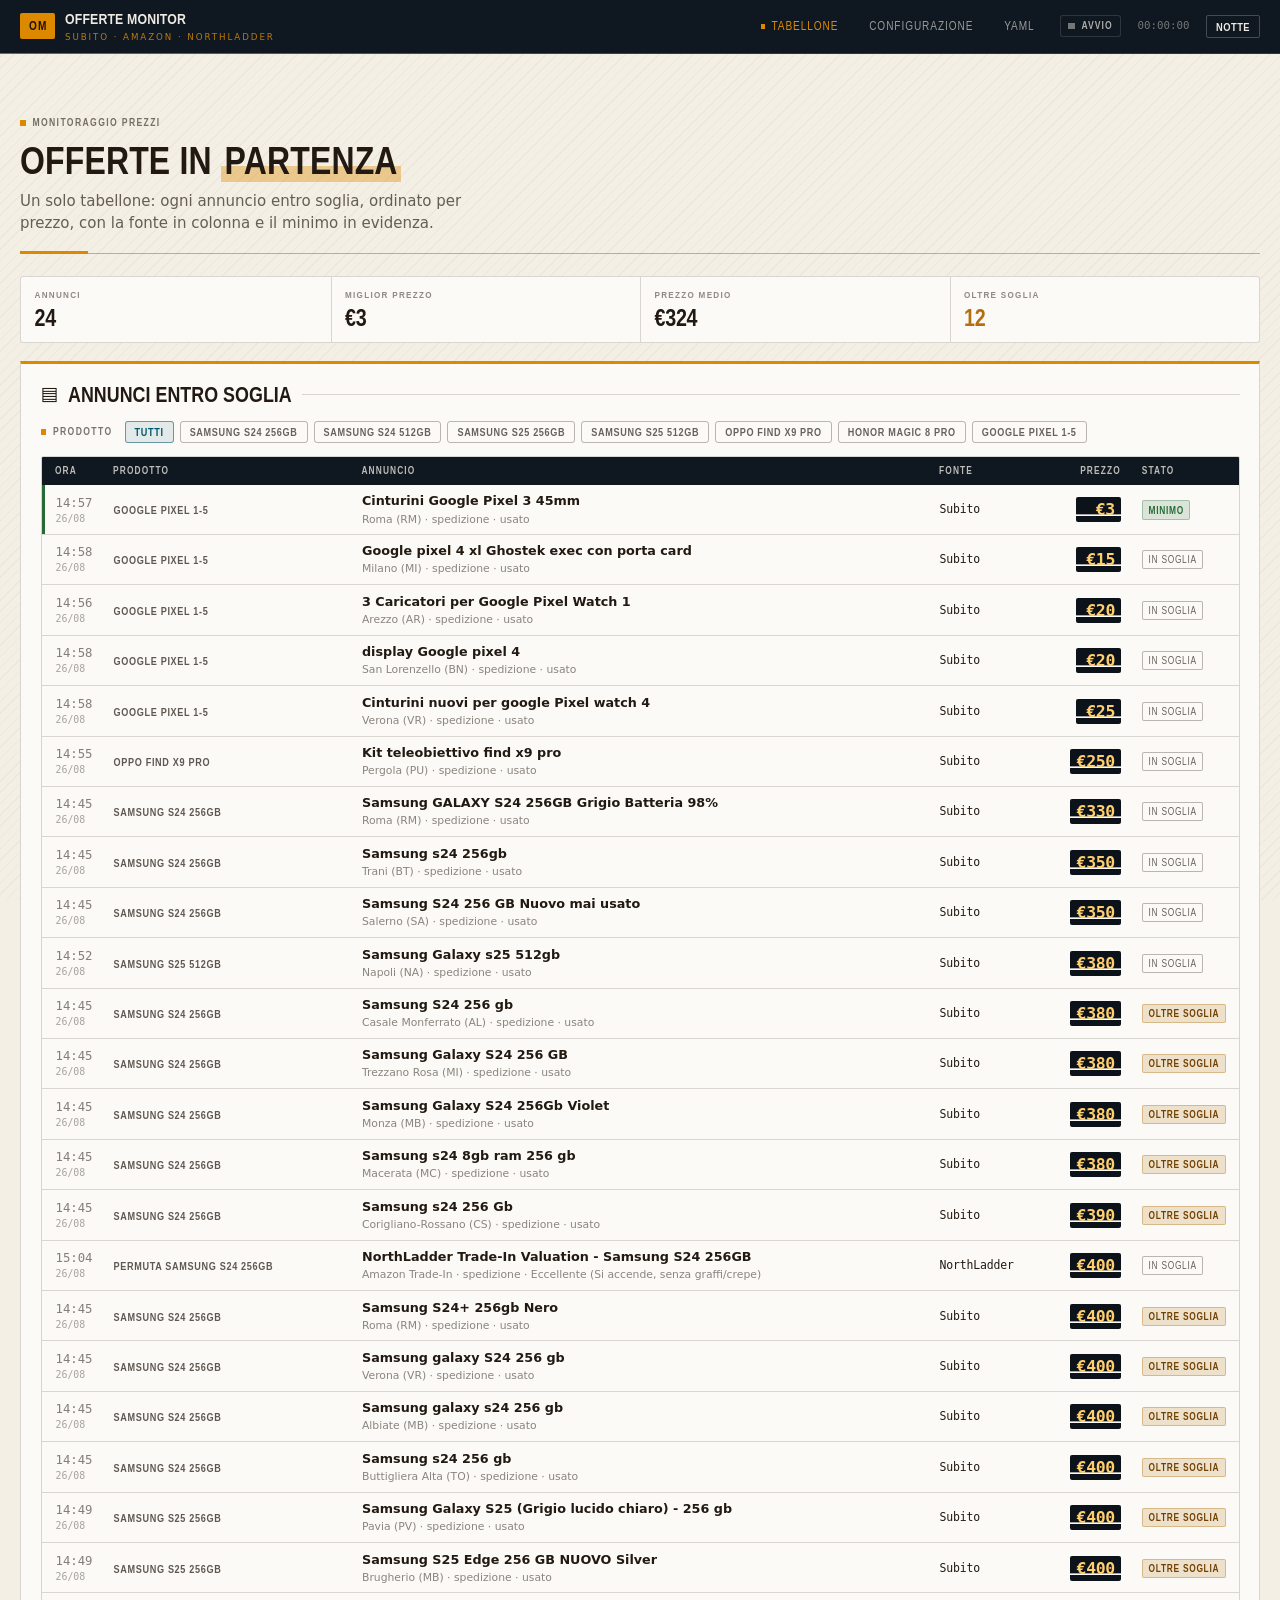
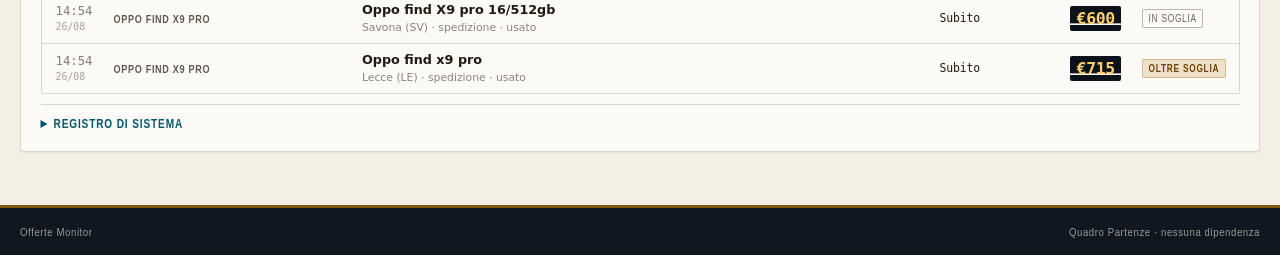
==== index.html @ 33bf4a19 "Dichiara quando la bozza locale nasconde i prodotti del repository renderProducts(draft || d.product" ====
<!DOCTYPE html>
<html lang="it" data-theme="light">
<head>
  <meta charset="UTF-8">
  <meta name="viewport" content="width=device-width, initial-scale=1.0">
  <meta name="color-scheme" content="light dark">
  <title>Offerte Monitor — tabellone prezzi Subito &amp; Amazon</title>

  <!-- Il tema si decide PRIMA che il CSS dipinga il primo pixel, altrimenti al
       ricaricamento la pagina lampeggia in chiaro. Resta inline e senza defer. -->
  <script>
    (function () {
      var saved = localStorage.getItem('theme');
      var dark = saved ? saved === 'dark'
                       : matchMedia('(prefers-color-scheme: dark)').matches;
      document.documentElement.dataset.theme = dark ? 'dark' : 'light';
    })();
  </script>

  <style>
/* ===========================================================================
   QUADRO PARTENZE — design system portatile
   ---------------------------------------------------------------------------
   Un solo file, nessuna dipendenza, nessun CDN, nessun webfont: si copia in un
   progetto e funziona anche offline. Framework-agnostico: sono classi CSS su
   HTML normale, quindi va uguale con HTML statico, Go/html/template, Jinja,
   PHP, Rails, Astro, React o qualunque altra cosa produca markup.

   DIREZIONE
   Il tabellone delle partenze. Fascia scura in testa e in coda, etichette in
   maiuscoletto spaziato, filetti sottili, cifre incolonnate su fondo nero.
   Da qui discende tutto: angoli quasi vivi da 3px invece di pastiglie, ambra
   come colore di segnale, un solo colore d'azione, e i numeri importanti
   composti come palette girate.

   LE CINQUE REGOLE (se se ne rompe una, il sistema smette di funzionare)
   1. Il colore d'azione (--s) sta SOLO dove si agisce. Se lo si usa anche per
      qualificare, smette di segnalare le azioni.
   2. L'ambra (--a) segnala e basta: non e' mai un fondo esteso, mai un testo
      lungo. E' il filo sotto la testatina, l'anello di fuoco, la piega.
   3. Niente angoli morbidi. Il riferimento e' un cartello, e i cartelli hanno
      spigoli. --radius resta a 3px.
   4. Maiuscoletto spaziato solo per etichette da tre parole. Un paragrafo in
      maiuscoletto non si legge.
   5. Il fondo non e' mai bianco puro ne' nero puro: e' avorio caldo o
      inchiostro blu-nero. Il contrasto lo fa il flap, non la pagina.

   COME SI PERSONALIZZA
   Si toccano solo i token nella sezione 1. Sono terne OKLCH (L C H) senza
   funzione attorno, apposta: cosi' si possono diluire con
   oklch(var(--a) / .12) senza dichiarare un secondo colore.
   Per cambiare marchio bastano --p (struttura) e --s (azione).
   Per cambiare densita' basta il font-size di html.
   =========================================================================== */

/* ---------------------------------------------------------------------------
   1. Token — tema diurno: avorio e inchiostro
   --------------------------------------------------------------------------- */

:root {
  --p:  42% 0.085 218;   /* struttura: collegamenti, stato attivo, testate    */
  --pc: 98% 0.008 90;    /* testo sopra --p                                   */
  --s:  51% 0.21  27;    /* AZIONE: qui si preme, e solo qui                  */
  --sc: 98% 0.008 90;
  --a:  70% 0.155 68;    /* ambra: segnala e basta                            */
  --ac: 20% 0.04  60;
  --b1: 98.6% 0.006 86;  /* schede                                            */
  --b2: 95.2% 0.015 84;  /* pagina                                            */
  --b3: 90%   0.02  82;
  --bc: 22%   0.018 62;  /* inchiostro caldo: il grigio non vira al blu       */
  --in: 48% 0.12 235;
  --su: 47% 0.11 148;
  --wa: 60% 0.13 66;
  --er: 50% 0.2  27;

  --primary: oklch(var(--p));
  --primary-content: oklch(var(--pc));
  --secondary: oklch(var(--s));
  --secondary-content: oklch(var(--sc));
  --accent: oklch(var(--a));
  --accent-content: oklch(var(--ac));
  --base-100: oklch(var(--b1));
  --base-200: oklch(var(--b2));
  --base-300: oklch(var(--b3));
  --base-content: oklch(var(--bc));
  --info: oklch(var(--in));
  --success: oklch(var(--su));
  --warning: oklch(var(--wa));
  --error: oklch(var(--er));

  /* Testata e pie' di pagina restano in inchiostro su ENTRAMBI i temi: sono
     la cornice del tabellone, e una cornice che cambia colore col tema non
     inquadra piu' niente. */
  --ink: oklch(20% 0.022 252);
  --ink-fg: 94% 0.012 86;              /* componenti, per poterlo diluire */
  --ink-line: oklch(100% 0 0 / .13);

  /* Il flap: fondo scuro e cifre ambra, come una paletta girata. Identico nei
     due temi — e' il pezzo che tiene insieme l'identita' quando si commuta. */
  --flap: oklch(18% 0.018 252);
  --flap-ink: oklch(88% 0.13 80);
  --flap-seam: oklch(0% 0 0 / .34);    /* leggera: vedi nota su .flap */
  --flap-glint: oklch(100% 0 0 / .07);

  /* Filetti derivati dal colore del testo: restano nitidi e si adattano da
     soli al tema scuro, dove un grigio fisso sparirebbe. */
  --line: oklch(var(--bc) / .16);
  --line-strong: oklch(var(--bc) / .3);

  --radius: 3px;
  --radius-lg: 4px;
  --shadow: 0 1px 0 oklch(var(--bc) / .06);
  --shadow-lg: 0 2px 4px oklch(var(--bc) / .1), 0 12px 28px oklch(var(--bc) / .12);

  /* L'anello di fuoco e' ambra: e' l'unico colore che non compete con nessuno
     stato semantico, quindi si vede sempre per quello che e'. --ring-gap va
     ridichiarato sulle fasce scure, o l'anello sparisce nel fondo. */
  --ring-gap: var(--base-100);
  --ring: 0 0 0 2px var(--ring-gap), 0 0 0 4px oklch(var(--a) / .85);

  /* TIPOGRAFIA SENZA DOWNLOAD.
     Il display e' un DIN, cioe' il carattere della segnaletica: Bahnschrift su
     Windows, DIN Alternate su macOS, poi i condensati liberi diffusi su Linux,
     infine i tagli ottici di Segoe UI Variable. Nessun salto di metrica grave.
     Se il progetto puo' scaricare un font, i sostituti giusti sono Oswald,
     Archivo Narrow, Barlow Condensed o D-DIN: si aggiungono in testa a
     --font-display e basta, il resto del foglio non cambia.
     Il corpo del testo resta un carattere da lettura: la segnaletica va bene
     per tre parole, non per un paragrafo. */
  --font: "Segoe UI Variable Text", "Segoe UI", system-ui, -apple-system, "Helvetica Neue", sans-serif;
  --font-display: "Bahnschrift SemiCondensed", "Bahnschrift", "DIN Alternate",
                  "Liberation Sans Narrow", "DejaVu Sans Condensed",
                  "Segoe UI Variable Display", "Segoe UI", system-ui, sans-serif;
  --font-mono: "Cascadia Mono", Consolas, ui-monospace, "SF Mono", "DejaVu Sans Mono", monospace;
}

/* ---------------------------------------------------------------------------
   2. Token — tema notturno: il tabellone acceso
   --------------------------------------------------------------------------- */

[data-theme="dark"] {
  --p:  70% 0.1  215;
  --pc: 16% 0.02 250;
  --s:  66% 0.19 27;
  --sc: 16% 0.02 250;
  --a:  79% 0.15 72;
  --ac: 16% 0.03 60;
  --b1: 19.5% 0.018 252;
  --b2: 14%   0.015 254;
  --b3: 27%   0.022 252;
  --bc: 92%   0.012 86;
  --in: 71% 0.11 235;
  --su: 71% 0.13 150;
  --wa: 80% 0.13 70;
  --er: 67% 0.17 27;

  --ink: oklch(10.5% 0.012 252);
  --ink-fg: 93% 0.012 86;
  --ink-line: oklch(100% 0 0 / .1);

  --flap: oklch(9% 0.01 252);
  --flap-ink: oklch(85% 0.14 80);

  --line: oklch(var(--bc) / .15);
  --line-strong: oklch(var(--bc) / .3);
  --shadow: 0 1px 0 oklch(0% 0 0 / .4);
  --shadow-lg: 0 2px 4px oklch(0% 0 0 / .5), 0 12px 28px oklch(0% 0 0 / .5);
}

/* ---------------------------------------------------------------------------
   3. Fondamenta
   --------------------------------------------------------------------------- */

*, *::before, *::after { box-sizing: border-box; }

/* La densita' si governa da qui: ogni misura del foglio e' in rem, quindi il
   corpo base scala l'intera interfaccia in un colpo solo. */
html {
  font-size: 15px;
  scroll-behavior: smooth;
  background: var(--base-200);
  scrollbar-color: var(--line-strong) transparent;
}

body {
  margin: 0;
  min-height: 100vh;
  display: flex;
  flex-direction: column;
  font-family: var(--font);
  background: transparent;
  color: var(--base-content);
  line-height: 1.5;
  -webkit-font-smoothing: antialiased;
  text-rendering: optimizeLegibility;
}

/* Trama diagonale finissima dietro tutto: e' quello che distingue un fondo da
   una superficie. Sta a z-index negativo, quindi passa sotto le schede e non
   sporca una sola riga di testo; il fondo pagina e' su <html> apposta, perche'
   uno sfondo su <body> la coprirebbe. */
body::before {
  content: "";
  position: fixed;
  inset: 0;
  z-index: -1;
  pointer-events: none;
  background-image:
    repeating-linear-gradient(135deg,
      oklch(var(--bc) / .035) 0 1px,
      transparent 1px 8px);
}

::selection { background: oklch(var(--a) / .35); }

a { color: var(--primary); text-underline-offset: .15em; }
a:hover { text-decoration-color: var(--accent); }

/* Crenatura ottica: piu' stretta sui corpi grandi, nulla sui piccoli. E' la
   regola tipografica che i fogli generici saltano, ed e' quella che distingue
   un titolo composto da un titolo scritto. */
h1, h2, h3, h4 {
  font-family: var(--font-display);
  line-height: 1.15;
  margin: 0 0 .4rem;
  font-weight: 600;
}
h1 { font-size: clamp(1.85rem, 3.4vw, 2.6rem); letter-spacing: -.005em; }
h2 { font-size: clamp(1.2rem, 1.9vw, 1.45rem); letter-spacing: .002em; }
h3 { font-size: 1.06rem; }
h4 { font-size: .95rem; }
p  { margin: 0 0 .6rem; }

.container { width: min(1240px, 100% - 2.5rem); margin-inline: auto; }
main { flex: 1; padding: 1.5rem 0 3.5rem; }
.stack > * + * { margin-top: 1.2rem; }
.muted  { color: oklch(var(--bc) / .62); }
.small  { font-size: .8rem; }
.mono   { font-family: var(--font-mono); font-size: .9em; letter-spacing: -.015em; }
.center { text-align: center; }

/* Cifre a larghezza fissa ovunque si confrontino numeri in colonna: 9,90 e
   11,00 devono allinearsi sulla virgola. Non e' una sfumatura estetica. */
.price, .kv .v, .estimate, table, .flap, .badge, .picker-meta {
  font-variant-numeric: tabular-nums;
}

/* ---------------------------------------------------------------------------
   4. Barra di avanzamento
   ---------------------------------------------------------------------------
   Gli indicatori locali stanno accanto al pulsante premuto, che dopo uno
   scroll puo' essere fuori dalla vista: questa barra dice "sta lavorando" da
   qualunque punto della pagina. Si accende aggiungendo .net-busy su <body>. */

.net-bar {
  position: fixed; top: 0; left: 0; right: 0;
  height: 2px; z-index: 100;
  opacity: 0; transition: opacity .18s;
  pointer-events: none;
  overflow: hidden;
}
.net-busy .net-bar { opacity: 1; }
.net-bar::before {
  content: ""; display: block;
  height: 100%; width: 28%;
  background: linear-gradient(90deg, transparent, var(--accent) 60%, var(--secondary));
  animation: net-slide 1.05s cubic-bezier(.4, 0, .6, 1) infinite;
}
@keyframes net-slide {
  from { transform: translateX(-100%); }
  to   { transform: translateX(460%); }
}

/* ---------------------------------------------------------------------------
   5. Testata: la fascia del tabellone
   --------------------------------------------------------------------------- */

.site-header {
  position: sticky;
  top: 0;
  z-index: 40;
  background: var(--ink);
  color: oklch(var(--ink-fg));
  border-bottom: 1px solid var(--ink-line);
  --ring-gap: var(--ink);
}
/* Filetto ambra in basso: unico segno di colore della fascia, dice dove
   finisce la cornice e comincia la pagina. */
.site-header::after {
  content: "";
  position: absolute; left: 0; right: 0; bottom: -1px;
  height: 1px;
  background: linear-gradient(90deg, var(--accent), transparent 62%);
  opacity: .55;
}
/* L'header sticky coprirebbe il titolo raggiunto via ancora. */
.card[id], [id].anchor-target { scroll-margin-top: 4.8rem; }

.site-header .container {
  display: flex;
  align-items: center;
  gap: 1.1rem;
  min-height: 3.5rem;
  flex-wrap: wrap;
}

.brand { display: flex; align-items: center; gap: .65rem; text-decoration: none; color: inherit; margin-right: auto; }
/* Il marchio e' una targa, non un bottone: rettangolo pieno e lettere
   condensate e spaziate, come su un cartello di scalo. */
.brand-mark {
  width: 2.35rem; height: 1.75rem;
  display: grid; place-items: center;
  border-radius: 2px;
  background: var(--accent);
  color: var(--accent-content);
  font-family: var(--font-display);
  font-weight: 700; font-size: .82rem; letter-spacing: .1em;
  text-indent: .1em;  /* compensa la spaziatura sull'ultima lettera */
}
.brand-text strong {
  display: block;
  font-family: var(--font-display);
  font-size: 1rem; font-weight: 600; letter-spacing: .01em;
  text-transform: uppercase;
}
.brand-text span {
  display: block;
  font-size: .58rem; text-transform: uppercase; letter-spacing: .22em;
  color: oklch(var(--a) / .85);
}

/* Le voci sono righe di tabellone: maiuscoletto spaziato, nessuna pastiglia.
   L'attiva si accende in ambra col quadratino, come la riga in partenza. */
.nav { display: flex; gap: .15rem; flex-wrap: wrap; }
.nav a {
  display: flex; align-items: center; gap: .4rem;
  padding: .4rem .6rem;
  border-radius: 2px;
  text-decoration: none;
  color: oklch(var(--ink-fg) / .62);
  font-family: var(--font-display);
  font-weight: 500;
  font-size: .82rem;
  text-transform: uppercase;
  letter-spacing: .075em;
  white-space: nowrap;
  transition: color .16s, background .16s;
}
.nav a::before {
  content: "";
  width: .3rem; height: .3rem;
  background: currentColor;
  opacity: 0;
  transition: opacity .16s;
}
.nav a:hover { color: oklch(var(--ink-fg)); background: oklch(100% 0 0 / .05); }
.nav a[aria-current="page"] { color: oklch(var(--a)); }
.nav a[aria-current="page"]::before { opacity: 1; }

.site-header .btn-ghost {
  border-color: oklch(100% 0 0 / .22);
  color: oklch(var(--ink-fg));
}
.site-header .btn-ghost:hover { background: oklch(100% 0 0 / .08); }

/* ---------------------------------------------------------------------------
   6. Testatina di pagina
   ---------------------------------------------------------------------------
   Occhiello, titolo grande in condensato, filetto a tutta larghezza: dice dove
   si e' prima di dire cosa si fa. */

.hero {
  padding: 1.4rem 0 1.2rem;
  border-bottom: 1px solid var(--line-strong);
  margin-bottom: 1.5rem;
  position: relative;
}
/* Il tratto ambra torna identico su ogni pagina: e' quello che le fa
   riconoscere come parti dello stesso strumento. */
.hero::after {
  content: "";
  position: absolute; left: 0; bottom: -1px;
  width: 4.5rem; height: 3px;
  background: var(--accent);
}
.hero h1 {
  margin-bottom: .45rem;
  max-width: 22ch;
  text-transform: uppercase;
  letter-spacing: .004em;
}
/* La parola che l'autore vuole far risaltare: evidenziata in ambra bassa, non
   colorata. Un titolo con dentro una parola di un altro colore si legge come
   un collegamento. */
.hero h1 em {
  font-style: normal;
  background: linear-gradient(oklch(var(--a) / .38), oklch(var(--a) / .38)) bottom / 100% .42em no-repeat;
  padding: 0 .1em;
}
.hero p { font-size: 1rem; color: oklch(var(--bc) / .68); margin: 0; max-width: 52ch; }
.hero .eyebrow { margin-bottom: .5rem; }

/* Entrata di pagina: occhiello, titolo e sommario arrivano sfalsati di pochi
   centesimi. Un solo movimento all'apertura vale piu' di dieci micro-effetti
   sparsi, e questo e' il momento in cui la pagina si presenta. */
.hero .eyebrow, .hero h1, .hero p { animation: board-in .42s cubic-bezier(.2, .7, .3, 1) both; }
.hero h1 { animation-delay: .05s; }
.hero p  { animation-delay: .1s; }
@keyframes board-in {
  from { opacity: 0; transform: translateY(.5rem); }
  to   { opacity: 1; transform: none; }
}

/* ---------------------------------------------------------------------------
   7. Superfici
   --------------------------------------------------------------------------- */

.card {
  background: var(--base-100);
  border: 1px solid var(--line);
  border-radius: var(--radius-lg);
  box-shadow: var(--shadow);
  padding: 1.2rem 1.3rem;
}
.card.flush { padding: 0; overflow: hidden; }
/* La scheda dove si lavora porta la barra ambra in testa: si deve vedere da
   lontano qual e'. Una sola per schermata, o non significa piu' niente. */
.card-accent {
  border-top: 3px solid var(--accent);
  border-radius: 0 0 var(--radius-lg) var(--radius-lg);
}
.panel {
  background: var(--base-200);
  border: 1px solid var(--line);
  border-radius: var(--radius);
  padding: .95rem 1.05rem;
}

/* La carta d'imbarco: per il pezzo che esce dallo strumento e finisce in mano
   a qualcuno (riepilogo, ricevuta, biglietto). Gli intagli sono disegnati nel
   fondo, quindi i bordi verticali vanno tolti — un filetto che attraversa
   l'intaglio fa sembrare la scheda semplicemente rotta. */
.ticket {
  border-left: 0; border-right: 0;
  border-top: 3px solid var(--accent);
  border-bottom: 1px solid var(--line);
  border-radius: 0;
  background:
    radial-gradient(circle at left center,
      transparent 0 .5rem, var(--base-100) .5rem) left  / 50.5% 100% no-repeat,
    radial-gradient(circle at right center,
      transparent 0 .5rem, var(--base-100) .5rem) right / 50.5% 100% no-repeat;
}

.grid { display: grid; gap: .85rem; }
.grid.cols-2 { grid-template-columns: repeat(auto-fit, minmax(300px, 1fr)); }
.grid.cols-3 { grid-template-columns: repeat(auto-fit, minmax(225px, 1fr)); }
.split { display: grid; gap: 1.4rem; grid-template-columns: minmax(0, 1fr); }
/* 7/5 invece di 1/1: la colonna dove si lavora comanda, l'altra fa da spalla.
   Due colonne uguali non dicono quale si compila per prima. */
@media (min-width: 900px) { .split { grid-template-columns: minmax(0, 7fr) minmax(0, 5fr); } }

/* Titolo di sezione come riga di tabellone: dopo il titolo e i suoi badge un
   filetto tira fino al bordo destro. E' quello che trasforma un'intestazione
   in una riga d'orario. */
.section-title {
  display: flex; align-items: center; gap: .65rem;
  margin-bottom: .95rem;
  flex-wrap: wrap;
}
.section-title h2 { margin: 0; text-transform: uppercase; }
/* Il simbolo che apre la sezione sta per conto suo, alla dimensione a cui si
   legge: un glifo dentro un badge e' solo un rettangolo colorato. */
.section-icon { font-size: 1.25rem; line-height: 1; }
.section-title::after {
  content: "";
  flex: 1 1 2rem;
  height: 1px;
  background: var(--line);
  min-width: 1.5rem;
}

hr.divider {
  border: 0;
  border-top: 1px dashed var(--line-strong);
  margin: 1.3rem 0;
}

/* ---------------------------------------------------------------------------
   8. Controlli
   --------------------------------------------------------------------------- */

.btn {
  display: inline-flex; align-items: center; justify-content: center; gap: .45rem;
  padding: .46rem .95rem;
  border-radius: 2px;
  border: 1px solid transparent;
  background: oklch(var(--bc) / .08);
  color: var(--base-content);
  font-family: var(--font-display);
  font-weight: 600; font-size: .84rem;
  letter-spacing: .045em;
  text-transform: uppercase;
  cursor: pointer;
  text-decoration: none;
  transition: filter .16s, box-shadow .16s, background .16s, transform .1s;
}
.btn:hover { filter: brightness(1.06); }
/* Un affondamento di un pixel alla pressione: e' la sola conferma tattile che
   un'interfaccia server-rendered puo' dare prima che risponda la rete. */
.btn:active { transform: translateY(1px); }
.btn:focus-visible { outline: none; box-shadow: var(--ring); }
.btn[disabled] { opacity: .45; cursor: not-allowed; }
.btn-primary   { background: var(--primary); color: var(--primary-content); }
.btn-secondary { background: var(--secondary); color: var(--secondary-content); }
.btn-ghost     { background: transparent; border-color: var(--line-strong); }
.btn-ghost:hover { background: oklch(var(--bc) / .06); filter: none; }
.btn-sm    { padding: .26rem .6rem; font-size: .76rem; letter-spacing: .04em; }
.btn-lg    { padding: .68rem 1.5rem; font-size: .95rem; }
.btn-block { width: 100%; }
.btn-icon  { padding: 0; width: 2rem; height: 2rem; letter-spacing: 0; }

label.field { display: block; margin-bottom: .7rem; }
/* Etichetta in maiuscoletto, condivisa fra campi del form e intestazioni di
   pannello. L'involucro del campo di ricerca e' escluso: e' un contenitore,
   non un'etichetta, e il maiuscoletto si eredita fin dentro l'input. */
label.field > span:not(.picker-search), .eyebrow {
  display: block;
  font-family: var(--font-display);
  font-size: .7rem; font-weight: 600;
  text-transform: uppercase; letter-spacing: .13em;
  color: oklch(var(--bc) / .55);
  margin-bottom: .3rem;
}
/* Solo l'occhiello porta il quadratino: sui campi sarebbe un segno ripetuto
   dieci volte in una schermata, e un segno ripetuto non segnala piu' nulla. */
.eyebrow {
  display: flex; align-items: center; gap: .45rem;
  color: oklch(var(--bc) / .6);
}
.eyebrow::before {
  content: "";
  width: .38rem; height: .38rem;
  background: var(--accent);
  flex-shrink: 0;
}
.eyebrow-primary { color: var(--primary); }
.eyebrow-primary::before { background: var(--primary); }

input[type="text"], input[type="search"], input[type="password"], input[type="email"],
input[type="tel"], input[type="url"], input[type="date"], input[type="number"],
select, textarea {
  width: 100%;
  padding: .46rem .65rem;
  border-radius: 2px;
  border: 1px solid var(--line-strong);
  background: var(--base-100);
  color: var(--base-content);
  font: inherit; font-size: .9rem;
  transition: border-color .16s, box-shadow .16s;
}
input:focus, select:focus, textarea:focus {
  outline: none;
  border-color: oklch(var(--a) / .8);
  box-shadow: var(--ring);
}
textarea { resize: vertical; min-height: 4.4rem; }
select { cursor: pointer; }
input[type="number"] { font-variant-numeric: tabular-nums; }
::placeholder { color: oklch(var(--bc) / .42); }

.inline-form { display: flex; gap: .55rem; flex-wrap: wrap; align-items: flex-end; }
.inline-form > * { flex: 1 1 12rem; }
.inline-form > .btn { flex: 0 0 auto; }

.checkline { display: flex; align-items: flex-start; gap: .55rem; padding: .3rem 0; cursor: pointer; }
.checkline input { margin-top: .2rem; width: .95rem; height: .95rem; accent-color: var(--accent); cursor: pointer; }

/* ---------------------------------------------------------------------------
   9. Selettore ricercabile
   ---------------------------------------------------------------------------
   Sostituisce una <select> lunga. Una tendina da sessanta voci si naviga solo
   a memoria: non si cerca, e non c'e' spazio per un secondo dato accanto al
   nome. Qui il campo filtra, l'elenco resta aperto e il dato sta in colonna a
   destra. Le righe sono <button>: navigabili da tastiera, e se sono
   type="submit" dentro un form funzionano anche senza JavaScript. */

.picker { display: grid; gap: .45rem; }
.picker-search { position: relative; display: block; }
.picker-icon {
  position: absolute; left: .6rem; top: 50%; transform: translateY(-50%);
  font-size: 1rem; line-height: 1;
  color: oklch(var(--bc) / .45);
  pointer-events: none;
}
.picker-search input { padding-left: 1.9rem; }
/* La crocetta nativa di WebKit non e' stilizzabile e si appoggia sul bordo. */
.picker-search input::-webkit-search-cancel-button { -webkit-appearance: none; appearance: none; }

.picker-list {
  display: grid; gap: 1px;
  max-height: 15.5rem; overflow-y: auto;
  border: 1px solid var(--line-strong); border-radius: 2px;
  background: var(--line);
  overscroll-behavior: contain;  /* arrivati in fondo non trascina la pagina */
}
.picker-list::-webkit-scrollbar { width: 9px; }
.picker-list::-webkit-scrollbar-thumb { background: var(--line-strong); }

.picker-row {
  display: flex; align-items: center; justify-content: space-between; gap: .6rem;
  width: 100%; text-align: left;
  padding: .4rem .6rem .4rem .55rem;
  border: 0; border-left: 3px solid transparent;
  background: var(--base-100);
  color: inherit; font: inherit; font-size: .86rem;
  cursor: pointer;
  transition: background .12s, border-color .12s;
}
.picker-row:hover:not([disabled]) { background: oklch(var(--a) / .09); border-left-color: oklch(var(--a) / .45); }
/* z-index perche' l'anello di fuoco, altrimenti, lo copre la riga seguente. */
.picker-row:focus-visible { outline: none; box-shadow: var(--ring); position: relative; z-index: 1; }
.picker-row[disabled] { cursor: default; opacity: .5; }
.picker-row.current {
  border-left-color: var(--accent);
  background: oklch(var(--a) / .12);
  font-weight: 600;
}
.picker-main {
  display: flex; align-items: center; gap: .4rem;
  min-width: 0;
  overflow: hidden; text-overflow: ellipsis; white-space: nowrap;
}
.picker-meta {
  display: flex; align-items: center; gap: .45rem;
  flex-shrink: 0;
  font-size: .78rem; color: oklch(var(--bc) / .6);
}
.picker-note {
  margin: 0;
  font-family: var(--font-display);
  font-size: .74rem; letter-spacing: .04em;
  color: oklch(var(--bc) / .55);
}
.picker-empty { font-weight: 600; color: oklch(var(--bc) / .78); }

/* ---------------------------------------------------------------------------
   10. Badge e chip
   ---------------------------------------------------------------------------
   Etichette da cartello: rettangolari, in maiuscoletto spaziato. Il badge
   qualifica; il chip e' una cosa che sta in un elenco e si puo' togliere. */

.badge {
  display: inline-flex; align-items: center; gap: .3rem;
  padding: .14rem .42rem;
  border-radius: 2px;
  font-family: var(--font-display);
  font-size: .68rem; font-weight: 600;
  text-transform: uppercase; letter-spacing: .07em;
  background: oklch(var(--bc) / .08);
  color: oklch(var(--bc) / .78);
  white-space: nowrap;
}
.badge-primary { background: var(--primary); color: var(--primary-content); }
/* Pieno nel colore d'azione: si usa per «da fare», non per qualificare. */
.badge-secondary { background: var(--secondary); color: var(--secondary-content); }
.badge-success { background: oklch(var(--su) / .15); color: var(--success); box-shadow: inset 0 0 0 1px oklch(var(--su) / .3); }
.badge-warning { background: oklch(var(--wa) / .18); color: oklch(var(--wa)); box-shadow: inset 0 0 0 1px oklch(var(--wa) / .35); }
.badge-error   { background: oklch(var(--er) / .14); color: var(--error); box-shadow: inset 0 0 0 1px oklch(var(--er) / .3); }
.badge-info    { background: oklch(var(--in) / .13); color: var(--info); box-shadow: inset 0 0 0 1px oklch(var(--in) / .28); }
.badge-ghost   { background: transparent; color: oklch(var(--bc) / .68); box-shadow: inset 0 0 0 1px var(--line-strong); font-weight: 500; }
/* Il tema chiaro ha bisogno di un giallo piu' scuro del riempimento, o il
   testo ambra su fondo ambra scende sotto la soglia di contrasto. */
:root .badge-warning { color: oklch(42% .1 66); }
[data-theme="dark"] .badge-warning { color: oklch(var(--wa)); }

.chips { display: flex; flex-wrap: wrap; gap: .35rem; align-items: center; }
.chip {
  display: inline-flex; align-items: center; gap: .4rem;
  padding: .22rem .3rem .22rem .5rem;
  border-radius: 2px;
  background: var(--base-100);
  border: 1px solid var(--line-strong);
  font-weight: 500; font-size: .82rem;
}
.chip button {
  border: 0; background: transparent; color: oklch(var(--bc) / .45);
  width: 1.2rem; height: 1.2rem; border-radius: 2px;
  cursor: pointer; font-size: .85rem; line-height: 1;
  display: grid; place-items: center;
  transition: background .16s, color .16s;
}
.chip button:hover { background: oklch(var(--er) / .14); color: var(--error); }
.chip button:focus-visible { outline: none; box-shadow: var(--ring); }

/* ---------------------------------------------------------------------------
   11. Avvisi
   ---------------------------------------------------------------------------
   Barra piena a sinistra invece di un filetto: sono i messaggi che cambiano
   quello che si sta per fare, e devono trovarsi con la coda dell'occhio.

   Due forme convivono: «icona + testo», due <span> affiancati, e «titolo +
   spiegazione», uno <strong> seguito da testo sciolto e da <code> o <p>. La
   seconda non puo' stare in un contenitore flex — i frammenti di testo nudo
   diventano elementi flex anonimi e la frase si spezza in colonne — quindi il
   default e' block e il flex si accende solo quando c'e' un'icona da
   allineare. Non riportare .alert a display:flex fisso. */

.alert {
  display: block;
  padding: .7rem .9rem;
  border-radius: 2px;
  border-left: 4px solid var(--info);
  background: oklch(var(--in) / .08);
  font-size: .9rem;
}
.alert:has(> span:first-child) {
  display: flex; gap: .65rem; align-items: flex-start;
}
.alert-info    { border-color: var(--info);    background: oklch(var(--in) / .08); }
.alert-success { border-color: var(--success); background: oklch(var(--su) / .09); }
.alert-warning { border-color: var(--warning); background: oklch(var(--wa) / .12); }
.alert-error   { border-color: var(--error);   background: oklch(var(--er) / .09); }
.alert strong { display: block; font-family: var(--font-display); letter-spacing: .01em; }

/* ---------------------------------------------------------------------------
   12. Tessera: la scheda di contenuto
   ---------------------------------------------------------------------------
   E' l'unita' che si ripete in griglia: prodotto, piano, risultato, record. */

.tile {
  position: relative;
  background: var(--base-100);
  border: 1px solid var(--line);
  border-radius: var(--radius-lg);
  padding: 1rem 1.1rem;
  transition: box-shadow .18s, border-color .18s;
}
.tile:hover { border-color: var(--line-strong); box-shadow: var(--shadow); }
/* Il rilievo passa da una barra laterale interna, non da un bordo piu' spesso:
   il bordo doppio sposta di un pixel tutto il contenuto. */
.tile.highlight {
  border-color: oklch(var(--a) / .5);
  box-shadow: inset 4px 0 0 var(--accent);
}
.tile.highlight:hover { box-shadow: inset 4px 0 0 var(--accent), var(--shadow); }
.tile.active {
  border-color: oklch(var(--su) / .45);
  background: oklch(var(--su) / .04);
}

.tile-head { display: flex; justify-content: space-between; gap: .9rem; align-items: flex-start; flex-wrap: wrap; }
.tile-title {
  font-family: var(--font-display);
  font-size: 1.12rem; font-weight: 600;
  letter-spacing: .01em;
  text-transform: uppercase;
  margin: 0;
}
.tile-desc { color: oklch(var(--bc) / .72); font-size: .88rem; margin: .55rem 0 .75rem; }
.price { text-align: right; white-space: nowrap; }

/* IL FLAP — l'elemento firma del sistema.
   Il dato che si sta cercando (prezzo, punteggio, orario, stato) composto come
   una paletta girata di tabellone: fondo scuro, cifre ambra in monospaziato,
   la piega orizzontale. E' l'unica cosa nera in una pagina chiara, quindi e'
   anche la lettura piu' rapida possibile. Usarlo per UN dato per scheda: due
   flap accanto competono e non si legge piu' nessuno dei due.

   La cucitura sta appena sotto la linea di base, non a meta' altezza: sul
   tabellone vero la piega taglia le cifre, ma li' le palette sono alte dieci
   centimetri. A 1.1rem una riga in mezzo alla parola si legge come testo
   sbarrato — e sbarrare «Incluso» dice il contrario di quello che c'e'
   scritto. L'offset e' in em, cosi' segue il corpo del carattere. Sotto la
   cucitura il filo di luce: e' il bordo della paletta inferiore che prende
   luce, ed e' quello che la fa leggere come una piega e non come un errore. */
.flap {
  display: inline-block;
  font-family: var(--font-mono);
  font-size: 1.1rem; font-weight: 600;
  letter-spacing: -.02em;
  line-height: 1.28;
  padding: .12rem .42rem;
  border-radius: 2px;
  color: var(--flap-ink);
  background:
    linear-gradient(to bottom,
      var(--flap)       0                        calc(50% + .36em - 1px),
      var(--flap-seam)  calc(50% + .36em - 1px)  calc(50% + .36em),
      var(--flap-glint) calc(50% + .36em)        calc(50% + .36em + 1px),
      var(--flap)       calc(50% + .36em + 1px)  100%);
}
.flap-lg { font-size: 1.6rem; padding: .18rem .55rem; }
/* L'unita' di misura accanto al flap: piccola, in maiuscoletto, mai in ambra.
   Il colore del flap deve restare uno solo. */
.unit {
  display: inline-block;
  margin-left: .25rem;
  font-family: var(--font-display);
  font-size: .68rem; text-transform: uppercase; letter-spacing: .1em;
  color: oklch(var(--bc) / .55);
}
/* Il dato derivato sta sotto il dato di listino: e' spesso quello che decide,
   ma non deve rubare la scena al numero ufficiale. */
.estimate { display: block; margin-top: .4rem; font-size: .86rem; color: oklch(var(--bc) / .8); }
.estimate strong { color: var(--base-content); font-weight: 700; }
.estimate-detail { display: block; font-size: .7rem; color: oklch(var(--bc) / .55); }

/* Elenco chiave/valore: righe unite da filetti invece di riquadri staccati.
   E' una tabella di quantita', e come tale si legge in colonna. */
.kv {
  display: grid; gap: 1px; margin: 0; padding: 0; list-style: none;
  border: 1px solid var(--line); border-radius: 2px; overflow: hidden;
  background: var(--line);
}
.kv li {
  display: flex; justify-content: space-between; gap: 1rem;
  padding: .32rem .6rem;
  background: var(--base-100);
  font-size: .84rem;
}
.kv .k {
  font-family: var(--font-display);
  font-weight: 500;
  font-size: .8rem;
  text-transform: uppercase; letter-spacing: .06em;
  color: oklch(var(--bc) / .58);
}
.kv .v { text-align: right; font-weight: 600; }

/* Caselle disegnate, non scritte: il glifo di spunta cambia forma e peso da un
   sistema all'altro, un quadrato di CSS no. */
.checklist { list-style: none; margin: .55rem 0 0; padding: 0; display: grid; gap: .3rem; }
.checklist li {
  display: flex; align-items: center; gap: .6rem; flex-wrap: wrap;
  padding: .45rem .75rem;
  background: var(--base-200);
  border: 1px solid var(--line);
  border-radius: 2px;
  font-size: .88rem;
}
.checklist li::before {
  content: "";
  width: .85rem; height: .85rem;
  flex-shrink: 0;
  border: 1.5px solid oklch(var(--bc) / .35);
  border-radius: 1px;
}

/* La nota che spiega perche': filetto ambra, non rosso. Se il filetto della
   spiegazione fosse del colore d'azione, apparirebbe su ogni scheda e il
   colore smetterebbe di indicare dove si preme. */
.note {
  margin-top: .65rem;
  padding: .55rem .8rem;
  border-left: 3px solid oklch(var(--a) / .55);
  background: oklch(var(--a) / .07);
  border-radius: 0 2px 2px 0;
  font-size: .85rem;
}
.note strong {
  font-family: var(--font-display);
  text-transform: uppercase; letter-spacing: .05em; font-size: .78rem;
  color: oklch(var(--bc) / .8);
  margin-right: .2rem;
}

/* Il gruppo tratteggiato: piu' tessere che valgono solo insieme. Il tratteggio
   dice che i pezzi si tengono ma restano distinti. */
.combo {
  border: 1px dashed oklch(var(--a) / .55);
  border-radius: var(--radius-lg);
  padding: 1rem 1.1rem;
  background: oklch(var(--a) / .05);
}
.combo h3 { text-transform: uppercase; letter-spacing: .04em; }
.combo-items { display: grid; gap: .75rem; margin-top: .75rem; }

/* ---------------------------------------------------------------------------
   13. Tabelle e blocchi richiudibili
   --------------------------------------------------------------------------- */

details { border-top: 1px solid var(--line); padding-top: .65rem; margin-top: .65rem; }
summary {
  cursor: pointer;
  font-family: var(--font-display);
  font-weight: 600; font-size: .82rem;
  text-transform: uppercase; letter-spacing: .07em;
  color: var(--primary);
  list-style-position: inside;
}
summary:hover { color: var(--base-content); }
summary:focus-visible { outline: none; box-shadow: var(--ring); border-radius: 2px; }

.table-wrap { overflow-x: auto; border: 1px solid var(--line); border-radius: 2px; }
table { width: 100%; border-collapse: collapse; font-size: .85rem; background: var(--base-100); }
th, td { padding: .42rem .7rem; text-align: left; border-bottom: 1px solid var(--line); vertical-align: top; }
/* L'intestazione e' la riga fissa del tabellone: inchiostro pieno, lettere
   chiare e spaziate. Resta leggibile mentre la tabella scorre sotto.
   ATTENZIONE: --ink-fg e' una TERNA, non un colore. Va sempre avvolto in
   oklch(), anche quando non lo si diluisce, o la dichiarazione e' invalida e
   il testo ricade sul colore ereditato — cioe' scuro su scuro. */
th {
  background: var(--ink);
  color: oklch(var(--ink-fg) / .78);
  font-family: var(--font-display);
  font-size: .68rem; font-weight: 600;
  text-transform: uppercase; letter-spacing: .11em;
  position: sticky; top: 0; z-index: 1;
  border-bottom: 0;
  white-space: nowrap;
}
tbody tr:last-child td { border-bottom: 0; }
/* Evidenziazione neutra, non colorata: un fondo colorato su una riga la fa
   sembrare selezionata o cliccabile, e nessuna delle due cose e' vera. */
tbody tr:hover { background: oklch(var(--bc) / .04); }

/* ---------------------------------------------------------------------------
   14. Attesa e movimento
   --------------------------------------------------------------------------- */

/* Indicatori compatibili con htmx; se non si usa htmx, .is-loading fa lo
   stesso lavoro con una classe qualunque messa da JS. */
.htmx-indicator { opacity: 0; transition: opacity .18s; }
.htmx-request .htmx-indicator, .htmx-request.htmx-indicator,
.is-loading .htmx-indicator { opacity: 1; }
.spinner {
  display: inline-block; width: 1rem; height: 1rem;
  border: 2px solid oklch(var(--bc) / .2);
  border-top-color: var(--accent);
  border-radius: 50%;
  animation: spin .7s linear infinite;
}
@keyframes spin { to { transform: rotate(360deg); } }

.fade-in { animation: board-in .24s ease-out both; }

/* Le tessere entrano ruotando dall'alto, una dopo l'altra: e' il gesto del
   tabellone che si aggiorna, ed e' anche il modo per far leggere l'ordine, che
   spesso e' l'informazione principale. Si ferma alla sesta perche' oltre
   diventa attesa invece di ritmo. */
.fade-in .tile { animation: flap-in .34s cubic-bezier(.2, .75, .3, 1) both; transform-origin: top center; }
@keyframes flap-in {
  from { opacity: 0; transform: perspective(700px) rotateX(-32deg); }
  to   { opacity: 1; transform: perspective(700px) rotateX(0); }
}
.fade-in .grid > .tile:nth-child(1) { animation-delay: .04s }
.fade-in .grid > .tile:nth-child(2) { animation-delay: .09s }
.fade-in .grid > .tile:nth-child(3) { animation-delay: .14s }
.fade-in .grid > .tile:nth-child(4) { animation-delay: .19s }
.fade-in .grid > .tile:nth-child(5) { animation-delay: .24s }
.fade-in .grid > .tile:nth-child(n+6) { animation-delay: .28s }

/* Chi ha chiesto meno animazioni al sistema operativo non deve vederne. */
@media (prefers-reduced-motion: reduce) {
  *, *::before, *::after {
    animation-duration: .01ms !important;
    animation-iteration-count: 1 !important;
    transition-duration: .01ms !important;
    scroll-behavior: auto !important;
  }
  .btn:active { transform: none; }
}

/* ---------------------------------------------------------------------------
   15. Pie' di pagina: l'altra sponda della cornice
   --------------------------------------------------------------------------- */

.site-footer {
  background: var(--ink);
  color: oklch(var(--ink-fg) / .62);
  border-top: 3px solid oklch(var(--a) / .55);
  padding: 1rem 0;
  font-family: var(--font-display);
  font-size: .78rem;
  letter-spacing: .05em;
}
.site-footer .container { display: flex; justify-content: space-between; gap: 1rem; flex-wrap: wrap; }

/* ---------------------------------------------------------------------------
   16. Stampa
   ---------------------------------------------------------------------------
   La stampa e' un formato di consegna, non un ripiego. Sul foglio il tabellone
   non serve: inchiostro pieno e fondi ambra sprecano toner e abbassano il
   contrasto, quindi il flap torna a essere un numero e basta.
   Mettere .no-print su tutto cio' che serve a comporre la richiesta — form,
   filtri, pulsanti — e non a leggere il risultato. */

@media print {
  @page { size: A4; margin: 14mm 12mm; }

  html { font-size: 10.5pt; background: #fff; }
  body::before { display: none; }

  .site-header, .site-footer, .net-bar, .no-print,
  .hero, details > summary, .picker { display: none !important; }

  body { background: #fff; color: #000; }
  .container { width: 100%; }
  main { padding: 0; }

  /* Su carta il rilievo lo fa il filetto. */
  .card, .tile, .panel, .combo, .table-wrap, .checklist li, .ticket {
    box-shadow: none !important;
    background: #fff !important;
    border-color: #999 !important;
    break-inside: avoid;
  }
  .card, .tile { border-radius: 0; }
  .card-accent, .ticket { border-top: 2pt solid #000; }
  .ticket { border-left: 0; border-right: 0; }
  .alert { border-left-width: 2pt; background: #fff !important; break-inside: avoid; }
  h1, h2, h3 { break-after: avoid; }
  .kv, .kv li { background: #fff !important; }
  .note { background: #fff !important; border-left-color: #999; }

  .flap { background: #fff !important; color: #000 !important; padding: 0; font-size: 1.05em; }
  .badge { box-shadow: none !important; background: #fff !important; color: #000 !important; border: .5pt solid #999; }

  th { background: #f2f2f2 !important; color: #000 !important; border-bottom: 1pt solid #999; position: static; }

  /* Il contenuto dei <details> deve comparire: in stampa non si puo' cliccare. */
  details { border-top: 0; }
  details > *:not(summary) { display: revert !important; }

  /* Un link stampato senza il suo indirizzo non e' raggiungibile. */
  a[href^="http"]::after,
  a[href^="mailto"]::after { content: " (" attr(href) ")"; font-size: .82em; color: #444; }
}

</style>
  <style>
/* ===========================================================================
   OFFERTE MONITOR — livello applicativo sopra Quadro Partenze
   ---------------------------------------------------------------------------
   Qui dentro sta SOLO cio' che il design system non ha gia': il tabellone
   degli annunci, la fascia dei totali, la consolle e i riquadri prodotto.
   Tutto il resto (schede, pulsanti, campi, badge, tabelle, flap, stampa)
   arriva da quadro-partenze.css e non va riscritto.

   Regola di manutenzione: se una cosa si puo' ottenere con una classe del
   sistema, si usa quella. Ogni regola qui sotto esiste perche' descrive un
   pezzo di QUESTA applicazione, non un componente generico.

   ATTENZIONE ai token: --bc, --a, --ink-fg e simili sono TERNE OKLCH, non
   colori. Vanno sempre avvolti in oklch(), anche senza diluizione.
   =========================================================================== */

/* ---------------------------------------------------------------------------
   A. Utilita' di pannello
   --------------------------------------------------------------------------- */

.hidden { display: none !important; }

/* Intestazione che esiste solo su carta: a schermo il titolo lo da' .hero. */
.print-head { display: none; }

/* Le tre schede della barra di navigazione sono <a> per ereditare lo stato
   attivo del sistema (.nav a[aria-current]), ma non devono navigare. */
.nav a { cursor: pointer; }

/* ---------------------------------------------------------------------------
   B. Stato del servizio nella testata
   ---------------------------------------------------------------------------
   Sta nella fascia d'inchiostro, quindi i colori non possono venire dai token
   di pagina: si diluisce l'ambra e il verde direttamente sul fondo scuro.
   --------------------------------------------------------------------------- */

.hdr-status {
  display: inline-flex; align-items: center; gap: .45rem;
  padding: .2rem .55rem;
  border-radius: var(--radius);
  font-family: var(--font-display);
  font-size: .7rem; font-weight: 600;
  text-transform: uppercase; letter-spacing: .1em;
  white-space: nowrap;
  color: oklch(var(--ink-fg) / .7);
  box-shadow: inset 0 0 0 1px var(--ink-line);
}
.hdr-status .status-dot {
  width: .42rem; height: .42rem;
  background: oklch(var(--ink-fg) / .45);
  flex-shrink: 0;
}
/* Acceso: l'unico punto ambra della testata oltre al filetto. Un pallino non
   e' un fondo esteso, quindi la seconda regola regge. */
.hdr-status.is-live { color: oklch(var(--a) / .95); }
.hdr-status.is-live .status-dot {
  background: oklch(var(--a));
  animation: beacon 2.4s ease-in-out infinite;
}
@keyframes beacon { 50% { opacity: .25; } }

.hdr-uptime {
  font-family: var(--font-mono);
  font-size: .72rem;
  color: oklch(var(--ink-fg) / .45);
  white-space: nowrap;
}

@media (max-width: 720px) {
  .hdr-status, .hdr-uptime { display: none; }
}

/* ---------------------------------------------------------------------------
   C. Fascia dei totali
   ---------------------------------------------------------------------------
   Prima erano cinque riquadri con ombra: cinque scatole per cinque numeri
   pesano piu' dei numeri. Qui e' una riga sola, divisa da filetti verticali —
   la stessa logica dell'intestazione di un tabellone.
   --------------------------------------------------------------------------- */

.board-strip {
  display: grid;
  grid-template-columns: repeat(auto-fit, minmax(9rem, 1fr));
  border: 1px solid var(--line);
  border-radius: var(--radius);
  background: var(--base-100);
  overflow: hidden;
}
.board-strip > div {
  padding: .7rem .9rem;
  border-left: 1px solid var(--line);
}
.board-strip > div:first-child { border-left: 0; }

.strip-label {
  display: block;
  font-family: var(--font-display);
  font-size: .66rem; font-weight: 600;
  text-transform: uppercase; letter-spacing: .13em;
  color: oklch(var(--bc) / .5);
}
.strip-value {
  display: block;
  margin-top: .15rem;
  font-family: var(--font-display);
  font-size: 1.6rem; font-weight: 700;
  line-height: 1.1;
  letter-spacing: -.01em;
  font-variant-numeric: tabular-nums;
}
/* Un solo valore qualificato in ambra: quello che chiede attenzione. Gli
   altri restano inchiostro, o l'ambra smette di significare qualcosa. */
.strip-value.warn { color: oklch(var(--wa)); }

/* ---------------------------------------------------------------------------
   D. Filtri
   --------------------------------------------------------------------------- */

.filters {
  display: flex; flex-wrap: wrap; align-items: center;
  gap: .4rem;
}
.filters .eyebrow { margin: 0 .4rem 0 0; }

.filter-btn {
  font-family: var(--font-display);
  font-size: .74rem; font-weight: 600;
  text-transform: uppercase; letter-spacing: .06em;
  padding: .26rem .6rem;
  border: 1px solid var(--line-strong);
  border-radius: var(--radius);
  background: transparent;
  color: oklch(var(--bc) / .68);
  cursor: pointer;
  transition: color .16s, border-color .16s, background-color .16s;
}
.filter-btn:hover { color: var(--base-content); background: oklch(var(--bc) / .05); }
.filter-btn:focus-visible { outline: none; box-shadow: var(--ring); }
/* Il filtro attivo e' struttura, non azione: percio' --p e non --s. */
.filter-btn.active {
  color: var(--primary);
  border-color: oklch(var(--p) / .55);
  background: oklch(var(--p) / .1);
}

/* ---------------------------------------------------------------------------
   E. Il tabellone degli annunci
   ---------------------------------------------------------------------------
   E' il cuore della pagina, ed e' letteralmente un quadro partenze: riga
   d'intestazione in inchiostro fisso, colonne incolonnate, e la colonna dei
   prezzi tutta in flap — cifre ambra su nero, una sotto l'altra.

   Le tre liste separate di prima (Subito, Amazon, «tutti gli annunci»)
   mostravano gli stessi annunci tre volte. Qui la fonte e' una colonna.
   --------------------------------------------------------------------------- */

.board { table-layout: auto; }
.board th:first-child, .board td:first-child { padding-left: .9rem; }
.board th:last-child,  .board td:last-child  { padding-right: .9rem; }
.board td { vertical-align: middle; }

.board tbody tr { transition: background-color .14s; }

.col-time  { width: 1%; white-space: nowrap; }
.col-price { width: 1%; text-align: right; }
.col-state { width: 1%; white-space: nowrap; }

.board-time {
  font-family: var(--font-mono);
  font-size: .82rem;
  font-variant-numeric: tabular-nums;
  color: oklch(var(--bc) / .55);
}
.board-time small { display: block; font-size: .66rem; opacity: .7; }

.board-title {
  display: block;
  font-weight: 600;
  color: var(--base-content);
  text-decoration: none;
  max-width: 46ch;
  overflow: hidden; text-overflow: ellipsis; white-space: nowrap;
}
.board-title:hover { color: var(--primary); text-decoration: underline; }
.board-title:focus-visible { outline: none; box-shadow: var(--ring); }

.board-meta {
  display: block;
  margin-top: .1rem;
  font-size: .72rem;
  color: oklch(var(--bc) / .52);
}

.board-product {
  font-family: var(--font-display);
  font-size: .74rem; font-weight: 600;
  text-transform: uppercase; letter-spacing: .06em;
  color: oklch(var(--bc) / .72);
  white-space: nowrap;
}

/* Colonna dei prezzi: i flap incolonnati sono il tabellone. La larghezza
   minima li tiene allineati anche quando le cifre cambiano. */
.board .flap { min-width: 4.6ch; text-align: right; }

/* La riga del prezzo piu' basso: filetto verde a sinistra, niente fondo
   colorato. Il fondo colorato farebbe sembrare la riga selezionata. */
.board tr.is-best td:first-child { box-shadow: inset 3px 0 0 var(--success); }

/* L'entrata: le righe girano dall'alto come le palette del tabellone, una
   dopo l'altra. Si ferma alla settima — oltre diventa attesa invece di ritmo.
   flap-in e la clausola prefers-reduced-motion arrivano dal design system. */
.board tbody.fade-in tr {
  animation: flap-in .3s cubic-bezier(.2, .75, .3, 1) both;
  transform-origin: top center;
}
.board tbody.fade-in tr:nth-child(1) { animation-delay: .02s }
.board tbody.fade-in tr:nth-child(2) { animation-delay: .05s }
.board tbody.fade-in tr:nth-child(3) { animation-delay: .08s }
.board tbody.fade-in tr:nth-child(4) { animation-delay: .11s }
.board tbody.fade-in tr:nth-child(5) { animation-delay: .14s }
.board tbody.fade-in tr:nth-child(6) { animation-delay: .17s }
.board tbody.fade-in tr:nth-child(n+7) { animation-delay: .2s }

.board-empty {
  padding: 2.4rem .9rem;
  text-align: center;
  color: oklch(var(--bc) / .55);
  font-size: .88rem;
}

@media (max-width: 860px) {
  .board .col-product, .board .col-source { display: none; }
  .board-title { max-width: 28ch; }
}

/* ---------------------------------------------------------------------------
   F. Consolle di sistema
   ---------------------------------------------------------------------------
   Richiusa per difetto: e' diagnostica, non contenuto. Prima occupava
   240px fissi in fondo alla pagina anche quando non diceva niente.
   --------------------------------------------------------------------------- */

.console {
  margin-top: .7rem;
  max-height: 15rem;
  overflow-y: auto;
  padding: .6rem .75rem;
  border-radius: 2px;
  background: var(--flap);
  font-family: var(--font-mono);
  font-size: .76rem;
  line-height: 1.65;
}
.log-entry {
  white-space: pre-wrap;
  color: oklch(var(--ink-fg) / .62);
  border-left: 2px solid transparent;
  padding-left: .5rem;
}
.log-entry.found { color: oklch(78% .12 150); border-left-color: oklch(78% .12 150 / .5); }
.log-entry.error { color: oklch(70% .17 27);  border-left-color: oklch(70% .17 27 / .5); }
.log-entry.scan  { color: oklch(76% .09 235); border-left-color: oklch(76% .09 235 / .45); }
.log-entry.info  { border-left-color: oklch(var(--ink-fg) / .18); }
/* Il marcatempo e' un'etichetta dentro una riga, non una riga sua: la classe
   .log-entry sullo <span> arriva dal codice storico e va neutralizzata. */
.log-entry .log-entry.timestamp,
.log-entry.timestamp {
  display: inline;
  border-left: 0; padding-left: 0;
  margin-right: .5rem;
  color: oklch(var(--a) / .7);
}

/* ---------------------------------------------------------------------------
   G. Riquadri prodotto (scheda Configurazione)
   ---------------------------------------------------------------------------
   Era il punto piu' confuso: nove campi in fila per ogni prodotto, moltiplicati
   per sei prodotti. Ora in vista si vedono nome, soglia e interruttori; i
   termini di ricerca stanno in un <details>, che si apre solo se servono.
   --------------------------------------------------------------------------- */

.prod-grid { display: grid; gap: .85rem; grid-template-columns: repeat(auto-fit, minmax(20rem, 1fr)); }

.prod-name {
  flex: 1 1 10rem;
  font-family: var(--font-display) !important;
  font-size: 1.02rem !important;
  font-weight: 700;
  letter-spacing: .01em;
  border-color: transparent !important;
  background: oklch(var(--bc) / .04) !important;
}
.prod-name:focus { border-color: oklch(var(--a) / .8) !important; }

.prod-nums { display: grid; grid-template-columns: 1fr 1fr; gap: .6rem; margin-top: .7rem; }
.prod-nums .field { margin: 0; }
.prod-flags { display: grid; grid-template-columns: repeat(auto-fit, minmax(9rem, 1fr)); gap: 0 .8rem; margin-top: .4rem; }
.prod-flags .checkline span { font-size: .82rem; }

.prod-terms { display: grid; gap: .6rem; margin-top: .7rem; }
.prod-terms .field { margin: 0; }

/* ---------------------------------------------------------------------------
   H. Editor YAML
   --------------------------------------------------------------------------- */

.yaml-tabs { display: flex; flex-wrap: wrap; gap: .35rem; }
.yaml-tab-btn {
  font-family: var(--font-mono);
  font-size: .76rem;
  padding: .26rem .6rem;
  border: 1px solid var(--line-strong);
  border-radius: var(--radius);
  background: transparent;
  color: oklch(var(--bc) / .68);
  cursor: pointer;
}
.yaml-tab-btn:hover { background: oklch(var(--bc) / .05); color: var(--base-content); }
.yaml-tab-btn:focus-visible { outline: none; box-shadow: var(--ring); }
.yaml-tab-btn.active {
  color: var(--primary);
  border-color: oklch(var(--p) / .55);
  background: oklch(var(--p) / .1);
}

.code-area {
  width: 100%;
  min-height: 26rem;
  padding: .8rem;
  border-radius: 2px;
  border: 1px solid var(--line-strong);
  background: var(--flap);
  color: oklch(var(--ink-fg) / .88);
  font-family: var(--font-mono);
  font-size: .8rem;
  line-height: 1.6;
  resize: vertical;
  tab-size: 2;
}
.code-area:focus { border-color: oklch(var(--a) / .8); box-shadow: var(--ring); }

/* Riga d'intestazione con titolo a sinistra e comandi a destra: ricorre in tre
   punti (prodotti, editor, salvataggio), quindi vive qui una volta sola. */
.head-row {
  display: flex; align-items: center; justify-content: space-between;
  gap: 1rem; flex-wrap: wrap;
}
.head-row .section-title { margin-bottom: 0; }

.save-row {
  display: flex; align-items: center; justify-content: flex-end;
  gap: .9rem; flex-wrap: wrap;
}
.form-status { font-size: .78rem; line-height: 1.5; text-align: right; }
.form-status code { font-size: .95em; }

/* ---------------------------------------------------------------------------
   I. Stampa
   ---------------------------------------------------------------------------
   Su carta resta il tabellone e basta: niente filtri, niente moduli, niente
   consolle. La fascia dei totali diventa una riga di testo.
   --------------------------------------------------------------------------- */

@media print {
  .filters, .console, .save-row, .yaml-tabs { display: none !important; }

  /* Il sistema nasconde .hero in stampa (giustamente: filetto ambra e entrata
     sfalsata sono roba da schermo), ma il foglio resterebbe senza intestazione.
     Questa riga e' l'unica cosa che dice cos'e' il foglio che hai in mano. */
  .print-head { display: block !important; }
  .print-head::after {
    content: 'OFFERTE MONITOR — TABELLONE ANNUNCI';
    display: block;
    font-family: var(--font-display);
    font-size: 1.15rem; font-weight: 700;
    letter-spacing: .06em;
    padding-bottom: .4rem;
    border-bottom: 1.5px solid #000;
    margin-bottom: .9rem;
  }

  .board-strip { border: 0; }
  .board-strip > div { border-left: 0; padding: 0 1.2rem 0 0; display: inline-block; }
  .strip-value { font-size: 1rem; }
  .board-title { max-width: none; white-space: normal; }
  .board .flap { min-width: 0; }
}

</style>
</head>
<body>
  <div class="net-bar" aria-hidden="true"></div>

  <header class="site-header no-print">
    <div class="container">
      <a class="brand" href="#">
        <span class="brand-mark" aria-hidden="true">OM</span>
        <span class="brand-text">
          <strong>Offerte Monitor</strong>
          <span>Subito · Amazon · NorthLadder</span>
        </span>
      </a>

      <nav class="nav" aria-label="Sezioni">
        <a data-tab="dashboard" aria-current="page">Tabellone</a>
        <a data-tab="config">Configurazione</a>
        <a data-tab="yaml">YAML</a>
      </nav>

      <span id="status-badge" class="hdr-status">
        <span class="status-dot" aria-hidden="true"></span>
        <span id="status-text">Avvio</span>
      </span>
      <span id="uptime" class="hdr-uptime">00:00:00</span>

      <button class="btn btn-ghost btn-sm" type="button" id="theme-toggle">
        <span id="theme-label">Notte</span>
      </button>
    </div>
  </header>

  <main class="container">
    <div class="stack">

      <!-- ============================================================ TABELLONE -->
      <div id="panel-dashboard" class="stack">

        <!-- Compare solo in stampa: il sistema nasconde .hero sul foglio. -->
        <div class="print-head" aria-hidden="true"></div>

        <!-- La testatina appartiene al tabellone: sulle altre schede sarebbe
             un titolo che parla di un contenuto non in vista. -->
        <section class="hero no-print">
          <div class="eyebrow" id="hero-eyebrow">Monitoraggio prezzi</div>
          <h1>Offerte in <em>partenza</em></h1>
          <p>
            Un solo tabellone: ogni annuncio entro soglia, ordinato per prezzo,
            con la fonte in colonna e il minimo in evidenza.
          </p>
        </section>

        <div class="board-strip">
          <div>
            <span class="strip-label">Annunci</span>
            <span class="strip-value" id="stat-total">0</span>
          </div>
          <div>
            <span class="strip-label">Miglior prezzo</span>
            <span class="strip-value" id="stat-best">—</span>
          </div>
          <div>
            <span class="strip-label">Prezzo medio</span>
            <span class="strip-value" id="stat-avg">—</span>
          </div>
          <div>
            <span class="strip-label">Oltre soglia</span>
            <span class="strip-value warn" id="stat-nearmiss">0</span>
          </div>
        </div>

        <section class="card card-accent">
          <div class="section-title">
            <span class="section-icon" aria-hidden="true">▤</span>
            <h2>Annunci entro soglia</h2>
          </div>

          <div class="filters no-print" id="filter-buttons">
            <span class="eyebrow">Prodotto</span>
            <button type="button" class="filter-btn active" id="btn-filter-all"
                    onclick="setProductFilter('all')">Tutti</button>
          </div>

          <div class="table-wrap" style="margin-top:.85rem">
            <table class="board">
              <thead>
                <tr>
                  <th class="col-time">Ora</th>
                  <th class="col-product">Prodotto</th>
                  <th>Annuncio</th>
                  <th class="col-source">Fonte</th>
                  <th class="col-price">Prezzo</th>
                  <th class="col-state">Stato</th>
                </tr>
              </thead>
              <tbody id="board-body">
                <tr><td colspan="6" class="board-empty">In attesa della prima scansione…</td></tr>
              </tbody>
            </table>
          </div>

          <details>
            <summary>Registro di sistema</summary>
            <div id="log" class="console">
              <div class="log-entry info"><span class="log-entry timestamp">[OK]</span>Inizializzazione console in corso…</div>
            </div>
          </details>
        </section>
      </div>

      <!-- ======================================================== CONFIGURAZIONE -->
      <div id="panel-config" class="hidden">
        <form id="config-form" class="stack no-print" onsubmit="saveForm(event)">

          <div class="split">
            <section class="card">
              <div class="section-title"><h2>Scansione</h2></div>

              <label class="field">
                <span>Intervallo in minuti</span>
                <input type="number" id="cfg-interval" min="1" max="1440">
              </label>

              <label class="checkline">
                <input type="checkbox" id="cfg-shipping">
                <span>Accetta solo annunci con spedizione</span>
              </label>

              <hr class="divider">

              <div class="grid cols-2">
                <label class="field">
                  <span>Subito · pagine</span>
                  <input type="number" id="cfg-subito-pages" min="1" max="20">
                </label>
                <label class="field">
                  <span>Amazon · pagine</span>
                  <input type="number" id="cfg-amazon-pages" min="1" max="10">
                </label>
              </div>
              <label class="checkline">
                <input type="checkbox" id="cfg-subito-enabled">
                <span>Scanner Subito.it attivo</span>
              </label>
              <label class="checkline">
                <input type="checkbox" id="cfg-amazon-enabled">
                <span>Scanner Amazon.it attivo</span>
              </label>
            </section>

            <section class="card">
              <div class="section-title"><h2>Notifiche</h2></div>

              <div class="alert alert-info">
                <strong>Telegram gestito dai GitHub Secrets.</strong>
                Token e chat ID non vivono in questo modulo: stanno in
                <code>TELEGRAM_BOT_TOKEN</code> e <code>TELEGRAM_CHAT_ID</code>,
                e da qui si possono solo leggere.
              </div>

              <label class="checkline">
                <input type="checkbox" id="cfg-tg-enabled" checked disabled>
                <span>Servizio notifiche attivo</span>
              </label>

              <label class="field">
                <span>Bot token</span>
                <input type="text" id="cfg-tg-token" readonly disabled
                       value="Impostato nei GitHub Secrets">
              </label>
              <label class="field">
                <span>Chat ID</span>
                <input type="text" id="cfg-tg-chat" readonly disabled
                       value="Impostato nei GitHub Secrets">
              </label>
            </section>
          </div>

          <section class="card">
            <div class="head-row">
              <div class="section-title"><h2>Prodotti monitorati</h2></div>
              <button type="button" class="btn btn-ghost btn-sm" onclick="addProduct()">+ Aggiungi</button>
            </div>
            <!-- Compare solo quando la bozza locale differisce dal repository:
                 altrimenti la lista mostrata non e' quella che scansiona. -->
            <div id="draft-warning" class="alert alert-warning no-print hidden"></div>
            <div id="products-list" class="prod-grid" style="margin-top:.85rem"></div>
          </section>

          <div class="save-row">
            <span id="config-save-status" class="form-status"></span>
            <button type="submit" id="cfg-save-btn" class="btn btn-secondary">Salva e applica</button>
          </div>

          <!-- Export YAML: su GitHub Pages non esiste un backend scrivibile -->
          <section id="static-export" class="card hidden">
            <div class="section-title"><h2>YAML da riportare nel repository</h2></div>
            <div class="alert alert-warning">
              <strong>Questo modulo non scrive sul repository.</strong>
              GitHub Pages serve solo file statici: le modifiche restano in questo
              browser. Copia il blocco qui sotto dentro <code>config/config.yaml</code>
              e fai commit — al giro successivo di GitHub Actions lo scanner userà questi prodotti.
            </div>
            <textarea id="static-export-yaml" class="code-area" readonly spellcheck="false"
                      style="min-height:18rem"></textarea>
            <div class="save-row" style="justify-content:flex-start;margin-top:.7rem">
              <button type="button" class="btn btn-secondary btn-sm" onclick="copyStaticExport()">Copia</button>
              <button type="button" class="btn btn-ghost btn-sm" onclick="downloadStaticExport()">Scarica products.yaml</button>
              <span id="static-export-status" class="form-status"></span>
            </div>
          </section>
        </form>
      </div>

      <!-- ================================================================= YAML -->
      <div id="panel-yaml" class="hidden stack">
        <div id="yaml-tabs" class="yaml-tabs no-print"></div>
        <section class="card">
          <form onsubmit="saveYaml(event)">
            <div class="head-row">
              <div class="section-title">
                <h2 id="yaml-filename">config.yaml</h2>
              </div>
              <div class="save-row no-print">
                <span id="yaml-status" class="form-status"></span>
                <button type="submit" class="btn btn-secondary btn-sm">Salva YAML</button>
              </div>
            </div>
            <textarea id="yaml-editor" class="code-area" spellcheck="false" style="margin-top:.85rem"></textarea>
          </form>
        </section>
      </div>

    </div>
  </main>

  <footer class="site-footer no-print">
    <div class="container">
      <span>Offerte Monitor</span>
      <span>Quadro Partenze · nessuna dipendenza</span>
    </div>
  </footer>

  <script>
    const state = { items: [], currentConfig: '', formProducts: [], selectedProduct: 'all' };
    let lastLogIndex = 0;

    /* ---- TEMA ---- */
    (function () {
      const btn = document.getElementById('theme-toggle');
      const label = document.getElementById('theme-label');
      const sync = () => {
        label.textContent = document.documentElement.dataset.theme === 'dark' ? 'Giorno' : 'Notte';
      };
      sync();
      btn.addEventListener('click', () => {
        const next = document.documentElement.dataset.theme === 'dark' ? 'light' : 'dark';
        document.documentElement.dataset.theme = next;
        localStorage.setItem('theme', next);
        sync();
      });
    })();

    /* ---- UTILITÀ ---- */

    /* I titoli arrivano dallo scraping: entrano nel DOM come stringhe, quindi
       vanno sempre neutralizzati prima di essere interpolati. */
    function esc(v) {
      return String(v == null ? '' : v)
        .replace(/&/g, '&amp;').replace(/"/g, '&quot;')
        .replace(/</g, '&lt;').replace(/>/g, '&gt;');
    }

    function fmtDate(iso) {
      if (!iso) return '';
      const d = new Date(iso);
      if (isNaN(d.getTime())) return iso;
      const dd = String(d.getDate()).padStart(2, '0');
      const mm = String(d.getMonth() + 1).padStart(2, '0');
      return `${dd}/${mm}`;
    }
    function fmtTime(iso) {
      if (!iso) return '';
      const d = new Date(iso);
      if (isNaN(d.getTime())) return iso;
      const hh = String(d.getHours()).padStart(2, '0');
      const mi = String(d.getMinutes()).padStart(2, '0');
      return `${hh}:${mi}`;
    }

    function switchTab(name) {
      document.querySelectorAll('.nav a[data-tab]').forEach(a => {
        if (a.dataset.tab === name) a.setAttribute('aria-current', 'page');
        else a.removeAttribute('aria-current');
      });
      ['dashboard', 'config', 'yaml'].forEach(p => {
        const panel = document.getElementById('panel-' + p);
        if (panel) panel.classList.toggle('hidden', p !== name);
      });
      if (name === 'config') loadConfig();
      if (name === 'yaml') loadYamlList();
    }

    document.querySelectorAll('.nav a[data-tab]').forEach(a => {
      a.addEventListener('click', e => { e.preventDefault(); switchTab(a.dataset.tab); });
    });

    /* ---- REGISTRO ---- */
    function appendLog(msg, type = 'info', ts = null) {
      if (!ts) ts = new Date().toLocaleTimeString('it-IT');
      const el = document.getElementById('log');
      const d = document.createElement('div');
      d.className = `log-entry ${['info', 'found', 'error', 'scan'].includes(type) ? type : 'info'}`;
      const tsSpan = document.createElement('span');
      tsSpan.className = 'log-entry timestamp';
      tsSpan.textContent = `[${ts}]`;
      d.appendChild(tsSpan);
      d.appendChild(document.createTextNode(msg));
      el.appendChild(d);
      el.scrollTop = el.scrollHeight;
      if (el.children.length > 500) el.removeChild(el.firstChild);
    }

    async function fetchServerLogs() {
      const el = document.getElementById('log');
      if (window.STATIC_LOGS && window.STATIC_LOGS.length) {
        if (el) {
          el.innerHTML = window.STATIC_LOGS.map(l =>
            `<div class="log-entry ${esc(l.level || 'info')}"><span class="log-entry timestamp">[${esc(l.time || '')}]</span>${esc(l.message)}</div>`
          ).join('');
        }
        return;
      }
      if (IS_STATIC) return;
      try {
        const r = await fetch(`/api/logs?since=${lastLogIndex}`);
        if (!r.ok) return;
        const d = await r.json();
        (d.logs || []).forEach(l => {
          appendLog(l.message, l.level, l.time);
          lastLogIndex = Math.max(lastLogIndex, l.index);
        });
      } catch (e) { console.error('Errore fetch logs:', e); }
    }

    /* ---- TABELLONE ---- */

    function visibleItems(items) {
      return state.selectedProduct === 'all'
        ? items
        : items.filter(i => i.product_name === state.selectedProduct);
    }

    function setProductFilter(name) {
      state.selectedProduct = name;
      document.querySelectorAll('.filter-btn').forEach(btn => {
        btn.classList.toggle('active', (btn.dataset.product || 'all') === name);
      });
      renderItems(state.items);
    }

    function renderItems(items) {
      const rows = visibleItems(items)
        .filter(i => i.price)
        .sort((a, b) => a.price - b.price);

      const best = rows.length ? rows[0].price : null;
      const prices = rows.map(i => i.price).filter(p => p > 1);
      const avg = prices.length ? Math.round(prices.reduce((a, b) => a + b, 0) / prices.length) : 0;
      const near = rows.filter(i => i.near_miss).length;

      document.getElementById('stat-total').textContent = rows.length;
      document.getElementById('stat-best').textContent = best ? `€${best}` : '—';
      document.getElementById('stat-avg').textContent = avg ? `€${avg}` : '—';
      document.getElementById('stat-nearmiss').textContent = near;

      const body = document.getElementById('board-body');
      if (!rows.length) {
        body.innerHTML = '<tr><td colspan="6" class="board-empty">Nessun annuncio per questo filtro.</td></tr>';
        return;
      }

      // Le palette girano una volta sola, alla prima comparsa del tabellone:
      // ripeterlo a ogni filtro trasformerebbe il ritmo in attesa.
      if (!body.dataset.flapped) {
        body.classList.add('fade-in');
        body.dataset.flapped = '1';
      } else {
        body.classList.remove('fade-in');
      }

      body.innerHTML = rows.map(i => {
        const isBest = i.price === best;
        const isFresh = i.date && (Date.now() - new Date(i.date).getTime()) < 3600000;
        // Un solo distintivo per riga, in ordine di importanza: due badge
        // accanto si annullano a vicenda.
        const state_ = isBest ? '<span class="badge badge-success">minimo</span>'
          : i.near_miss ? '<span class="badge badge-warning">oltre soglia</span>'
          : isFresh ? '<span class="badge badge-info">nuovo</span>'
          : '<span class="badge badge-ghost">in soglia</span>';
        const meta = [i.location, i.shipping ? 'spedizione' : null, i.condition]
          .filter(Boolean).map(esc).join(' · ');
        return `
          <tr class="${isBest ? 'is-best' : ''}">
            <td class="col-time"><span class="board-time">${esc(fmtTime(i.date))}<small>${esc(fmtDate(i.date))}</small></span></td>
            <td class="col-product"><span class="board-product">${esc(i.product_name || '—')}</span></td>
            <td>
              <a class="board-title" href="${esc(i.url)}" target="_blank" rel="noopener"
                 title="${esc(i.title)}">${esc(i.title)}</a>
              ${meta ? `<span class="board-meta">${meta}</span>` : ''}
            </td>
            <td class="col-source mono">${esc((i.source || '').split('.')[0] || '—')}</td>
            <td class="col-price"><span class="flap">€${esc(i.price)}</span></td>
            <td class="col-state">${state_}</td>
          </tr>`;
      }).join('');
    }

    function renderFilters(products) {
      const el = document.getElementById('filter-buttons');
      if (!el || !products || !products.length) return;
      const btn = (label, value) =>
        `<button type="button" class="filter-btn ${state.selectedProduct === value ? 'active' : ''}"
                 data-product="${esc(value)}" onclick="setProductFilter('${esc(value).replace(/'/g, "\\'")}')">${esc(label)}</button>`;
      el.innerHTML = '<span class="eyebrow">Prodotto</span>'
        + `<button type="button" class="filter-btn ${state.selectedProduct === 'all' ? 'active' : ''}"
                   data-product="all" id="btn-filter-all" onclick="setProductFilter('all')">Tutti</button>`
        + products.filter(p => p.name).map(p => btn(p.name, p.name)).join('');
    }

    /* ---- MODULO CONFIGURAZIONE ---- */

    /* Build statico (GitHub Pages): nessun endpoint /api scrivibile.
       Le modifiche restano in localStorage e si riversano in YAML da copiare. */
    const IS_STATIC = !!(window.STATIC_CONFIG_DATA || window.STATIC_CONFIGS)
      || location.hostname.endsWith('github.io')
      || location.protocol === 'file:';
    const LS_PRODUCTS_KEY = 'subito.products.draft';

    function loadDraftProducts() {
      try {
        const raw = localStorage.getItem(LS_PRODUCTS_KEY);
        if (!raw) return null;
        const parsed = JSON.parse(raw);
        return Array.isArray(parsed) && parsed.length ? parsed : null;
      } catch (e) { return null; }
    }

    function saveDraftProducts(products) {
      try { localStorage.setItem(LS_PRODUCTS_KEY, JSON.stringify(products)); return true; }
      catch (e) { return false; }
    }

    /* La bozza locale ha la precedenza sul repository, quindi un prodotto
       aggiunto al repository dopo l'ultimo salvataggio nel browser resta
       invisibile: il pannello mostra la bozza, il tabellone il repository, e
       i due non coincidono. Qui la divergenza si dichiara e si puo' annullare. */
    function showDraftDivergence(draft, repoProducts) {
      const box = document.getElementById('draft-warning');
      if (!box) return;
      const nomi = list => (list || []).map(p => p && p.name).filter(Boolean);
      const soloNelRepo = draft ? nomi(repoProducts).filter(n => !nomi(draft).includes(n)) : [];
      if (!draft || !soloNelRepo.length) { box.classList.add('hidden'); return; }
      box.innerHTML = '<strong>Stai vedendo una bozza salvata in questo browser.</strong> '
        + 'Nel repository c\'è anche ' + soloNelRepo.map(esc).join(', ')
        + ', che la scansione usa già ma qui non compare. '
        + '<button type="button" class="btn btn-ghost btn-sm" onclick="discardDraftProducts()">'
        + 'Scarta la bozza</button>';
      box.classList.remove('hidden');
    }

    function discardDraftProducts() {
      try { localStorage.removeItem(LS_PRODUCTS_KEY); } catch (e) { /* storage negato: nulla da scartare */ }
      const exp = document.getElementById('static-export');
      if (exp) exp.classList.add('hidden');
      const st = document.getElementById('config-save-status');
      if (st) st.textContent = 'Bozza scartata: questi sono i prodotti del repository.';
      loadConfig();
    }

    /* Serializza i prodotti nello stesso stile di config/config.yaml */
    function yamlScalar(v) {
      if (typeof v === 'boolean') return v ? 'true' : 'false';
      if (typeof v === 'number') return String(v);
      const s = String(v == null ? '' : v);
      if (s === '' || /^[\s]|[\s]$|[:#\-?{}\[\],&*!|>'"%@`]|^(true|false|null|yes|no|on|off)$/i.test(s) || /^[\d.+-]+$/.test(s)) {
        return '"' + s.replace(/\\/g, '\\\\').replace(/"/g, '\\"') + '"';
      }
      return s;
    }

    function buildProductsYaml(products) {
      const lines = ['scanner:', '  products:'];
      products.forEach(p => {
        lines.push('  - name: ' + yamlScalar(p.name || ''));
        ['keywords', 'exclude_keywords', 'subito_urls'].forEach(key => {
          const arr = Array.isArray(p[key]) ? p[key] : [];
          lines.push('    ' + key + ':' + (arr.length ? '' : ' []'));
          arr.forEach(v => lines.push('    - ' + yamlScalar(v)));
        });
        lines.push('    max_price: ' + (parseInt(p.max_price) || 0));
        lines.push('    price_margin: ' + (parseInt(p.price_margin) || 0));
        lines.push('    subito: ' + (p.subito !== false));
        lines.push('    amazon: ' + (p.amazon !== false));
        lines.push('    search_in_description: ' + (p.search_in_description === true));
      });
      return lines.join('\n') + '\n';
    }

    function showStaticExport(products) {
      const box = document.getElementById('static-export');
      const ta = document.getElementById('static-export-yaml');
      if (!box || !ta) return;
      ta.value = buildProductsYaml(products);
      box.classList.remove('hidden');
      box.scrollIntoView({ behavior: 'smooth', block: 'nearest' });
    }

    async function copyStaticExport() {
      const ta = document.getElementById('static-export-yaml');
      const st = document.getElementById('static-export-status');
      try {
        await navigator.clipboard.writeText(ta.value);
        st.textContent = 'Copiato negli appunti.';
      } catch (e) {
        ta.select();
        st.textContent = document.execCommand('copy') ? 'Copiato negli appunti.' : 'Copia manuale con Ctrl+C.';
      }
      setTimeout(() => { st.textContent = ''; }, 3000);
    }

    function downloadStaticExport() {
      const ta = document.getElementById('static-export-yaml');
      const blob = new Blob([ta.value], { type: 'text/yaml;charset=utf-8' });
      const a = document.createElement('a');
      a.href = URL.createObjectURL(blob);
      a.download = 'products.yaml';
      document.body.appendChild(a);
      a.click();
      document.body.removeChild(a);
      setTimeout(() => URL.revokeObjectURL(a.href), 1000);
    }

    function renderProducts(products) {
      state.formProducts = products.map(p => ({
        ...p,
        keywords: Array.isArray(p.keywords) ? p.keywords.join(', ') : (p.keywords || ''),
        exclude_keywords: Array.isArray(p.exclude_keywords) ? p.exclude_keywords.join(', ') : (p.exclude_keywords || ''),
        subito_urls: Array.isArray(p.subito_urls) ? p.subito_urls.join(', ') : (p.subito_urls || '')
      }));
      const el = document.getElementById('products-list');
      if (!state.formProducts.length) {
        el.innerHTML = '<p class="muted small">Nessun prodotto monitorato. Usa «+ Aggiungi» per configurarne uno.</p>';
        return;
      }
      const check = (idx, field, on, label) => `
        <label class="checkline">
          <input type="checkbox" data-field="${field}" data-idx="${idx}" ${on ? 'checked' : ''}>
          <span>${label}</span>
        </label>`;
      const text = (idx, field, value, label) => `
        <label class="field">
          <span>${label}</span>
          <input type="text" data-field="${field}" data-idx="${idx}" value="${esc(value)}">
        </label>`;

      el.innerHTML = state.formProducts.map((p, i) => `
        <article class="tile">
          <div class="tile-head">
            <input type="text" class="prod-name" data-field="name" data-idx="${i}"
                   value="${esc(p.name || '')}" placeholder="Nome prodotto" aria-label="Nome prodotto">
            <button type="button" class="btn btn-ghost btn-sm" onclick="removeProduct(${i})">Rimuovi</button>
          </div>

          <div class="prod-nums">
            <label class="field">
              <span>Prezzo limite €</span>
              <input type="number" min="1" data-field="max_price" data-idx="${i}" value="${esc(p.max_price || 500)}">
            </label>
            <label class="field">
              <span>Tolleranza €</span>
              <input type="number" min="0" data-field="price_margin" data-idx="${i}" value="${esc(p.price_margin || 50)}">
            </label>
          </div>

          <div class="prod-flags">
            ${check(i, 'subito', p.subito !== false, 'Subito.it')}
            ${check(i, 'amazon', p.amazon !== false, 'Amazon.it')}
            ${check(i, 'search_in_description', p.search_in_description === true, 'Cerca in descrizione')}
          </div>

          <details>
            <summary>Termini di ricerca</summary>
            <div class="prod-terms">
              ${text(i, 'keywords', p.keywords, 'Parole chiave (separate da virgola)')}
              ${text(i, 'exclude_keywords', p.exclude_keywords, 'Parole da escludere')}
              ${text(i, 'subito_urls', p.subito_urls, 'URL Subito forzati')}
            </div>
          </details>
        </article>`).join('');
    }

    function addProduct() {
      syncFormFromInputs();
      state.formProducts.push({
        name: '', keywords: '', exclude_keywords: '', subito_urls: '',
        max_price: 500, price_margin: 50, subito: true, amazon: true, search_in_description: false
      });
      renderProducts(state.formProducts);
      const inputs = document.querySelectorAll('#products-list [data-field="name"]');
      if (inputs.length) inputs[inputs.length - 1].focus();
    }

    function removeProduct(i) {
      syncFormFromInputs();
      state.formProducts.splice(i, 1);
      renderProducts(state.formProducts);
    }

    function collectFormProducts() {
      const split = v => typeof v === 'string' ? v.split(',').map(s => s.trim()).filter(Boolean) : (v || []);
      return state.formProducts.map(p => ({
        name: p.name,
        keywords: split(p.keywords),
        exclude_keywords: split(p.exclude_keywords),
        subito_urls: split(p.subito_urls),
        max_price: parseInt(p.max_price) || 500,
        price_margin: parseInt(p.price_margin) || 50,
        subito: p.subito !== false,
        amazon: p.amazon !== false,
        search_in_description: p.search_in_description === true,
      }));
    }

    function syncFormFromInputs() {
      document.querySelectorAll('#products-list [data-idx]').forEach(el => {
        const i = parseInt(el.dataset.idx);
        const f = el.dataset.field;
        if (!state.formProducts[i]) return;
        state.formProducts[i][f] = el.type === 'checkbox' ? el.checked : el.value;
      });
    }

    async function loadConfig() {
      if (window.STATIC_CONFIG_DATA) {
        const d = window.STATIC_CONFIG_DATA;
        if (d.general) {
          document.getElementById('cfg-interval').value = d.general.interval_minutes;
          document.getElementById('cfg-shipping').checked = d.general.shipping_required;
        }
        if (d.telegram) {
          document.getElementById('cfg-tg-enabled').checked = d.telegram.enabled;
        }
        if (d.subito) {
          document.getElementById('cfg-subito-enabled').checked = d.subito.enabled;
          document.getElementById('cfg-subito-pages').value = d.subito.max_pages;
        }
        if (d.amazon) {
          document.getElementById('cfg-amazon-enabled').checked = d.amazon.enabled;
          document.getElementById('cfg-amazon-pages').value = d.amazon.max_pages;
        }
        renderFilters(d.products || []);
        // Le bozze locali hanno la precedenza: su GitHub Pages sono l'unica persistenza possibile
        const draft = loadDraftProducts();
        renderProducts(draft || d.products || []);
        if (draft) {
          const st = document.getElementById('config-save-status');
          if (st) st.textContent = 'Bozza locale non ancora nel repository — usa «Copia» qui sotto.';
          showStaticExport(collectFormProducts());
        }
        showDraftDivergence(draft, d.products || []);
        return;
      }
      try {
        const r = await fetch('/api/config/form');
        if (!r.ok) return;
        const d = await r.json();
        document.getElementById('cfg-interval').value = d.general.interval_minutes;
        document.getElementById('cfg-shipping').checked = d.general.shipping_required;
        document.getElementById('cfg-tg-enabled').checked = d.telegram.enabled;
        document.getElementById('cfg-subito-enabled').checked = d.subito.enabled;
        document.getElementById('cfg-subito-pages').value = d.subito.max_pages;
        document.getElementById('cfg-amazon-enabled').checked = d.amazon.enabled;
        document.getElementById('cfg-amazon-pages').value = d.amazon.max_pages;
        renderProducts(d.products);
      } catch (e) { console.error(e); }
    }

    async function saveForm(e) {
      e.preventDefault();
      syncFormFromInputs();
      const btn = document.getElementById('cfg-save-btn');
      const status = document.getElementById('config-save-status');
      if (IS_STATIC) {
        // Nessun backend: si salva in locale e si espone lo YAML da portare nel repository.
        const products = collectFormProducts();
        const stored = saveDraftProducts(products);
        showStaticExport(products);
        status.textContent = stored
          ? 'Salvato solo in questo browser: GitHub Pages è di sola lettura.'
          : 'Storage non disponibile: copia lo YAML qui sotto.';
        return;
      }
      btn.textContent = 'Salvataggio…';
      btn.disabled = true;
      try {
        const r = await fetch('/api/config/form', {
          method: 'POST',
          headers: { 'Content-Type': 'application/json' },
          body: JSON.stringify({
            general: {
              interval_minutes: parseInt(document.getElementById('cfg-interval').value),
              shipping_required: document.getElementById('cfg-shipping').checked
            },
            telegram: {
              enabled: document.getElementById('cfg-tg-enabled').checked,
              bot_token: document.getElementById('cfg-tg-token').value,
              chat_id: document.getElementById('cfg-tg-chat').value
            },
            products: collectFormProducts(),
            subito: {
              enabled: document.getElementById('cfg-subito-enabled').checked,
              max_pages: parseInt(document.getElementById('cfg-subito-pages').value)
            },
            amazon: {
              enabled: document.getElementById('cfg-amazon-enabled').checked,
              max_pages: parseInt(document.getElementById('cfg-amazon-pages').value)
            },
          })
        });
        const d = await r.json();
        status.textContent = d.ok ? 'Configurazione applicata.' : (d.error || 'Errore di salvataggio.');
      } catch (e) {
        status.textContent = 'Errore di connessione.';
      }
      btn.textContent = 'Salva e applica';
      btn.disabled = false;
    }

    /* ---- EDITOR YAML ---- */
    function renderYamlTabs(files) {
      document.getElementById('yaml-tabs').innerHTML = files.map(f =>
        `<button type="button" class="yaml-tab-btn" data-file="${esc(f)}" onclick="loadYaml('${esc(f)}')">${esc(f)}</button>`
      ).join('');
    }

    async function loadYamlList() {
      if (window.STATIC_CONFIGS) {
        const files = Object.keys(window.STATIC_CONFIGS);
        renderYamlTabs(files);
        if (files.length) loadYaml(files[0]);
        return;
      }
      try {
        const r = await fetch('/api/config');
        if (!r.ok) return;
        const d = await r.json();
        renderYamlTabs(d.files);
        if (d.files.length) loadYaml(d.files[0]);
      } catch (e) { console.error(e); }
    }

    function markYamlTab(name) {
      document.getElementById('yaml-filename').textContent = name;
      state.currentConfig = name;
      document.querySelectorAll('.yaml-tab-btn').forEach(b => {
        b.classList.toggle('active', b.dataset.file === name);
      });
    }

    async function loadYaml(name) {
      if (window.STATIC_CONFIGS && window.STATIC_CONFIGS[name]) {
        document.getElementById('yaml-editor').value = window.STATIC_CONFIGS[name];
        markYamlTab(name);
        return;
      }
      try {
        const r = await fetch(`/api/config/${name}`);
        if (!r.ok) return;
        const d = await r.json();
        document.getElementById('yaml-editor').value = d.content;
        markYamlTab(name);
      } catch (e) { console.error(e); }
    }

    async function saveYaml(e) {
      e.preventDefault();
      const status = document.getElementById('yaml-status');
      if (IS_STATIC) {
        // Su GitHub Pages non esiste POST /api/config: prima falliva con un errore generico.
        status.textContent = `Sola lettura: modifica config/${state.currentConfig || 'config.yaml'} nel repository.`;
        return;
      }
      try {
        const r = await fetch(`/api/config/${state.currentConfig}`, {
          method: 'POST',
          headers: { 'Content-Type': 'application/json' },
          body: JSON.stringify({ content: document.getElementById('yaml-editor').value })
        });
        const d = await r.json();
        status.textContent = d.ok ? 'Configurazione salvata.' : (d.error || 'Errore di salvataggio.');
      } catch (e) {
        status.textContent = 'Errore di connessione.';
      }
    }

    /* ---- STATO DEL SERVIZIO ---- */
    function setLive(text, uptime) {
      const badge = document.getElementById('status-badge');
      badge.classList.add('is-live');
      document.getElementById('status-text').textContent = text;
      document.getElementById('uptime').textContent = uptime;
    }

    async function fetchStatus() {
      if (IS_STATIC) {
        setLive('Cloud Actions', 'cron 15m');
        const eyebrow = document.getElementById('hero-eyebrow');
        if (eyebrow) eyebrow.textContent = 'Scansione automatica via GitHub Actions';
        return;
      }
      try {
        const [status, latest] = await Promise.all([
          fetch('/api/status').then(r => r.json()),
          fetch('/api/latest').then(r => r.json())
        ]);
        if (status.products) renderFilters(status.products);
        if (status.status === 'running') setLive('Monitor attivo', status.uptime || '00:00:00');
        else document.getElementById('uptime').textContent = status.uptime || '00:00:00';
        if (Array.isArray(latest) && latest.length) {
          state.items = latest;
          renderItems(latest);
        }
      } catch (e) {}
    }

    // Il polling ha senso solo col backend Flask: sul build statico i dati non cambiano mai.
    if (!IS_STATIC) {
      setInterval(fetchStatus, 10000);
      setInterval(fetchServerLogs, 2000);
    }

    if (window.STATIC_CONFIGS || window.STATIC_CONFIG_DATA) {
      loadConfig();
      loadYamlList();
    }
    fetchStatus();
    fetchServerLogs();
  </script>

    <script>
      window.STATIC_ITEMS = [{"title": "NorthLadder Trade-In Valuation - Samsung S24 256GB", "price": 400, "url": "https://amazonit.northladder.net/it-en/", "source": "NorthLadder", "location": "Amazon Trade-In", "shipping": true, "condition": "Eccellente (Si accende, senza graffi/crepe)", "date": "2026-08-26T15:04:27.921428", "product_name": "Permuta Samsung S24 256GB", "near_miss": false, "max_price": 300}, {"title": "Samsung GALAXY S24 256GB  Grigio Batteria 98%", "price": 330, "url": "https://www.subito.it/telefonia/samsung-galaxy-s24-256gb-grigio-batteria-98-roma-657666898.htm", "source": "Subito.it", "location": "Roma (RM)", "shipping": true, "condition": "usato", "date": "2026-08-26T16:45:21.941076+02:00", "product_name": "Samsung S24 256GB", "near_miss": false, "max_price": 360}, {"title": "Samsung s24 256gb", "price": 350, "url": "https://www.subito.it/telefonia/samsung-s24-256gb-barletta-andria-trani-640805773.htm", "source": "Subito.it", "location": "Trani (BT)", "shipping": true, "condition": "usato", "date": "2026-08-26T16:45:21.941125+02:00", "product_name": "Samsung S24 256GB", "near_miss": false, "max_price": 360}, {"title": "Samsung S24 256 GB Nuovo mai usato", "price": 350, "url": "https://www.subito.it/telefonia/samsung-s24-256-gb-nuovo-mai-usato-salerno-626742909.htm", "source": "Subito.it", "location": "Salerno (SA)", "shipping": true, "condition": "usato", "date": "2026-08-26T16:45:21.941136+02:00", "product_name": "Samsung S24 256GB", "near_miss": false, "max_price": 360}, {"title": "Samsung Galaxy s25 512gb", "price": 380, "url": "https://www.subito.it/telefonia/samsung-galaxy-s25-512gb-napoli-640616251.htm", "source": "Subito.it", "location": "Napoli (NA)", "shipping": true, "condition": "usato", "date": "2026-08-26T16:52:17.642686+02:00", "product_name": "Samsung S25 512GB", "near_miss": false, "max_price": 400}, {"title": "Oppo find X9 pro 16/512gb", "price": 600, "url": "https://www.subito.it/telefonia/oppo-find-x9-pro-16-512gb-savona-649840724.htm", "source": "Subito.it", "location": "Savona (SV)", "shipping": true, "condition": "usato", "date": "2026-08-26T16:54:36.881976+02:00", "product_name": "OPPO Find X9 Pro", "near_miss": false, "max_price": 700}, {"title": "Kit teleobiettivo find x9 pro", "price": 250, "url": "https://www.subito.it/fotografia/kit-teleobiettivo-find-x9-pro-pesaro-urbino-658366173.htm", "source": "Subito.it", "location": "Pergola (PU)", "shipping": true, "condition": "usato", "date": "2026-08-26T16:55:21.045423+02:00", "product_name": "OPPO Find X9 Pro", "near_miss": false, "max_price": 700}, {"title": "3 Caricatori per Google Pixel Watch 1", "price": 20, "url": "https://www.subito.it/telefonia/3-caricatori-per-google-pixel-watch-1-arezzo-651239568.htm", "source": "Subito.it", "location": "Arezzo (AR)", "shipping": true, "condition": "usato", "date": "2026-08-26T16:56:06.747636+02:00", "product_name": "Google Pixel 1-5", "near_miss": false, "max_price": 100}, {"title": "Cinturini Google Pixel 3 45mm", "price": 3, "url": "https://www.subito.it/telefonia/cinturini-google-pixel-3-45mm-roma-625254921.htm", "source": "Subito.it", "location": "Roma (RM)", "shipping": true, "condition": "usato", "date": "2026-08-26T16:57:39.005557+02:00", "product_name": "Google Pixel 1-5", "near_miss": false, "max_price": 100}, {"title": "Google pixel 4 xl  Ghostek exec con porta card", "price": 15, "url": "https://www.subito.it/telefonia/google-pixel-4-xl-ghostek-exec-con-porta-card-milano-594527931.htm", "source": "Subito.it", "location": "Milano (MI)", "shipping": true, "condition": "usato", "date": "2026-08-26T16:58:25.755246+02:00", "product_name": "Google Pixel 1-5", "near_miss": false, "max_price": 100}, {"title": "display Google pixel 4", "price": 20, "url": "https://www.subito.it/telefonia/display-google-pixel-4-benevento-640083640.htm", "source": "Subito.it", "location": "San Lorenzello (BN)", "shipping": true, "condition": "usato", "date": "2026-08-26T16:58:25.755257+02:00", "product_name": "Google Pixel 1-5", "near_miss": false, "max_price": 100}, {"title": "Cinturini nuovi per  google Pixel  watch 4", "price": 25, "url": "https://www.subito.it/telefonia/cinturini-nuovi-per-google-pixel-watch-4-verona-628949948.htm", "source": "Subito.it", "location": "Verona (VR)", "shipping": true, "condition": "usato", "date": "2026-08-26T16:58:25.755270+02:00", "product_name": "Google Pixel 1-5", "near_miss": false, "max_price": 100}, {"title": "Samsung S24 256 gb", "price": 380, "url": "https://www.subito.it/telefonia/samsung-s24-256-gb-alessandria-657256571.htm", "source": "Subito.it", "location": "Casale Monferrato (AL)", "shipping": true, "condition": "usato", "date": "2026-08-26T16:45:21.941143+02:00", "product_name": "Samsung S24 256GB", "near_miss": true, "max_price": 360}, {"title": "Samsung Galaxy S24 256 GB", "price": 380, "url": "https://www.subito.it/telefonia/samsung-galaxy-s24-256-gb-milano-656539746.htm", "source": "Subito.it", "location": "Trezzano Rosa (MI)", "shipping": true, "condition": "usato", "date": "2026-08-26T16:45:21.941150+02:00", "product_name": "Samsung S24 256GB", "near_miss": true, "max_price": 360}, {"title": "Samsung Galaxy S24 256Gb Violet", "price": 380, "url": "https://www.subito.it/telefonia/samsung-galaxy-s24-256gb-violet-monza-656064149.htm", "source": "Subito.it", "location": "Monza (MB)", "shipping": true, "condition": "usato", "date": "2026-08-26T16:45:21.941156+02:00", "product_name": "Samsung S24 256GB", "near_miss": true, "max_price": 360}, {"title": "Samsung s24 8gb ram 256 gb", "price": 380, "url": "https://www.subito.it/telefonia/samsung-s24-8gb-ram-256-gb-macerata-654391860.htm", "source": "Subito.it", "location": "Macerata (MC)", "shipping": true, "condition": "usato", "date": "2026-08-26T16:45:21.941163+02:00", "product_name": "Samsung S24 256GB", "near_miss": true, "max_price": 360}, {"title": "Samsung s24 256 Gb", "price": 390, "url": "https://www.subito.it/telefonia/samsung-s24-256-gb-cosenza-656066337.htm", "source": "Subito.it", "location": "Corigliano-Rossano (CS)", "shipping": true, "condition": "usato", "date": "2026-08-26T16:45:21.941173+02:00", "product_name": "Samsung S24 256GB", "near_miss": true, "max_price": 360}, {"title": "Samsung S24+ 256gb Nero", "price": 400, "url": "https://www.subito.it/telefonia/samsung-s24-256gb-nero-roma-657123393.htm", "source": "Subito.it", "location": "Roma (RM)", "shipping": true, "condition": "usato", "date": "2026-08-26T16:45:21.941207+02:00", "product_name": "Samsung S24 256GB", "near_miss": true, "max_price": 360}, {"title": "Samsung galaxy S24 256 gb", "price": 400, "url": "https://www.subito.it/telefonia/samsung-galaxy-s24-256-gb-verona-656113813.htm", "source": "Subito.it", "location": "Verona (VR)", "shipping": true, "condition": "usato", "date": "2026-08-26T16:45:21.941213+02:00", "product_name": "Samsung S24 256GB", "near_miss": true, "max_price": 360}, {"title": "Samsung galaxy s24 256 gb", "price": 400, "url": "https://www.subito.it/telefonia/samsung-galaxy-s24-256-gb-monza-640902966.htm", "source": "Subito.it", "location": "Albiate (MB)", "shipping": true, "condition": "usato", "date": "2026-08-26T16:45:21.941222+02:00", "product_name": "Samsung S24 256GB", "near_miss": true, "max_price": 360}, {"title": "Samsung s24 256 gb", "price": 400, "url": "https://www.subito.it/telefonia/samsung-s24-256-gb-torino-621493872.htm", "source": "Subito.it", "location": "Buttigliera Alta (TO)", "shipping": true, "condition": "usato", "date": "2026-08-26T16:45:21.941228+02:00", "product_name": "Samsung S24 256GB", "near_miss": true, "max_price": 360}, {"title": "Samsung Galaxy S25 (Grigio lucido chiaro) - 256 gb", "price": 400, "url": "https://www.subito.it/telefonia/samsung-galaxy-s25-grigio-lucido-chiaro-256-gb-pavia-652795359.htm", "source": "Subito.it", "location": "Pavia (PV)", "shipping": true, "condition": "usato", "date": "2026-08-26T16:49:57.534505+02:00", "product_name": "Samsung S25 256GB", "near_miss": true, "max_price": 380}, {"title": "Samsung S25 Edge 256 GB NUOVO Silver", "price": 400, "url": "https://www.subito.it/telefonia/samsung-s25-edge-256-gb-nuovo-silver-monza-650886403.htm", "source": "Subito.it", "location": "Brugherio (MB)", "shipping": true, "condition": "usato", "date": "2026-08-26T16:49:57.534514+02:00", "product_name": "Samsung S25 256GB", "near_miss": true, "max_price": 380}, {"title": "Oppo find x9 pro", "price": 715, "url": "https://www.subito.it/telefonia/oppo-find-x9-pro-lecce-656930594.htm", "source": "Subito.it", "location": "Lecce (LE)", "shipping": true, "condition": "usato", "date": "2026-08-26T16:54:36.881988+02:00", "product_name": "OPPO Find X9 Pro", "near_miss": true, "max_price": 700}];
      window.STATIC_CONFIGS = {"config.yaml": "telegram:\n  enabled: true\n  bot_token: \"YOUR_TELEGRAM_BOT_TOKEN\"\n  chat_id: \"YOUR_TELEGRAM_CHAT_ID\"\nscanner:\n  interval_minutes: 10\n  shipping_required: true\n  products:\n  - name: Samsung S24 256GB\n    keywords:\n    - Samsung S24 256\n    - Samsung Galaxy S24 256\n    - S24 256\n    exclude_keywords:\n    - fe\n    - ultra\n    - plus\n    - watch\n    - notebook\n    - netbook\n    - laptop\n    - pc\n    - tablet\n    - ipad\n    - galaxy a\n    - scambio\n    - cerco\n    subito_urls: []\n    max_price: 360\n    price_margin: 40\n    subito: true\n    amazon: true\n    search_in_description: false\n  - name: Samsung S24 512GB\n    keywords:\n    - Samsung S24 512\n    - Samsung Galaxy S24 512\n    - S24 512\n    exclude_keywords:\n    - fe\n    - ultra\n    - plus\n    - watch\n    - notebook\n    - netbook\n    - laptop\n    - pc\n    - tablet\n    - ipad\n    - galaxy a\n    - scambio\n    - cerco\n    subito_urls: []\n    max_price: 400\n    price_margin: 40\n    subito: true\n    amazon: true\n    search_in_description: false\n  - name: Samsung S25 256GB\n    keywords:\n    - Samsung S25 256\n    - Samsung Galaxy S25 256\n    - S25 256\n    exclude_keywords:\n    - fe\n    - ultra\n    - plus\n    - watch\n    - notebook\n    - netbook\n    - laptop\n    - pc\n    - tablet\n    - ipad\n    - galaxy a\n    - scambio\n    - cerco\n    subito_urls: []\n    max_price: 380\n    price_margin: 30\n    subito: true\n    amazon: true\n    search_in_description: false\n  - name: Samsung S25 512GB\n    keywords:\n    - Samsung S25 512\n    - Samsung Galaxy S25 512\n    - S25 512\n    exclude_keywords:\n    - fe\n    - ultra\n    - plus\n    - watch\n    - scambio\n    - cerco\n    subito_urls: []\n    max_price: 400\n    price_margin: 30\n    subito: true\n    amazon: true\n    search_in_description: false\n  - name: OPPO Find X9 Pro\n    keywords:\n    - OPPO Find X9 Pro\n    - Find X9 Pro\n    exclude_keywords:\n    - custodia\n    - cover\n    - pellicola\n    - vetro\n    - caricatore\n    - cavo\n    - adattatore\n    - case\n    - silicone\n    - schermo\n    - riparazione\n    - ricambio\n    - batteria\n    - scambio\n    - cerco\n    - find x8\n    - find x7\n    - find x6\n    - find x5\n    - neo\n    - lite\n    subito_urls: []\n    max_price: 700\n    price_margin: 50\n    subito: true\n    amazon: true\n    search_in_description: false\n  - name: Honor Magic 8 Pro\n    keywords:\n    - Honor Magic 8 Pro\n    - Magic 8 Pro\n    exclude_keywords:\n    - custodia\n    - cover\n    - pellicola\n    - vetro\n    - caricatore\n    - cavo\n    - adattatore\n    - case\n    - silicone\n    - schermo\n    - riparazione\n    - ricambio\n    - batteria\n    - scambio\n    - cerco\n    - magic 7\n    - magic7\n    - magic 6\n    - magic6\n    - magic 5\n    - magic5\n    - magic v\n    - magicbook\n    - magicpad\n    - magic watch\n    - lite\n    subito_urls: []\n    max_price: 650\n    price_margin: 50\n    subito: true\n    amazon: true\n    search_in_description: false\n  - name: Google Pixel 1-5\n    keywords:\n    - Google Pixel 1\n    - Google Pixel 2\n    - Google Pixel 3\n    - Google Pixel 4\n    - Google Pixel 5\n    exclude_keywords:\n    - custodia\n    - cover\n    - pellicola\n    - vetro\n    - caricatore\n    - cavo\n    - adattatore\n    - case\n    - silicone\n    - schermo\n    - riparazione\n    - ricambio\n    - batteria\n    subito_urls: []\n    max_price: 100\n    price_margin: 50\n    subito: true\n    amazon: true\n    search_in_description: false\nweb:\n  host: 0.0.0.0\n  port: 5000\n  debug: false\n", "subito.yaml": "enabled: true\nname: Subito.it\nsource_key: subito\nbase_url: https://www.subito.it\nsearch_url: https://www.subito.it/annunci-italia/vendita/usato/?q={keyword}&shp=true&order=priceasc\nmax_pages: 20\nheaders:\n  User-Agent: Mozilla/5.0 (Windows NT 10.0; Win64; x64) AppleWebKit/537.36 (KHTML,\n    like Gecko) Chrome/128.0.0.0 Safari/537.36\n  Accept: text/html,application/xhtml+xml,application/xml;q=0.9,image/avif,image/webp,*/*;q=0.8\n  Accept-Language: it-IT,it;q=0.9,en-US;q=0.8,en;q=0.7\nfilters:\n  condition: usato\n", "amazon.yaml": "enabled: true\nname: Amazon.it\nsource_key: amazon\nfilters:\n  condition: Nuovo / Ricondizionato / Usato Garantito\nmax_pages: 2\n", "northladder.yaml": "enabled: true\nname: NorthLadder Trade-In\nsource_key: northladder\nurl: https://amazonit.northladder.net\nprice_threshold: 300\ndevice_name: Samsung S24 256GB\ninterval_hours: 2\nuser_details:\n  first_name: \"Michele\"\n  last_name: \"De Angelis\"\n  email: \"mic.deangelis@gmail.com\"\n  phone: \"3333305176\"\n  city: \"Piano di Sorrento\"\n  company: \"MSC Crew Services\"\n  address: \"Via delle Rose 60\"\n  address_extra: \"Ufficio\"\n  zip_code: \"80063\"\n"};
      window.STATIC_CONFIG_DATA = {"general": {"interval_minutes": 10, "shipping_required": true}, "telegram": {"enabled": true, "bot_token": "YOUR_TELEGRAM_BOT_TOKEN", "chat_id": "YOUR_TELEGRAM_CHAT_ID"}, "products": [{"name": "Samsung S24 256GB", "keywords": ["Samsung S24 256", "Samsung Galaxy S24 256", "S24 256"], "exclude_keywords": ["fe", "ultra", "plus", "watch", "notebook", "netbook", "laptop", "pc", "tablet", "ipad", "galaxy a", "scambio", "cerco"], "subito_urls": [], "max_price": 360, "price_margin": 40, "subito": true, "amazon": true, "search_in_description": false}, {"name": "Samsung S24 512GB", "keywords": ["Samsung S24 512", "Samsung Galaxy S24 512", "S24 512"], "exclude_keywords": ["fe", "ultra", "plus", "watch", "notebook", "netbook", "laptop", "pc", "tablet", "ipad", "galaxy a", "scambio", "cerco"], "subito_urls": [], "max_price": 400, "price_margin": 40, "subito": true, "amazon": true, "search_in_description": false}, {"name": "Samsung S25 256GB", "keywords": ["Samsung S25 256", "Samsung Galaxy S25 256", "S25 256"], "exclude_keywords": ["fe", "ultra", "plus", "watch", "notebook", "netbook", "laptop", "pc", "tablet", "ipad", "galaxy a", "scambio", "cerco"], "subito_urls": [], "max_price": 380, "price_margin": 30, "subito": true, "amazon": true, "search_in_description": false}, {"name": "Samsung S25 512GB", "keywords": ["Samsung S25 512", "Samsung Galaxy S25 512", "S25 512"], "exclude_keywords": ["fe", "ultra", "plus", "watch", "scambio", "cerco"], "subito_urls": [], "max_price": 400, "price_margin": 30, "subito": true, "amazon": true, "search_in_description": false}, {"name": "OPPO Find X9 Pro", "keywords": ["OPPO Find X9 Pro", "Find X9 Pro"], "exclude_keywords": ["custodia", "cover", "pellicola", "vetro", "caricatore", "cavo", "adattatore", "case", "silicone", "schermo", "riparazione", "ricambio", "batteria", "scambio", "cerco", "find x8", "find x7", "find x6", "find x5", "neo", "lite"], "subito_urls": [], "max_price": 700, "price_margin": 50, "subito": true, "amazon": true, "search_in_description": false}, {"name": "Honor Magic 8 Pro", "keywords": ["Honor Magic 8 Pro", "Magic 8 Pro"], "exclude_keywords": ["custodia", "cover", "pellicola", "vetro", "caricatore", "cavo", "adattatore", "case", "silicone", "schermo", "riparazione", "ricambio", "batteria", "scambio", "cerco", "magic 7", "magic7", "magic 6", "magic6", "magic 5", "magic5", "magic v", "magicbook", "magicpad", "magic watch", "lite"], "subito_urls": [], "max_price": 650, "price_margin": 50, "subito": true, "amazon": true, "search_in_description": false}, {"name": "Google Pixel 1-5", "keywords": ["Google Pixel 1", "Google Pixel 2", "Google Pixel 3", "Google Pixel 4", "Google Pixel 5"], "exclude_keywords": ["custodia", "cover", "pellicola", "vetro", "caricatore", "cavo", "adattatore", "case", "silicone", "schermo", "riparazione", "ricambio", "batteria"], "subito_urls": [], "max_price": 100, "price_margin": 50, "subito": true, "amazon": true, "search_in_description": false}], "subito": {"enabled": true, "max_pages": 20}, "amazon": {"enabled": true, "max_pages": 2}};
      window.STATIC_LOGS = [{"message": "Build statico generato da GitHub Actions - 7 prodotti monitorati.", "level": "info", "time": "18:30:41"}, {"message": "[SUBITO.IT] Scansione completata: 23 annunci entro soglia.", "level": "found", "time": "18:30:41"}, {"message": "[AMAZON.IT] Scansione completata: 0 annunci entro soglia.", "level": "scan", "time": "18:30:41"}, {"message": "[NORTHLADDER] Ultima valutazione permuta Samsung S24 256GB: 400EUR (soglia 300EUR).", "level": "found", "time": "18:30:41"}, {"message": "[TELEGRAM] Notifiche abilitate (token da GitHub Secrets).", "level": "found", "time": "18:30:41"}, {"message": "Prossima esecuzione via cron GitHub Actions (ogni 15 minuti). Il pannello configurazione e' di sola lettura su GitHub Pages.", "level": "info", "time": "18:30:41"}];
      document.addEventListener('DOMContentLoaded', () => {
        if (window.STATIC_ITEMS && window.STATIC_ITEMS.length) {
          state.items = window.STATIC_ITEMS;
          renderItems(window.STATIC_ITEMS);
        }
        if (typeof loadConfig === 'function') loadConfig();
        if (typeof loadYamlList === 'function') loadYamlList();
        if (typeof fetchServerLogs === 'function') fetchServerLogs();
      });
    </script>
    </body>
    
</html>
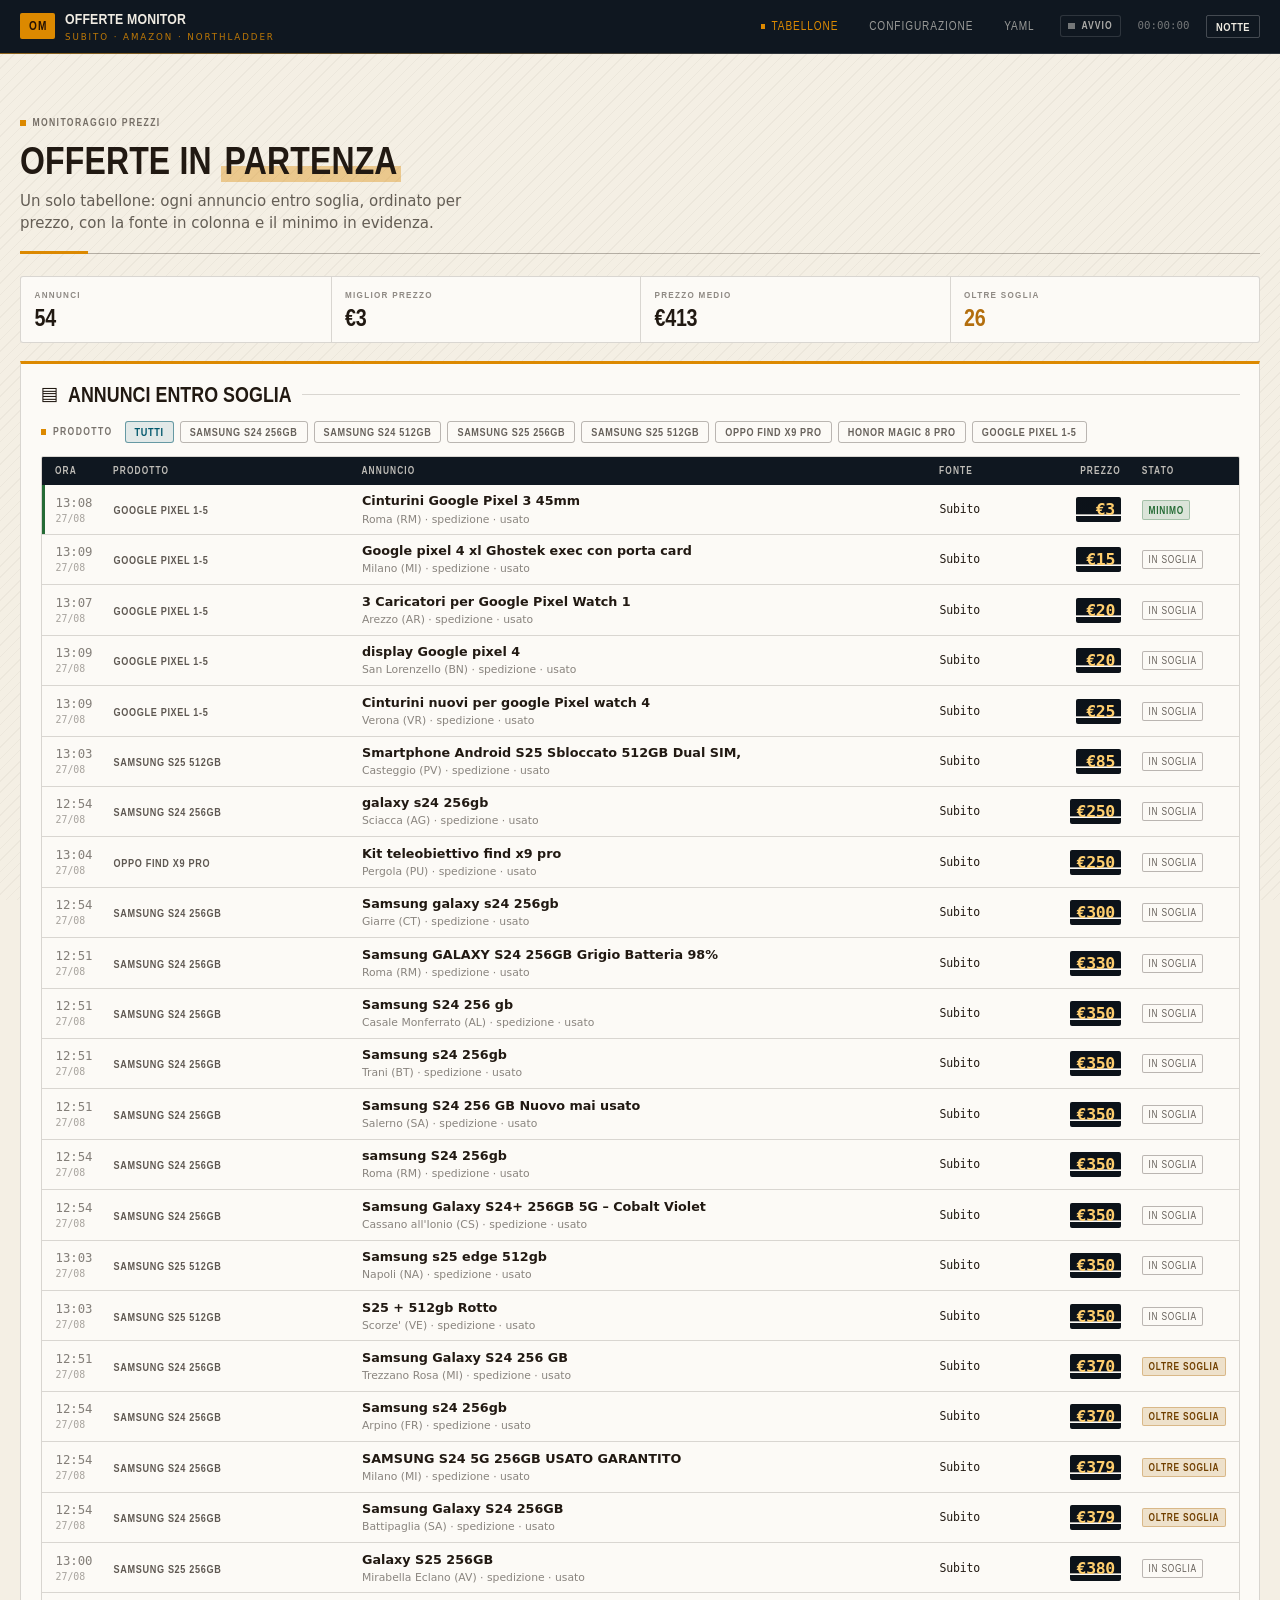
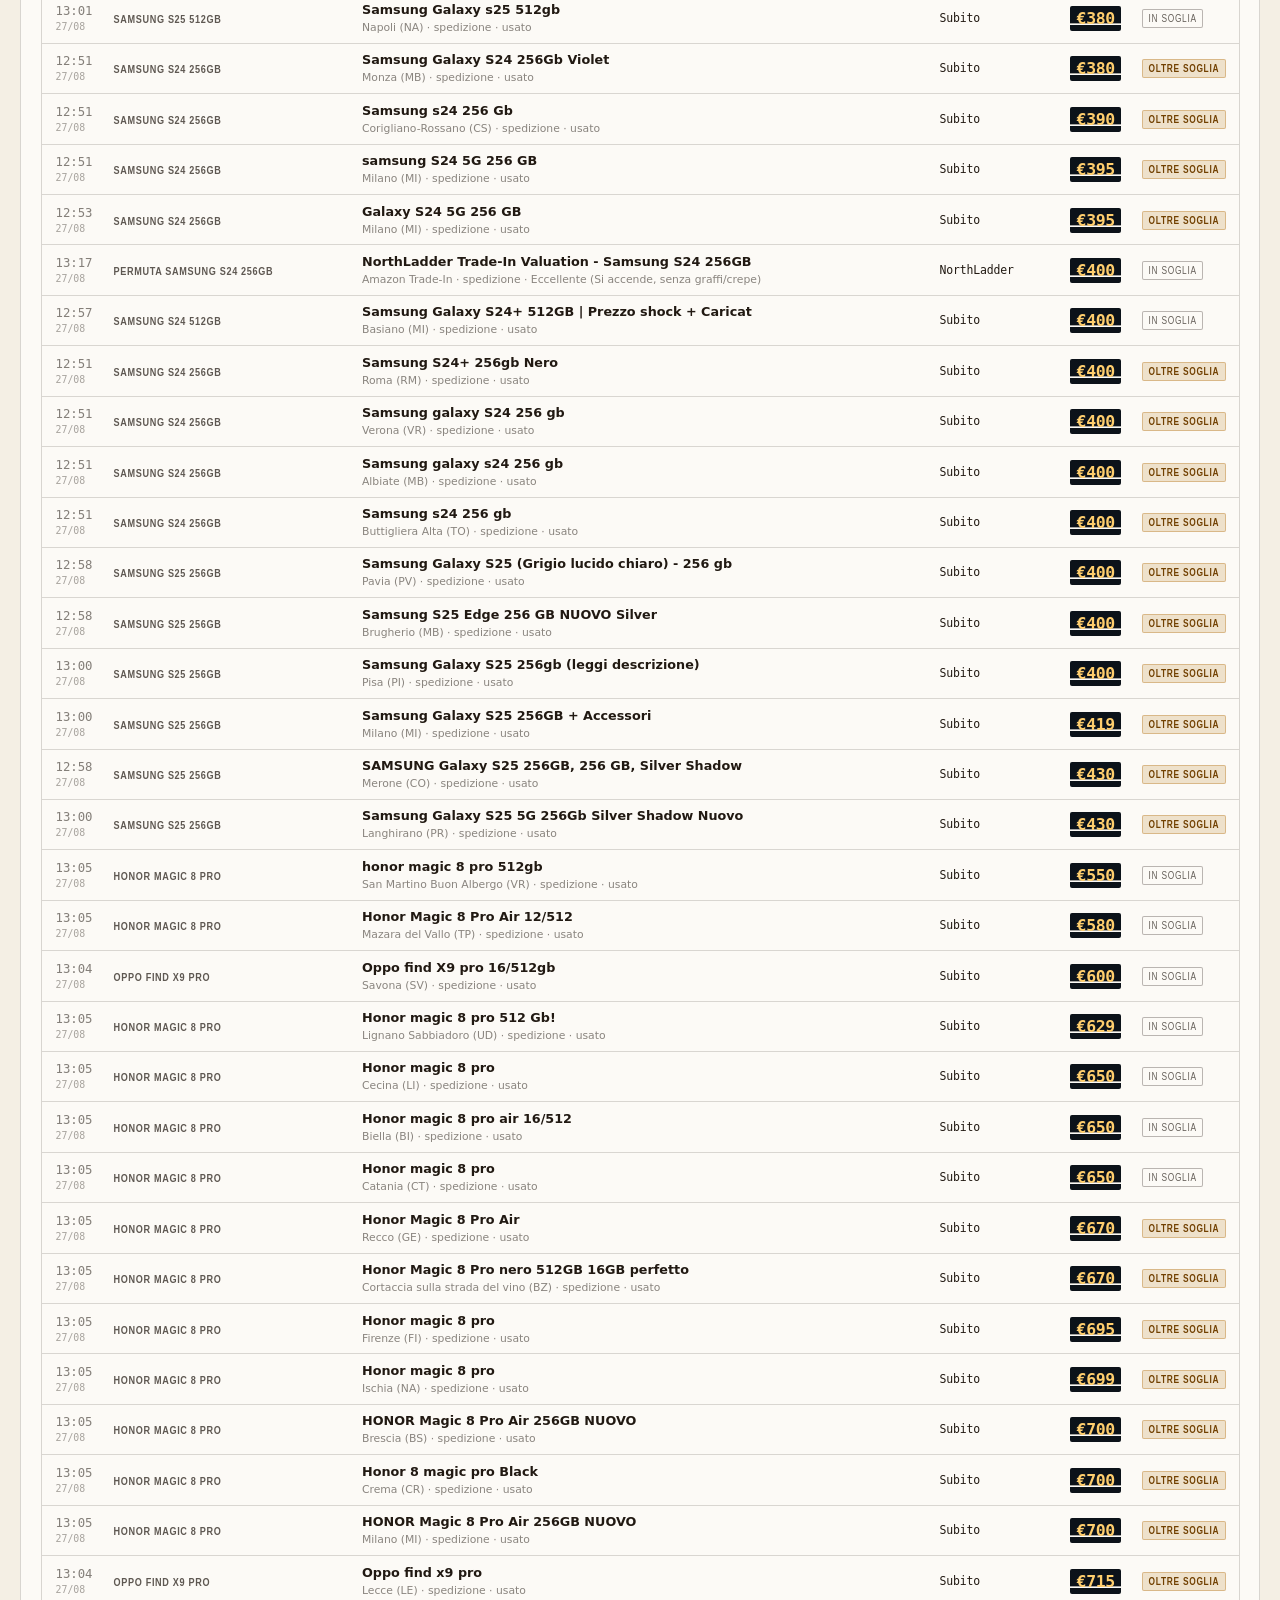
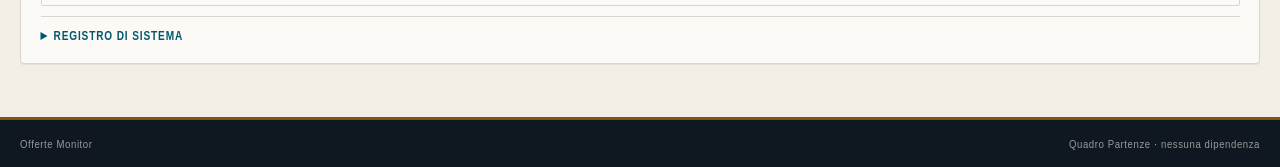
==== commit d84501b4: "Chore: Save scan results and sent items history [skip ci]" ====
--- a/index.html
+++ b/index.html
@@ -2271,10 +2271,10 @@
   </script>
 
     <script>
-      window.STATIC_ITEMS = [{"title": "NorthLadder Trade-In Valuation - Samsung S24 256GB", "price": 400, "url": "https://amazonit.northladder.net/it-en/", "source": "NorthLadder", "location": "Amazon Trade-In", "shipping": true, "condition": "Eccellente (Si accende, senza graffi/crepe)", "date": "2026-08-26T15:04:27.921428", "product_name": "Permuta Samsung S24 256GB", "near_miss": false, "max_price": 300}, {"title": "Samsung GALAXY S24 256GB  Grigio Batteria 98%", "price": 330, "url": "https://www.subito.it/telefonia/samsung-galaxy-s24-256gb-grigio-batteria-98-roma-657666898.htm", "source": "Subito.it", "location": "Roma (RM)", "shipping": true, "condition": "usato", "date": "2026-08-26T16:45:21.941076+02:00", "product_name": "Samsung S24 256GB", "near_miss": false, "max_price": 360}, {"title": "Samsung s24 256gb", "price": 350, "url": "https://www.subito.it/telefonia/samsung-s24-256gb-barletta-andria-trani-640805773.htm", "source": "Subito.it", "location": "Trani (BT)", "shipping": true, "condition": "usato", "date": "2026-08-26T16:45:21.941125+02:00", "product_name": "Samsung S24 256GB", "near_miss": false, "max_price": 360}, {"title": "Samsung S24 256 GB Nuovo mai usato", "price": 350, "url": "https://www.subito.it/telefonia/samsung-s24-256-gb-nuovo-mai-usato-salerno-626742909.htm", "source": "Subito.it", "location": "Salerno (SA)", "shipping": true, "condition": "usato", "date": "2026-08-26T16:45:21.941136+02:00", "product_name": "Samsung S24 256GB", "near_miss": false, "max_price": 360}, {"title": "Samsung Galaxy s25 512gb", "price": 380, "url": "https://www.subito.it/telefonia/samsung-galaxy-s25-512gb-napoli-640616251.htm", "source": "Subito.it", "location": "Napoli (NA)", "shipping": true, "condition": "usato", "date": "2026-08-26T16:52:17.642686+02:00", "product_name": "Samsung S25 512GB", "near_miss": false, "max_price": 400}, {"title": "Oppo find X9 pro 16/512gb", "price": 600, "url": "https://www.subito.it/telefonia/oppo-find-x9-pro-16-512gb-savona-649840724.htm", "source": "Subito.it", "location": "Savona (SV)", "shipping": true, "condition": "usato", "date": "2026-08-26T16:54:36.881976+02:00", "product_name": "OPPO Find X9 Pro", "near_miss": false, "max_price": 700}, {"title": "Kit teleobiettivo find x9 pro", "price": 250, "url": "https://www.subito.it/fotografia/kit-teleobiettivo-find-x9-pro-pesaro-urbino-658366173.htm", "source": "Subito.it", "location": "Pergola (PU)", "shipping": true, "condition": "usato", "date": "2026-08-26T16:55:21.045423+02:00", "product_name": "OPPO Find X9 Pro", "near_miss": false, "max_price": 700}, {"title": "3 Caricatori per Google Pixel Watch 1", "price": 20, "url": "https://www.subito.it/telefonia/3-caricatori-per-google-pixel-watch-1-arezzo-651239568.htm", "source": "Subito.it", "location": "Arezzo (AR)", "shipping": true, "condition": "usato", "date": "2026-08-26T16:56:06.747636+02:00", "product_name": "Google Pixel 1-5", "near_miss": false, "max_price": 100}, {"title": "Cinturini Google Pixel 3 45mm", "price": 3, "url": "https://www.subito.it/telefonia/cinturini-google-pixel-3-45mm-roma-625254921.htm", "source": "Subito.it", "location": "Roma (RM)", "shipping": true, "condition": "usato", "date": "2026-08-26T16:57:39.005557+02:00", "product_name": "Google Pixel 1-5", "near_miss": false, "max_price": 100}, {"title": "Google pixel 4 xl  Ghostek exec con porta card", "price": 15, "url": "https://www.subito.it/telefonia/google-pixel-4-xl-ghostek-exec-con-porta-card-milano-594527931.htm", "source": "Subito.it", "location": "Milano (MI)", "shipping": true, "condition": "usato", "date": "2026-08-26T16:58:25.755246+02:00", "product_name": "Google Pixel 1-5", "near_miss": false, "max_price": 100}, {"title": "display Google pixel 4", "price": 20, "url": "https://www.subito.it/telefonia/display-google-pixel-4-benevento-640083640.htm", "source": "Subito.it", "location": "San Lorenzello (BN)", "shipping": true, "condition": "usato", "date": "2026-08-26T16:58:25.755257+02:00", "product_name": "Google Pixel 1-5", "near_miss": false, "max_price": 100}, {"title": "Cinturini nuovi per  google Pixel  watch 4", "price": 25, "url": "https://www.subito.it/telefonia/cinturini-nuovi-per-google-pixel-watch-4-verona-628949948.htm", "source": "Subito.it", "location": "Verona (VR)", "shipping": true, "condition": "usato", "date": "2026-08-26T16:58:25.755270+02:00", "product_name": "Google Pixel 1-5", "near_miss": false, "max_price": 100}, {"title": "Samsung S24 256 gb", "price": 380, "url": "https://www.subito.it/telefonia/samsung-s24-256-gb-alessandria-657256571.htm", "source": "Subito.it", "location": "Casale Monferrato (AL)", "shipping": true, "condition": "usato", "date": "2026-08-26T16:45:21.941143+02:00", "product_name": "Samsung S24 256GB", "near_miss": true, "max_price": 360}, {"title": "Samsung Galaxy S24 256 GB", "price": 380, "url": "https://www.subito.it/telefonia/samsung-galaxy-s24-256-gb-milano-656539746.htm", "source": "Subito.it", "location": "Trezzano Rosa (MI)", "shipping": true, "condition": "usato", "date": "2026-08-26T16:45:21.941150+02:00", "product_name": "Samsung S24 256GB", "near_miss": true, "max_price": 360}, {"title": "Samsung Galaxy S24 256Gb Violet", "price": 380, "url": "https://www.subito.it/telefonia/samsung-galaxy-s24-256gb-violet-monza-656064149.htm", "source": "Subito.it", "location": "Monza (MB)", "shipping": true, "condition": "usato", "date": "2026-08-26T16:45:21.941156+02:00", "product_name": "Samsung S24 256GB", "near_miss": true, "max_price": 360}, {"title": "Samsung s24 8gb ram 256 gb", "price": 380, "url": "https://www.subito.it/telefonia/samsung-s24-8gb-ram-256-gb-macerata-654391860.htm", "source": "Subito.it", "location": "Macerata (MC)", "shipping": true, "condition": "usato", "date": "2026-08-26T16:45:21.941163+02:00", "product_name": "Samsung S24 256GB", "near_miss": true, "max_price": 360}, {"title": "Samsung s24 256 Gb", "price": 390, "url": "https://www.subito.it/telefonia/samsung-s24-256-gb-cosenza-656066337.htm", "source": "Subito.it", "location": "Corigliano-Rossano (CS)", "shipping": true, "condition": "usato", "date": "2026-08-26T16:45:21.941173+02:00", "product_name": "Samsung S24 256GB", "near_miss": true, "max_price": 360}, {"title": "Samsung S24+ 256gb Nero", "price": 400, "url": "https://www.subito.it/telefonia/samsung-s24-256gb-nero-roma-657123393.htm", "source": "Subito.it", "location": "Roma (RM)", "shipping": true, "condition": "usato", "date": "2026-08-26T16:45:21.941207+02:00", "product_name": "Samsung S24 256GB", "near_miss": true, "max_price": 360}, {"title": "Samsung galaxy S24 256 gb", "price": 400, "url": "https://www.subito.it/telefonia/samsung-galaxy-s24-256-gb-verona-656113813.htm", "source": "Subito.it", "location": "Verona (VR)", "shipping": true, "condition": "usato", "date": "2026-08-26T16:45:21.941213+02:00", "product_name": "Samsung S24 256GB", "near_miss": true, "max_price": 360}, {"title": "Samsung galaxy s24 256 gb", "price": 400, "url": "https://www.subito.it/telefonia/samsung-galaxy-s24-256-gb-monza-640902966.htm", "source": "Subito.it", "location": "Albiate (MB)", "shipping": true, "condition": "usato", "date": "2026-08-26T16:45:21.941222+02:00", "product_name": "Samsung S24 256GB", "near_miss": true, "max_price": 360}, {"title": "Samsung s24 256 gb", "price": 400, "url": "https://www.subito.it/telefonia/samsung-s24-256-gb-torino-621493872.htm", "source": "Subito.it", "location": "Buttigliera Alta (TO)", "shipping": true, "condition": "usato", "date": "2026-08-26T16:45:21.941228+02:00", "product_name": "Samsung S24 256GB", "near_miss": true, "max_price": 360}, {"title": "Samsung Galaxy S25 (Grigio lucido chiaro) - 256 gb", "price": 400, "url": "https://www.subito.it/telefonia/samsung-galaxy-s25-grigio-lucido-chiaro-256-gb-pavia-652795359.htm", "source": "Subito.it", "location": "Pavia (PV)", "shipping": true, "condition": "usato", "date": "2026-08-26T16:49:57.534505+02:00", "product_name": "Samsung S25 256GB", "near_miss": true, "max_price": 380}, {"title": "Samsung S25 Edge 256 GB NUOVO Silver", "price": 400, "url": "https://www.subito.it/telefonia/samsung-s25-edge-256-gb-nuovo-silver-monza-650886403.htm", "source": "Subito.it", "location": "Brugherio (MB)", "shipping": true, "condition": "usato", "date": "2026-08-26T16:49:57.534514+02:00", "product_name": "Samsung S25 256GB", "near_miss": true, "max_price": 380}, {"title": "Oppo find x9 pro", "price": 715, "url": "https://www.subito.it/telefonia/oppo-find-x9-pro-lecce-656930594.htm", "source": "Subito.it", "location": "Lecce (LE)", "shipping": true, "condition": "usato", "date": "2026-08-26T16:54:36.881988+02:00", "product_name": "OPPO Find X9 Pro", "near_miss": true, "max_price": 700}];
-      window.STATIC_CONFIGS = {"config.yaml": "telegram:\n  enabled: true\n  bot_token: \"YOUR_TELEGRAM_BOT_TOKEN\"\n  chat_id: \"YOUR_TELEGRAM_CHAT_ID\"\nscanner:\n  interval_minutes: 10\n  shipping_required: true\n  products:\n  - name: Samsung S24 256GB\n    keywords:\n    - Samsung S24 256\n    - Samsung Galaxy S24 256\n    - S24 256\n    exclude_keywords:\n    - fe\n    - ultra\n    - plus\n    - watch\n    - notebook\n    - netbook\n    - laptop\n    - pc\n    - tablet\n    - ipad\n    - galaxy a\n    - scambio\n    - cerco\n    subito_urls: []\n    max_price: 360\n    price_margin: 40\n    subito: true\n    amazon: true\n    search_in_description: false\n  - name: Samsung S24 512GB\n    keywords:\n    - Samsung S24 512\n    - Samsung Galaxy S24 512\n    - S24 512\n    exclude_keywords:\n    - fe\n    - ultra\n    - plus\n    - watch\n    - notebook\n    - netbook\n    - laptop\n    - pc\n    - tablet\n    - ipad\n    - galaxy a\n    - scambio\n    - cerco\n    subito_urls: []\n    max_price: 400\n    price_margin: 40\n    subito: true\n    amazon: true\n    search_in_description: false\n  - name: Samsung S25 256GB\n    keywords:\n    - Samsung S25 256\n    - Samsung Galaxy S25 256\n    - S25 256\n    exclude_keywords:\n    - fe\n    - ultra\n    - plus\n    - watch\n    - notebook\n    - netbook\n    - laptop\n    - pc\n    - tablet\n    - ipad\n    - galaxy a\n    - scambio\n    - cerco\n    subito_urls: []\n    max_price: 380\n    price_margin: 30\n    subito: true\n    amazon: true\n    search_in_description: false\n  - name: Samsung S25 512GB\n    keywords:\n    - Samsung S25 512\n    - Samsung Galaxy S25 512\n    - S25 512\n    exclude_keywords:\n    - fe\n    - ultra\n    - plus\n    - watch\n    - scambio\n    - cerco\n    subito_urls: []\n    max_price: 400\n    price_margin: 30\n    subito: true\n    amazon: true\n    search_in_description: false\n  - name: OPPO Find X9 Pro\n    keywords:\n    - OPPO Find X9 Pro\n    - Find X9 Pro\n    exclude_keywords:\n    - custodia\n    - cover\n    - pellicola\n    - vetro\n    - caricatore\n    - cavo\n    - adattatore\n    - case\n    - silicone\n    - schermo\n    - riparazione\n    - ricambio\n    - batteria\n    - scambio\n    - cerco\n    - find x8\n    - find x7\n    - find x6\n    - find x5\n    - neo\n    - lite\n    subito_urls: []\n    max_price: 700\n    price_margin: 50\n    subito: true\n    amazon: true\n    search_in_description: false\n  - name: Honor Magic 8 Pro\n    keywords:\n    - Honor Magic 8 Pro\n    - Magic 8 Pro\n    exclude_keywords:\n    - custodia\n    - cover\n    - pellicola\n    - vetro\n    - caricatore\n    - cavo\n    - adattatore\n    - case\n    - silicone\n    - schermo\n    - riparazione\n    - ricambio\n    - batteria\n    - scambio\n    - cerco\n    - magic 7\n    - magic7\n    - magic 6\n    - magic6\n    - magic 5\n    - magic5\n    - magic v\n    - magicbook\n    - magicpad\n    - magic watch\n    - lite\n    subito_urls: []\n    max_price: 650\n    price_margin: 50\n    subito: true\n    amazon: true\n    search_in_description: false\n  - name: Google Pixel 1-5\n    keywords:\n    - Google Pixel 1\n    - Google Pixel 2\n    - Google Pixel 3\n    - Google Pixel 4\n    - Google Pixel 5\n    exclude_keywords:\n    - custodia\n    - cover\n    - pellicola\n    - vetro\n    - caricatore\n    - cavo\n    - adattatore\n    - case\n    - silicone\n    - schermo\n    - riparazione\n    - ricambio\n    - batteria\n    subito_urls: []\n    max_price: 100\n    price_margin: 50\n    subito: true\n    amazon: true\n    search_in_description: false\nweb:\n  host: 0.0.0.0\n  port: 5000\n  debug: false\n", "subito.yaml": "enabled: true\nname: Subito.it\nsource_key: subito\nbase_url: https://www.subito.it\nsearch_url: https://www.subito.it/annunci-italia/vendita/usato/?q={keyword}&shp=true&order=priceasc\nmax_pages: 20\nheaders:\n  User-Agent: Mozilla/5.0 (Windows NT 10.0; Win64; x64) AppleWebKit/537.36 (KHTML,\n    like Gecko) Chrome/128.0.0.0 Safari/537.36\n  Accept: text/html,application/xhtml+xml,application/xml;q=0.9,image/avif,image/webp,*/*;q=0.8\n  Accept-Language: it-IT,it;q=0.9,en-US;q=0.8,en;q=0.7\nfilters:\n  condition: usato\n", "amazon.yaml": "enabled: true\nname: Amazon.it\nsource_key: amazon\nfilters:\n  condition: Nuovo / Ricondizionato / Usato Garantito\nmax_pages: 2\n", "northladder.yaml": "enabled: true\nname: NorthLadder Trade-In\nsource_key: northladder\nurl: https://amazonit.northladder.net\nprice_threshold: 300\ndevice_name: Samsung S24 256GB\ninterval_hours: 2\nuser_details:\n  first_name: \"Michele\"\n  last_name: \"De Angelis\"\n  email: \"mic.deangelis@gmail.com\"\n  phone: \"3333305176\"\n  city: \"Piano di Sorrento\"\n  company: \"MSC Crew Services\"\n  address: \"Via delle Rose 60\"\n  address_extra: \"Ufficio\"\n  zip_code: \"80063\"\n"};
-      window.STATIC_CONFIG_DATA = {"general": {"interval_minutes": 10, "shipping_required": true}, "telegram": {"enabled": true, "bot_token": "YOUR_TELEGRAM_BOT_TOKEN", "chat_id": "YOUR_TELEGRAM_CHAT_ID"}, "products": [{"name": "Samsung S24 256GB", "keywords": ["Samsung S24 256", "Samsung Galaxy S24 256", "S24 256"], "exclude_keywords": ["fe", "ultra", "plus", "watch", "notebook", "netbook", "laptop", "pc", "tablet", "ipad", "galaxy a", "scambio", "cerco"], "subito_urls": [], "max_price": 360, "price_margin": 40, "subito": true, "amazon": true, "search_in_description": false}, {"name": "Samsung S24 512GB", "keywords": ["Samsung S24 512", "Samsung Galaxy S24 512", "S24 512"], "exclude_keywords": ["fe", "ultra", "plus", "watch", "notebook", "netbook", "laptop", "pc", "tablet", "ipad", "galaxy a", "scambio", "cerco"], "subito_urls": [], "max_price": 400, "price_margin": 40, "subito": true, "amazon": true, "search_in_description": false}, {"name": "Samsung S25 256GB", "keywords": ["Samsung S25 256", "Samsung Galaxy S25 256", "S25 256"], "exclude_keywords": ["fe", "ultra", "plus", "watch", "notebook", "netbook", "laptop", "pc", "tablet", "ipad", "galaxy a", "scambio", "cerco"], "subito_urls": [], "max_price": 380, "price_margin": 30, "subito": true, "amazon": true, "search_in_description": false}, {"name": "Samsung S25 512GB", "keywords": ["Samsung S25 512", "Samsung Galaxy S25 512", "S25 512"], "exclude_keywords": ["fe", "ultra", "plus", "watch", "scambio", "cerco"], "subito_urls": [], "max_price": 400, "price_margin": 30, "subito": true, "amazon": true, "search_in_description": false}, {"name": "OPPO Find X9 Pro", "keywords": ["OPPO Find X9 Pro", "Find X9 Pro"], "exclude_keywords": ["custodia", "cover", "pellicola", "vetro", "caricatore", "cavo", "adattatore", "case", "silicone", "schermo", "riparazione", "ricambio", "batteria", "scambio", "cerco", "find x8", "find x7", "find x6", "find x5", "neo", "lite"], "subito_urls": [], "max_price": 700, "price_margin": 50, "subito": true, "amazon": true, "search_in_description": false}, {"name": "Honor Magic 8 Pro", "keywords": ["Honor Magic 8 Pro", "Magic 8 Pro"], "exclude_keywords": ["custodia", "cover", "pellicola", "vetro", "caricatore", "cavo", "adattatore", "case", "silicone", "schermo", "riparazione", "ricambio", "batteria", "scambio", "cerco", "magic 7", "magic7", "magic 6", "magic6", "magic 5", "magic5", "magic v", "magicbook", "magicpad", "magic watch", "lite"], "subito_urls": [], "max_price": 650, "price_margin": 50, "subito": true, "amazon": true, "search_in_description": false}, {"name": "Google Pixel 1-5", "keywords": ["Google Pixel 1", "Google Pixel 2", "Google Pixel 3", "Google Pixel 4", "Google Pixel 5"], "exclude_keywords": ["custodia", "cover", "pellicola", "vetro", "caricatore", "cavo", "adattatore", "case", "silicone", "schermo", "riparazione", "ricambio", "batteria"], "subito_urls": [], "max_price": 100, "price_margin": 50, "subito": true, "amazon": true, "search_in_description": false}], "subito": {"enabled": true, "max_pages": 20}, "amazon": {"enabled": true, "max_pages": 2}};
-      window.STATIC_LOGS = [{"message": "Build statico generato da GitHub Actions - 7 prodotti monitorati.", "level": "info", "time": "18:30:41"}, {"message": "[SUBITO.IT] Scansione completata: 23 annunci entro soglia.", "level": "found", "time": "18:30:41"}, {"message": "[AMAZON.IT] Scansione completata: 0 annunci entro soglia.", "level": "scan", "time": "18:30:41"}, {"message": "[NORTHLADDER] Ultima valutazione permuta Samsung S24 256GB: 400EUR (soglia 300EUR).", "level": "found", "time": "18:30:41"}, {"message": "[TELEGRAM] Notifiche abilitate (token da GitHub Secrets).", "level": "found", "time": "18:30:41"}, {"message": "Prossima esecuzione via cron GitHub Actions (ogni 15 minuti). Il pannello configurazione e' di sola lettura su GitHub Pages.", "level": "info", "time": "18:30:41"}];
+      window.STATIC_ITEMS = [{"title": "NorthLadder Trade-In Valuation - Samsung S24 256GB", "price": 400, "url": "https://amazonit.northladder.net/it-en/", "source": "NorthLadder", "location": "Amazon Trade-In", "shipping": true, "condition": "Eccellente (Si accende, senza graffi/crepe)", "date": "2026-08-27T13:17:11.782791", "product_name": "Permuta Samsung S24 256GB", "near_miss": false, "max_price": 300}, {"title": "Samsung GALAXY S24 256GB  Grigio Batteria 98%", "price": 330, "url": "https://www.subito.it/telefonia/samsung-galaxy-s24-256gb-grigio-batteria-98-roma-657666898.htm", "source": "Subito.it", "location": "Roma (RM)", "shipping": true, "condition": "usato", "date": "2026-08-27T14:51:54.807956+02:00", "product_name": "Samsung S24 256GB", "near_miss": false, "max_price": 360}, {"title": "Samsung S24 256 gb", "price": 350, "url": "https://www.subito.it/telefonia/samsung-s24-256-gb-alessandria-657256571.htm", "source": "Subito.it", "location": "Casale Monferrato (AL)", "shipping": true, "condition": "usato", "date": "2026-08-27T14:51:54.807993+02:00", "product_name": "Samsung S24 256GB", "near_miss": false, "max_price": 360}, {"title": "Samsung s24 256gb", "price": 350, "url": "https://www.subito.it/telefonia/samsung-s24-256gb-barletta-andria-trani-640805773.htm", "source": "Subito.it", "location": "Trani (BT)", "shipping": true, "condition": "usato", "date": "2026-08-27T14:51:54.808001+02:00", "product_name": "Samsung S24 256GB", "near_miss": false, "max_price": 360}, {"title": "Samsung S24 256 GB Nuovo mai usato", "price": 350, "url": "https://www.subito.it/telefonia/samsung-s24-256-gb-nuovo-mai-usato-salerno-626742909.htm", "source": "Subito.it", "location": "Salerno (SA)", "shipping": true, "condition": "usato", "date": "2026-08-27T14:51:54.808006+02:00", "product_name": "Samsung S24 256GB", "near_miss": false, "max_price": 360}, {"title": "galaxy s24 256gb", "price": 250, "url": "https://www.subito.it/telefonia/galaxy-s24-256gb-agrigento-655211453.htm", "source": "Subito.it", "location": "Sciacca (AG)", "shipping": true, "condition": "usato", "date": "2026-08-27T14:54:13.455394+02:00", "product_name": "Samsung S24 256GB", "near_miss": false, "max_price": 360}, {"title": "Samsung galaxy s24 256gb", "price": 300, "url": "https://www.subito.it/telefonia/samsung-galaxy-s24-256gb-catania-647804602.htm", "source": "Subito.it", "location": "Giarre (CT)", "shipping": true, "condition": "usato", "date": "2026-08-27T14:54:13.455418+02:00", "product_name": "Samsung S24 256GB", "near_miss": false, "max_price": 360}, {"title": "samsung  S24 256gb", "price": 350, "url": "https://www.subito.it/telefonia/samsung-s24-256gb-roma-657215942.htm", "source": "Subito.it", "location": "Roma (RM)", "shipping": true, "condition": "usato", "date": "2026-08-27T14:54:13.455437+02:00", "product_name": "Samsung S24 256GB", "near_miss": false, "max_price": 360}, {"title": "Samsung Galaxy S24+ 256GB 5G – Cobalt Violet", "price": 350, "url": "https://www.subito.it/telefonia/samsung-galaxy-s24-256gb-5g-cobalt-violet-cosenza-653829250.htm", "source": "Subito.it", "location": "Cassano all'Ionio (CS)", "shipping": true, "condition": "usato", "date": "2026-08-27T14:54:13.455445+02:00", "product_name": "Samsung S24 256GB", "near_miss": false, "max_price": 360}, {"title": "Samsung Galaxy S24+ 512GB | Prezzo shock + Caricat", "price": 400, "url": "https://www.subito.it/telefonia/samsung-galaxy-s24-512gb-prezzo-shock-caricat-milano-645444401.htm", "source": "Subito.it", "location": "Basiano (MI)", "shipping": true, "condition": "usato", "date": "2026-08-27T14:57:14.990092+02:00", "product_name": "Samsung S24 512GB", "near_miss": false, "max_price": 400}, {"title": "Galaxy S25 256GB", "price": 380, "url": "https://www.subito.it/telefonia/galaxy-s25-256gb-avellino-658305645.htm", "source": "Subito.it", "location": "Mirabella Eclano (AV)", "shipping": true, "condition": "usato", "date": "2026-08-27T15:00:18.983650+02:00", "product_name": "Samsung S25 256GB", "near_miss": false, "max_price": 380}, {"title": "Samsung Galaxy s25 512gb", "price": 380, "url": "https://www.subito.it/telefonia/samsung-galaxy-s25-512gb-napoli-640616251.htm", "source": "Subito.it", "location": "Napoli (NA)", "shipping": true, "condition": "usato", "date": "2026-08-27T15:01:05.884356+02:00", "product_name": "Samsung S25 512GB", "near_miss": false, "max_price": 400}, {"title": "Smartphone Android S25 Sbloccato 512GB Dual SIM,", "price": 85, "url": "https://www.subito.it/telefonia/smartphone-android-s25-sbloccato-512gb-dual-sim-pavia-645117102.htm", "source": "Subito.it", "location": "Casteggio (PV)", "shipping": true, "condition": "usato", "date": "2026-08-27T15:03:26.724331+02:00", "product_name": "Samsung S25 512GB", "near_miss": false, "max_price": 400}, {"title": "Samsung s25 edge 512gb", "price": 350, "url": "https://www.subito.it/telefonia/samsung-s25-edge-512gb-napoli-658125977.htm", "source": "Subito.it", "location": "Napoli (NA)", "shipping": true, "condition": "usato", "date": "2026-08-27T15:03:26.724338+02:00", "product_name": "Samsung S25 512GB", "near_miss": false, "max_price": 400}, {"title": "S25 + 512gb Rotto", "price": 350, "url": "https://www.subito.it/telefonia/s25-512gb-rotto-venezia-648820149.htm", "source": "Subito.it", "location": "Scorze' (VE)", "shipping": true, "condition": "usato", "date": "2026-08-27T15:03:26.724343+02:00", "product_name": "Samsung S25 512GB", "near_miss": false, "max_price": 400}, {"title": "Oppo find X9 pro 16/512gb", "price": 600, "url": "https://www.subito.it/telefonia/oppo-find-x9-pro-16-512gb-savona-649840724.htm", "source": "Subito.it", "location": "Savona (SV)", "shipping": true, "condition": "usato", "date": "2026-08-27T15:04:12.672253+02:00", "product_name": "OPPO Find X9 Pro", "near_miss": false, "max_price": 700}, {"title": "Kit teleobiettivo find x9 pro", "price": 250, "url": "https://www.subito.it/fotografia/kit-teleobiettivo-find-x9-pro-pesaro-urbino-658366173.htm", "source": "Subito.it", "location": "Pergola (PU)", "shipping": true, "condition": "usato", "date": "2026-08-27T15:04:58.537777+02:00", "product_name": "OPPO Find X9 Pro", "near_miss": false, "max_price": 700}, {"title": "honor magic 8 pro 512gb", "price": 550, "url": "https://www.subito.it/telefonia/honor-magic-8-pro-512gb-verona-658075704.htm", "source": "Subito.it", "location": "San Martino Buon Albergo (VR)", "shipping": true, "condition": "usato", "date": "2026-08-27T15:05:45.184661+02:00", "product_name": "Honor Magic 8 Pro", "near_miss": false, "max_price": 650}, {"title": "Honor Magic 8 Pro Air 12/512", "price": 580, "url": "https://www.subito.it/telefonia/honor-magic-8-pro-air-12-512-trapani-657863759.htm", "source": "Subito.it", "location": "Mazara del Vallo (TP)", "shipping": true, "condition": "usato", "date": "2026-08-27T15:05:45.184667+02:00", "product_name": "Honor Magic 8 Pro", "near_miss": false, "max_price": 650}, {"title": "Honor magic 8 pro 512 Gb!", "price": 629, "url": "https://www.subito.it/telefonia/honor-magic-8-pro-512-gb-udine-658334151.htm", "source": "Subito.it", "location": "Lignano Sabbiadoro (UD)", "shipping": true, "condition": "usato", "date": "2026-08-27T15:05:45.184675+02:00", "product_name": "Honor Magic 8 Pro", "near_miss": false, "max_price": 650}, {"title": "Honor magic 8 pro", "price": 650, "url": "https://www.subito.it/telefonia/honor-magic-8-pro-livorno-658434591.htm", "source": "Subito.it", "location": "Cecina (LI)", "shipping": true, "condition": "usato", "date": "2026-08-27T15:05:45.184679+02:00", "product_name": "Honor Magic 8 Pro", "near_miss": false, "max_price": 650}, {"title": "Honor magic 8 pro air 16/512", "price": 650, "url": "https://www.subito.it/telefonia/honor-magic-8-pro-air-16-512-biella-657254331.htm", "source": "Subito.it", "location": "Biella (BI)", "shipping": true, "condition": "usato", "date": "2026-08-27T15:05:45.184684+02:00", "product_name": "Honor Magic 8 Pro", "near_miss": false, "max_price": 650}, {"title": "Honor magic 8 pro", "price": 650, "url": "https://www.subito.it/telefonia/honor-magic-8-pro-catania-656057417.htm", "source": "Subito.it", "location": "Catania (CT)", "shipping": true, "condition": "usato", "date": "2026-08-27T15:05:45.184689+02:00", "product_name": "Honor Magic 8 Pro", "near_miss": false, "max_price": 650}, {"title": "3 Caricatori per Google Pixel Watch 1", "price": 20, "url": "https://www.subito.it/telefonia/3-caricatori-per-google-pixel-watch-1-arezzo-651239568.htm", "source": "Subito.it", "location": "Arezzo (AR)", "shipping": true, "condition": "usato", "date": "2026-08-27T15:07:16.260638+02:00", "product_name": "Google Pixel 1-5", "near_miss": false, "max_price": 100}, {"title": "Cinturini Google Pixel 3 45mm", "price": 3, "url": "https://www.subito.it/telefonia/cinturini-google-pixel-3-45mm-roma-625254921.htm", "source": "Subito.it", "location": "Roma (RM)", "shipping": true, "condition": "usato", "date": "2026-08-27T15:08:47.383595+02:00", "product_name": "Google Pixel 1-5", "near_miss": false, "max_price": 100}, {"title": "Google pixel 4 xl  Ghostek exec con porta card", "price": 15, "url": "https://www.subito.it/telefonia/google-pixel-4-xl-ghostek-exec-con-porta-card-milano-594527931.htm", "source": "Subito.it", "location": "Milano (MI)", "shipping": true, "condition": "usato", "date": "2026-08-27T15:09:32.852099+02:00", "product_name": "Google Pixel 1-5", "near_miss": false, "max_price": 100}, {"title": "display Google pixel 4", "price": 20, "url": "https://www.subito.it/telefonia/display-google-pixel-4-benevento-640083640.htm", "source": "Subito.it", "location": "San Lorenzello (BN)", "shipping": true, "condition": "usato", "date": "2026-08-27T15:09:32.852105+02:00", "product_name": "Google Pixel 1-5", "near_miss": false, "max_price": 100}, {"title": "Cinturini nuovi per  google Pixel  watch 4", "price": 25, "url": "https://www.subito.it/telefonia/cinturini-nuovi-per-google-pixel-watch-4-verona-628949948.htm", "source": "Subito.it", "location": "Verona (VR)", "shipping": true, "condition": "usato", "date": "2026-08-27T15:09:32.852113+02:00", "product_name": "Google Pixel 1-5", "near_miss": false, "max_price": 100}, {"title": "Samsung Galaxy S24 256 GB", "price": 370, "url": "https://www.subito.it/telefonia/samsung-galaxy-s24-256-gb-milano-656539746.htm", "source": "Subito.it", "location": "Trezzano Rosa (MI)", "shipping": true, "condition": "usato", "date": "2026-08-27T14:51:54.808010+02:00", "product_name": "Samsung S24 256GB", "near_miss": true, "max_price": 360}, {"title": "Samsung Galaxy S24 256Gb Violet", "price": 380, "url": "https://www.subito.it/telefonia/samsung-galaxy-s24-256gb-violet-monza-656064149.htm", "source": "Subito.it", "location": "Monza (MB)", "shipping": true, "condition": "usato", "date": "2026-08-27T14:51:54.808014+02:00", "product_name": "Samsung S24 256GB", "near_miss": true, "max_price": 360}, {"title": "Samsung s24 256 Gb", "price": 390, "url": "https://www.subito.it/telefonia/samsung-s24-256-gb-cosenza-656066337.htm", "source": "Subito.it", "location": "Corigliano-Rossano (CS)", "shipping": true, "condition": "usato", "date": "2026-08-27T14:51:54.808019+02:00", "product_name": "Samsung S24 256GB", "near_miss": true, "max_price": 360}, {"title": "samsung  S24 5G 256 GB", "price": 395, "url": "https://www.subito.it/telefonia/samsung-s24-5g-256-gb-milano-658497011.htm", "source": "Subito.it", "location": "Milano (MI)", "shipping": true, "condition": "usato", "date": "2026-08-27T14:51:54.808028+02:00", "product_name": "Samsung S24 256GB", "near_miss": true, "max_price": 360}, {"title": "Samsung S24+ 256gb Nero", "price": 400, "url": "https://www.subito.it/telefonia/samsung-s24-256gb-nero-roma-657123393.htm", "source": "Subito.it", "location": "Roma (RM)", "shipping": true, "condition": "usato", "date": "2026-08-27T14:51:54.808036+02:00", "product_name": "Samsung S24 256GB", "near_miss": true, "max_price": 360}, {"title": "Samsung galaxy S24 256 gb", "price": 400, "url": "https://www.subito.it/telefonia/samsung-galaxy-s24-256-gb-verona-656113813.htm", "source": "Subito.it", "location": "Verona (VR)", "shipping": true, "condition": "usato", "date": "2026-08-27T14:51:54.808041+02:00", "product_name": "Samsung S24 256GB", "near_miss": true, "max_price": 360}, {"title": "Samsung galaxy s24 256 gb", "price": 400, "url": "https://www.subito.it/telefonia/samsung-galaxy-s24-256-gb-monza-640902966.htm", "source": "Subito.it", "location": "Albiate (MB)", "shipping": true, "condition": "usato", "date": "2026-08-27T14:51:54.808047+02:00", "product_name": "Samsung S24 256GB", "near_miss": true, "max_price": 360}, {"title": "Samsung s24 256 gb", "price": 400, "url": "https://www.subito.it/telefonia/samsung-s24-256-gb-torino-621493872.htm", "source": "Subito.it", "location": "Buttigliera Alta (TO)", "shipping": true, "condition": "usato", "date": "2026-08-27T14:51:54.808051+02:00", "product_name": "Samsung S24 256GB", "near_miss": true, "max_price": 360}, {"title": "Galaxy S24 5G 256 GB", "price": 395, "url": "https://www.subito.it/telefonia/galaxy-s24-5g-256-gb-milano-658495019.htm", "source": "Subito.it", "location": "Milano (MI)", "shipping": true, "condition": "usato", "date": "2026-08-27T14:53:26.849084+02:00", "product_name": "Samsung S24 256GB", "near_miss": true, "max_price": 360}, {"title": "Samsung s24 256gb", "price": 370, "url": "https://www.subito.it/telefonia/samsung-s24-256gb-frosinone-656386432.htm", "source": "Subito.it", "location": "Arpino (FR)", "shipping": true, "condition": "usato", "date": "2026-08-27T14:54:13.455460+02:00", "product_name": "Samsung S24 256GB", "near_miss": true, "max_price": 360}, {"title": "SAMSUNG S24 5G 256GB USATO GARANTITO", "price": 379, "url": "https://www.subito.it/telefonia/samsung-s24-5g-256gb-usato-garantito-milano-651245424.htm", "source": "Subito.it", "location": "Milano (MI)", "shipping": true, "condition": "usato", "date": "2026-08-27T14:54:13.455464+02:00", "product_name": "Samsung S24 256GB", "near_miss": true, "max_price": 360}, {"title": "Samsung Galaxy S24 256GB", "price": 379, "url": "https://www.subito.it/telefonia/samsung-galaxy-s24-256gb-salerno-644653631.htm", "source": "Subito.it", "location": "Battipaglia (SA)", "shipping": true, "condition": "usato", "date": "2026-08-27T14:54:13.455470+02:00", "product_name": "Samsung S24 256GB", "near_miss": true, "max_price": 360}, {"title": "Samsung Galaxy S25 (Grigio lucido chiaro) - 256 gb", "price": 400, "url": "https://www.subito.it/telefonia/samsung-galaxy-s25-grigio-lucido-chiaro-256-gb-pavia-652795359.htm", "source": "Subito.it", "location": "Pavia (PV)", "shipping": true, "condition": "usato", "date": "2026-08-27T14:58:00.311490+02:00", "product_name": "Samsung S25 256GB", "near_miss": true, "max_price": 380}, {"title": "Samsung S25 Edge 256 GB NUOVO Silver", "price": 400, "url": "https://www.subito.it/telefonia/samsung-s25-edge-256-gb-nuovo-silver-monza-650886403.htm", "source": "Subito.it", "location": "Brugherio (MB)", "shipping": true, "condition": "usato", "date": "2026-08-27T14:58:00.311512+02:00", "product_name": "Samsung S25 256GB", "near_miss": true, "max_price": 380}, {"title": "SAMSUNG Galaxy S25 256GB, 256 GB, Silver Shadow", "price": 430, "url": "https://www.subito.it/telefonia/samsung-galaxy-s25-256gb-256-gb-silver-shadow-como-656585891.htm", "source": "Subito.it", "location": "Merone (CO)", "shipping": true, "condition": "usato", "date": "2026-08-27T14:58:00.311521+02:00", "product_name": "Samsung S25 256GB", "near_miss": true, "max_price": 380}, {"title": "Samsung Galaxy S25 256gb (leggi descrizione)", "price": 400, "url": "https://www.subito.it/telefonia/samsung-galaxy-s25-256gb-leggi-descrizione-pisa-657350803.htm", "source": "Subito.it", "location": "Pisa (PI)", "shipping": true, "condition": "usato", "date": "2026-08-27T15:00:18.983665+02:00", "product_name": "Samsung S25 256GB", "near_miss": true, "max_price": 380}, {"title": "Samsung Galaxy S25 256GB + Accessori", "price": 419, "url": "https://www.subito.it/telefonia/samsung-galaxy-s25-256gb-accessori-milano-649883782.htm", "source": "Subito.it", "location": "Milano (MI)", "shipping": true, "condition": "usato", "date": "2026-08-27T15:00:18.983676+02:00", "product_name": "Samsung S25 256GB", "near_miss": true, "max_price": 380}, {"title": "Samsung Galaxy S25 5G 256Gb Silver Shadow Nuovo", "price": 430, "url": "https://www.subito.it/telefonia/samsung-galaxy-s25-5g-256gb-silver-shadow-nuovo-parma-657455628.htm", "source": "Subito.it", "location": "Langhirano (PR)", "shipping": true, "condition": "usato", "date": "2026-08-27T15:00:18.983686+02:00", "product_name": "Samsung S25 256GB", "near_miss": true, "max_price": 380}, {"title": "Oppo find x9 pro", "price": 715, "url": "https://www.subito.it/telefonia/oppo-find-x9-pro-lecce-656930594.htm", "source": "Subito.it", "location": "Lecce (LE)", "shipping": true, "condition": "usato", "date": "2026-08-27T15:04:12.672260+02:00", "product_name": "OPPO Find X9 Pro", "near_miss": true, "max_price": 700}, {"title": "Honor Magic 8 Pro Air", "price": 670, "url": "https://www.subito.it/telefonia/honor-magic-8-pro-air-genova-658063262.htm", "source": "Subito.it", "location": "Recco (GE)", "shipping": true, "condition": "usato", "date": "2026-08-27T15:05:45.184692+02:00", "product_name": "Honor Magic 8 Pro", "near_miss": true, "max_price": 650}, {"title": "Honor Magic 8 Pro nero 512GB 16GB perfetto", "price": 670, "url": "https://www.subito.it/telefonia/honor-magic-8-pro-nero-512gb-16gb-perfetto-bolzano-656881559.htm", "source": "Subito.it", "location": "Cortaccia sulla strada del vino (BZ)", "shipping": true, "condition": "usato", "date": "2026-08-27T15:05:45.184696+02:00", "product_name": "Honor Magic 8 Pro", "near_miss": true, "max_price": 650}, {"title": "Honor magic 8 pro", "price": 695, "url": "https://www.subito.it/telefonia/honor-magic-8-pro-firenze-657823303.htm", "source": "Subito.it", "location": "Firenze (FI)", "shipping": true, "condition": "usato", "date": "2026-08-27T15:05:45.184700+02:00", "product_name": "Honor Magic 8 Pro", "near_miss": true, "max_price": 650}, {"title": "Honor magic 8 pro", "price": 699, "url": "https://www.subito.it/telefonia/honor-magic-8-pro-napoli-655915260.htm", "source": "Subito.it", "location": "Ischia (NA)", "shipping": true, "condition": "usato", "date": "2026-08-27T15:05:45.184704+02:00", "product_name": "Honor Magic 8 Pro", "near_miss": true, "max_price": 650}, {"title": "HONOR Magic 8 Pro Air 256GB NUOVO", "price": 700, "url": "https://www.subito.it/telefonia/honor-magic-8-pro-air-256gb-nuovo-brescia-658395619.htm", "source": "Subito.it", "location": "Brescia (BS)", "shipping": true, "condition": "usato", "date": "2026-08-27T15:05:45.184709+02:00", "product_name": "Honor Magic 8 Pro", "near_miss": true, "max_price": 650}, {"title": "Honor 8 magic pro Black", "price": 700, "url": "https://www.subito.it/telefonia/honor-8-magic-pro-black-cremona-658043913.htm", "source": "Subito.it", "location": "Crema (CR)", "shipping": true, "condition": "usato", "date": "2026-08-27T15:05:45.184712+02:00", "product_name": "Honor Magic 8 Pro", "near_miss": true, "max_price": 650}, {"title": "HONOR Magic 8 Pro Air 256GB NUOVO", "price": 700, "url": "https://www.subito.it/telefonia/honor-magic-8-pro-air-256gb-nuovo-milano-656632954.htm", "source": "Subito.it", "location": "Milano (MI)", "shipping": true, "condition": "usato", "date": "2026-08-27T15:05:45.184716+02:00", "product_name": "Honor Magic 8 Pro", "near_miss": true, "max_price": 650}];
+      window.STATIC_CONFIGS = {"config.yaml": "telegram:\n  enabled: true\n  bot_token: \"YOUR_TELEGRAM_BOT_TOKEN\"\n  chat_id: \"YOUR_TELEGRAM_CHAT_ID\"\nscanner:\n  interval_minutes: 10\n  shipping_required: true\n  products:\n  - name: Samsung S24 256GB\n    keywords:\n    - Samsung S24 256\n    - Samsung Galaxy S24 256\n    - S24 256\n    # La ricerca di Subito non lega \"256\" a un titolo che scrive \"256Gb\"\n    # attaccato: sono due parole diverse per il suo indice. Senza questa\n    # variante quegli annunci non tornano proprio dalla ricerca.\n    - S24 256gb\n    exclude_keywords:\n    - fe\n    - ultra\n    - plus\n    - watch\n    - notebook\n    - netbook\n    - laptop\n    - pc\n    - tablet\n    - ipad\n    - galaxy a\n    - scambio\n    - cerco\n    subito_urls: []\n    max_price: 360\n    price_margin: 40\n    subito: true\n    amazon: true\n    search_in_description: false\n  - name: Samsung S24 512GB\n    keywords:\n    - Samsung S24 512\n    - Samsung Galaxy S24 512\n    - S24 512\n    - S24 512gb\n    exclude_keywords:\n    - fe\n    - ultra\n    - plus\n    - watch\n    - notebook\n    - netbook\n    - laptop\n    - pc\n    - tablet\n    - ipad\n    - galaxy a\n    - scambio\n    - cerco\n    subito_urls: []\n    max_price: 400\n    price_margin: 40\n    subito: true\n    amazon: true\n    search_in_description: false\n  - name: Samsung S25 256GB\n    keywords:\n    - Samsung S25 256\n    - Samsung Galaxy S25 256\n    - S25 256\n    - S25 256gb\n    exclude_keywords:\n    - fe\n    - ultra\n    - plus\n    - watch\n    - notebook\n    - netbook\n    - laptop\n    - pc\n    - tablet\n    - ipad\n    - galaxy a\n    - scambio\n    - cerco\n    subito_urls: []\n    max_price: 380\n    # Margine a 50 (era 30): il tetto passa da 410 a 430. Il margine finisce\n    # in pe= dell'URL di ricerca, quindi con 30 gli annunci sopra 410 non\n    # venivano nemmeno restituiti da Subito. Obiettivo reale sempre 380.\n    price_margin: 50\n    subito: true\n    amazon: true\n    search_in_description: false\n  - name: Samsung S25 512GB\n    keywords:\n    - Samsung S25 512\n    - Samsung Galaxy S25 512\n    - S25 512\n    - S25 512gb\n    exclude_keywords:\n    - fe\n    - ultra\n    - plus\n    - watch\n    - scambio\n    - cerco\n    subito_urls: []\n    max_price: 400\n    price_margin: 30\n    subito: true\n    amazon: true\n    search_in_description: false\n  - name: OPPO Find X9 Pro\n    keywords:\n    - OPPO Find X9 Pro\n    - Find X9 Pro\n    exclude_keywords:\n    - custodia\n    - cover\n    - pellicola\n    - vetro\n    - caricatore\n    - cavo\n    - adattatore\n    - case\n    - silicone\n    - schermo\n    - riparazione\n    - ricambio\n    - batteria\n    - scambio\n    - cerco\n    - find x8\n    - find x7\n    - find x6\n    - find x5\n    - neo\n    - lite\n    subito_urls: []\n    max_price: 700\n    price_margin: 50\n    subito: true\n    amazon: true\n    search_in_description: false\n  - name: Honor Magic 8 Pro\n    keywords:\n    - Honor Magic 8 Pro\n    - Magic 8 Pro\n    exclude_keywords:\n    - custodia\n    - cover\n    - pellicola\n    - vetro\n    - caricatore\n    - cavo\n    - adattatore\n    - case\n    - silicone\n    - schermo\n    - riparazione\n    - ricambio\n    - batteria\n    - scambio\n    - cerco\n    - magic 7\n    - magic7\n    - magic 6\n    - magic6\n    - magic 5\n    - magic5\n    - magic v\n    - magicbook\n    - magicpad\n    - magic watch\n    - lite\n    subito_urls: []\n    max_price: 650\n    price_margin: 50\n    subito: true\n    amazon: true\n    search_in_description: false\n  - name: Google Pixel 1-5\n    keywords:\n    - Google Pixel 1\n    - Google Pixel 2\n    - Google Pixel 3\n    - Google Pixel 4\n    - Google Pixel 5\n    exclude_keywords:\n    - custodia\n    - cover\n    - pellicola\n    - vetro\n    - caricatore\n    - cavo\n    - adattatore\n    - case\n    - silicone\n    - schermo\n    - riparazione\n    - ricambio\n    - batteria\n    subito_urls: []\n    max_price: 100\n    price_margin: 50\n    subito: true\n    amazon: true\n    search_in_description: false\nweb:\n  host: 0.0.0.0\n  port: 5000\n  debug: false\n", "subito.yaml": "enabled: true\nname: Subito.it\nsource_key: subito\nbase_url: https://www.subito.it\nsearch_url: https://www.subito.it/annunci-italia/vendita/usato/?q={keyword}&shp=true&order=priceasc\nmax_pages: 20\nheaders:\n  User-Agent: Mozilla/5.0 (Windows NT 10.0; Win64; x64) AppleWebKit/537.36 (KHTML,\n    like Gecko) Chrome/128.0.0.0 Safari/537.36\n  Accept: text/html,application/xhtml+xml,application/xml;q=0.9,image/avif,image/webp,*/*;q=0.8\n  Accept-Language: it-IT,it;q=0.9,en-US;q=0.8,en;q=0.7\nfilters:\n  condition: usato\n", "amazon.yaml": "enabled: true\nname: Amazon.it\nsource_key: amazon\nfilters:\n  condition: Nuovo / Ricondizionato / Usato Garantito\nmax_pages: 2\n", "northladder.yaml": "enabled: true\nname: NorthLadder Trade-In\nsource_key: northladder\nurl: https://amazonit.northladder.net\nprice_threshold: 300\ndevice_name: Samsung S24 256GB\ninterval_hours: 2\nuser_details:\n  first_name: \"Michele\"\n  last_name: \"De Angelis\"\n  email: \"mic.deangelis@gmail.com\"\n  phone: \"3333305176\"\n  city: \"Piano di Sorrento\"\n  company: \"MSC Crew Services\"\n  address: \"Via delle Rose 60\"\n  address_extra: \"Ufficio\"\n  zip_code: \"80063\"\n"};
+      window.STATIC_CONFIG_DATA = {"general": {"interval_minutes": 10, "shipping_required": true}, "telegram": {"enabled": true, "bot_token": "YOUR_TELEGRAM_BOT_TOKEN", "chat_id": "YOUR_TELEGRAM_CHAT_ID"}, "products": [{"name": "Samsung S24 256GB", "keywords": ["Samsung S24 256", "Samsung Galaxy S24 256", "S24 256", "S24 256gb"], "exclude_keywords": ["fe", "ultra", "plus", "watch", "notebook", "netbook", "laptop", "pc", "tablet", "ipad", "galaxy a", "scambio", "cerco"], "subito_urls": [], "max_price": 360, "price_margin": 40, "subito": true, "amazon": true, "search_in_description": false}, {"name": "Samsung S24 512GB", "keywords": ["Samsung S24 512", "Samsung Galaxy S24 512", "S24 512", "S24 512gb"], "exclude_keywords": ["fe", "ultra", "plus", "watch", "notebook", "netbook", "laptop", "pc", "tablet", "ipad", "galaxy a", "scambio", "cerco"], "subito_urls": [], "max_price": 400, "price_margin": 40, "subito": true, "amazon": true, "search_in_description": false}, {"name": "Samsung S25 256GB", "keywords": ["Samsung S25 256", "Samsung Galaxy S25 256", "S25 256", "S25 256gb"], "exclude_keywords": ["fe", "ultra", "plus", "watch", "notebook", "netbook", "laptop", "pc", "tablet", "ipad", "galaxy a", "scambio", "cerco"], "subito_urls": [], "max_price": 380, "price_margin": 50, "subito": true, "amazon": true, "search_in_description": false}, {"name": "Samsung S25 512GB", "keywords": ["Samsung S25 512", "Samsung Galaxy S25 512", "S25 512", "S25 512gb"], "exclude_keywords": ["fe", "ultra", "plus", "watch", "scambio", "cerco"], "subito_urls": [], "max_price": 400, "price_margin": 30, "subito": true, "amazon": true, "search_in_description": false}, {"name": "OPPO Find X9 Pro", "keywords": ["OPPO Find X9 Pro", "Find X9 Pro"], "exclude_keywords": ["custodia", "cover", "pellicola", "vetro", "caricatore", "cavo", "adattatore", "case", "silicone", "schermo", "riparazione", "ricambio", "batteria", "scambio", "cerco", "find x8", "find x7", "find x6", "find x5", "neo", "lite"], "subito_urls": [], "max_price": 700, "price_margin": 50, "subito": true, "amazon": true, "search_in_description": false}, {"name": "Honor Magic 8 Pro", "keywords": ["Honor Magic 8 Pro", "Magic 8 Pro"], "exclude_keywords": ["custodia", "cover", "pellicola", "vetro", "caricatore", "cavo", "adattatore", "case", "silicone", "schermo", "riparazione", "ricambio", "batteria", "scambio", "cerco", "magic 7", "magic7", "magic 6", "magic6", "magic 5", "magic5", "magic v", "magicbook", "magicpad", "magic watch", "lite"], "subito_urls": [], "max_price": 650, "price_margin": 50, "subito": true, "amazon": true, "search_in_description": false}, {"name": "Google Pixel 1-5", "keywords": ["Google Pixel 1", "Google Pixel 2", "Google Pixel 3", "Google Pixel 4", "Google Pixel 5"], "exclude_keywords": ["custodia", "cover", "pellicola", "vetro", "caricatore", "cavo", "adattatore", "case", "silicone", "schermo", "riparazione", "ricambio", "batteria"], "subito_urls": [], "max_price": 100, "price_margin": 50, "subito": true, "amazon": true, "search_in_description": false}], "subito": {"enabled": true, "max_pages": 20}, "amazon": {"enabled": true, "max_pages": 2}};
+      window.STATIC_LOGS = [{"message": "Build statico generato da GitHub Actions - 7 prodotti monitorati.", "level": "info", "time": "15:17:11"}, {"message": "[SUBITO.IT] Scansione completata: 53 annunci entro soglia.", "level": "found", "time": "15:17:11"}, {"message": "[AMAZON.IT] Scansione completata: 0 annunci entro soglia.", "level": "scan", "time": "15:17:11"}, {"message": "[NORTHLADDER] Ultima valutazione permuta Samsung S24 256GB: 400EUR (soglia 300EUR).", "level": "found", "time": "15:17:11"}, {"message": "[TELEGRAM] Notifiche abilitate (token da GitHub Secrets).", "level": "found", "time": "15:17:11"}, {"message": "Prossima esecuzione via cron GitHub Actions (ogni 15 minuti). Il pannello configurazione e' di sola lettura su GitHub Pages.", "level": "info", "time": "15:17:11"}];
       document.addEventListener('DOMContentLoaded', () => {
         if (window.STATIC_ITEMS && window.STATIC_ITEMS.length) {
           state.items = window.STATIC_ITEMS;
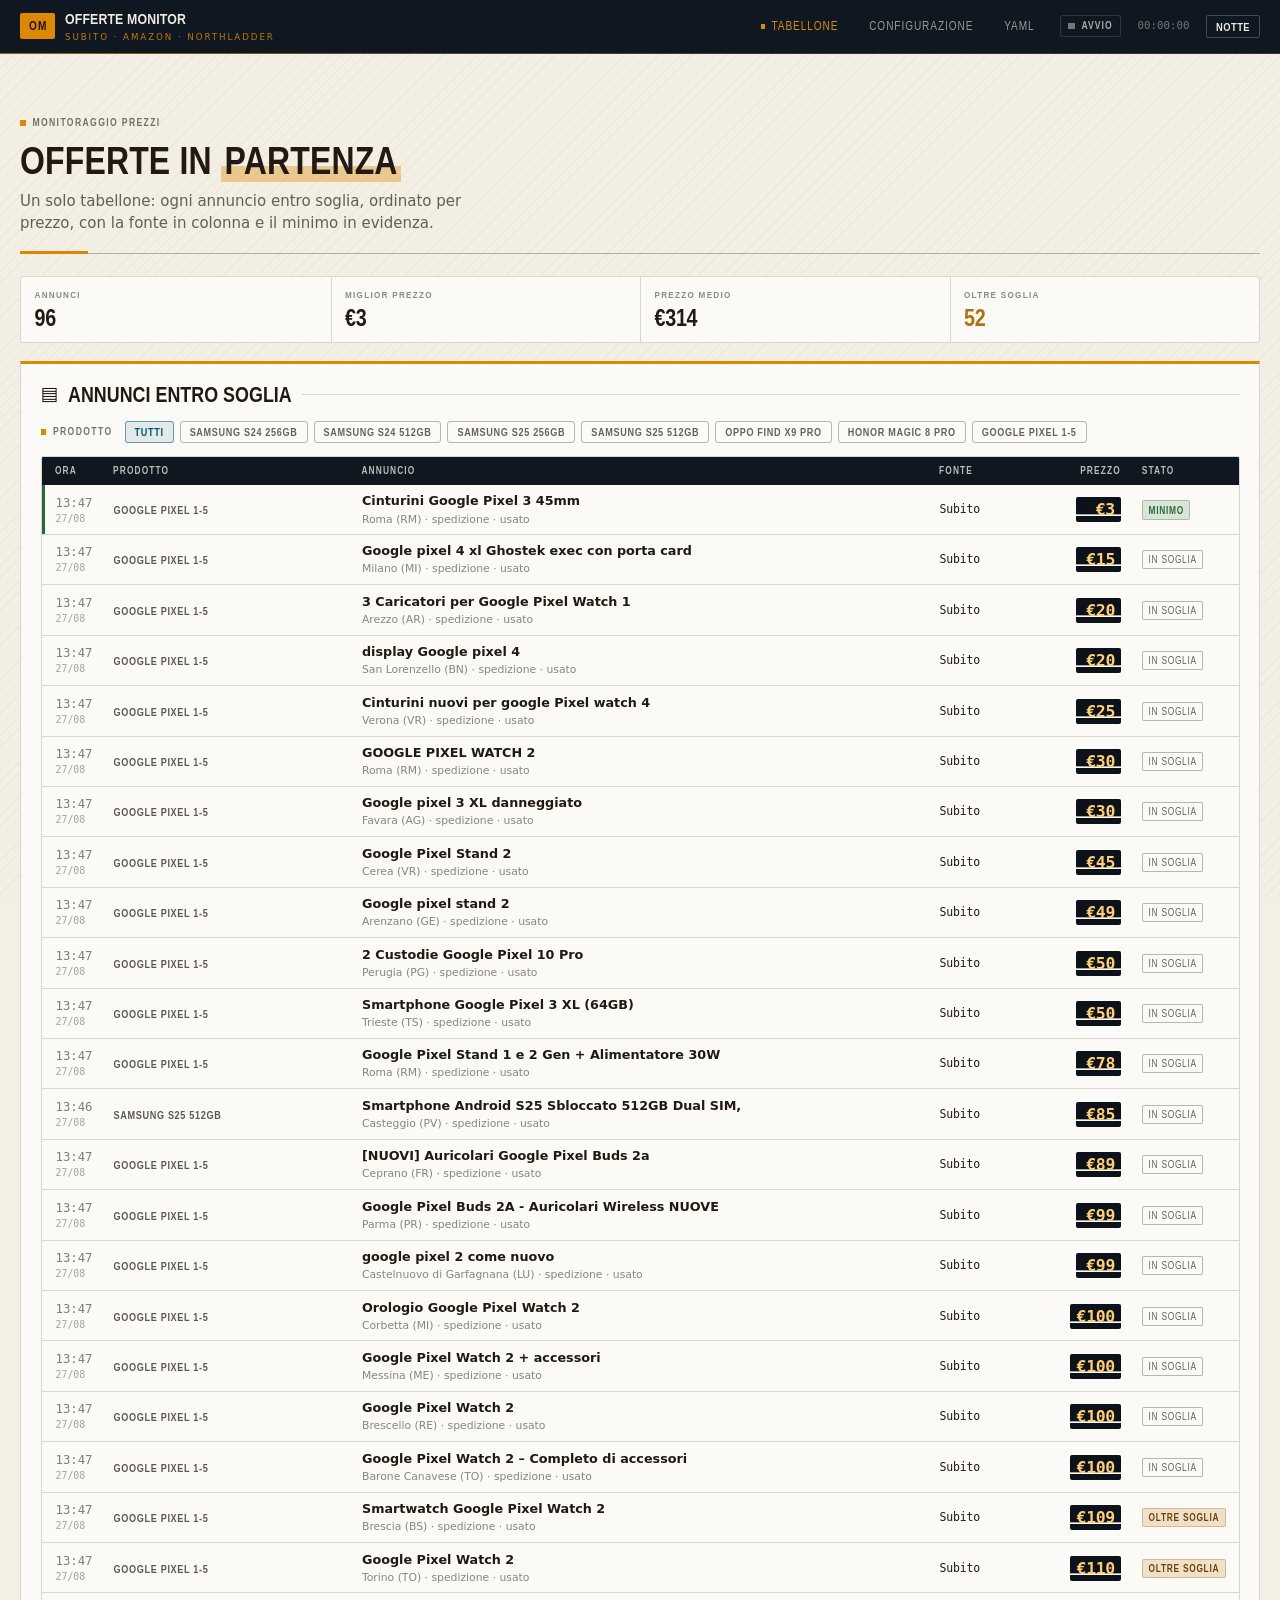
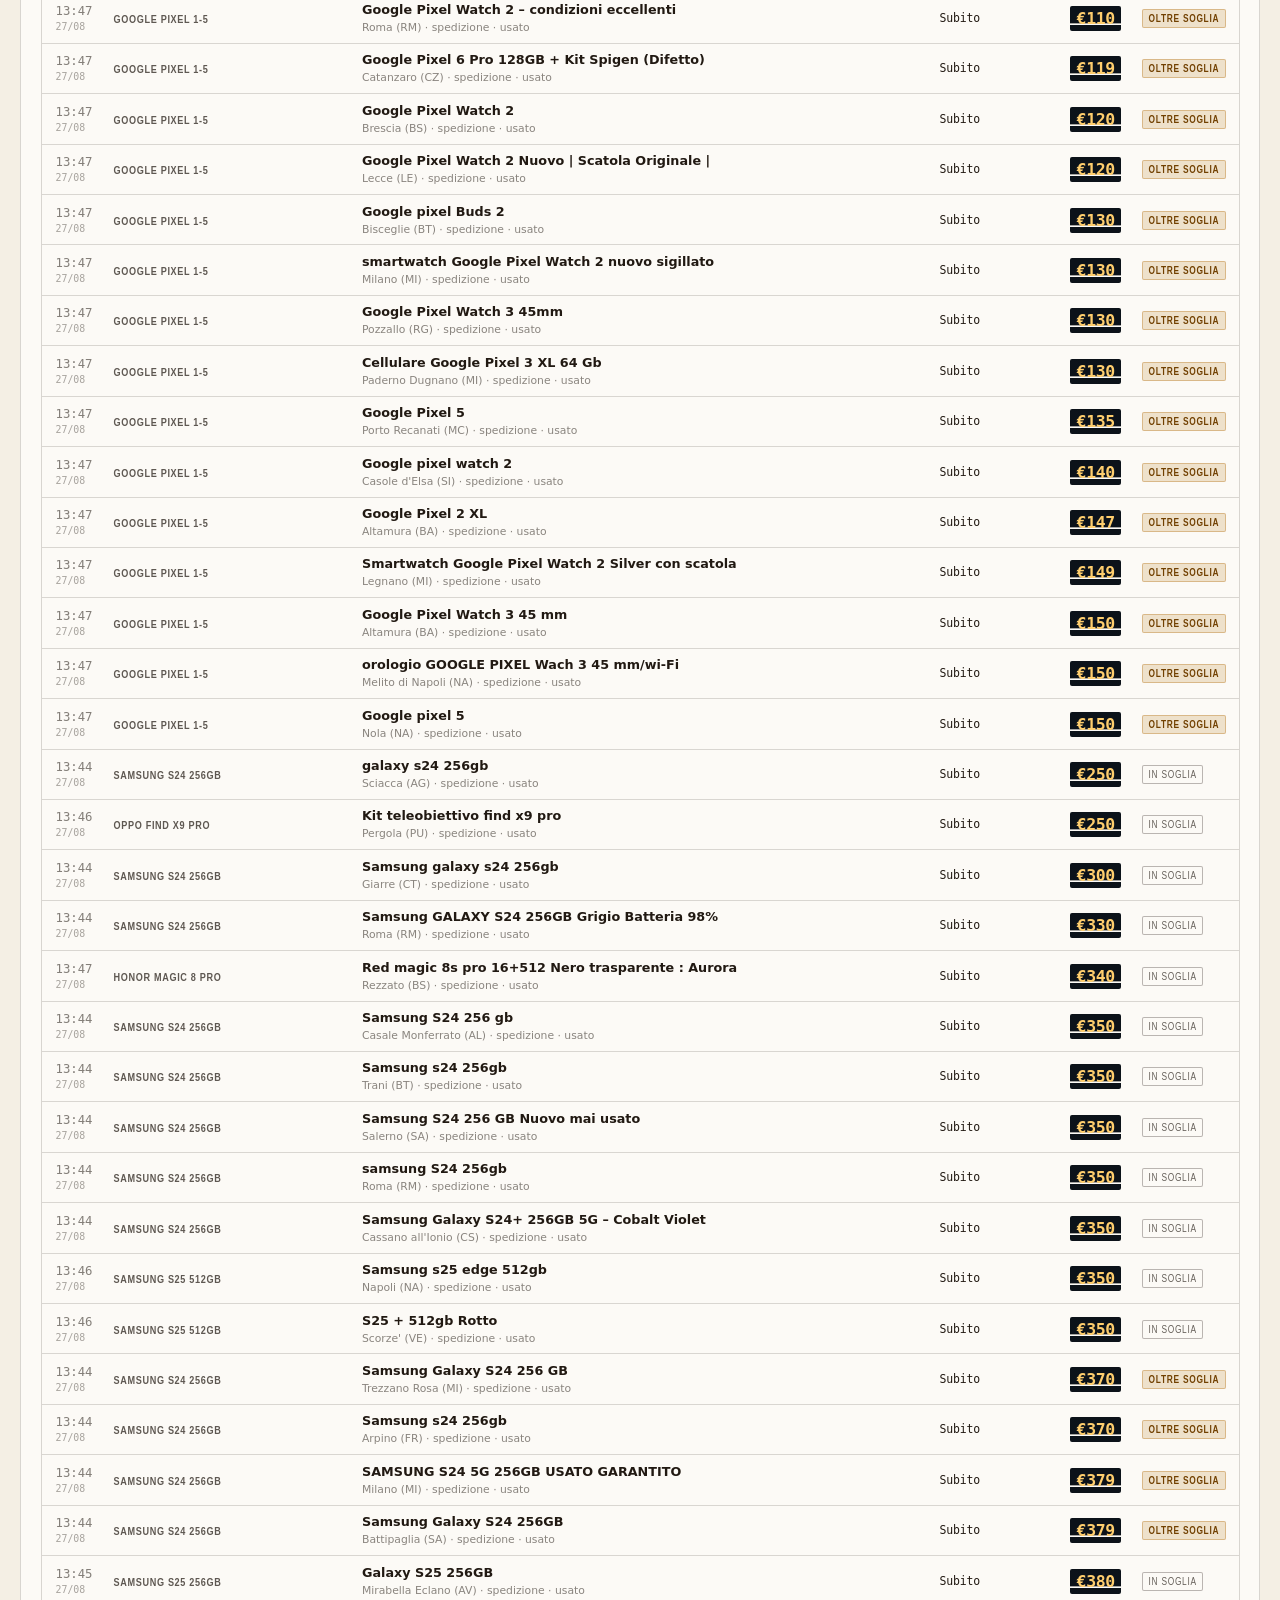
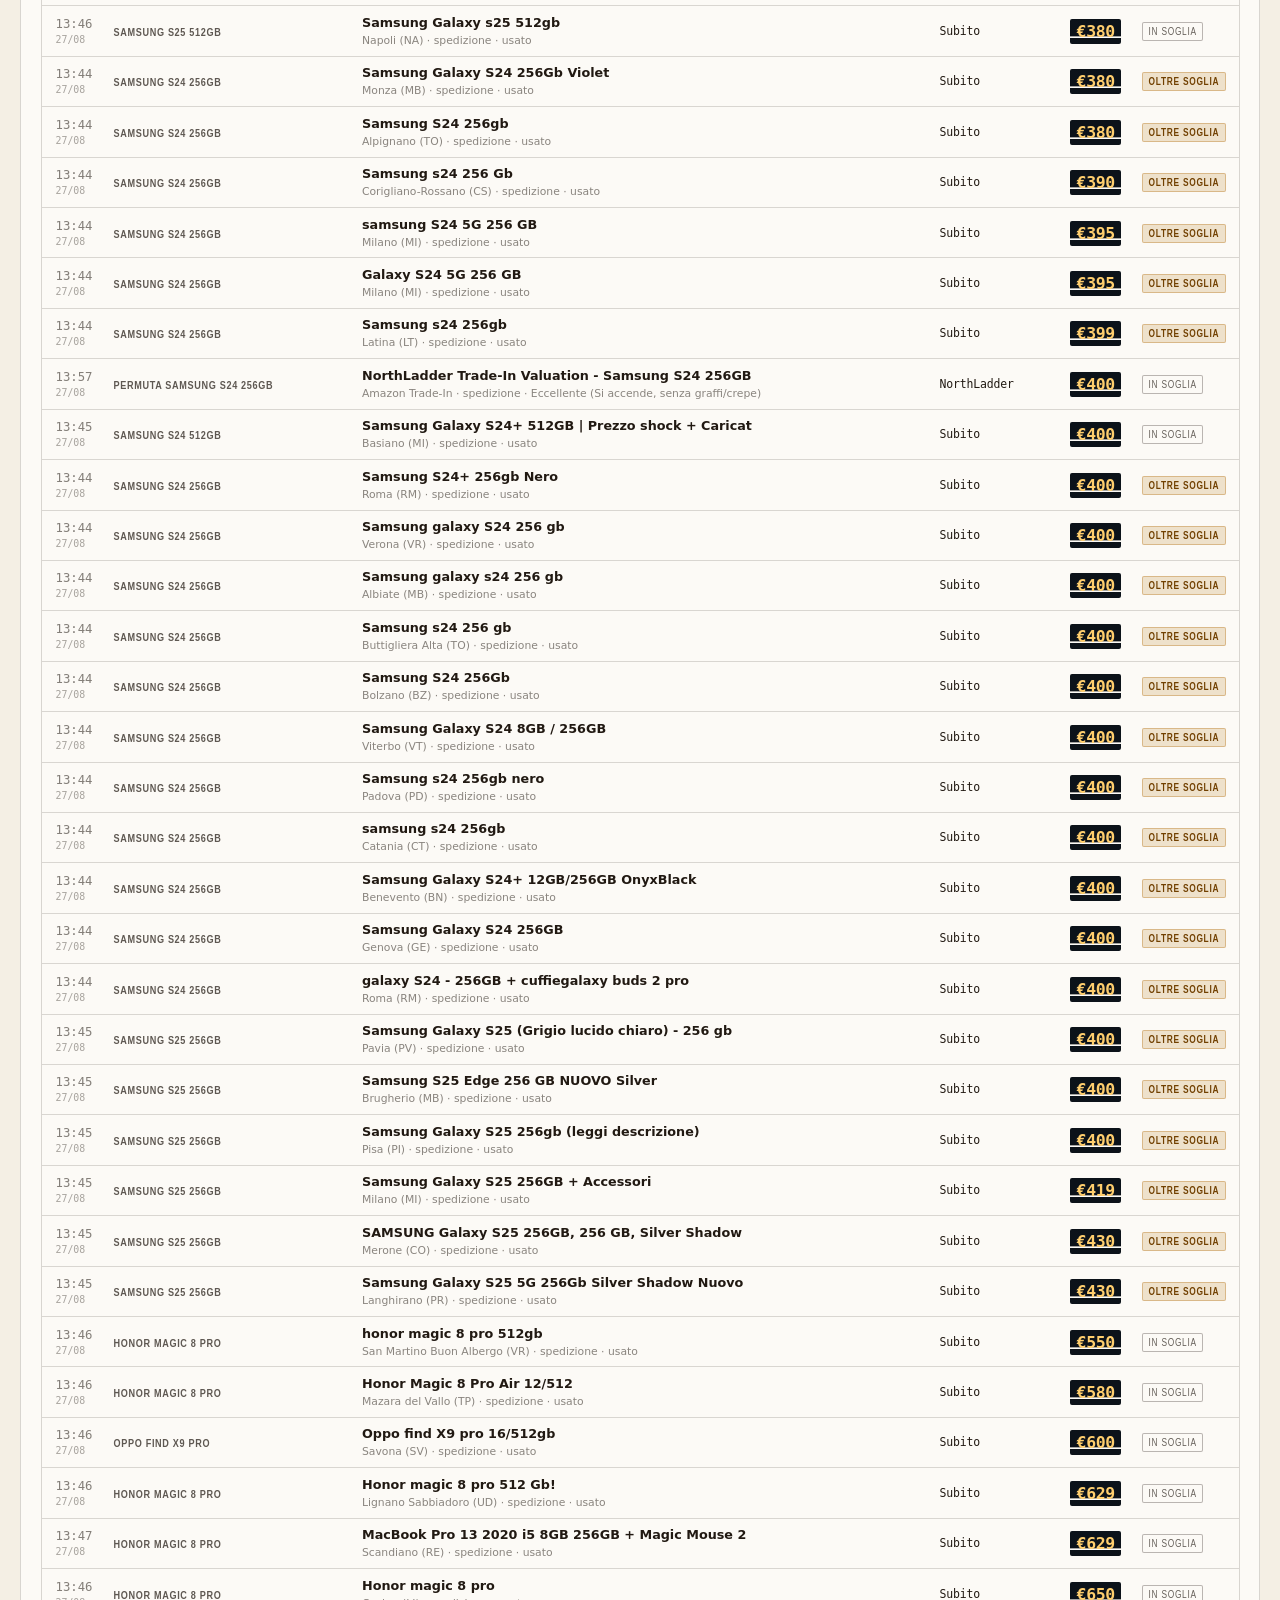
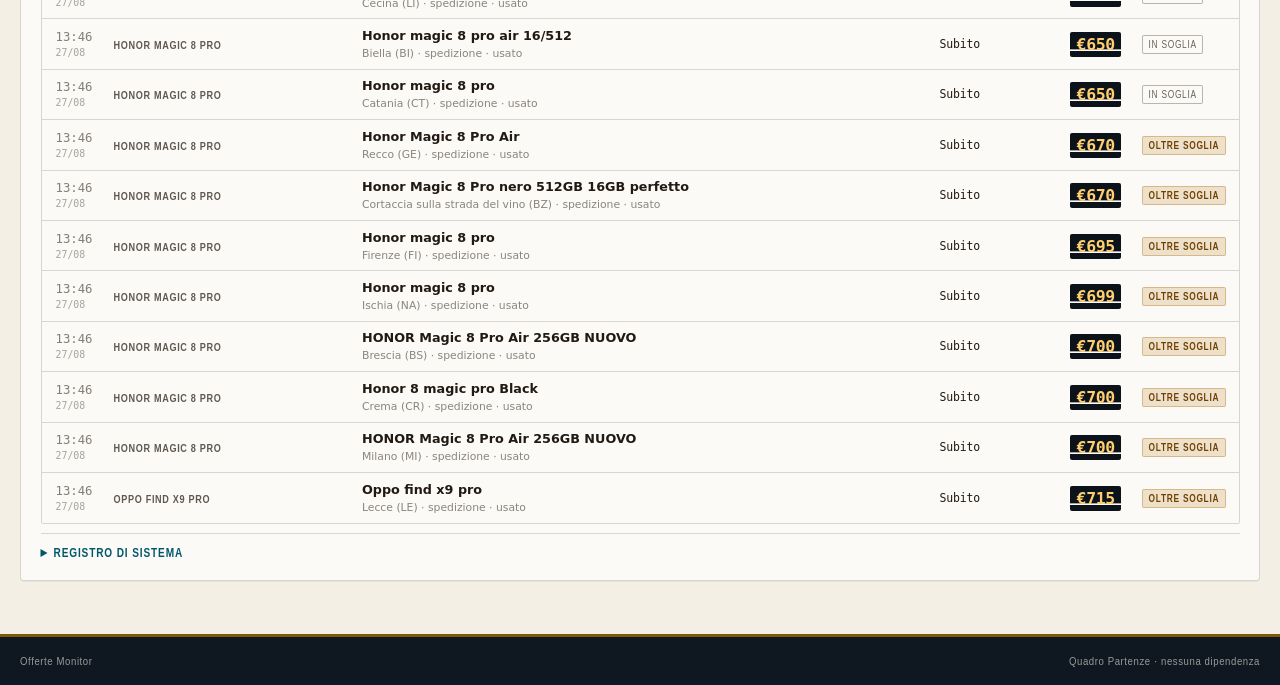
==== commit 9ee892a5: "Chore: Save scan results and sent items history [skip ci]" ====
--- a/index.html
+++ b/index.html
@@ -2271,10 +2271,10 @@
   </script>
 
     <script>
-      window.STATIC_ITEMS = [{"title": "NorthLadder Trade-In Valuation - Samsung S24 256GB", "price": 400, "url": "https://amazonit.northladder.net/it-en/", "source": "NorthLadder", "location": "Amazon Trade-In", "shipping": true, "condition": "Eccellente (Si accende, senza graffi/crepe)", "date": "2026-08-27T13:17:11.782791", "product_name": "Permuta Samsung S24 256GB", "near_miss": false, "max_price": 300}, {"title": "Samsung GALAXY S24 256GB  Grigio Batteria 98%", "price": 330, "url": "https://www.subito.it/telefonia/samsung-galaxy-s24-256gb-grigio-batteria-98-roma-657666898.htm", "source": "Subito.it", "location": "Roma (RM)", "shipping": true, "condition": "usato", "date": "2026-08-27T14:51:54.807956+02:00", "product_name": "Samsung S24 256GB", "near_miss": false, "max_price": 360}, {"title": "Samsung S24 256 gb", "price": 350, "url": "https://www.subito.it/telefonia/samsung-s24-256-gb-alessandria-657256571.htm", "source": "Subito.it", "location": "Casale Monferrato (AL)", "shipping": true, "condition": "usato", "date": "2026-08-27T14:51:54.807993+02:00", "product_name": "Samsung S24 256GB", "near_miss": false, "max_price": 360}, {"title": "Samsung s24 256gb", "price": 350, "url": "https://www.subito.it/telefonia/samsung-s24-256gb-barletta-andria-trani-640805773.htm", "source": "Subito.it", "location": "Trani (BT)", "shipping": true, "condition": "usato", "date": "2026-08-27T14:51:54.808001+02:00", "product_name": "Samsung S24 256GB", "near_miss": false, "max_price": 360}, {"title": "Samsung S24 256 GB Nuovo mai usato", "price": 350, "url": "https://www.subito.it/telefonia/samsung-s24-256-gb-nuovo-mai-usato-salerno-626742909.htm", "source": "Subito.it", "location": "Salerno (SA)", "shipping": true, "condition": "usato", "date": "2026-08-27T14:51:54.808006+02:00", "product_name": "Samsung S24 256GB", "near_miss": false, "max_price": 360}, {"title": "galaxy s24 256gb", "price": 250, "url": "https://www.subito.it/telefonia/galaxy-s24-256gb-agrigento-655211453.htm", "source": "Subito.it", "location": "Sciacca (AG)", "shipping": true, "condition": "usato", "date": "2026-08-27T14:54:13.455394+02:00", "product_name": "Samsung S24 256GB", "near_miss": false, "max_price": 360}, {"title": "Samsung galaxy s24 256gb", "price": 300, "url": "https://www.subito.it/telefonia/samsung-galaxy-s24-256gb-catania-647804602.htm", "source": "Subito.it", "location": "Giarre (CT)", "shipping": true, "condition": "usato", "date": "2026-08-27T14:54:13.455418+02:00", "product_name": "Samsung S24 256GB", "near_miss": false, "max_price": 360}, {"title": "samsung  S24 256gb", "price": 350, "url": "https://www.subito.it/telefonia/samsung-s24-256gb-roma-657215942.htm", "source": "Subito.it", "location": "Roma (RM)", "shipping": true, "condition": "usato", "date": "2026-08-27T14:54:13.455437+02:00", "product_name": "Samsung S24 256GB", "near_miss": false, "max_price": 360}, {"title": "Samsung Galaxy S24+ 256GB 5G – Cobalt Violet", "price": 350, "url": "https://www.subito.it/telefonia/samsung-galaxy-s24-256gb-5g-cobalt-violet-cosenza-653829250.htm", "source": "Subito.it", "location": "Cassano all'Ionio (CS)", "shipping": true, "condition": "usato", "date": "2026-08-27T14:54:13.455445+02:00", "product_name": "Samsung S24 256GB", "near_miss": false, "max_price": 360}, {"title": "Samsung Galaxy S24+ 512GB | Prezzo shock + Caricat", "price": 400, "url": "https://www.subito.it/telefonia/samsung-galaxy-s24-512gb-prezzo-shock-caricat-milano-645444401.htm", "source": "Subito.it", "location": "Basiano (MI)", "shipping": true, "condition": "usato", "date": "2026-08-27T14:57:14.990092+02:00", "product_name": "Samsung S24 512GB", "near_miss": false, "max_price": 400}, {"title": "Galaxy S25 256GB", "price": 380, "url": "https://www.subito.it/telefonia/galaxy-s25-256gb-avellino-658305645.htm", "source": "Subito.it", "location": "Mirabella Eclano (AV)", "shipping": true, "condition": "usato", "date": "2026-08-27T15:00:18.983650+02:00", "product_name": "Samsung S25 256GB", "near_miss": false, "max_price": 380}, {"title": "Samsung Galaxy s25 512gb", "price": 380, "url": "https://www.subito.it/telefonia/samsung-galaxy-s25-512gb-napoli-640616251.htm", "source": "Subito.it", "location": "Napoli (NA)", "shipping": true, "condition": "usato", "date": "2026-08-27T15:01:05.884356+02:00", "product_name": "Samsung S25 512GB", "near_miss": false, "max_price": 400}, {"title": "Smartphone Android S25 Sbloccato 512GB Dual SIM,", "price": 85, "url": "https://www.subito.it/telefonia/smartphone-android-s25-sbloccato-512gb-dual-sim-pavia-645117102.htm", "source": "Subito.it", "location": "Casteggio (PV)", "shipping": true, "condition": "usato", "date": "2026-08-27T15:03:26.724331+02:00", "product_name": "Samsung S25 512GB", "near_miss": false, "max_price": 400}, {"title": "Samsung s25 edge 512gb", "price": 350, "url": "https://www.subito.it/telefonia/samsung-s25-edge-512gb-napoli-658125977.htm", "source": "Subito.it", "location": "Napoli (NA)", "shipping": true, "condition": "usato", "date": "2026-08-27T15:03:26.724338+02:00", "product_name": "Samsung S25 512GB", "near_miss": false, "max_price": 400}, {"title": "S25 + 512gb Rotto", "price": 350, "url": "https://www.subito.it/telefonia/s25-512gb-rotto-venezia-648820149.htm", "source": "Subito.it", "location": "Scorze' (VE)", "shipping": true, "condition": "usato", "date": "2026-08-27T15:03:26.724343+02:00", "product_name": "Samsung S25 512GB", "near_miss": false, "max_price": 400}, {"title": "Oppo find X9 pro 16/512gb", "price": 600, "url": "https://www.subito.it/telefonia/oppo-find-x9-pro-16-512gb-savona-649840724.htm", "source": "Subito.it", "location": "Savona (SV)", "shipping": true, "condition": "usato", "date": "2026-08-27T15:04:12.672253+02:00", "product_name": "OPPO Find X9 Pro", "near_miss": false, "max_price": 700}, {"title": "Kit teleobiettivo find x9 pro", "price": 250, "url": "https://www.subito.it/fotografia/kit-teleobiettivo-find-x9-pro-pesaro-urbino-658366173.htm", "source": "Subito.it", "location": "Pergola (PU)", "shipping": true, "condition": "usato", "date": "2026-08-27T15:04:58.537777+02:00", "product_name": "OPPO Find X9 Pro", "near_miss": false, "max_price": 700}, {"title": "honor magic 8 pro 512gb", "price": 550, "url": "https://www.subito.it/telefonia/honor-magic-8-pro-512gb-verona-658075704.htm", "source": "Subito.it", "location": "San Martino Buon Albergo (VR)", "shipping": true, "condition": "usato", "date": "2026-08-27T15:05:45.184661+02:00", "product_name": "Honor Magic 8 Pro", "near_miss": false, "max_price": 650}, {"title": "Honor Magic 8 Pro Air 12/512", "price": 580, "url": "https://www.subito.it/telefonia/honor-magic-8-pro-air-12-512-trapani-657863759.htm", "source": "Subito.it", "location": "Mazara del Vallo (TP)", "shipping": true, "condition": "usato", "date": "2026-08-27T15:05:45.184667+02:00", "product_name": "Honor Magic 8 Pro", "near_miss": false, "max_price": 650}, {"title": "Honor magic 8 pro 512 Gb!", "price": 629, "url": "https://www.subito.it/telefonia/honor-magic-8-pro-512-gb-udine-658334151.htm", "source": "Subito.it", "location": "Lignano Sabbiadoro (UD)", "shipping": true, "condition": "usato", "date": "2026-08-27T15:05:45.184675+02:00", "product_name": "Honor Magic 8 Pro", "near_miss": false, "max_price": 650}, {"title": "Honor magic 8 pro", "price": 650, "url": "https://www.subito.it/telefonia/honor-magic-8-pro-livorno-658434591.htm", "source": "Subito.it", "location": "Cecina (LI)", "shipping": true, "condition": "usato", "date": "2026-08-27T15:05:45.184679+02:00", "product_name": "Honor Magic 8 Pro", "near_miss": false, "max_price": 650}, {"title": "Honor magic 8 pro air 16/512", "price": 650, "url": "https://www.subito.it/telefonia/honor-magic-8-pro-air-16-512-biella-657254331.htm", "source": "Subito.it", "location": "Biella (BI)", "shipping": true, "condition": "usato", "date": "2026-08-27T15:05:45.184684+02:00", "product_name": "Honor Magic 8 Pro", "near_miss": false, "max_price": 650}, {"title": "Honor magic 8 pro", "price": 650, "url": "https://www.subito.it/telefonia/honor-magic-8-pro-catania-656057417.htm", "source": "Subito.it", "location": "Catania (CT)", "shipping": true, "condition": "usato", "date": "2026-08-27T15:05:45.184689+02:00", "product_name": "Honor Magic 8 Pro", "near_miss": false, "max_price": 650}, {"title": "3 Caricatori per Google Pixel Watch 1", "price": 20, "url": "https://www.subito.it/telefonia/3-caricatori-per-google-pixel-watch-1-arezzo-651239568.htm", "source": "Subito.it", "location": "Arezzo (AR)", "shipping": true, "condition": "usato", "date": "2026-08-27T15:07:16.260638+02:00", "product_name": "Google Pixel 1-5", "near_miss": false, "max_price": 100}, {"title": "Cinturini Google Pixel 3 45mm", "price": 3, "url": "https://www.subito.it/telefonia/cinturini-google-pixel-3-45mm-roma-625254921.htm", "source": "Subito.it", "location": "Roma (RM)", "shipping": true, "condition": "usato", "date": "2026-08-27T15:08:47.383595+02:00", "product_name": "Google Pixel 1-5", "near_miss": false, "max_price": 100}, {"title": "Google pixel 4 xl  Ghostek exec con porta card", "price": 15, "url": "https://www.subito.it/telefonia/google-pixel-4-xl-ghostek-exec-con-porta-card-milano-594527931.htm", "source": "Subito.it", "location": "Milano (MI)", "shipping": true, "condition": "usato", "date": "2026-08-27T15:09:32.852099+02:00", "product_name": "Google Pixel 1-5", "near_miss": false, "max_price": 100}, {"title": "display Google pixel 4", "price": 20, "url": "https://www.subito.it/telefonia/display-google-pixel-4-benevento-640083640.htm", "source": "Subito.it", "location": "San Lorenzello (BN)", "shipping": true, "condition": "usato", "date": "2026-08-27T15:09:32.852105+02:00", "product_name": "Google Pixel 1-5", "near_miss": false, "max_price": 100}, {"title": "Cinturini nuovi per  google Pixel  watch 4", "price": 25, "url": "https://www.subito.it/telefonia/cinturini-nuovi-per-google-pixel-watch-4-verona-628949948.htm", "source": "Subito.it", "location": "Verona (VR)", "shipping": true, "condition": "usato", "date": "2026-08-27T15:09:32.852113+02:00", "product_name": "Google Pixel 1-5", "near_miss": false, "max_price": 100}, {"title": "Samsung Galaxy S24 256 GB", "price": 370, "url": "https://www.subito.it/telefonia/samsung-galaxy-s24-256-gb-milano-656539746.htm", "source": "Subito.it", "location": "Trezzano Rosa (MI)", "shipping": true, "condition": "usato", "date": "2026-08-27T14:51:54.808010+02:00", "product_name": "Samsung S24 256GB", "near_miss": true, "max_price": 360}, {"title": "Samsung Galaxy S24 256Gb Violet", "price": 380, "url": "https://www.subito.it/telefonia/samsung-galaxy-s24-256gb-violet-monza-656064149.htm", "source": "Subito.it", "location": "Monza (MB)", "shipping": true, "condition": "usato", "date": "2026-08-27T14:51:54.808014+02:00", "product_name": "Samsung S24 256GB", "near_miss": true, "max_price": 360}, {"title": "Samsung s24 256 Gb", "price": 390, "url": "https://www.subito.it/telefonia/samsung-s24-256-gb-cosenza-656066337.htm", "source": "Subito.it", "location": "Corigliano-Rossano (CS)", "shipping": true, "condition": "usato", "date": "2026-08-27T14:51:54.808019+02:00", "product_name": "Samsung S24 256GB", "near_miss": true, "max_price": 360}, {"title": "samsung  S24 5G 256 GB", "price": 395, "url": "https://www.subito.it/telefonia/samsung-s24-5g-256-gb-milano-658497011.htm", "source": "Subito.it", "location": "Milano (MI)", "shipping": true, "condition": "usato", "date": "2026-08-27T14:51:54.808028+02:00", "product_name": "Samsung S24 256GB", "near_miss": true, "max_price": 360}, {"title": "Samsung S24+ 256gb Nero", "price": 400, "url": "https://www.subito.it/telefonia/samsung-s24-256gb-nero-roma-657123393.htm", "source": "Subito.it", "location": "Roma (RM)", "shipping": true, "condition": "usato", "date": "2026-08-27T14:51:54.808036+02:00", "product_name": "Samsung S24 256GB", "near_miss": true, "max_price": 360}, {"title": "Samsung galaxy S24 256 gb", "price": 400, "url": "https://www.subito.it/telefonia/samsung-galaxy-s24-256-gb-verona-656113813.htm", "source": "Subito.it", "location": "Verona (VR)", "shipping": true, "condition": "usato", "date": "2026-08-27T14:51:54.808041+02:00", "product_name": "Samsung S24 256GB", "near_miss": true, "max_price": 360}, {"title": "Samsung galaxy s24 256 gb", "price": 400, "url": "https://www.subito.it/telefonia/samsung-galaxy-s24-256-gb-monza-640902966.htm", "source": "Subito.it", "location": "Albiate (MB)", "shipping": true, "condition": "usato", "date": "2026-08-27T14:51:54.808047+02:00", "product_name": "Samsung S24 256GB", "near_miss": true, "max_price": 360}, {"title": "Samsung s24 256 gb", "price": 400, "url": "https://www.subito.it/telefonia/samsung-s24-256-gb-torino-621493872.htm", "source": "Subito.it", "location": "Buttigliera Alta (TO)", "shipping": true, "condition": "usato", "date": "2026-08-27T14:51:54.808051+02:00", "product_name": "Samsung S24 256GB", "near_miss": true, "max_price": 360}, {"title": "Galaxy S24 5G 256 GB", "price": 395, "url": "https://www.subito.it/telefonia/galaxy-s24-5g-256-gb-milano-658495019.htm", "source": "Subito.it", "location": "Milano (MI)", "shipping": true, "condition": "usato", "date": "2026-08-27T14:53:26.849084+02:00", "product_name": "Samsung S24 256GB", "near_miss": true, "max_price": 360}, {"title": "Samsung s24 256gb", "price": 370, "url": "https://www.subito.it/telefonia/samsung-s24-256gb-frosinone-656386432.htm", "source": "Subito.it", "location": "Arpino (FR)", "shipping": true, "condition": "usato", "date": "2026-08-27T14:54:13.455460+02:00", "product_name": "Samsung S24 256GB", "near_miss": true, "max_price": 360}, {"title": "SAMSUNG S24 5G 256GB USATO GARANTITO", "price": 379, "url": "https://www.subito.it/telefonia/samsung-s24-5g-256gb-usato-garantito-milano-651245424.htm", "source": "Subito.it", "location": "Milano (MI)", "shipping": true, "condition": "usato", "date": "2026-08-27T14:54:13.455464+02:00", "product_name": "Samsung S24 256GB", "near_miss": true, "max_price": 360}, {"title": "Samsung Galaxy S24 256GB", "price": 379, "url": "https://www.subito.it/telefonia/samsung-galaxy-s24-256gb-salerno-644653631.htm", "source": "Subito.it", "location": "Battipaglia (SA)", "shipping": true, "condition": "usato", "date": "2026-08-27T14:54:13.455470+02:00", "product_name": "Samsung S24 256GB", "near_miss": true, "max_price": 360}, {"title": "Samsung Galaxy S25 (Grigio lucido chiaro) - 256 gb", "price": 400, "url": "https://www.subito.it/telefonia/samsung-galaxy-s25-grigio-lucido-chiaro-256-gb-pavia-652795359.htm", "source": "Subito.it", "location": "Pavia (PV)", "shipping": true, "condition": "usato", "date": "2026-08-27T14:58:00.311490+02:00", "product_name": "Samsung S25 256GB", "near_miss": true, "max_price": 380}, {"title": "Samsung S25 Edge 256 GB NUOVO Silver", "price": 400, "url": "https://www.subito.it/telefonia/samsung-s25-edge-256-gb-nuovo-silver-monza-650886403.htm", "source": "Subito.it", "location": "Brugherio (MB)", "shipping": true, "condition": "usato", "date": "2026-08-27T14:58:00.311512+02:00", "product_name": "Samsung S25 256GB", "near_miss": true, "max_price": 380}, {"title": "SAMSUNG Galaxy S25 256GB, 256 GB, Silver Shadow", "price": 430, "url": "https://www.subito.it/telefonia/samsung-galaxy-s25-256gb-256-gb-silver-shadow-como-656585891.htm", "source": "Subito.it", "location": "Merone (CO)", "shipping": true, "condition": "usato", "date": "2026-08-27T14:58:00.311521+02:00", "product_name": "Samsung S25 256GB", "near_miss": true, "max_price": 380}, {"title": "Samsung Galaxy S25 256gb (leggi descrizione)", "price": 400, "url": "https://www.subito.it/telefonia/samsung-galaxy-s25-256gb-leggi-descrizione-pisa-657350803.htm", "source": "Subito.it", "location": "Pisa (PI)", "shipping": true, "condition": "usato", "date": "2026-08-27T15:00:18.983665+02:00", "product_name": "Samsung S25 256GB", "near_miss": true, "max_price": 380}, {"title": "Samsung Galaxy S25 256GB + Accessori", "price": 419, "url": "https://www.subito.it/telefonia/samsung-galaxy-s25-256gb-accessori-milano-649883782.htm", "source": "Subito.it", "location": "Milano (MI)", "shipping": true, "condition": "usato", "date": "2026-08-27T15:00:18.983676+02:00", "product_name": "Samsung S25 256GB", "near_miss": true, "max_price": 380}, {"title": "Samsung Galaxy S25 5G 256Gb Silver Shadow Nuovo", "price": 430, "url": "https://www.subito.it/telefonia/samsung-galaxy-s25-5g-256gb-silver-shadow-nuovo-parma-657455628.htm", "source": "Subito.it", "location": "Langhirano (PR)", "shipping": true, "condition": "usato", "date": "2026-08-27T15:00:18.983686+02:00", "product_name": "Samsung S25 256GB", "near_miss": true, "max_price": 380}, {"title": "Oppo find x9 pro", "price": 715, "url": "https://www.subito.it/telefonia/oppo-find-x9-pro-lecce-656930594.htm", "source": "Subito.it", "location": "Lecce (LE)", "shipping": true, "condition": "usato", "date": "2026-08-27T15:04:12.672260+02:00", "product_name": "OPPO Find X9 Pro", "near_miss": true, "max_price": 700}, {"title": "Honor Magic 8 Pro Air", "price": 670, "url": "https://www.subito.it/telefonia/honor-magic-8-pro-air-genova-658063262.htm", "source": "Subito.it", "location": "Recco (GE)", "shipping": true, "condition": "usato", "date": "2026-08-27T15:05:45.184692+02:00", "product_name": "Honor Magic 8 Pro", "near_miss": true, "max_price": 650}, {"title": "Honor Magic 8 Pro nero 512GB 16GB perfetto", "price": 670, "url": "https://www.subito.it/telefonia/honor-magic-8-pro-nero-512gb-16gb-perfetto-bolzano-656881559.htm", "source": "Subito.it", "location": "Cortaccia sulla strada del vino (BZ)", "shipping": true, "condition": "usato", "date": "2026-08-27T15:05:45.184696+02:00", "product_name": "Honor Magic 8 Pro", "near_miss": true, "max_price": 650}, {"title": "Honor magic 8 pro", "price": 695, "url": "https://www.subito.it/telefonia/honor-magic-8-pro-firenze-657823303.htm", "source": "Subito.it", "location": "Firenze (FI)", "shipping": true, "condition": "usato", "date": "2026-08-27T15:05:45.184700+02:00", "product_name": "Honor Magic 8 Pro", "near_miss": true, "max_price": 650}, {"title": "Honor magic 8 pro", "price": 699, "url": "https://www.subito.it/telefonia/honor-magic-8-pro-napoli-655915260.htm", "source": "Subito.it", "location": "Ischia (NA)", "shipping": true, "condition": "usato", "date": "2026-08-27T15:05:45.184704+02:00", "product_name": "Honor Magic 8 Pro", "near_miss": true, "max_price": 650}, {"title": "HONOR Magic 8 Pro Air 256GB NUOVO", "price": 700, "url": "https://www.subito.it/telefonia/honor-magic-8-pro-air-256gb-nuovo-brescia-658395619.htm", "source": "Subito.it", "location": "Brescia (BS)", "shipping": true, "condition": "usato", "date": "2026-08-27T15:05:45.184709+02:00", "product_name": "Honor Magic 8 Pro", "near_miss": true, "max_price": 650}, {"title": "Honor 8 magic pro Black", "price": 700, "url": "https://www.subito.it/telefonia/honor-8-magic-pro-black-cremona-658043913.htm", "source": "Subito.it", "location": "Crema (CR)", "shipping": true, "condition": "usato", "date": "2026-08-27T15:05:45.184712+02:00", "product_name": "Honor Magic 8 Pro", "near_miss": true, "max_price": 650}, {"title": "HONOR Magic 8 Pro Air 256GB NUOVO", "price": 700, "url": "https://www.subito.it/telefonia/honor-magic-8-pro-air-256gb-nuovo-milano-656632954.htm", "source": "Subito.it", "location": "Milano (MI)", "shipping": true, "condition": "usato", "date": "2026-08-27T15:05:45.184716+02:00", "product_name": "Honor Magic 8 Pro", "near_miss": true, "max_price": 650}];
-      window.STATIC_CONFIGS = {"config.yaml": "telegram:\n  enabled: true\n  bot_token: \"YOUR_TELEGRAM_BOT_TOKEN\"\n  chat_id: \"YOUR_TELEGRAM_CHAT_ID\"\nscanner:\n  interval_minutes: 10\n  shipping_required: true\n  products:\n  - name: Samsung S24 256GB\n    keywords:\n    - Samsung S24 256\n    - Samsung Galaxy S24 256\n    - S24 256\n    # La ricerca di Subito non lega \"256\" a un titolo che scrive \"256Gb\"\n    # attaccato: sono due parole diverse per il suo indice. Senza questa\n    # variante quegli annunci non tornano proprio dalla ricerca.\n    - S24 256gb\n    exclude_keywords:\n    - fe\n    - ultra\n    - plus\n    - watch\n    - notebook\n    - netbook\n    - laptop\n    - pc\n    - tablet\n    - ipad\n    - galaxy a\n    - scambio\n    - cerco\n    subito_urls: []\n    max_price: 360\n    price_margin: 40\n    subito: true\n    amazon: true\n    search_in_description: false\n  - name: Samsung S24 512GB\n    keywords:\n    - Samsung S24 512\n    - Samsung Galaxy S24 512\n    - S24 512\n    - S24 512gb\n    exclude_keywords:\n    - fe\n    - ultra\n    - plus\n    - watch\n    - notebook\n    - netbook\n    - laptop\n    - pc\n    - tablet\n    - ipad\n    - galaxy a\n    - scambio\n    - cerco\n    subito_urls: []\n    max_price: 400\n    price_margin: 40\n    subito: true\n    amazon: true\n    search_in_description: false\n  - name: Samsung S25 256GB\n    keywords:\n    - Samsung S25 256\n    - Samsung Galaxy S25 256\n    - S25 256\n    - S25 256gb\n    exclude_keywords:\n    - fe\n    - ultra\n    - plus\n    - watch\n    - notebook\n    - netbook\n    - laptop\n    - pc\n    - tablet\n    - ipad\n    - galaxy a\n    - scambio\n    - cerco\n    subito_urls: []\n    max_price: 380\n    # Margine a 50 (era 30): il tetto passa da 410 a 430. Il margine finisce\n    # in pe= dell'URL di ricerca, quindi con 30 gli annunci sopra 410 non\n    # venivano nemmeno restituiti da Subito. Obiettivo reale sempre 380.\n    price_margin: 50\n    subito: true\n    amazon: true\n    search_in_description: false\n  - name: Samsung S25 512GB\n    keywords:\n    - Samsung S25 512\n    - Samsung Galaxy S25 512\n    - S25 512\n    - S25 512gb\n    exclude_keywords:\n    - fe\n    - ultra\n    - plus\n    - watch\n    - scambio\n    - cerco\n    subito_urls: []\n    max_price: 400\n    price_margin: 30\n    subito: true\n    amazon: true\n    search_in_description: false\n  - name: OPPO Find X9 Pro\n    keywords:\n    - OPPO Find X9 Pro\n    - Find X9 Pro\n    exclude_keywords:\n    - custodia\n    - cover\n    - pellicola\n    - vetro\n    - caricatore\n    - cavo\n    - adattatore\n    - case\n    - silicone\n    - schermo\n    - riparazione\n    - ricambio\n    - batteria\n    - scambio\n    - cerco\n    - find x8\n    - find x7\n    - find x6\n    - find x5\n    - neo\n    - lite\n    subito_urls: []\n    max_price: 700\n    price_margin: 50\n    subito: true\n    amazon: true\n    search_in_description: false\n  - name: Honor Magic 8 Pro\n    keywords:\n    - Honor Magic 8 Pro\n    - Magic 8 Pro\n    exclude_keywords:\n    - custodia\n    - cover\n    - pellicola\n    - vetro\n    - caricatore\n    - cavo\n    - adattatore\n    - case\n    - silicone\n    - schermo\n    - riparazione\n    - ricambio\n    - batteria\n    - scambio\n    - cerco\n    - magic 7\n    - magic7\n    - magic 6\n    - magic6\n    - magic 5\n    - magic5\n    - magic v\n    - magicbook\n    - magicpad\n    - magic watch\n    - lite\n    subito_urls: []\n    max_price: 650\n    price_margin: 50\n    subito: true\n    amazon: true\n    search_in_description: false\n  - name: Google Pixel 1-5\n    keywords:\n    - Google Pixel 1\n    - Google Pixel 2\n    - Google Pixel 3\n    - Google Pixel 4\n    - Google Pixel 5\n    exclude_keywords:\n    - custodia\n    - cover\n    - pellicola\n    - vetro\n    - caricatore\n    - cavo\n    - adattatore\n    - case\n    - silicone\n    - schermo\n    - riparazione\n    - ricambio\n    - batteria\n    subito_urls: []\n    max_price: 100\n    price_margin: 50\n    subito: true\n    amazon: true\n    search_in_description: false\nweb:\n  host: 0.0.0.0\n  port: 5000\n  debug: false\n", "subito.yaml": "enabled: true\nname: Subito.it\nsource_key: subito\nbase_url: https://www.subito.it\nsearch_url: https://www.subito.it/annunci-italia/vendita/usato/?q={keyword}&shp=true&order=priceasc\nmax_pages: 20\nheaders:\n  User-Agent: Mozilla/5.0 (Windows NT 10.0; Win64; x64) AppleWebKit/537.36 (KHTML,\n    like Gecko) Chrome/128.0.0.0 Safari/537.36\n  Accept: text/html,application/xhtml+xml,application/xml;q=0.9,image/avif,image/webp,*/*;q=0.8\n  Accept-Language: it-IT,it;q=0.9,en-US;q=0.8,en;q=0.7\nfilters:\n  condition: usato\n", "amazon.yaml": "enabled: true\nname: Amazon.it\nsource_key: amazon\nfilters:\n  condition: Nuovo / Ricondizionato / Usato Garantito\nmax_pages: 2\n", "northladder.yaml": "enabled: true\nname: NorthLadder Trade-In\nsource_key: northladder\nurl: https://amazonit.northladder.net\nprice_threshold: 300\ndevice_name: Samsung S24 256GB\ninterval_hours: 2\nuser_details:\n  first_name: \"Michele\"\n  last_name: \"De Angelis\"\n  email: \"mic.deangelis@gmail.com\"\n  phone: \"3333305176\"\n  city: \"Piano di Sorrento\"\n  company: \"MSC Crew Services\"\n  address: \"Via delle Rose 60\"\n  address_extra: \"Ufficio\"\n  zip_code: \"80063\"\n"};
-      window.STATIC_CONFIG_DATA = {"general": {"interval_minutes": 10, "shipping_required": true}, "telegram": {"enabled": true, "bot_token": "YOUR_TELEGRAM_BOT_TOKEN", "chat_id": "YOUR_TELEGRAM_CHAT_ID"}, "products": [{"name": "Samsung S24 256GB", "keywords": ["Samsung S24 256", "Samsung Galaxy S24 256", "S24 256", "S24 256gb"], "exclude_keywords": ["fe", "ultra", "plus", "watch", "notebook", "netbook", "laptop", "pc", "tablet", "ipad", "galaxy a", "scambio", "cerco"], "subito_urls": [], "max_price": 360, "price_margin": 40, "subito": true, "amazon": true, "search_in_description": false}, {"name": "Samsung S24 512GB", "keywords": ["Samsung S24 512", "Samsung Galaxy S24 512", "S24 512", "S24 512gb"], "exclude_keywords": ["fe", "ultra", "plus", "watch", "notebook", "netbook", "laptop", "pc", "tablet", "ipad", "galaxy a", "scambio", "cerco"], "subito_urls": [], "max_price": 400, "price_margin": 40, "subito": true, "amazon": true, "search_in_description": false}, {"name": "Samsung S25 256GB", "keywords": ["Samsung S25 256", "Samsung Galaxy S25 256", "S25 256", "S25 256gb"], "exclude_keywords": ["fe", "ultra", "plus", "watch", "notebook", "netbook", "laptop", "pc", "tablet", "ipad", "galaxy a", "scambio", "cerco"], "subito_urls": [], "max_price": 380, "price_margin": 50, "subito": true, "amazon": true, "search_in_description": false}, {"name": "Samsung S25 512GB", "keywords": ["Samsung S25 512", "Samsung Galaxy S25 512", "S25 512", "S25 512gb"], "exclude_keywords": ["fe", "ultra", "plus", "watch", "scambio", "cerco"], "subito_urls": [], "max_price": 400, "price_margin": 30, "subito": true, "amazon": true, "search_in_description": false}, {"name": "OPPO Find X9 Pro", "keywords": ["OPPO Find X9 Pro", "Find X9 Pro"], "exclude_keywords": ["custodia", "cover", "pellicola", "vetro", "caricatore", "cavo", "adattatore", "case", "silicone", "schermo", "riparazione", "ricambio", "batteria", "scambio", "cerco", "find x8", "find x7", "find x6", "find x5", "neo", "lite"], "subito_urls": [], "max_price": 700, "price_margin": 50, "subito": true, "amazon": true, "search_in_description": false}, {"name": "Honor Magic 8 Pro", "keywords": ["Honor Magic 8 Pro", "Magic 8 Pro"], "exclude_keywords": ["custodia", "cover", "pellicola", "vetro", "caricatore", "cavo", "adattatore", "case", "silicone", "schermo", "riparazione", "ricambio", "batteria", "scambio", "cerco", "magic 7", "magic7", "magic 6", "magic6", "magic 5", "magic5", "magic v", "magicbook", "magicpad", "magic watch", "lite"], "subito_urls": [], "max_price": 650, "price_margin": 50, "subito": true, "amazon": true, "search_in_description": false}, {"name": "Google Pixel 1-5", "keywords": ["Google Pixel 1", "Google Pixel 2", "Google Pixel 3", "Google Pixel 4", "Google Pixel 5"], "exclude_keywords": ["custodia", "cover", "pellicola", "vetro", "caricatore", "cavo", "adattatore", "case", "silicone", "schermo", "riparazione", "ricambio", "batteria"], "subito_urls": [], "max_price": 100, "price_margin": 50, "subito": true, "amazon": true, "search_in_description": false}], "subito": {"enabled": true, "max_pages": 20}, "amazon": {"enabled": true, "max_pages": 2}};
-      window.STATIC_LOGS = [{"message": "Build statico generato da GitHub Actions - 7 prodotti monitorati.", "level": "info", "time": "15:17:11"}, {"message": "[SUBITO.IT] Scansione completata: 53 annunci entro soglia.", "level": "found", "time": "15:17:11"}, {"message": "[AMAZON.IT] Scansione completata: 0 annunci entro soglia.", "level": "scan", "time": "15:17:11"}, {"message": "[NORTHLADDER] Ultima valutazione permuta Samsung S24 256GB: 400EUR (soglia 300EUR).", "level": "found", "time": "15:17:11"}, {"message": "[TELEGRAM] Notifiche abilitate (token da GitHub Secrets).", "level": "found", "time": "15:17:11"}, {"message": "Prossima esecuzione via cron GitHub Actions (ogni 15 minuti). Il pannello configurazione e' di sola lettura su GitHub Pages.", "level": "info", "time": "15:17:11"}];
+      window.STATIC_ITEMS = [{"title": "NorthLadder Trade-In Valuation - Samsung S24 256GB", "price": 400, "url": "https://amazonit.northladder.net/it-en/", "source": "NorthLadder", "location": "Amazon Trade-In", "shipping": true, "condition": "Eccellente (Si accende, senza graffi/crepe)", "date": "2026-08-27T13:57:14.245661", "product_name": "Permuta Samsung S24 256GB", "near_miss": false, "max_price": 300}, {"title": "Samsung GALAXY S24 256GB  Grigio Batteria 98%", "price": 330, "url": "https://www.subito.it/telefonia/samsung-galaxy-s24-256gb-grigio-batteria-98-roma-657666898.htm", "source": "Subito.it", "location": "Roma (RM)", "shipping": true, "condition": "usato", "date": "2026-08-27T15:44:30.539636+02:00", "product_name": "Samsung S24 256GB", "near_miss": false, "max_price": 360}, {"title": "Samsung S24 256 gb", "price": 350, "url": "https://www.subito.it/telefonia/samsung-s24-256-gb-alessandria-657256571.htm", "source": "Subito.it", "location": "Casale Monferrato (AL)", "shipping": true, "condition": "usato", "date": "2026-08-27T15:44:30.539680+02:00", "product_name": "Samsung S24 256GB", "near_miss": false, "max_price": 360}, {"title": "Samsung s24 256gb", "price": 350, "url": "https://www.subito.it/telefonia/samsung-s24-256gb-barletta-andria-trani-640805773.htm", "source": "Subito.it", "location": "Trani (BT)", "shipping": true, "condition": "usato", "date": "2026-08-27T15:44:30.539691+02:00", "product_name": "Samsung S24 256GB", "near_miss": false, "max_price": 360}, {"title": "Samsung S24 256 GB Nuovo mai usato", "price": 350, "url": "https://www.subito.it/telefonia/samsung-s24-256-gb-nuovo-mai-usato-salerno-626742909.htm", "source": "Subito.it", "location": "Salerno (SA)", "shipping": true, "condition": "usato", "date": "2026-08-27T15:44:30.539701+02:00", "product_name": "Samsung S24 256GB", "near_miss": false, "max_price": 360}, {"title": "galaxy s24 256gb", "price": 250, "url": "https://www.subito.it/telefonia/galaxy-s24-256gb-agrigento-655211453.htm", "source": "Subito.it", "location": "Sciacca (AG)", "shipping": true, "condition": "usato", "date": "2026-08-27T15:44:53.740566+02:00", "product_name": "Samsung S24 256GB", "near_miss": false, "max_price": 360}, {"title": "Samsung galaxy s24 256gb", "price": 300, "url": "https://www.subito.it/telefonia/samsung-galaxy-s24-256gb-catania-647804602.htm", "source": "Subito.it", "location": "Giarre (CT)", "shipping": true, "condition": "usato", "date": "2026-08-27T15:44:53.740595+02:00", "product_name": "Samsung S24 256GB", "near_miss": false, "max_price": 360}, {"title": "samsung  S24 256gb", "price": 350, "url": "https://www.subito.it/telefonia/samsung-s24-256gb-roma-657215942.htm", "source": "Subito.it", "location": "Roma (RM)", "shipping": true, "condition": "usato", "date": "2026-08-27T15:44:53.740629+02:00", "product_name": "Samsung S24 256GB", "near_miss": false, "max_price": 360}, {"title": "Samsung Galaxy S24+ 256GB 5G – Cobalt Violet", "price": 350, "url": "https://www.subito.it/telefonia/samsung-galaxy-s24-256gb-5g-cobalt-violet-cosenza-653829250.htm", "source": "Subito.it", "location": "Cassano all'Ionio (CS)", "shipping": true, "condition": "usato", "date": "2026-08-27T15:44:53.740641+02:00", "product_name": "Samsung S24 256GB", "near_miss": false, "max_price": 360}, {"title": "Samsung Galaxy S24+ 512GB | Prezzo shock + Caricat", "price": 400, "url": "https://www.subito.it/telefonia/samsung-galaxy-s24-512gb-prezzo-shock-caricat-milano-645444401.htm", "source": "Subito.it", "location": "Basiano (MI)", "shipping": true, "condition": "usato", "date": "2026-08-27T15:45:21.184453+02:00", "product_name": "Samsung S24 512GB", "near_miss": false, "max_price": 400}, {"title": "Galaxy S25 256GB", "price": 380, "url": "https://www.subito.it/telefonia/galaxy-s25-256gb-avellino-658305645.htm", "source": "Subito.it", "location": "Mirabella Eclano (AV)", "shipping": true, "condition": "usato", "date": "2026-08-27T15:45:55.926653+02:00", "product_name": "Samsung S25 256GB", "near_miss": false, "max_price": 380}, {"title": "Samsung Galaxy s25 512gb", "price": 380, "url": "https://www.subito.it/telefonia/samsung-galaxy-s25-512gb-napoli-640616251.htm", "source": "Subito.it", "location": "Napoli (NA)", "shipping": true, "condition": "usato", "date": "2026-08-27T15:46:06.457221+02:00", "product_name": "Samsung S25 512GB", "near_miss": false, "max_price": 400}, {"title": "Smartphone Android S25 Sbloccato 512GB Dual SIM,", "price": 85, "url": "https://www.subito.it/telefonia/smartphone-android-s25-sbloccato-512gb-dual-sim-pavia-645117102.htm", "source": "Subito.it", "location": "Casteggio (PV)", "shipping": true, "condition": "usato", "date": "2026-08-27T15:46:35.402244+02:00", "product_name": "Samsung S25 512GB", "near_miss": false, "max_price": 400}, {"title": "Samsung s25 edge 512gb", "price": 350, "url": "https://www.subito.it/telefonia/samsung-s25-edge-512gb-napoli-658125977.htm", "source": "Subito.it", "location": "Napoli (NA)", "shipping": true, "condition": "usato", "date": "2026-08-27T15:46:35.402256+02:00", "product_name": "Samsung S25 512GB", "near_miss": false, "max_price": 400}, {"title": "S25 + 512gb Rotto", "price": 350, "url": "https://www.subito.it/telefonia/s25-512gb-rotto-venezia-648820149.htm", "source": "Subito.it", "location": "Scorze' (VE)", "shipping": true, "condition": "usato", "date": "2026-08-27T15:46:35.402263+02:00", "product_name": "Samsung S25 512GB", "near_miss": false, "max_price": 400}, {"title": "Oppo find X9 pro 16/512gb", "price": 600, "url": "https://www.subito.it/telefonia/oppo-find-x9-pro-16-512gb-savona-649840724.htm", "source": "Subito.it", "location": "Savona (SV)", "shipping": true, "condition": "usato", "date": "2026-08-27T15:46:46.156389+02:00", "product_name": "OPPO Find X9 Pro", "near_miss": false, "max_price": 700}, {"title": "Kit teleobiettivo find x9 pro", "price": 250, "url": "https://www.subito.it/fotografia/kit-teleobiettivo-find-x9-pro-pesaro-urbino-658366173.htm", "source": "Subito.it", "location": "Pergola (PU)", "shipping": true, "condition": "usato", "date": "2026-08-27T15:46:50.851972+02:00", "product_name": "OPPO Find X9 Pro", "near_miss": false, "max_price": 700}, {"title": "honor magic 8 pro 512gb", "price": 550, "url": "https://www.subito.it/telefonia/honor-magic-8-pro-512gb-verona-658075704.htm", "source": "Subito.it", "location": "San Martino Buon Albergo (VR)", "shipping": true, "condition": "usato", "date": "2026-08-27T15:46:55.371502+02:00", "product_name": "Honor Magic 8 Pro", "near_miss": false, "max_price": 650}, {"title": "Honor Magic 8 Pro Air 12/512", "price": 580, "url": "https://www.subito.it/telefonia/honor-magic-8-pro-air-12-512-trapani-657863759.htm", "source": "Subito.it", "location": "Mazara del Vallo (TP)", "shipping": true, "condition": "usato", "date": "2026-08-27T15:46:55.371511+02:00", "product_name": "Honor Magic 8 Pro", "near_miss": false, "max_price": 650}, {"title": "Honor magic 8 pro 512 Gb!", "price": 629, "url": "https://www.subito.it/telefonia/honor-magic-8-pro-512-gb-udine-658334151.htm", "source": "Subito.it", "location": "Lignano Sabbiadoro (UD)", "shipping": true, "condition": "usato", "date": "2026-08-27T15:46:55.371524+02:00", "product_name": "Honor Magic 8 Pro", "near_miss": false, "max_price": 650}, {"title": "Honor magic 8 pro", "price": 650, "url": "https://www.subito.it/telefonia/honor-magic-8-pro-livorno-658434591.htm", "source": "Subito.it", "location": "Cecina (LI)", "shipping": true, "condition": "usato", "date": "2026-08-27T15:46:55.371531+02:00", "product_name": "Honor Magic 8 Pro", "near_miss": false, "max_price": 650}, {"title": "Honor magic 8 pro air 16/512", "price": 650, "url": "https://www.subito.it/telefonia/honor-magic-8-pro-air-16-512-biella-657254331.htm", "source": "Subito.it", "location": "Biella (BI)", "shipping": true, "condition": "usato", "date": "2026-08-27T15:46:55.371538+02:00", "product_name": "Honor Magic 8 Pro", "near_miss": false, "max_price": 650}, {"title": "Honor magic 8 pro", "price": 650, "url": "https://www.subito.it/telefonia/honor-magic-8-pro-catania-656057417.htm", "source": "Subito.it", "location": "Catania (CT)", "shipping": true, "condition": "usato", "date": "2026-08-27T15:46:55.371546+02:00", "product_name": "Honor Magic 8 Pro", "near_miss": false, "max_price": 650}, {"title": "Red magic 8s pro 16+512 Nero trasparente : Aurora", "price": 340, "url": "https://www.subito.it/telefonia/red-magic-8s-pro-16-512-nero-trasparente-aurora-brescia-638252825.htm", "source": "Subito.it", "location": "Rezzato (BS)", "shipping": true, "condition": "usato", "date": "2026-08-27T15:47:03.462943+02:00", "product_name": "Honor Magic 8 Pro", "near_miss": false, "max_price": 650}, {"title": "MacBook Pro 13 2020 i5 8GB 256GB + Magic Mouse 2", "price": 629, "url": "https://www.subito.it/informatica/macbook-pro-13-2020-i5-8gb-256gb-magic-mouse-2-reggio-emilia-649802915.htm", "source": "Subito.it", "location": "Scandiano (RE)", "shipping": true, "condition": "usato", "date": "2026-08-27T15:47:09.231041+02:00", "product_name": "Honor Magic 8 Pro", "near_miss": false, "max_price": 650}, {"title": "3 Caricatori per Google Pixel Watch 1", "price": 20, "url": "https://www.subito.it/telefonia/3-caricatori-per-google-pixel-watch-1-arezzo-651239568.htm", "source": "Subito.it", "location": "Arezzo (AR)", "shipping": true, "condition": "usato", "date": "2026-08-27T15:47:13.676539+02:00", "product_name": "Google Pixel 1-5", "near_miss": false, "max_price": 100}, {"title": "Google Pixel Stand 1 e 2 Gen + Alimentatore 30W", "price": 78, "url": "https://www.subito.it/informatica/google-pixel-stand-1-e-2-gen-alimentatore-30w-roma-657685510.htm", "source": "Subito.it", "location": "Roma (RM)", "shipping": true, "condition": "usato", "date": "2026-08-27T15:47:18.187748+02:00", "product_name": "Google Pixel 1-5", "near_miss": false, "max_price": 100}, {"title": "GOOGLE PIXEL WATCH 2", "price": 30, "url": "https://www.subito.it/telefonia/google-pixel-watch-2-roma-621237364.htm", "source": "Subito.it", "location": "Roma (RM)", "shipping": true, "condition": "usato", "date": "2026-08-27T15:47:26.806620+02:00", "product_name": "Google Pixel 1-5", "near_miss": false, "max_price": 100}, {"title": "Google Pixel Stand 2", "price": 45, "url": "https://www.subito.it/telefonia/google-pixel-stand-2-verona-654575663.htm", "source": "Subito.it", "location": "Cerea (VR)", "shipping": true, "condition": "usato", "date": "2026-08-27T15:47:28.869605+02:00", "product_name": "Google Pixel 1-5", "near_miss": false, "max_price": 100}, {"title": "Google pixel stand 2", "price": 49, "url": "https://www.subito.it/telefonia/google-pixel-stand-2-genova-652434452.htm", "source": "Subito.it", "location": "Arenzano (GE)", "shipping": true, "condition": "usato", "date": "2026-08-27T15:47:28.869614+02:00", "product_name": "Google Pixel 1-5", "near_miss": false, "max_price": 100}, {"title": "2 Custodie Google Pixel 10 Pro", "price": 50, "url": "https://www.subito.it/telefonia/2-custodie-google-pixel-10-pro-perugia-658340304.htm", "source": "Subito.it", "location": "Perugia (PG)", "shipping": true, "condition": "usato", "date": "2026-08-27T15:47:28.869622+02:00", "product_name": "Google Pixel 1-5", "near_miss": false, "max_price": 100}, {"title": "[NUOVI] Auricolari Google Pixel Buds 2a", "price": 89, "url": "https://www.subito.it/telefonia/nuovi-auricolari-google-pixel-buds-2a-frosinone-653648115.htm", "source": "Subito.it", "location": "Ceprano (FR)", "shipping": true, "condition": "usato", "date": "2026-08-27T15:47:31.034877+02:00", "product_name": "Google Pixel 1-5", "near_miss": false, "max_price": 100}, {"title": "Google Pixel Buds 2A - Auricolari Wireless NUOVE", "price": 99, "url": "https://www.subito.it/telefonia/google-pixel-buds-2a-auricolari-wireless-nuove-parma-651107550.htm", "source": "Subito.it", "location": "Parma (PR)", "shipping": true, "condition": "usato", "date": "2026-08-27T15:47:31.034894+02:00", "product_name": "Google Pixel 1-5", "near_miss": false, "max_price": 100}, {"title": "google pixel 2 come nuovo", "price": 99, "url": "https://www.subito.it/telefonia/google-pixel-2-come-nuovo-lucca-538069774.htm", "source": "Subito.it", "location": "Castelnuovo di Garfagnana (LU)", "shipping": true, "condition": "usato", "date": "2026-08-27T15:47:31.034901+02:00", "product_name": "Google Pixel 1-5", "near_miss": false, "max_price": 100}, {"title": "Orologio Google Pixel Watch 2", "price": 100, "url": "https://www.subito.it/telefonia/orologio-google-pixel-watch-2-milano-649950222.htm", "source": "Subito.it", "location": "Corbetta (MI)", "shipping": true, "condition": "usato", "date": "2026-08-27T15:47:31.034912+02:00", "product_name": "Google Pixel 1-5", "near_miss": false, "max_price": 100}, {"title": "Google Pixel Watch 2 + accessori", "price": 100, "url": "https://www.subito.it/telefonia/google-pixel-watch-2-accessori-messina-645248207.htm", "source": "Subito.it", "location": "Messina (ME)", "shipping": true, "condition": "usato", "date": "2026-08-27T15:47:31.034918+02:00", "product_name": "Google Pixel 1-5", "near_miss": false, "max_price": 100}, {"title": "Google Pixel Watch 2", "price": 100, "url": "https://www.subito.it/telefonia/google-pixel-watch-2-reggio-emilia-642080903.htm", "source": "Subito.it", "location": "Brescello (RE)", "shipping": true, "condition": "usato", "date": "2026-08-27T15:47:31.034926+02:00", "product_name": "Google Pixel 1-5", "near_miss": false, "max_price": 100}, {"title": "Google Pixel Watch 2 – Completo di accessori", "price": 100, "url": "https://www.subito.it/telefonia/google-pixel-watch-2-completo-di-accessori-torino-627133266.htm", "source": "Subito.it", "location": "Barone Canavese (TO)", "shipping": true, "condition": "usato", "date": "2026-08-27T15:47:31.034941+02:00", "product_name": "Google Pixel 1-5", "near_miss": false, "max_price": 100}, {"title": "Cinturini Google Pixel 3 45mm", "price": 3, "url": "https://www.subito.it/telefonia/cinturini-google-pixel-3-45mm-roma-625254921.htm", "source": "Subito.it", "location": "Roma (RM)", "shipping": true, "condition": "usato", "date": "2026-08-27T15:47:35.225723+02:00", "product_name": "Google Pixel 1-5", "near_miss": false, "max_price": 100}, {"title": "Google pixel 3 XL danneggiato", "price": 30, "url": "https://www.subito.it/telefonia/google-pixel-3-xl-danneggiato-agrigento-657210392.htm", "source": "Subito.it", "location": "Favara (AG)", "shipping": true, "condition": "usato", "date": "2026-08-27T15:47:37.326917+02:00", "product_name": "Google Pixel 1-5", "near_miss": false, "max_price": 100}, {"title": "Smartphone Google Pixel 3 XL (64GB)", "price": 50, "url": "https://www.subito.it/telefonia/smartphone-google-pixel-3-xl-64gb-trieste-624996662.htm", "source": "Subito.it", "location": "Trieste (TS)", "shipping": true, "condition": "usato", "date": "2026-08-27T15:47:39.389057+02:00", "product_name": "Google Pixel 1-5", "near_miss": false, "max_price": 100}, {"title": "Google pixel 4 xl  Ghostek exec con porta card", "price": 15, "url": "https://www.subito.it/telefonia/google-pixel-4-xl-ghostek-exec-con-porta-card-milano-594527931.htm", "source": "Subito.it", "location": "Milano (MI)", "shipping": true, "condition": "usato", "date": "2026-08-27T15:47:45.658903+02:00", "product_name": "Google Pixel 1-5", "near_miss": false, "max_price": 100}, {"title": "display Google pixel 4", "price": 20, "url": "https://www.subito.it/telefonia/display-google-pixel-4-benevento-640083640.htm", "source": "Subito.it", "location": "San Lorenzello (BN)", "shipping": true, "condition": "usato", "date": "2026-08-27T15:47:45.658917+02:00", "product_name": "Google Pixel 1-5", "near_miss": false, "max_price": 100}, {"title": "Cinturini nuovi per  google Pixel  watch 4", "price": 25, "url": "https://www.subito.it/telefonia/cinturini-nuovi-per-google-pixel-watch-4-verona-628949948.htm", "source": "Subito.it", "location": "Verona (VR)", "shipping": true, "condition": "usato", "date": "2026-08-27T15:47:45.658929+02:00", "product_name": "Google Pixel 1-5", "near_miss": false, "max_price": 100}, {"title": "Samsung Galaxy S24 256 GB", "price": 370, "url": "https://www.subito.it/telefonia/samsung-galaxy-s24-256-gb-milano-656539746.htm", "source": "Subito.it", "location": "Trezzano Rosa (MI)", "shipping": true, "condition": "usato", "date": "2026-08-27T15:44:30.539708+02:00", "product_name": "Samsung S24 256GB", "near_miss": true, "max_price": 360}, {"title": "Samsung Galaxy S24 256Gb Violet", "price": 380, "url": "https://www.subito.it/telefonia/samsung-galaxy-s24-256gb-violet-monza-656064149.htm", "source": "Subito.it", "location": "Monza (MB)", "shipping": true, "condition": "usato", "date": "2026-08-27T15:44:30.539715+02:00", "product_name": "Samsung S24 256GB", "near_miss": true, "max_price": 360}, {"title": "Samsung s24 256 Gb", "price": 390, "url": "https://www.subito.it/telefonia/samsung-s24-256-gb-cosenza-656066337.htm", "source": "Subito.it", "location": "Corigliano-Rossano (CS)", "shipping": true, "condition": "usato", "date": "2026-08-27T15:44:30.539723+02:00", "product_name": "Samsung S24 256GB", "near_miss": true, "max_price": 360}, {"title": "samsung  S24 5G 256 GB", "price": 395, "url": "https://www.subito.it/telefonia/samsung-s24-5g-256-gb-milano-658497011.htm", "source": "Subito.it", "location": "Milano (MI)", "shipping": true, "condition": "usato", "date": "2026-08-27T15:44:30.539737+02:00", "product_name": "Samsung S24 256GB", "near_miss": true, "max_price": 360}, {"title": "Samsung S24+ 256gb Nero", "price": 400, "url": "https://www.subito.it/telefonia/samsung-s24-256gb-nero-roma-657123393.htm", "source": "Subito.it", "location": "Roma (RM)", "shipping": true, "condition": "usato", "date": "2026-08-27T15:44:30.539754+02:00", "product_name": "Samsung S24 256GB", "near_miss": true, "max_price": 360}, {"title": "Samsung galaxy S24 256 gb", "price": 400, "url": "https://www.subito.it/telefonia/samsung-galaxy-s24-256-gb-verona-656113813.htm", "source": "Subito.it", "location": "Verona (VR)", "shipping": true, "condition": "usato", "date": "2026-08-27T15:44:30.539760+02:00", "product_name": "Samsung S24 256GB", "near_miss": true, "max_price": 360}, {"title": "Samsung galaxy s24 256 gb", "price": 400, "url": "https://www.subito.it/telefonia/samsung-galaxy-s24-256-gb-monza-640902966.htm", "source": "Subito.it", "location": "Albiate (MB)", "shipping": true, "condition": "usato", "date": "2026-08-27T15:44:30.539770+02:00", "product_name": "Samsung S24 256GB", "near_miss": true, "max_price": 360}, {"title": "Samsung s24 256 gb", "price": 400, "url": "https://www.subito.it/telefonia/samsung-s24-256-gb-torino-621493872.htm", "source": "Subito.it", "location": "Buttigliera Alta (TO)", "shipping": true, "condition": "usato", "date": "2026-08-27T15:44:30.539775+02:00", "product_name": "Samsung S24 256GB", "near_miss": true, "max_price": 360}, {"title": "Galaxy S24 5G 256 GB", "price": 395, "url": "https://www.subito.it/telefonia/galaxy-s24-5g-256-gb-milano-658495019.htm", "source": "Subito.it", "location": "Milano (MI)", "shipping": true, "condition": "usato", "date": "2026-08-27T15:44:44.393058+02:00", "product_name": "Samsung S24 256GB", "near_miss": true, "max_price": 360}, {"title": "Samsung s24 256gb", "price": 370, "url": "https://www.subito.it/telefonia/samsung-s24-256gb-frosinone-656386432.htm", "source": "Subito.it", "location": "Arpino (FR)", "shipping": true, "condition": "usato", "date": "2026-08-27T15:44:53.740664+02:00", "product_name": "Samsung S24 256GB", "near_miss": true, "max_price": 360}, {"title": "SAMSUNG S24 5G 256GB USATO GARANTITO", "price": 379, "url": "https://www.subito.it/telefonia/samsung-s24-5g-256gb-usato-garantito-milano-651245424.htm", "source": "Subito.it", "location": "Milano (MI)", "shipping": true, "condition": "usato", "date": "2026-08-27T15:44:53.740670+02:00", "product_name": "Samsung S24 256GB", "near_miss": true, "max_price": 360}, {"title": "Samsung Galaxy S24 256GB", "price": 379, "url": "https://www.subito.it/telefonia/samsung-galaxy-s24-256gb-salerno-644653631.htm", "source": "Subito.it", "location": "Battipaglia (SA)", "shipping": true, "condition": "usato", "date": "2026-08-27T15:44:55.783677+02:00", "product_name": "Samsung S24 256GB", "near_miss": true, "max_price": 360}, {"title": "Samsung S24 256gb", "price": 380, "url": "https://www.subito.it/telefonia/samsung-s24-256gb-torino-646344566.htm", "source": "Subito.it", "location": "Alpignano (TO)", "shipping": true, "condition": "usato", "date": "2026-08-27T15:44:55.783716+02:00", "product_name": "Samsung S24 256GB", "near_miss": true, "max_price": 360}, {"title": "Samsung s24 256gb", "price": 399, "url": "https://www.subito.it/telefonia/samsung-s24-256gb-latina-656255587.htm", "source": "Subito.it", "location": "Latina (LT)", "shipping": true, "condition": "usato", "date": "2026-08-27T15:44:55.783729+02:00", "product_name": "Samsung S24 256GB", "near_miss": true, "max_price": 360}, {"title": "Samsung S24 256Gb", "price": 400, "url": "https://www.subito.it/telefonia/samsung-s24-256gb-bolzano-658095195.htm", "source": "Subito.it", "location": "Bolzano (BZ)", "shipping": true, "condition": "usato", "date": "2026-08-27T15:44:55.783739+02:00", "product_name": "Samsung S24 256GB", "near_miss": true, "max_price": 360}, {"title": "Samsung Galaxy S24 8GB / 256GB", "price": 400, "url": "https://www.subito.it/telefonia/samsung-galaxy-s24-8gb-256gb-viterbo-658087943.htm", "source": "Subito.it", "location": "Viterbo (VT)", "shipping": true, "condition": "usato", "date": "2026-08-27T15:44:55.783745+02:00", "product_name": "Samsung S24 256GB", "near_miss": true, "max_price": 360}, {"title": "Samsung s24 256gb nero", "price": 400, "url": "https://www.subito.it/telefonia/samsung-s24-256gb-nero-padova-657129229.htm", "source": "Subito.it", "location": "Padova (PD)", "shipping": true, "condition": "usato", "date": "2026-08-27T15:44:55.783751+02:00", "product_name": "Samsung S24 256GB", "near_miss": true, "max_price": 360}, {"title": "samsung s24 256gb", "price": 400, "url": "https://www.subito.it/telefonia/samsung-s24-256gb-catania-650937580.htm", "source": "Subito.it", "location": "Catania (CT)", "shipping": true, "condition": "usato", "date": "2026-08-27T15:44:55.783764+02:00", "product_name": "Samsung S24 256GB", "near_miss": true, "max_price": 360}, {"title": "Samsung Galaxy S24+ 12GB/256GB OnyxBlack", "price": 400, "url": "https://www.subito.it/telefonia/samsung-galaxy-s24-12gb-256gb-onyxblack-benevento-642027011.htm", "source": "Subito.it", "location": "Benevento (BN)", "shipping": true, "condition": "usato", "date": "2026-08-27T15:44:55.783770+02:00", "product_name": "Samsung S24 256GB", "near_miss": true, "max_price": 360}, {"title": "Samsung Galaxy S24 256GB", "price": 400, "url": "https://www.subito.it/telefonia/samsung-galaxy-s24-256gb-genova-640977780.htm", "source": "Subito.it", "location": "Genova (GE)", "shipping": true, "condition": "usato", "date": "2026-08-27T15:44:55.783776+02:00", "product_name": "Samsung S24 256GB", "near_miss": true, "max_price": 360}, {"title": "galaxy S24 - 256GB + cuffiegalaxy buds 2 pro", "price": 400, "url": "https://www.subito.it/telefonia/galaxy-s24-256gb-cuffiegalaxy-buds-2-pro-roma-638732201.htm", "source": "Subito.it", "location": "Roma (RM)", "shipping": true, "condition": "usato", "date": "2026-08-27T15:44:55.783781+02:00", "product_name": "Samsung S24 256GB", "near_miss": true, "max_price": 360}, {"title": "Samsung Galaxy S25 (Grigio lucido chiaro) - 256 gb", "price": 400, "url": "https://www.subito.it/telefonia/samsung-galaxy-s25-grigio-lucido-chiaro-256-gb-pavia-652795359.htm", "source": "Subito.it", "location": "Pavia (PV)", "shipping": true, "condition": "usato", "date": "2026-08-27T15:45:27.995702+02:00", "product_name": "Samsung S25 256GB", "near_miss": true, "max_price": 380}, {"title": "Samsung S25 Edge 256 GB NUOVO Silver", "price": 400, "url": "https://www.subito.it/telefonia/samsung-s25-edge-256-gb-nuovo-silver-monza-650886403.htm", "source": "Subito.it", "location": "Brugherio (MB)", "shipping": true, "condition": "usato", "date": "2026-08-27T15:45:27.995725+02:00", "product_name": "Samsung S25 256GB", "near_miss": true, "max_price": 380}, {"title": "SAMSUNG Galaxy S25 256GB, 256 GB, Silver Shadow", "price": 430, "url": "https://www.subito.it/telefonia/samsung-galaxy-s25-256gb-256-gb-silver-shadow-como-656585891.htm", "source": "Subito.it", "location": "Merone (CO)", "shipping": true, "condition": "usato", "date": "2026-08-27T15:45:27.995739+02:00", "product_name": "Samsung S25 256GB", "near_miss": true, "max_price": 380}, {"title": "Samsung Galaxy S25 256gb (leggi descrizione)", "price": 400, "url": "https://www.subito.it/telefonia/samsung-galaxy-s25-256gb-leggi-descrizione-pisa-657350803.htm", "source": "Subito.it", "location": "Pisa (PI)", "shipping": true, "condition": "usato", "date": "2026-08-27T15:45:55.926684+02:00", "product_name": "Samsung S25 256GB", "near_miss": true, "max_price": 380}, {"title": "Samsung Galaxy S25 256GB + Accessori", "price": 419, "url": "https://www.subito.it/telefonia/samsung-galaxy-s25-256gb-accessori-milano-649883782.htm", "source": "Subito.it", "location": "Milano (MI)", "shipping": true, "condition": "usato", "date": "2026-08-27T15:45:55.926710+02:00", "product_name": "Samsung S25 256GB", "near_miss": true, "max_price": 380}, {"title": "Samsung Galaxy S25 5G 256Gb Silver Shadow Nuovo", "price": 430, "url": "https://www.subito.it/telefonia/samsung-galaxy-s25-5g-256gb-silver-shadow-nuovo-parma-657455628.htm", "source": "Subito.it", "location": "Langhirano (PR)", "shipping": true, "condition": "usato", "date": "2026-08-27T15:45:55.926734+02:00", "product_name": "Samsung S25 256GB", "near_miss": true, "max_price": 380}, {"title": "Oppo find x9 pro", "price": 715, "url": "https://www.subito.it/telefonia/oppo-find-x9-pro-lecce-656930594.htm", "source": "Subito.it", "location": "Lecce (LE)", "shipping": true, "condition": "usato", "date": "2026-08-27T15:46:46.156402+02:00", "product_name": "OPPO Find X9 Pro", "near_miss": true, "max_price": 700}, {"title": "Honor Magic 8 Pro Air", "price": 670, "url": "https://www.subito.it/telefonia/honor-magic-8-pro-air-genova-658063262.htm", "source": "Subito.it", "location": "Recco (GE)", "shipping": true, "condition": "usato", "date": "2026-08-27T15:46:55.371551+02:00", "product_name": "Honor Magic 8 Pro", "near_miss": true, "max_price": 650}, {"title": "Honor Magic 8 Pro nero 512GB 16GB perfetto", "price": 670, "url": "https://www.subito.it/telefonia/honor-magic-8-pro-nero-512gb-16gb-perfetto-bolzano-656881559.htm", "source": "Subito.it", "location": "Cortaccia sulla strada del vino (BZ)", "shipping": true, "condition": "usato", "date": "2026-08-27T15:46:55.371558+02:00", "product_name": "Honor Magic 8 Pro", "near_miss": true, "max_price": 650}, {"title": "Honor magic 8 pro", "price": 695, "url": "https://www.subito.it/telefonia/honor-magic-8-pro-firenze-657823303.htm", "source": "Subito.it", "location": "Firenze (FI)", "shipping": true, "condition": "usato", "date": "2026-08-27T15:46:55.371564+02:00", "product_name": "Honor Magic 8 Pro", "near_miss": true, "max_price": 650}, {"title": "Honor magic 8 pro", "price": 699, "url": "https://www.subito.it/telefonia/honor-magic-8-pro-napoli-655915260.htm", "source": "Subito.it", "location": "Ischia (NA)", "shipping": true, "condition": "usato", "date": "2026-08-27T15:46:55.371570+02:00", "product_name": "Honor Magic 8 Pro", "near_miss": true, "max_price": 650}, {"title": "HONOR Magic 8 Pro Air 256GB NUOVO", "price": 700, "url": "https://www.subito.it/telefonia/honor-magic-8-pro-air-256gb-nuovo-brescia-658395619.htm", "source": "Subito.it", "location": "Brescia (BS)", "shipping": true, "condition": "usato", "date": "2026-08-27T15:46:55.371575+02:00", "product_name": "Honor Magic 8 Pro", "near_miss": true, "max_price": 650}, {"title": "Honor 8 magic pro Black", "price": 700, "url": "https://www.subito.it/telefonia/honor-8-magic-pro-black-cremona-658043913.htm", "source": "Subito.it", "location": "Crema (CR)", "shipping": true, "condition": "usato", "date": "2026-08-27T15:46:55.371582+02:00", "product_name": "Honor Magic 8 Pro", "near_miss": true, "max_price": 650}, {"title": "HONOR Magic 8 Pro Air 256GB NUOVO", "price": 700, "url": "https://www.subito.it/telefonia/honor-magic-8-pro-air-256gb-nuovo-milano-656632954.htm", "source": "Subito.it", "location": "Milano (MI)", "shipping": true, "condition": "usato", "date": "2026-08-27T15:46:55.371588+02:00", "product_name": "Honor Magic 8 Pro", "near_miss": true, "max_price": 650}, {"title": "Google Pixel 6 Pro 128GB + Kit Spigen (Difetto)", "price": 119, "url": "https://www.subito.it/telefonia/google-pixel-6-pro-128gb-kit-spigen-difetto-catanzaro-655100101.htm", "source": "Subito.it", "location": "Catanzaro (CZ)", "shipping": true, "condition": "usato", "date": "2026-08-27T15:47:18.187803+02:00", "product_name": "Google Pixel 1-5", "near_miss": true, "max_price": 100}, {"title": "Smartwatch Google Pixel Watch 2", "price": 109, "url": "https://www.subito.it/telefonia/smartwatch-google-pixel-watch-2-brescia-655416177.htm", "source": "Subito.it", "location": "Brescia (BS)", "shipping": true, "condition": "usato", "date": "2026-08-27T15:47:31.034949+02:00", "product_name": "Google Pixel 1-5", "near_miss": true, "max_price": 100}, {"title": "Google Pixel Watch 2", "price": 110, "url": "https://www.subito.it/telefonia/google-pixel-watch-2-torino-633426804.htm", "source": "Subito.it", "location": "Torino (TO)", "shipping": true, "condition": "usato", "date": "2026-08-27T15:47:31.034960+02:00", "product_name": "Google Pixel 1-5", "near_miss": true, "max_price": 100}, {"title": "Google Pixel Watch 2 – condizioni eccellenti", "price": 110, "url": "https://www.subito.it/telefonia/google-pixel-watch-2-condizioni-eccellenti-roma-626706641.htm", "source": "Subito.it", "location": "Roma (RM)", "shipping": true, "condition": "usato", "date": "2026-08-27T15:47:31.034969+02:00", "product_name": "Google Pixel 1-5", "near_miss": true, "max_price": 100}, {"title": "Google Pixel Watch 2", "price": 120, "url": "https://www.subito.it/telefonia/google-pixel-watch-2-brescia-657314842.htm", "source": "Subito.it", "location": "Brescia (BS)", "shipping": true, "condition": "usato", "date": "2026-08-27T15:47:31.034975+02:00", "product_name": "Google Pixel 1-5", "near_miss": true, "max_price": 100}, {"title": "Google Pixel Watch 2 Nuovo | Scatola Originale |", "price": 120, "url": "https://www.subito.it/telefonia/google-pixel-watch-2-nuovo-scatola-originale-lecce-655545463.htm", "source": "Subito.it", "location": "Lecce (LE)", "shipping": true, "condition": "usato", "date": "2026-08-27T15:47:31.034981+02:00", "product_name": "Google Pixel 1-5", "near_miss": true, "max_price": 100}, {"title": "Google pixel Buds 2", "price": 130, "url": "https://www.subito.it/telefonia/google-pixel-buds-2-barletta-andria-trani-657138750.htm", "source": "Subito.it", "location": "Bisceglie (BT)", "shipping": true, "condition": "usato", "date": "2026-08-27T15:47:31.034989+02:00", "product_name": "Google Pixel 1-5", "near_miss": true, "max_price": 100}, {"title": "smartwatch  Google Pixel Watch 2 nuovo sigillato", "price": 130, "url": "https://www.subito.it/telefonia/smartwatch-google-pixel-watch-2-nuovo-sigillato-milano-617100527.htm", "source": "Subito.it", "location": "Milano (MI)", "shipping": true, "condition": "usato", "date": "2026-08-27T15:47:33.066530+02:00", "product_name": "Google Pixel 1-5", "near_miss": true, "max_price": 100}, {"title": "Google pixel watch 2", "price": 140, "url": "https://www.subito.it/telefonia/google-pixel-watch-2-siena-647450372.htm", "source": "Subito.it", "location": "Casole d'Elsa (SI)", "shipping": true, "condition": "usato", "date": "2026-08-27T15:47:33.066558+02:00", "product_name": "Google Pixel 1-5", "near_miss": true, "max_price": 100}, {"title": "Google Pixel 2 XL", "price": 147, "url": "https://www.subito.it/telefonia/google-pixel-2-xl-bari-474409845.htm", "source": "Subito.it", "location": "Altamura (BA)", "shipping": true, "condition": "usato", "date": "2026-08-27T15:47:33.066568+02:00", "product_name": "Google Pixel 1-5", "near_miss": true, "max_price": 100}, {"title": "Smartwatch Google Pixel Watch 2 Silver con scatola", "price": 149, "url": "https://www.subito.it/telefonia/smartwatch-google-pixel-watch-2-silver-con-scatola-milano-649993294.htm", "source": "Subito.it", "location": "Legnano (MI)", "shipping": true, "condition": "usato", "date": "2026-08-27T15:47:33.066575+02:00", "product_name": "Google Pixel 1-5", "near_miss": true, "max_price": 100}, {"title": "Google Pixel Watch 3 45mm", "price": 130, "url": "https://www.subito.it/telefonia/google-pixel-watch-3-45mm-ragusa-658381916.htm", "source": "Subito.it", "location": "Pozzallo (RG)", "shipping": true, "condition": "usato", "date": "2026-08-27T15:47:39.389127+02:00", "product_name": "Google Pixel 1-5", "near_miss": true, "max_price": 100}, {"title": "Cellulare Google Pixel 3 XL 64 Gb", "price": 130, "url": "https://www.subito.it/telefonia/cellulare-google-pixel-3-xl-64-gb-milano-618673110.htm", "source": "Subito.it", "location": "Paderno Dugnano (MI)", "shipping": true, "condition": "usato", "date": "2026-08-27T15:47:39.389139+02:00", "product_name": "Google Pixel 1-5", "near_miss": true, "max_price": 100}, {"title": "Google Pixel Watch 3 45 mm", "price": 150, "url": "https://www.subito.it/telefonia/google-pixel-watch-3-45-mm-bari-657377730.htm", "source": "Subito.it", "location": "Altamura (BA)", "shipping": true, "condition": "usato", "date": "2026-08-27T15:47:39.389150+02:00", "product_name": "Google Pixel 1-5", "near_miss": true, "max_price": 100}, {"title": "orologio GOOGLE PIXEL Wach 3 45 mm/wi-Fi", "price": 150, "url": "https://www.subito.it/telefonia/orologio-google-pixel-wach-3-45-mm-wi-fi-napoli-650057064.htm", "source": "Subito.it", "location": "Melito di Napoli (NA)", "shipping": true, "condition": "usato", "date": "2026-08-27T15:47:39.389156+02:00", "product_name": "Google Pixel 1-5", "near_miss": true, "max_price": 100}, {"title": "Google Pixel 5", "price": 135, "url": "https://www.subito.it/telefonia/google-pixel-5-macerata-658058257.htm", "source": "Subito.it", "location": "Porto Recanati (MC)", "shipping": true, "condition": "usato", "date": "2026-08-27T15:47:56.489680+02:00", "product_name": "Google Pixel 1-5", "near_miss": true, "max_price": 100}, {"title": "Google pixel 5", "price": 150, "url": "https://www.subito.it/telefonia/google-pixel-5-napoli-658345782.htm", "source": "Subito.it", "location": "Nola (NA)", "shipping": true, "condition": "usato", "date": "2026-08-27T15:47:56.489707+02:00", "product_name": "Google Pixel 1-5", "near_miss": true, "max_price": 100}];
+      window.STATIC_CONFIGS = {"config.yaml": "telegram:\n  enabled: true\n  bot_token: \"YOUR_TELEGRAM_BOT_TOKEN\"\n  chat_id: \"YOUR_TELEGRAM_CHAT_ID\"\nscanner:\n  interval_minutes: 10\n  shipping_required: true\n  products:\n  - name: Samsung S24 256GB\n    keywords:\n    - Samsung S24 256\n    - Samsung Galaxy S24 256\n    - S24 256\n    # La ricerca di Subito non lega \"256\" a un titolo che scrive \"256Gb\"\n    # attaccato: sono due parole diverse per il suo indice. Senza questa\n    # variante quegli annunci non tornano proprio dalla ricerca.\n    - S24 256gb\n    exclude_keywords:\n    - fe\n    - ultra\n    - plus\n    - watch\n    - notebook\n    - netbook\n    - laptop\n    - pc\n    - tablet\n    - ipad\n    - galaxy a\n    - scambio\n    - cerco\n    subito_urls: []\n    max_price: 360\n    price_margin: 40\n    subito: true\n    amazon: true\n    search_in_description: false\n  - name: Samsung S24 512GB\n    keywords:\n    - Samsung S24 512\n    - Samsung Galaxy S24 512\n    - S24 512\n    - S24 512gb\n    exclude_keywords:\n    - fe\n    - ultra\n    - plus\n    - watch\n    - notebook\n    - netbook\n    - laptop\n    - pc\n    - tablet\n    - ipad\n    - galaxy a\n    - scambio\n    - cerco\n    subito_urls: []\n    max_price: 400\n    price_margin: 40\n    subito: true\n    amazon: true\n    search_in_description: false\n  - name: Samsung S25 256GB\n    keywords:\n    - Samsung S25 256\n    - Samsung Galaxy S25 256\n    - S25 256\n    - S25 256gb\n    exclude_keywords:\n    - fe\n    - ultra\n    - plus\n    - watch\n    - notebook\n    - netbook\n    - laptop\n    - pc\n    - tablet\n    - ipad\n    - galaxy a\n    - scambio\n    - cerco\n    subito_urls: []\n    max_price: 380\n    # Margine a 50 (era 30): il tetto passa da 410 a 430. Il margine finisce\n    # in pe= dell'URL di ricerca, quindi con 30 gli annunci sopra 410 non\n    # venivano nemmeno restituiti da Subito. Obiettivo reale sempre 380.\n    price_margin: 50\n    subito: true\n    amazon: true\n    search_in_description: false\n  - name: Samsung S25 512GB\n    keywords:\n    - Samsung S25 512\n    - Samsung Galaxy S25 512\n    - S25 512\n    - S25 512gb\n    exclude_keywords:\n    - fe\n    - ultra\n    - plus\n    - watch\n    - scambio\n    - cerco\n    subito_urls: []\n    max_price: 400\n    price_margin: 30\n    subito: true\n    amazon: true\n    search_in_description: false\n  - name: OPPO Find X9 Pro\n    keywords:\n    - OPPO Find X9 Pro\n    - Find X9 Pro\n    exclude_keywords:\n    - custodia\n    - cover\n    - pellicola\n    - vetro\n    - caricatore\n    - cavo\n    - adattatore\n    - case\n    - silicone\n    - schermo\n    - riparazione\n    - ricambio\n    - batteria\n    - scambio\n    - cerco\n    - find x8\n    - find x7\n    - find x6\n    - find x5\n    - neo\n    - lite\n    subito_urls: []\n    max_price: 700\n    price_margin: 50\n    subito: true\n    amazon: true\n    search_in_description: false\n  - name: Honor Magic 8 Pro\n    keywords:\n    - Honor Magic 8 Pro\n    - Magic 8 Pro\n    exclude_keywords:\n    - custodia\n    - cover\n    - pellicola\n    - vetro\n    - caricatore\n    - cavo\n    - adattatore\n    - case\n    - silicone\n    - schermo\n    - riparazione\n    - ricambio\n    - batteria\n    - scambio\n    - cerco\n    - magic 7\n    - magic7\n    - magic 6\n    - magic6\n    - magic 5\n    - magic5\n    - magic v\n    - magicbook\n    - magicpad\n    - magic watch\n    - lite\n    subito_urls: []\n    max_price: 650\n    price_margin: 50\n    subito: true\n    amazon: true\n    search_in_description: false\n  - name: Google Pixel 1-5\n    keywords:\n    - Google Pixel 1\n    - Google Pixel 2\n    - Google Pixel 3\n    - Google Pixel 4\n    - Google Pixel 5\n    exclude_keywords:\n    - custodia\n    - cover\n    - pellicola\n    - vetro\n    - caricatore\n    - cavo\n    - adattatore\n    - case\n    - silicone\n    - schermo\n    - riparazione\n    - ricambio\n    - batteria\n    subito_urls: []\n    max_price: 100\n    price_margin: 50\n    subito: true\n    amazon: true\n    search_in_description: false\nweb:\n  host: 0.0.0.0\n  port: 5000\n  debug: false\n", "subito.yaml": "enabled: true\nname: Subito.it\nsource_key: subito\nbase_url: https://www.subito.it\nsearch_url: https://www.subito.it/annunci-italia/vendita/usato/?q={keyword}&shp=true&order=priceasc\n# 5 e non 20: ora che o= impagina davvero, ogni pagina costa una richiesta\n# vera. Con order=priceasc e il tetto pe nell'URL le prime pagine sono gia'\n# le piu' economiche entro budget, quindi 150 annunci per keyword bastano.\nmax_pages: 5\nheaders:\n  User-Agent: Mozilla/5.0 (Windows NT 10.0; Win64; x64) AppleWebKit/537.36 (KHTML,\n    like Gecko) Chrome/128.0.0.0 Safari/537.36\n  Accept: text/html,application/xhtml+xml,application/xml;q=0.9,image/avif,image/webp,*/*;q=0.8\n  Accept-Language: it-IT,it;q=0.9,en-US;q=0.8,en;q=0.7\nfilters:\n  condition: usato\n", "amazon.yaml": "enabled: true\nname: Amazon.it\nsource_key: amazon\nfilters:\n  condition: Nuovo / Ricondizionato / Usato Garantito\nmax_pages: 2\n", "northladder.yaml": "enabled: true\nname: NorthLadder Trade-In\nsource_key: northladder\nurl: https://amazonit.northladder.net\nprice_threshold: 300\ndevice_name: Samsung S24 256GB\ninterval_hours: 2\nuser_details:\n  first_name: \"Michele\"\n  last_name: \"De Angelis\"\n  email: \"mic.deangelis@gmail.com\"\n  phone: \"3333305176\"\n  city: \"Piano di Sorrento\"\n  company: \"MSC Crew Services\"\n  address: \"Via delle Rose 60\"\n  address_extra: \"Ufficio\"\n  zip_code: \"80063\"\n"};
+      window.STATIC_CONFIG_DATA = {"general": {"interval_minutes": 10, "shipping_required": true}, "telegram": {"enabled": true, "bot_token": "YOUR_TELEGRAM_BOT_TOKEN", "chat_id": "YOUR_TELEGRAM_CHAT_ID"}, "products": [{"name": "Samsung S24 256GB", "keywords": ["Samsung S24 256", "Samsung Galaxy S24 256", "S24 256", "S24 256gb"], "exclude_keywords": ["fe", "ultra", "plus", "watch", "notebook", "netbook", "laptop", "pc", "tablet", "ipad", "galaxy a", "scambio", "cerco"], "subito_urls": [], "max_price": 360, "price_margin": 40, "subito": true, "amazon": true, "search_in_description": false}, {"name": "Samsung S24 512GB", "keywords": ["Samsung S24 512", "Samsung Galaxy S24 512", "S24 512", "S24 512gb"], "exclude_keywords": ["fe", "ultra", "plus", "watch", "notebook", "netbook", "laptop", "pc", "tablet", "ipad", "galaxy a", "scambio", "cerco"], "subito_urls": [], "max_price": 400, "price_margin": 40, "subito": true, "amazon": true, "search_in_description": false}, {"name": "Samsung S25 256GB", "keywords": ["Samsung S25 256", "Samsung Galaxy S25 256", "S25 256", "S25 256gb"], "exclude_keywords": ["fe", "ultra", "plus", "watch", "notebook", "netbook", "laptop", "pc", "tablet", "ipad", "galaxy a", "scambio", "cerco"], "subito_urls": [], "max_price": 380, "price_margin": 50, "subito": true, "amazon": true, "search_in_description": false}, {"name": "Samsung S25 512GB", "keywords": ["Samsung S25 512", "Samsung Galaxy S25 512", "S25 512", "S25 512gb"], "exclude_keywords": ["fe", "ultra", "plus", "watch", "scambio", "cerco"], "subito_urls": [], "max_price": 400, "price_margin": 30, "subito": true, "amazon": true, "search_in_description": false}, {"name": "OPPO Find X9 Pro", "keywords": ["OPPO Find X9 Pro", "Find X9 Pro"], "exclude_keywords": ["custodia", "cover", "pellicola", "vetro", "caricatore", "cavo", "adattatore", "case", "silicone", "schermo", "riparazione", "ricambio", "batteria", "scambio", "cerco", "find x8", "find x7", "find x6", "find x5", "neo", "lite"], "subito_urls": [], "max_price": 700, "price_margin": 50, "subito": true, "amazon": true, "search_in_description": false}, {"name": "Honor Magic 8 Pro", "keywords": ["Honor Magic 8 Pro", "Magic 8 Pro"], "exclude_keywords": ["custodia", "cover", "pellicola", "vetro", "caricatore", "cavo", "adattatore", "case", "silicone", "schermo", "riparazione", "ricambio", "batteria", "scambio", "cerco", "magic 7", "magic7", "magic 6", "magic6", "magic 5", "magic5", "magic v", "magicbook", "magicpad", "magic watch", "lite"], "subito_urls": [], "max_price": 650, "price_margin": 50, "subito": true, "amazon": true, "search_in_description": false}, {"name": "Google Pixel 1-5", "keywords": ["Google Pixel 1", "Google Pixel 2", "Google Pixel 3", "Google Pixel 4", "Google Pixel 5"], "exclude_keywords": ["custodia", "cover", "pellicola", "vetro", "caricatore", "cavo", "adattatore", "case", "silicone", "schermo", "riparazione", "ricambio", "batteria"], "subito_urls": [], "max_price": 100, "price_margin": 50, "subito": true, "amazon": true, "search_in_description": false}], "subito": {"enabled": true, "max_pages": 5}, "amazon": {"enabled": true, "max_pages": 2}};
+      window.STATIC_LOGS = [{"message": "Build statico generato da GitHub Actions - 7 prodotti monitorati.", "level": "info", "time": "15:57:14"}, {"message": "[SUBITO.IT] Scansione completata: 95 annunci entro soglia.", "level": "found", "time": "15:57:14"}, {"message": "[AMAZON.IT] Scansione completata: 0 annunci entro soglia.", "level": "scan", "time": "15:57:14"}, {"message": "[NORTHLADDER] Ultima valutazione permuta Samsung S24 256GB: 400EUR (soglia 300EUR).", "level": "found", "time": "15:57:14"}, {"message": "[TELEGRAM] Notifiche abilitate (token da GitHub Secrets).", "level": "found", "time": "15:57:14"}, {"message": "Prossima esecuzione via cron GitHub Actions (ogni 15 minuti). Il pannello configurazione e' di sola lettura su GitHub Pages.", "level": "info", "time": "15:57:14"}];
       document.addEventListener('DOMContentLoaded', () => {
         if (window.STATIC_ITEMS && window.STATIC_ITEMS.length) {
           state.items = window.STATIC_ITEMS;
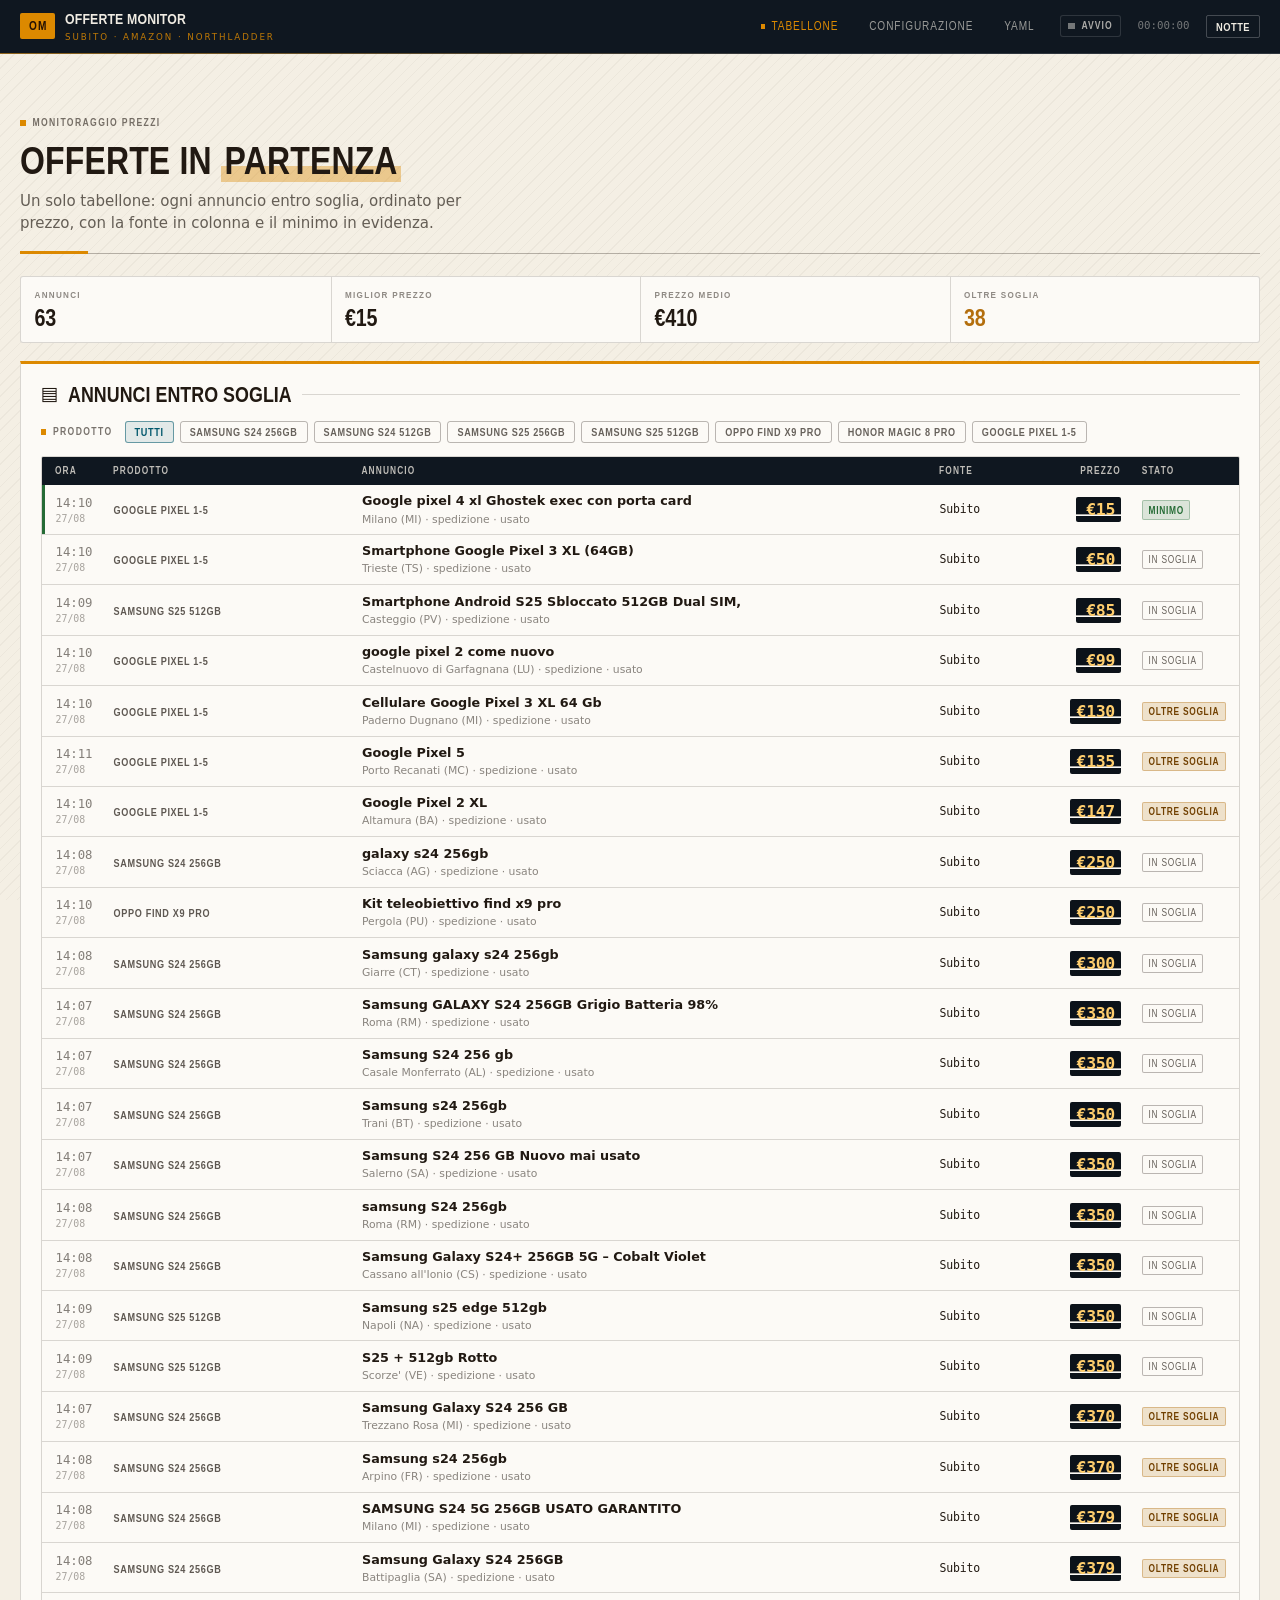
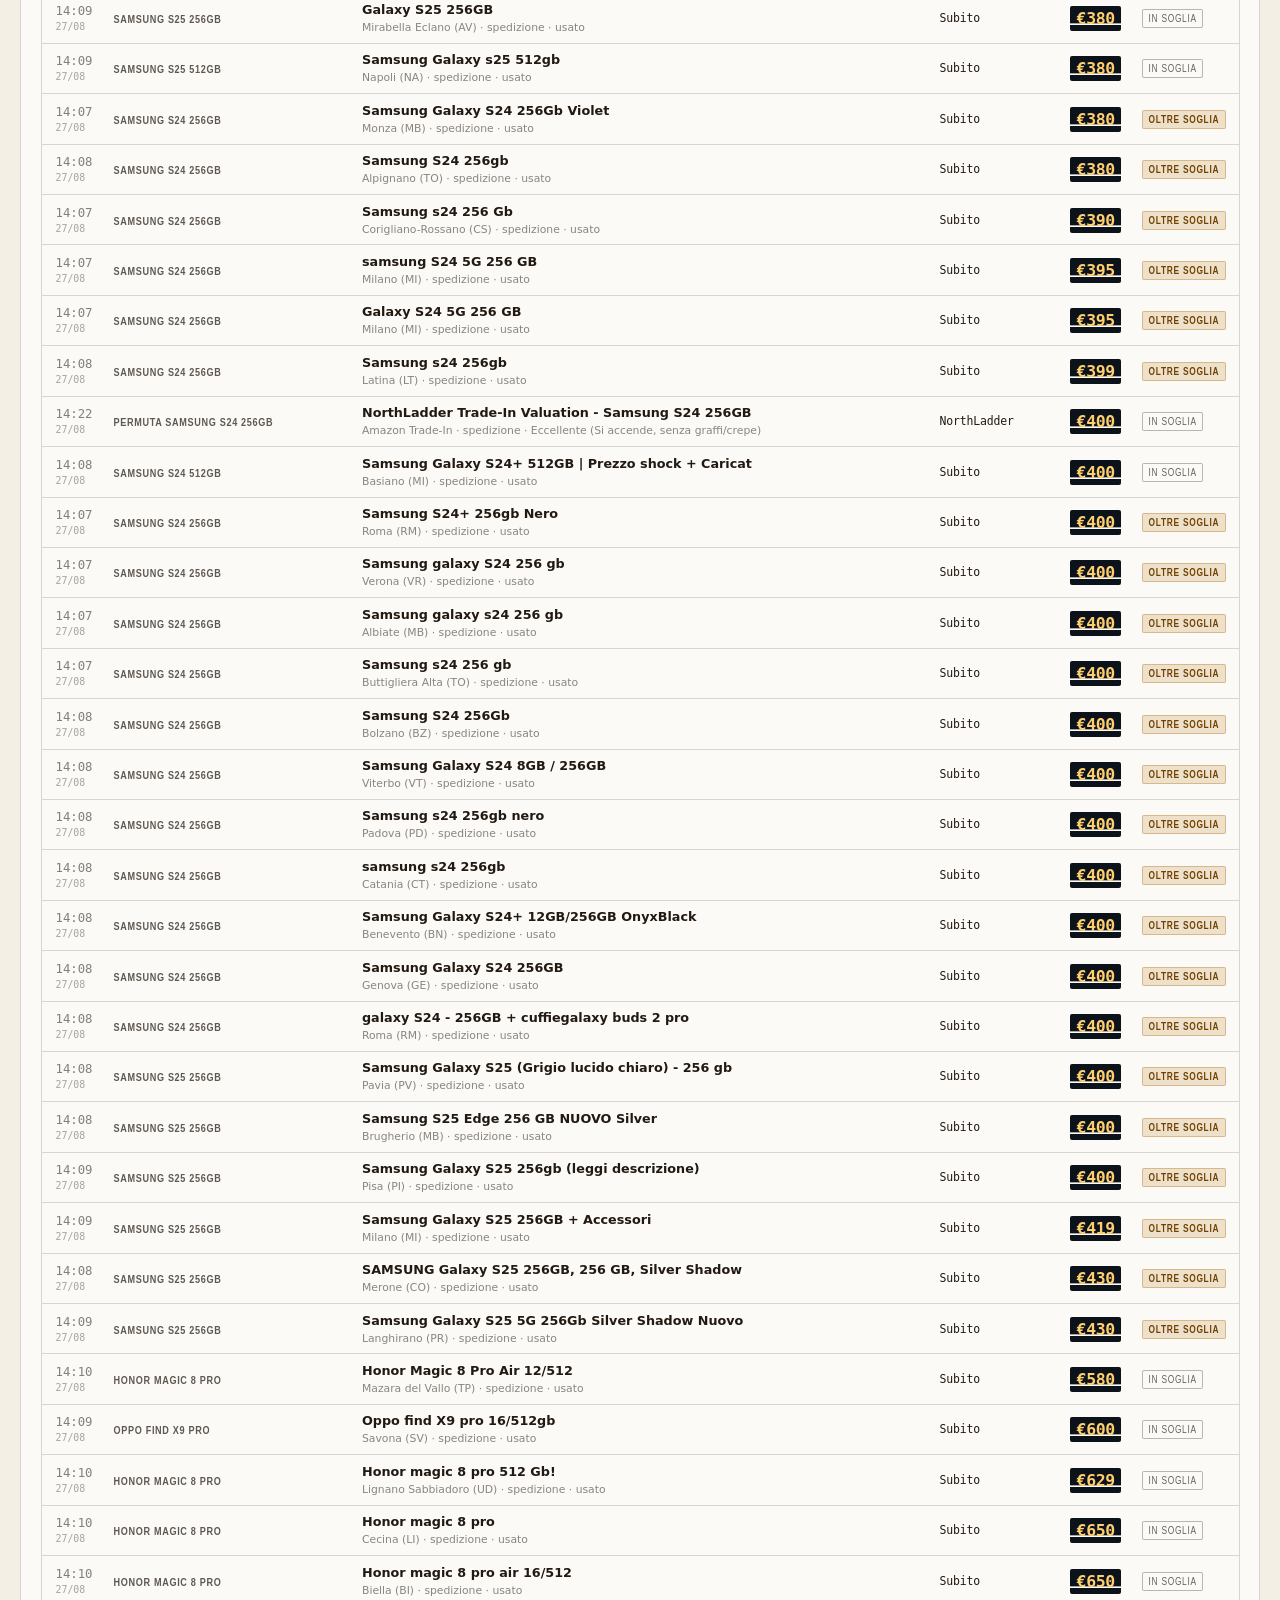
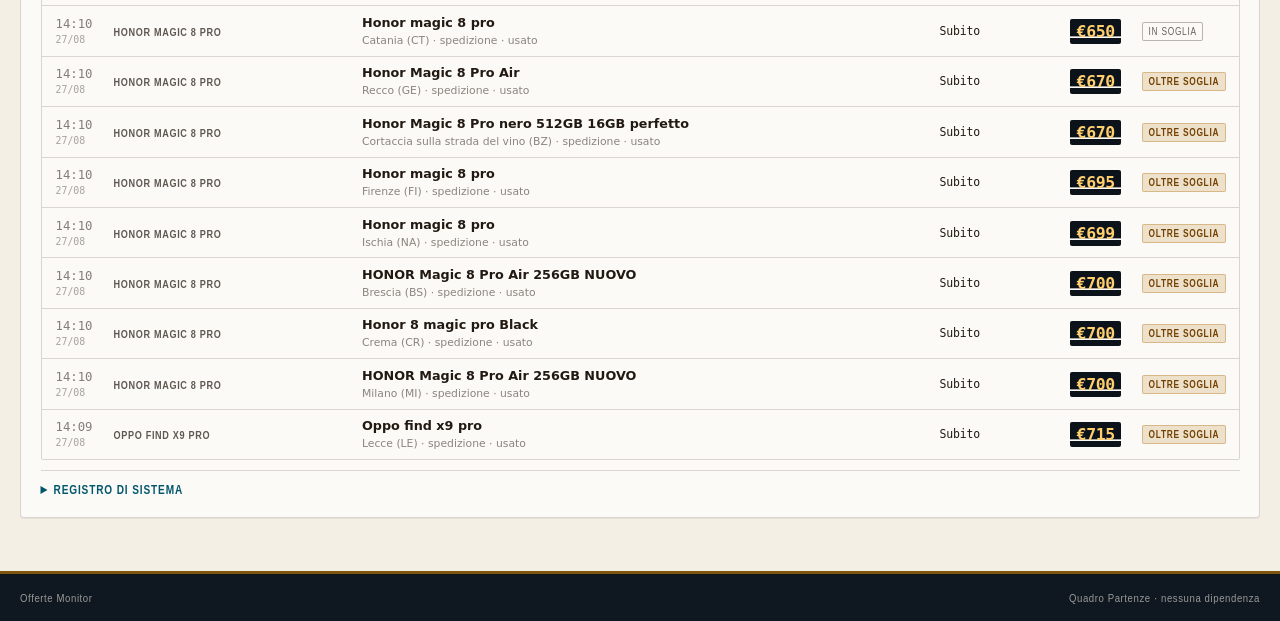
==== commit b0fac409: "Chore: Save scan results and sent items history [skip ci]" ====
--- a/index.html
+++ b/index.html
@@ -2271,10 +2271,10 @@
   </script>
 
     <script>
-      window.STATIC_ITEMS = [{"title": "NorthLadder Trade-In Valuation - Samsung S24 256GB", "price": 400, "url": "https://amazonit.northladder.net/it-en/", "source": "NorthLadder", "location": "Amazon Trade-In", "shipping": true, "condition": "Eccellente (Si accende, senza graffi/crepe)", "date": "2026-08-27T13:57:14.245661", "product_name": "Permuta Samsung S24 256GB", "near_miss": false, "max_price": 300}, {"title": "Samsung GALAXY S24 256GB  Grigio Batteria 98%", "price": 330, "url": "https://www.subito.it/telefonia/samsung-galaxy-s24-256gb-grigio-batteria-98-roma-657666898.htm", "source": "Subito.it", "location": "Roma (RM)", "shipping": true, "condition": "usato", "date": "2026-08-27T15:44:30.539636+02:00", "product_name": "Samsung S24 256GB", "near_miss": false, "max_price": 360}, {"title": "Samsung S24 256 gb", "price": 350, "url": "https://www.subito.it/telefonia/samsung-s24-256-gb-alessandria-657256571.htm", "source": "Subito.it", "location": "Casale Monferrato (AL)", "shipping": true, "condition": "usato", "date": "2026-08-27T15:44:30.539680+02:00", "product_name": "Samsung S24 256GB", "near_miss": false, "max_price": 360}, {"title": "Samsung s24 256gb", "price": 350, "url": "https://www.subito.it/telefonia/samsung-s24-256gb-barletta-andria-trani-640805773.htm", "source": "Subito.it", "location": "Trani (BT)", "shipping": true, "condition": "usato", "date": "2026-08-27T15:44:30.539691+02:00", "product_name": "Samsung S24 256GB", "near_miss": false, "max_price": 360}, {"title": "Samsung S24 256 GB Nuovo mai usato", "price": 350, "url": "https://www.subito.it/telefonia/samsung-s24-256-gb-nuovo-mai-usato-salerno-626742909.htm", "source": "Subito.it", "location": "Salerno (SA)", "shipping": true, "condition": "usato", "date": "2026-08-27T15:44:30.539701+02:00", "product_name": "Samsung S24 256GB", "near_miss": false, "max_price": 360}, {"title": "galaxy s24 256gb", "price": 250, "url": "https://www.subito.it/telefonia/galaxy-s24-256gb-agrigento-655211453.htm", "source": "Subito.it", "location": "Sciacca (AG)", "shipping": true, "condition": "usato", "date": "2026-08-27T15:44:53.740566+02:00", "product_name": "Samsung S24 256GB", "near_miss": false, "max_price": 360}, {"title": "Samsung galaxy s24 256gb", "price": 300, "url": "https://www.subito.it/telefonia/samsung-galaxy-s24-256gb-catania-647804602.htm", "source": "Subito.it", "location": "Giarre (CT)", "shipping": true, "condition": "usato", "date": "2026-08-27T15:44:53.740595+02:00", "product_name": "Samsung S24 256GB", "near_miss": false, "max_price": 360}, {"title": "samsung  S24 256gb", "price": 350, "url": "https://www.subito.it/telefonia/samsung-s24-256gb-roma-657215942.htm", "source": "Subito.it", "location": "Roma (RM)", "shipping": true, "condition": "usato", "date": "2026-08-27T15:44:53.740629+02:00", "product_name": "Samsung S24 256GB", "near_miss": false, "max_price": 360}, {"title": "Samsung Galaxy S24+ 256GB 5G – Cobalt Violet", "price": 350, "url": "https://www.subito.it/telefonia/samsung-galaxy-s24-256gb-5g-cobalt-violet-cosenza-653829250.htm", "source": "Subito.it", "location": "Cassano all'Ionio (CS)", "shipping": true, "condition": "usato", "date": "2026-08-27T15:44:53.740641+02:00", "product_name": "Samsung S24 256GB", "near_miss": false, "max_price": 360}, {"title": "Samsung Galaxy S24+ 512GB | Prezzo shock + Caricat", "price": 400, "url": "https://www.subito.it/telefonia/samsung-galaxy-s24-512gb-prezzo-shock-caricat-milano-645444401.htm", "source": "Subito.it", "location": "Basiano (MI)", "shipping": true, "condition": "usato", "date": "2026-08-27T15:45:21.184453+02:00", "product_name": "Samsung S24 512GB", "near_miss": false, "max_price": 400}, {"title": "Galaxy S25 256GB", "price": 380, "url": "https://www.subito.it/telefonia/galaxy-s25-256gb-avellino-658305645.htm", "source": "Subito.it", "location": "Mirabella Eclano (AV)", "shipping": true, "condition": "usato", "date": "2026-08-27T15:45:55.926653+02:00", "product_name": "Samsung S25 256GB", "near_miss": false, "max_price": 380}, {"title": "Samsung Galaxy s25 512gb", "price": 380, "url": "https://www.subito.it/telefonia/samsung-galaxy-s25-512gb-napoli-640616251.htm", "source": "Subito.it", "location": "Napoli (NA)", "shipping": true, "condition": "usato", "date": "2026-08-27T15:46:06.457221+02:00", "product_name": "Samsung S25 512GB", "near_miss": false, "max_price": 400}, {"title": "Smartphone Android S25 Sbloccato 512GB Dual SIM,", "price": 85, "url": "https://www.subito.it/telefonia/smartphone-android-s25-sbloccato-512gb-dual-sim-pavia-645117102.htm", "source": "Subito.it", "location": "Casteggio (PV)", "shipping": true, "condition": "usato", "date": "2026-08-27T15:46:35.402244+02:00", "product_name": "Samsung S25 512GB", "near_miss": false, "max_price": 400}, {"title": "Samsung s25 edge 512gb", "price": 350, "url": "https://www.subito.it/telefonia/samsung-s25-edge-512gb-napoli-658125977.htm", "source": "Subito.it", "location": "Napoli (NA)", "shipping": true, "condition": "usato", "date": "2026-08-27T15:46:35.402256+02:00", "product_name": "Samsung S25 512GB", "near_miss": false, "max_price": 400}, {"title": "S25 + 512gb Rotto", "price": 350, "url": "https://www.subito.it/telefonia/s25-512gb-rotto-venezia-648820149.htm", "source": "Subito.it", "location": "Scorze' (VE)", "shipping": true, "condition": "usato", "date": "2026-08-27T15:46:35.402263+02:00", "product_name": "Samsung S25 512GB", "near_miss": false, "max_price": 400}, {"title": "Oppo find X9 pro 16/512gb", "price": 600, "url": "https://www.subito.it/telefonia/oppo-find-x9-pro-16-512gb-savona-649840724.htm", "source": "Subito.it", "location": "Savona (SV)", "shipping": true, "condition": "usato", "date": "2026-08-27T15:46:46.156389+02:00", "product_name": "OPPO Find X9 Pro", "near_miss": false, "max_price": 700}, {"title": "Kit teleobiettivo find x9 pro", "price": 250, "url": "https://www.subito.it/fotografia/kit-teleobiettivo-find-x9-pro-pesaro-urbino-658366173.htm", "source": "Subito.it", "location": "Pergola (PU)", "shipping": true, "condition": "usato", "date": "2026-08-27T15:46:50.851972+02:00", "product_name": "OPPO Find X9 Pro", "near_miss": false, "max_price": 700}, {"title": "honor magic 8 pro 512gb", "price": 550, "url": "https://www.subito.it/telefonia/honor-magic-8-pro-512gb-verona-658075704.htm", "source": "Subito.it", "location": "San Martino Buon Albergo (VR)", "shipping": true, "condition": "usato", "date": "2026-08-27T15:46:55.371502+02:00", "product_name": "Honor Magic 8 Pro", "near_miss": false, "max_price": 650}, {"title": "Honor Magic 8 Pro Air 12/512", "price": 580, "url": "https://www.subito.it/telefonia/honor-magic-8-pro-air-12-512-trapani-657863759.htm", "source": "Subito.it", "location": "Mazara del Vallo (TP)", "shipping": true, "condition": "usato", "date": "2026-08-27T15:46:55.371511+02:00", "product_name": "Honor Magic 8 Pro", "near_miss": false, "max_price": 650}, {"title": "Honor magic 8 pro 512 Gb!", "price": 629, "url": "https://www.subito.it/telefonia/honor-magic-8-pro-512-gb-udine-658334151.htm", "source": "Subito.it", "location": "Lignano Sabbiadoro (UD)", "shipping": true, "condition": "usato", "date": "2026-08-27T15:46:55.371524+02:00", "product_name": "Honor Magic 8 Pro", "near_miss": false, "max_price": 650}, {"title": "Honor magic 8 pro", "price": 650, "url": "https://www.subito.it/telefonia/honor-magic-8-pro-livorno-658434591.htm", "source": "Subito.it", "location": "Cecina (LI)", "shipping": true, "condition": "usato", "date": "2026-08-27T15:46:55.371531+02:00", "product_name": "Honor Magic 8 Pro", "near_miss": false, "max_price": 650}, {"title": "Honor magic 8 pro air 16/512", "price": 650, "url": "https://www.subito.it/telefonia/honor-magic-8-pro-air-16-512-biella-657254331.htm", "source": "Subito.it", "location": "Biella (BI)", "shipping": true, "condition": "usato", "date": "2026-08-27T15:46:55.371538+02:00", "product_name": "Honor Magic 8 Pro", "near_miss": false, "max_price": 650}, {"title": "Honor magic 8 pro", "price": 650, "url": "https://www.subito.it/telefonia/honor-magic-8-pro-catania-656057417.htm", "source": "Subito.it", "location": "Catania (CT)", "shipping": true, "condition": "usato", "date": "2026-08-27T15:46:55.371546+02:00", "product_name": "Honor Magic 8 Pro", "near_miss": false, "max_price": 650}, {"title": "Red magic 8s pro 16+512 Nero trasparente : Aurora", "price": 340, "url": "https://www.subito.it/telefonia/red-magic-8s-pro-16-512-nero-trasparente-aurora-brescia-638252825.htm", "source": "Subito.it", "location": "Rezzato (BS)", "shipping": true, "condition": "usato", "date": "2026-08-27T15:47:03.462943+02:00", "product_name": "Honor Magic 8 Pro", "near_miss": false, "max_price": 650}, {"title": "MacBook Pro 13 2020 i5 8GB 256GB + Magic Mouse 2", "price": 629, "url": "https://www.subito.it/informatica/macbook-pro-13-2020-i5-8gb-256gb-magic-mouse-2-reggio-emilia-649802915.htm", "source": "Subito.it", "location": "Scandiano (RE)", "shipping": true, "condition": "usato", "date": "2026-08-27T15:47:09.231041+02:00", "product_name": "Honor Magic 8 Pro", "near_miss": false, "max_price": 650}, {"title": "3 Caricatori per Google Pixel Watch 1", "price": 20, "url": "https://www.subito.it/telefonia/3-caricatori-per-google-pixel-watch-1-arezzo-651239568.htm", "source": "Subito.it", "location": "Arezzo (AR)", "shipping": true, "condition": "usato", "date": "2026-08-27T15:47:13.676539+02:00", "product_name": "Google Pixel 1-5", "near_miss": false, "max_price": 100}, {"title": "Google Pixel Stand 1 e 2 Gen + Alimentatore 30W", "price": 78, "url": "https://www.subito.it/informatica/google-pixel-stand-1-e-2-gen-alimentatore-30w-roma-657685510.htm", "source": "Subito.it", "location": "Roma (RM)", "shipping": true, "condition": "usato", "date": "2026-08-27T15:47:18.187748+02:00", "product_name": "Google Pixel 1-5", "near_miss": false, "max_price": 100}, {"title": "GOOGLE PIXEL WATCH 2", "price": 30, "url": "https://www.subito.it/telefonia/google-pixel-watch-2-roma-621237364.htm", "source": "Subito.it", "location": "Roma (RM)", "shipping": true, "condition": "usato", "date": "2026-08-27T15:47:26.806620+02:00", "product_name": "Google Pixel 1-5", "near_miss": false, "max_price": 100}, {"title": "Google Pixel Stand 2", "price": 45, "url": "https://www.subito.it/telefonia/google-pixel-stand-2-verona-654575663.htm", "source": "Subito.it", "location": "Cerea (VR)", "shipping": true, "condition": "usato", "date": "2026-08-27T15:47:28.869605+02:00", "product_name": "Google Pixel 1-5", "near_miss": false, "max_price": 100}, {"title": "Google pixel stand 2", "price": 49, "url": "https://www.subito.it/telefonia/google-pixel-stand-2-genova-652434452.htm", "source": "Subito.it", "location": "Arenzano (GE)", "shipping": true, "condition": "usato", "date": "2026-08-27T15:47:28.869614+02:00", "product_name": "Google Pixel 1-5", "near_miss": false, "max_price": 100}, {"title": "2 Custodie Google Pixel 10 Pro", "price": 50, "url": "https://www.subito.it/telefonia/2-custodie-google-pixel-10-pro-perugia-658340304.htm", "source": "Subito.it", "location": "Perugia (PG)", "shipping": true, "condition": "usato", "date": "2026-08-27T15:47:28.869622+02:00", "product_name": "Google Pixel 1-5", "near_miss": false, "max_price": 100}, {"title": "[NUOVI] Auricolari Google Pixel Buds 2a", "price": 89, "url": "https://www.subito.it/telefonia/nuovi-auricolari-google-pixel-buds-2a-frosinone-653648115.htm", "source": "Subito.it", "location": "Ceprano (FR)", "shipping": true, "condition": "usato", "date": "2026-08-27T15:47:31.034877+02:00", "product_name": "Google Pixel 1-5", "near_miss": false, "max_price": 100}, {"title": "Google Pixel Buds 2A - Auricolari Wireless NUOVE", "price": 99, "url": "https://www.subito.it/telefonia/google-pixel-buds-2a-auricolari-wireless-nuove-parma-651107550.htm", "source": "Subito.it", "location": "Parma (PR)", "shipping": true, "condition": "usato", "date": "2026-08-27T15:47:31.034894+02:00", "product_name": "Google Pixel 1-5", "near_miss": false, "max_price": 100}, {"title": "google pixel 2 come nuovo", "price": 99, "url": "https://www.subito.it/telefonia/google-pixel-2-come-nuovo-lucca-538069774.htm", "source": "Subito.it", "location": "Castelnuovo di Garfagnana (LU)", "shipping": true, "condition": "usato", "date": "2026-08-27T15:47:31.034901+02:00", "product_name": "Google Pixel 1-5", "near_miss": false, "max_price": 100}, {"title": "Orologio Google Pixel Watch 2", "price": 100, "url": "https://www.subito.it/telefonia/orologio-google-pixel-watch-2-milano-649950222.htm", "source": "Subito.it", "location": "Corbetta (MI)", "shipping": true, "condition": "usato", "date": "2026-08-27T15:47:31.034912+02:00", "product_name": "Google Pixel 1-5", "near_miss": false, "max_price": 100}, {"title": "Google Pixel Watch 2 + accessori", "price": 100, "url": "https://www.subito.it/telefonia/google-pixel-watch-2-accessori-messina-645248207.htm", "source": "Subito.it", "location": "Messina (ME)", "shipping": true, "condition": "usato", "date": "2026-08-27T15:47:31.034918+02:00", "product_name": "Google Pixel 1-5", "near_miss": false, "max_price": 100}, {"title": "Google Pixel Watch 2", "price": 100, "url": "https://www.subito.it/telefonia/google-pixel-watch-2-reggio-emilia-642080903.htm", "source": "Subito.it", "location": "Brescello (RE)", "shipping": true, "condition": "usato", "date": "2026-08-27T15:47:31.034926+02:00", "product_name": "Google Pixel 1-5", "near_miss": false, "max_price": 100}, {"title": "Google Pixel Watch 2 – Completo di accessori", "price": 100, "url": "https://www.subito.it/telefonia/google-pixel-watch-2-completo-di-accessori-torino-627133266.htm", "source": "Subito.it", "location": "Barone Canavese (TO)", "shipping": true, "condition": "usato", "date": "2026-08-27T15:47:31.034941+02:00", "product_name": "Google Pixel 1-5", "near_miss": false, "max_price": 100}, {"title": "Cinturini Google Pixel 3 45mm", "price": 3, "url": "https://www.subito.it/telefonia/cinturini-google-pixel-3-45mm-roma-625254921.htm", "source": "Subito.it", "location": "Roma (RM)", "shipping": true, "condition": "usato", "date": "2026-08-27T15:47:35.225723+02:00", "product_name": "Google Pixel 1-5", "near_miss": false, "max_price": 100}, {"title": "Google pixel 3 XL danneggiato", "price": 30, "url": "https://www.subito.it/telefonia/google-pixel-3-xl-danneggiato-agrigento-657210392.htm", "source": "Subito.it", "location": "Favara (AG)", "shipping": true, "condition": "usato", "date": "2026-08-27T15:47:37.326917+02:00", "product_name": "Google Pixel 1-5", "near_miss": false, "max_price": 100}, {"title": "Smartphone Google Pixel 3 XL (64GB)", "price": 50, "url": "https://www.subito.it/telefonia/smartphone-google-pixel-3-xl-64gb-trieste-624996662.htm", "source": "Subito.it", "location": "Trieste (TS)", "shipping": true, "condition": "usato", "date": "2026-08-27T15:47:39.389057+02:00", "product_name": "Google Pixel 1-5", "near_miss": false, "max_price": 100}, {"title": "Google pixel 4 xl  Ghostek exec con porta card", "price": 15, "url": "https://www.subito.it/telefonia/google-pixel-4-xl-ghostek-exec-con-porta-card-milano-594527931.htm", "source": "Subito.it", "location": "Milano (MI)", "shipping": true, "condition": "usato", "date": "2026-08-27T15:47:45.658903+02:00", "product_name": "Google Pixel 1-5", "near_miss": false, "max_price": 100}, {"title": "display Google pixel 4", "price": 20, "url": "https://www.subito.it/telefonia/display-google-pixel-4-benevento-640083640.htm", "source": "Subito.it", "location": "San Lorenzello (BN)", "shipping": true, "condition": "usato", "date": "2026-08-27T15:47:45.658917+02:00", "product_name": "Google Pixel 1-5", "near_miss": false, "max_price": 100}, {"title": "Cinturini nuovi per  google Pixel  watch 4", "price": 25, "url": "https://www.subito.it/telefonia/cinturini-nuovi-per-google-pixel-watch-4-verona-628949948.htm", "source": "Subito.it", "location": "Verona (VR)", "shipping": true, "condition": "usato", "date": "2026-08-27T15:47:45.658929+02:00", "product_name": "Google Pixel 1-5", "near_miss": false, "max_price": 100}, {"title": "Samsung Galaxy S24 256 GB", "price": 370, "url": "https://www.subito.it/telefonia/samsung-galaxy-s24-256-gb-milano-656539746.htm", "source": "Subito.it", "location": "Trezzano Rosa (MI)", "shipping": true, "condition": "usato", "date": "2026-08-27T15:44:30.539708+02:00", "product_name": "Samsung S24 256GB", "near_miss": true, "max_price": 360}, {"title": "Samsung Galaxy S24 256Gb Violet", "price": 380, "url": "https://www.subito.it/telefonia/samsung-galaxy-s24-256gb-violet-monza-656064149.htm", "source": "Subito.it", "location": "Monza (MB)", "shipping": true, "condition": "usato", "date": "2026-08-27T15:44:30.539715+02:00", "product_name": "Samsung S24 256GB", "near_miss": true, "max_price": 360}, {"title": "Samsung s24 256 Gb", "price": 390, "url": "https://www.subito.it/telefonia/samsung-s24-256-gb-cosenza-656066337.htm", "source": "Subito.it", "location": "Corigliano-Rossano (CS)", "shipping": true, "condition": "usato", "date": "2026-08-27T15:44:30.539723+02:00", "product_name": "Samsung S24 256GB", "near_miss": true, "max_price": 360}, {"title": "samsung  S24 5G 256 GB", "price": 395, "url": "https://www.subito.it/telefonia/samsung-s24-5g-256-gb-milano-658497011.htm", "source": "Subito.it", "location": "Milano (MI)", "shipping": true, "condition": "usato", "date": "2026-08-27T15:44:30.539737+02:00", "product_name": "Samsung S24 256GB", "near_miss": true, "max_price": 360}, {"title": "Samsung S24+ 256gb Nero", "price": 400, "url": "https://www.subito.it/telefonia/samsung-s24-256gb-nero-roma-657123393.htm", "source": "Subito.it", "location": "Roma (RM)", "shipping": true, "condition": "usato", "date": "2026-08-27T15:44:30.539754+02:00", "product_name": "Samsung S24 256GB", "near_miss": true, "max_price": 360}, {"title": "Samsung galaxy S24 256 gb", "price": 400, "url": "https://www.subito.it/telefonia/samsung-galaxy-s24-256-gb-verona-656113813.htm", "source": "Subito.it", "location": "Verona (VR)", "shipping": true, "condition": "usato", "date": "2026-08-27T15:44:30.539760+02:00", "product_name": "Samsung S24 256GB", "near_miss": true, "max_price": 360}, {"title": "Samsung galaxy s24 256 gb", "price": 400, "url": "https://www.subito.it/telefonia/samsung-galaxy-s24-256-gb-monza-640902966.htm", "source": "Subito.it", "location": "Albiate (MB)", "shipping": true, "condition": "usato", "date": "2026-08-27T15:44:30.539770+02:00", "product_name": "Samsung S24 256GB", "near_miss": true, "max_price": 360}, {"title": "Samsung s24 256 gb", "price": 400, "url": "https://www.subito.it/telefonia/samsung-s24-256-gb-torino-621493872.htm", "source": "Subito.it", "location": "Buttigliera Alta (TO)", "shipping": true, "condition": "usato", "date": "2026-08-27T15:44:30.539775+02:00", "product_name": "Samsung S24 256GB", "near_miss": true, "max_price": 360}, {"title": "Galaxy S24 5G 256 GB", "price": 395, "url": "https://www.subito.it/telefonia/galaxy-s24-5g-256-gb-milano-658495019.htm", "source": "Subito.it", "location": "Milano (MI)", "shipping": true, "condition": "usato", "date": "2026-08-27T15:44:44.393058+02:00", "product_name": "Samsung S24 256GB", "near_miss": true, "max_price": 360}, {"title": "Samsung s24 256gb", "price": 370, "url": "https://www.subito.it/telefonia/samsung-s24-256gb-frosinone-656386432.htm", "source": "Subito.it", "location": "Arpino (FR)", "shipping": true, "condition": "usato", "date": "2026-08-27T15:44:53.740664+02:00", "product_name": "Samsung S24 256GB", "near_miss": true, "max_price": 360}, {"title": "SAMSUNG S24 5G 256GB USATO GARANTITO", "price": 379, "url": "https://www.subito.it/telefonia/samsung-s24-5g-256gb-usato-garantito-milano-651245424.htm", "source": "Subito.it", "location": "Milano (MI)", "shipping": true, "condition": "usato", "date": "2026-08-27T15:44:53.740670+02:00", "product_name": "Samsung S24 256GB", "near_miss": true, "max_price": 360}, {"title": "Samsung Galaxy S24 256GB", "price": 379, "url": "https://www.subito.it/telefonia/samsung-galaxy-s24-256gb-salerno-644653631.htm", "source": "Subito.it", "location": "Battipaglia (SA)", "shipping": true, "condition": "usato", "date": "2026-08-27T15:44:55.783677+02:00", "product_name": "Samsung S24 256GB", "near_miss": true, "max_price": 360}, {"title": "Samsung S24 256gb", "price": 380, "url": "https://www.subito.it/telefonia/samsung-s24-256gb-torino-646344566.htm", "source": "Subito.it", "location": "Alpignano (TO)", "shipping": true, "condition": "usato", "date": "2026-08-27T15:44:55.783716+02:00", "product_name": "Samsung S24 256GB", "near_miss": true, "max_price": 360}, {"title": "Samsung s24 256gb", "price": 399, "url": "https://www.subito.it/telefonia/samsung-s24-256gb-latina-656255587.htm", "source": "Subito.it", "location": "Latina (LT)", "shipping": true, "condition": "usato", "date": "2026-08-27T15:44:55.783729+02:00", "product_name": "Samsung S24 256GB", "near_miss": true, "max_price": 360}, {"title": "Samsung S24 256Gb", "price": 400, "url": "https://www.subito.it/telefonia/samsung-s24-256gb-bolzano-658095195.htm", "source": "Subito.it", "location": "Bolzano (BZ)", "shipping": true, "condition": "usato", "date": "2026-08-27T15:44:55.783739+02:00", "product_name": "Samsung S24 256GB", "near_miss": true, "max_price": 360}, {"title": "Samsung Galaxy S24 8GB / 256GB", "price": 400, "url": "https://www.subito.it/telefonia/samsung-galaxy-s24-8gb-256gb-viterbo-658087943.htm", "source": "Subito.it", "location": "Viterbo (VT)", "shipping": true, "condition": "usato", "date": "2026-08-27T15:44:55.783745+02:00", "product_name": "Samsung S24 256GB", "near_miss": true, "max_price": 360}, {"title": "Samsung s24 256gb nero", "price": 400, "url": "https://www.subito.it/telefonia/samsung-s24-256gb-nero-padova-657129229.htm", "source": "Subito.it", "location": "Padova (PD)", "shipping": true, "condition": "usato", "date": "2026-08-27T15:44:55.783751+02:00", "product_name": "Samsung S24 256GB", "near_miss": true, "max_price": 360}, {"title": "samsung s24 256gb", "price": 400, "url": "https://www.subito.it/telefonia/samsung-s24-256gb-catania-650937580.htm", "source": "Subito.it", "location": "Catania (CT)", "shipping": true, "condition": "usato", "date": "2026-08-27T15:44:55.783764+02:00", "product_name": "Samsung S24 256GB", "near_miss": true, "max_price": 360}, {"title": "Samsung Galaxy S24+ 12GB/256GB OnyxBlack", "price": 400, "url": "https://www.subito.it/telefonia/samsung-galaxy-s24-12gb-256gb-onyxblack-benevento-642027011.htm", "source": "Subito.it", "location": "Benevento (BN)", "shipping": true, "condition": "usato", "date": "2026-08-27T15:44:55.783770+02:00", "product_name": "Samsung S24 256GB", "near_miss": true, "max_price": 360}, {"title": "Samsung Galaxy S24 256GB", "price": 400, "url": "https://www.subito.it/telefonia/samsung-galaxy-s24-256gb-genova-640977780.htm", "source": "Subito.it", "location": "Genova (GE)", "shipping": true, "condition": "usato", "date": "2026-08-27T15:44:55.783776+02:00", "product_name": "Samsung S24 256GB", "near_miss": true, "max_price": 360}, {"title": "galaxy S24 - 256GB + cuffiegalaxy buds 2 pro", "price": 400, "url": "https://www.subito.it/telefonia/galaxy-s24-256gb-cuffiegalaxy-buds-2-pro-roma-638732201.htm", "source": "Subito.it", "location": "Roma (RM)", "shipping": true, "condition": "usato", "date": "2026-08-27T15:44:55.783781+02:00", "product_name": "Samsung S24 256GB", "near_miss": true, "max_price": 360}, {"title": "Samsung Galaxy S25 (Grigio lucido chiaro) - 256 gb", "price": 400, "url": "https://www.subito.it/telefonia/samsung-galaxy-s25-grigio-lucido-chiaro-256-gb-pavia-652795359.htm", "source": "Subito.it", "location": "Pavia (PV)", "shipping": true, "condition": "usato", "date": "2026-08-27T15:45:27.995702+02:00", "product_name": "Samsung S25 256GB", "near_miss": true, "max_price": 380}, {"title": "Samsung S25 Edge 256 GB NUOVO Silver", "price": 400, "url": "https://www.subito.it/telefonia/samsung-s25-edge-256-gb-nuovo-silver-monza-650886403.htm", "source": "Subito.it", "location": "Brugherio (MB)", "shipping": true, "condition": "usato", "date": "2026-08-27T15:45:27.995725+02:00", "product_name": "Samsung S25 256GB", "near_miss": true, "max_price": 380}, {"title": "SAMSUNG Galaxy S25 256GB, 256 GB, Silver Shadow", "price": 430, "url": "https://www.subito.it/telefonia/samsung-galaxy-s25-256gb-256-gb-silver-shadow-como-656585891.htm", "source": "Subito.it", "location": "Merone (CO)", "shipping": true, "condition": "usato", "date": "2026-08-27T15:45:27.995739+02:00", "product_name": "Samsung S25 256GB", "near_miss": true, "max_price": 380}, {"title": "Samsung Galaxy S25 256gb (leggi descrizione)", "price": 400, "url": "https://www.subito.it/telefonia/samsung-galaxy-s25-256gb-leggi-descrizione-pisa-657350803.htm", "source": "Subito.it", "location": "Pisa (PI)", "shipping": true, "condition": "usato", "date": "2026-08-27T15:45:55.926684+02:00", "product_name": "Samsung S25 256GB", "near_miss": true, "max_price": 380}, {"title": "Samsung Galaxy S25 256GB + Accessori", "price": 419, "url": "https://www.subito.it/telefonia/samsung-galaxy-s25-256gb-accessori-milano-649883782.htm", "source": "Subito.it", "location": "Milano (MI)", "shipping": true, "condition": "usato", "date": "2026-08-27T15:45:55.926710+02:00", "product_name": "Samsung S25 256GB", "near_miss": true, "max_price": 380}, {"title": "Samsung Galaxy S25 5G 256Gb Silver Shadow Nuovo", "price": 430, "url": "https://www.subito.it/telefonia/samsung-galaxy-s25-5g-256gb-silver-shadow-nuovo-parma-657455628.htm", "source": "Subito.it", "location": "Langhirano (PR)", "shipping": true, "condition": "usato", "date": "2026-08-27T15:45:55.926734+02:00", "product_name": "Samsung S25 256GB", "near_miss": true, "max_price": 380}, {"title": "Oppo find x9 pro", "price": 715, "url": "https://www.subito.it/telefonia/oppo-find-x9-pro-lecce-656930594.htm", "source": "Subito.it", "location": "Lecce (LE)", "shipping": true, "condition": "usato", "date": "2026-08-27T15:46:46.156402+02:00", "product_name": "OPPO Find X9 Pro", "near_miss": true, "max_price": 700}, {"title": "Honor Magic 8 Pro Air", "price": 670, "url": "https://www.subito.it/telefonia/honor-magic-8-pro-air-genova-658063262.htm", "source": "Subito.it", "location": "Recco (GE)", "shipping": true, "condition": "usato", "date": "2026-08-27T15:46:55.371551+02:00", "product_name": "Honor Magic 8 Pro", "near_miss": true, "max_price": 650}, {"title": "Honor Magic 8 Pro nero 512GB 16GB perfetto", "price": 670, "url": "https://www.subito.it/telefonia/honor-magic-8-pro-nero-512gb-16gb-perfetto-bolzano-656881559.htm", "source": "Subito.it", "location": "Cortaccia sulla strada del vino (BZ)", "shipping": true, "condition": "usato", "date": "2026-08-27T15:46:55.371558+02:00", "product_name": "Honor Magic 8 Pro", "near_miss": true, "max_price": 650}, {"title": "Honor magic 8 pro", "price": 695, "url": "https://www.subito.it/telefonia/honor-magic-8-pro-firenze-657823303.htm", "source": "Subito.it", "location": "Firenze (FI)", "shipping": true, "condition": "usato", "date": "2026-08-27T15:46:55.371564+02:00", "product_name": "Honor Magic 8 Pro", "near_miss": true, "max_price": 650}, {"title": "Honor magic 8 pro", "price": 699, "url": "https://www.subito.it/telefonia/honor-magic-8-pro-napoli-655915260.htm", "source": "Subito.it", "location": "Ischia (NA)", "shipping": true, "condition": "usato", "date": "2026-08-27T15:46:55.371570+02:00", "product_name": "Honor Magic 8 Pro", "near_miss": true, "max_price": 650}, {"title": "HONOR Magic 8 Pro Air 256GB NUOVO", "price": 700, "url": "https://www.subito.it/telefonia/honor-magic-8-pro-air-256gb-nuovo-brescia-658395619.htm", "source": "Subito.it", "location": "Brescia (BS)", "shipping": true, "condition": "usato", "date": "2026-08-27T15:46:55.371575+02:00", "product_name": "Honor Magic 8 Pro", "near_miss": true, "max_price": 650}, {"title": "Honor 8 magic pro Black", "price": 700, "url": "https://www.subito.it/telefonia/honor-8-magic-pro-black-cremona-658043913.htm", "source": "Subito.it", "location": "Crema (CR)", "shipping": true, "condition": "usato", "date": "2026-08-27T15:46:55.371582+02:00", "product_name": "Honor Magic 8 Pro", "near_miss": true, "max_price": 650}, {"title": "HONOR Magic 8 Pro Air 256GB NUOVO", "price": 700, "url": "https://www.subito.it/telefonia/honor-magic-8-pro-air-256gb-nuovo-milano-656632954.htm", "source": "Subito.it", "location": "Milano (MI)", "shipping": true, "condition": "usato", "date": "2026-08-27T15:46:55.371588+02:00", "product_name": "Honor Magic 8 Pro", "near_miss": true, "max_price": 650}, {"title": "Google Pixel 6 Pro 128GB + Kit Spigen (Difetto)", "price": 119, "url": "https://www.subito.it/telefonia/google-pixel-6-pro-128gb-kit-spigen-difetto-catanzaro-655100101.htm", "source": "Subito.it", "location": "Catanzaro (CZ)", "shipping": true, "condition": "usato", "date": "2026-08-27T15:47:18.187803+02:00", "product_name": "Google Pixel 1-5", "near_miss": true, "max_price": 100}, {"title": "Smartwatch Google Pixel Watch 2", "price": 109, "url": "https://www.subito.it/telefonia/smartwatch-google-pixel-watch-2-brescia-655416177.htm", "source": "Subito.it", "location": "Brescia (BS)", "shipping": true, "condition": "usato", "date": "2026-08-27T15:47:31.034949+02:00", "product_name": "Google Pixel 1-5", "near_miss": true, "max_price": 100}, {"title": "Google Pixel Watch 2", "price": 110, "url": "https://www.subito.it/telefonia/google-pixel-watch-2-torino-633426804.htm", "source": "Subito.it", "location": "Torino (TO)", "shipping": true, "condition": "usato", "date": "2026-08-27T15:47:31.034960+02:00", "product_name": "Google Pixel 1-5", "near_miss": true, "max_price": 100}, {"title": "Google Pixel Watch 2 – condizioni eccellenti", "price": 110, "url": "https://www.subito.it/telefonia/google-pixel-watch-2-condizioni-eccellenti-roma-626706641.htm", "source": "Subito.it", "location": "Roma (RM)", "shipping": true, "condition": "usato", "date": "2026-08-27T15:47:31.034969+02:00", "product_name": "Google Pixel 1-5", "near_miss": true, "max_price": 100}, {"title": "Google Pixel Watch 2", "price": 120, "url": "https://www.subito.it/telefonia/google-pixel-watch-2-brescia-657314842.htm", "source": "Subito.it", "location": "Brescia (BS)", "shipping": true, "condition": "usato", "date": "2026-08-27T15:47:31.034975+02:00", "product_name": "Google Pixel 1-5", "near_miss": true, "max_price": 100}, {"title": "Google Pixel Watch 2 Nuovo | Scatola Originale |", "price": 120, "url": "https://www.subito.it/telefonia/google-pixel-watch-2-nuovo-scatola-originale-lecce-655545463.htm", "source": "Subito.it", "location": "Lecce (LE)", "shipping": true, "condition": "usato", "date": "2026-08-27T15:47:31.034981+02:00", "product_name": "Google Pixel 1-5", "near_miss": true, "max_price": 100}, {"title": "Google pixel Buds 2", "price": 130, "url": "https://www.subito.it/telefonia/google-pixel-buds-2-barletta-andria-trani-657138750.htm", "source": "Subito.it", "location": "Bisceglie (BT)", "shipping": true, "condition": "usato", "date": "2026-08-27T15:47:31.034989+02:00", "product_name": "Google Pixel 1-5", "near_miss": true, "max_price": 100}, {"title": "smartwatch  Google Pixel Watch 2 nuovo sigillato", "price": 130, "url": "https://www.subito.it/telefonia/smartwatch-google-pixel-watch-2-nuovo-sigillato-milano-617100527.htm", "source": "Subito.it", "location": "Milano (MI)", "shipping": true, "condition": "usato", "date": "2026-08-27T15:47:33.066530+02:00", "product_name": "Google Pixel 1-5", "near_miss": true, "max_price": 100}, {"title": "Google pixel watch 2", "price": 140, "url": "https://www.subito.it/telefonia/google-pixel-watch-2-siena-647450372.htm", "source": "Subito.it", "location": "Casole d'Elsa (SI)", "shipping": true, "condition": "usato", "date": "2026-08-27T15:47:33.066558+02:00", "product_name": "Google Pixel 1-5", "near_miss": true, "max_price": 100}, {"title": "Google Pixel 2 XL", "price": 147, "url": "https://www.subito.it/telefonia/google-pixel-2-xl-bari-474409845.htm", "source": "Subito.it", "location": "Altamura (BA)", "shipping": true, "condition": "usato", "date": "2026-08-27T15:47:33.066568+02:00", "product_name": "Google Pixel 1-5", "near_miss": true, "max_price": 100}, {"title": "Smartwatch Google Pixel Watch 2 Silver con scatola", "price": 149, "url": "https://www.subito.it/telefonia/smartwatch-google-pixel-watch-2-silver-con-scatola-milano-649993294.htm", "source": "Subito.it", "location": "Legnano (MI)", "shipping": true, "condition": "usato", "date": "2026-08-27T15:47:33.066575+02:00", "product_name": "Google Pixel 1-5", "near_miss": true, "max_price": 100}, {"title": "Google Pixel Watch 3 45mm", "price": 130, "url": "https://www.subito.it/telefonia/google-pixel-watch-3-45mm-ragusa-658381916.htm", "source": "Subito.it", "location": "Pozzallo (RG)", "shipping": true, "condition": "usato", "date": "2026-08-27T15:47:39.389127+02:00", "product_name": "Google Pixel 1-5", "near_miss": true, "max_price": 100}, {"title": "Cellulare Google Pixel 3 XL 64 Gb", "price": 130, "url": "https://www.subito.it/telefonia/cellulare-google-pixel-3-xl-64-gb-milano-618673110.htm", "source": "Subito.it", "location": "Paderno Dugnano (MI)", "shipping": true, "condition": "usato", "date": "2026-08-27T15:47:39.389139+02:00", "product_name": "Google Pixel 1-5", "near_miss": true, "max_price": 100}, {"title": "Google Pixel Watch 3 45 mm", "price": 150, "url": "https://www.subito.it/telefonia/google-pixel-watch-3-45-mm-bari-657377730.htm", "source": "Subito.it", "location": "Altamura (BA)", "shipping": true, "condition": "usato", "date": "2026-08-27T15:47:39.389150+02:00", "product_name": "Google Pixel 1-5", "near_miss": true, "max_price": 100}, {"title": "orologio GOOGLE PIXEL Wach 3 45 mm/wi-Fi", "price": 150, "url": "https://www.subito.it/telefonia/orologio-google-pixel-wach-3-45-mm-wi-fi-napoli-650057064.htm", "source": "Subito.it", "location": "Melito di Napoli (NA)", "shipping": true, "condition": "usato", "date": "2026-08-27T15:47:39.389156+02:00", "product_name": "Google Pixel 1-5", "near_miss": true, "max_price": 100}, {"title": "Google Pixel 5", "price": 135, "url": "https://www.subito.it/telefonia/google-pixel-5-macerata-658058257.htm", "source": "Subito.it", "location": "Porto Recanati (MC)", "shipping": true, "condition": "usato", "date": "2026-08-27T15:47:56.489680+02:00", "product_name": "Google Pixel 1-5", "near_miss": true, "max_price": 100}, {"title": "Google pixel 5", "price": 150, "url": "https://www.subito.it/telefonia/google-pixel-5-napoli-658345782.htm", "source": "Subito.it", "location": "Nola (NA)", "shipping": true, "condition": "usato", "date": "2026-08-27T15:47:56.489707+02:00", "product_name": "Google Pixel 1-5", "near_miss": true, "max_price": 100}];
-      window.STATIC_CONFIGS = {"config.yaml": "telegram:\n  enabled: true\n  bot_token: \"YOUR_TELEGRAM_BOT_TOKEN\"\n  chat_id: \"YOUR_TELEGRAM_CHAT_ID\"\nscanner:\n  interval_minutes: 10\n  shipping_required: true\n  products:\n  - name: Samsung S24 256GB\n    keywords:\n    - Samsung S24 256\n    - Samsung Galaxy S24 256\n    - S24 256\n    # La ricerca di Subito non lega \"256\" a un titolo che scrive \"256Gb\"\n    # attaccato: sono due parole diverse per il suo indice. Senza questa\n    # variante quegli annunci non tornano proprio dalla ricerca.\n    - S24 256gb\n    exclude_keywords:\n    - fe\n    - ultra\n    - plus\n    - watch\n    - notebook\n    - netbook\n    - laptop\n    - pc\n    - tablet\n    - ipad\n    - galaxy a\n    - scambio\n    - cerco\n    subito_urls: []\n    max_price: 360\n    price_margin: 40\n    subito: true\n    amazon: true\n    search_in_description: false\n  - name: Samsung S24 512GB\n    keywords:\n    - Samsung S24 512\n    - Samsung Galaxy S24 512\n    - S24 512\n    - S24 512gb\n    exclude_keywords:\n    - fe\n    - ultra\n    - plus\n    - watch\n    - notebook\n    - netbook\n    - laptop\n    - pc\n    - tablet\n    - ipad\n    - galaxy a\n    - scambio\n    - cerco\n    subito_urls: []\n    max_price: 400\n    price_margin: 40\n    subito: true\n    amazon: true\n    search_in_description: false\n  - name: Samsung S25 256GB\n    keywords:\n    - Samsung S25 256\n    - Samsung Galaxy S25 256\n    - S25 256\n    - S25 256gb\n    exclude_keywords:\n    - fe\n    - ultra\n    - plus\n    - watch\n    - notebook\n    - netbook\n    - laptop\n    - pc\n    - tablet\n    - ipad\n    - galaxy a\n    - scambio\n    - cerco\n    subito_urls: []\n    max_price: 380\n    # Margine a 50 (era 30): il tetto passa da 410 a 430. Il margine finisce\n    # in pe= dell'URL di ricerca, quindi con 30 gli annunci sopra 410 non\n    # venivano nemmeno restituiti da Subito. Obiettivo reale sempre 380.\n    price_margin: 50\n    subito: true\n    amazon: true\n    search_in_description: false\n  - name: Samsung S25 512GB\n    keywords:\n    - Samsung S25 512\n    - Samsung Galaxy S25 512\n    - S25 512\n    - S25 512gb\n    exclude_keywords:\n    - fe\n    - ultra\n    - plus\n    - watch\n    - scambio\n    - cerco\n    subito_urls: []\n    max_price: 400\n    price_margin: 30\n    subito: true\n    amazon: true\n    search_in_description: false\n  - name: OPPO Find X9 Pro\n    keywords:\n    - OPPO Find X9 Pro\n    - Find X9 Pro\n    exclude_keywords:\n    - custodia\n    - cover\n    - pellicola\n    - vetro\n    - caricatore\n    - cavo\n    - adattatore\n    - case\n    - silicone\n    - schermo\n    - riparazione\n    - ricambio\n    - batteria\n    - scambio\n    - cerco\n    - find x8\n    - find x7\n    - find x6\n    - find x5\n    - neo\n    - lite\n    subito_urls: []\n    max_price: 700\n    price_margin: 50\n    subito: true\n    amazon: true\n    search_in_description: false\n  - name: Honor Magic 8 Pro\n    keywords:\n    - Honor Magic 8 Pro\n    - Magic 8 Pro\n    exclude_keywords:\n    - custodia\n    - cover\n    - pellicola\n    - vetro\n    - caricatore\n    - cavo\n    - adattatore\n    - case\n    - silicone\n    - schermo\n    - riparazione\n    - ricambio\n    - batteria\n    - scambio\n    - cerco\n    - magic 7\n    - magic7\n    - magic 6\n    - magic6\n    - magic 5\n    - magic5\n    - magic v\n    - magicbook\n    - magicpad\n    - magic watch\n    - lite\n    subito_urls: []\n    max_price: 650\n    price_margin: 50\n    subito: true\n    amazon: true\n    search_in_description: false\n  - name: Google Pixel 1-5\n    keywords:\n    - Google Pixel 1\n    - Google Pixel 2\n    - Google Pixel 3\n    - Google Pixel 4\n    - Google Pixel 5\n    exclude_keywords:\n    - custodia\n    - cover\n    - pellicola\n    - vetro\n    - caricatore\n    - cavo\n    - adattatore\n    - case\n    - silicone\n    - schermo\n    - riparazione\n    - ricambio\n    - batteria\n    subito_urls: []\n    max_price: 100\n    price_margin: 50\n    subito: true\n    amazon: true\n    search_in_description: false\nweb:\n  host: 0.0.0.0\n  port: 5000\n  debug: false\n", "subito.yaml": "enabled: true\nname: Subito.it\nsource_key: subito\nbase_url: https://www.subito.it\nsearch_url: https://www.subito.it/annunci-italia/vendita/usato/?q={keyword}&shp=true&order=priceasc\n# 5 e non 20: ora che o= impagina davvero, ogni pagina costa una richiesta\n# vera. Con order=priceasc e il tetto pe nell'URL le prime pagine sono gia'\n# le piu' economiche entro budget, quindi 150 annunci per keyword bastano.\nmax_pages: 5\nheaders:\n  User-Agent: Mozilla/5.0 (Windows NT 10.0; Win64; x64) AppleWebKit/537.36 (KHTML,\n    like Gecko) Chrome/128.0.0.0 Safari/537.36\n  Accept: text/html,application/xhtml+xml,application/xml;q=0.9,image/avif,image/webp,*/*;q=0.8\n  Accept-Language: it-IT,it;q=0.9,en-US;q=0.8,en;q=0.7\nfilters:\n  condition: usato\n", "amazon.yaml": "enabled: true\nname: Amazon.it\nsource_key: amazon\nfilters:\n  condition: Nuovo / Ricondizionato / Usato Garantito\nmax_pages: 2\n", "northladder.yaml": "enabled: true\nname: NorthLadder Trade-In\nsource_key: northladder\nurl: https://amazonit.northladder.net\nprice_threshold: 300\ndevice_name: Samsung S24 256GB\ninterval_hours: 2\nuser_details:\n  first_name: \"Michele\"\n  last_name: \"De Angelis\"\n  email: \"mic.deangelis@gmail.com\"\n  phone: \"3333305176\"\n  city: \"Piano di Sorrento\"\n  company: \"MSC Crew Services\"\n  address: \"Via delle Rose 60\"\n  address_extra: \"Ufficio\"\n  zip_code: \"80063\"\n"};
-      window.STATIC_CONFIG_DATA = {"general": {"interval_minutes": 10, "shipping_required": true}, "telegram": {"enabled": true, "bot_token": "YOUR_TELEGRAM_BOT_TOKEN", "chat_id": "YOUR_TELEGRAM_CHAT_ID"}, "products": [{"name": "Samsung S24 256GB", "keywords": ["Samsung S24 256", "Samsung Galaxy S24 256", "S24 256", "S24 256gb"], "exclude_keywords": ["fe", "ultra", "plus", "watch", "notebook", "netbook", "laptop", "pc", "tablet", "ipad", "galaxy a", "scambio", "cerco"], "subito_urls": [], "max_price": 360, "price_margin": 40, "subito": true, "amazon": true, "search_in_description": false}, {"name": "Samsung S24 512GB", "keywords": ["Samsung S24 512", "Samsung Galaxy S24 512", "S24 512", "S24 512gb"], "exclude_keywords": ["fe", "ultra", "plus", "watch", "notebook", "netbook", "laptop", "pc", "tablet", "ipad", "galaxy a", "scambio", "cerco"], "subito_urls": [], "max_price": 400, "price_margin": 40, "subito": true, "amazon": true, "search_in_description": false}, {"name": "Samsung S25 256GB", "keywords": ["Samsung S25 256", "Samsung Galaxy S25 256", "S25 256", "S25 256gb"], "exclude_keywords": ["fe", "ultra", "plus", "watch", "notebook", "netbook", "laptop", "pc", "tablet", "ipad", "galaxy a", "scambio", "cerco"], "subito_urls": [], "max_price": 380, "price_margin": 50, "subito": true, "amazon": true, "search_in_description": false}, {"name": "Samsung S25 512GB", "keywords": ["Samsung S25 512", "Samsung Galaxy S25 512", "S25 512", "S25 512gb"], "exclude_keywords": ["fe", "ultra", "plus", "watch", "scambio", "cerco"], "subito_urls": [], "max_price": 400, "price_margin": 30, "subito": true, "amazon": true, "search_in_description": false}, {"name": "OPPO Find X9 Pro", "keywords": ["OPPO Find X9 Pro", "Find X9 Pro"], "exclude_keywords": ["custodia", "cover", "pellicola", "vetro", "caricatore", "cavo", "adattatore", "case", "silicone", "schermo", "riparazione", "ricambio", "batteria", "scambio", "cerco", "find x8", "find x7", "find x6", "find x5", "neo", "lite"], "subito_urls": [], "max_price": 700, "price_margin": 50, "subito": true, "amazon": true, "search_in_description": false}, {"name": "Honor Magic 8 Pro", "keywords": ["Honor Magic 8 Pro", "Magic 8 Pro"], "exclude_keywords": ["custodia", "cover", "pellicola", "vetro", "caricatore", "cavo", "adattatore", "case", "silicone", "schermo", "riparazione", "ricambio", "batteria", "scambio", "cerco", "magic 7", "magic7", "magic 6", "magic6", "magic 5", "magic5", "magic v", "magicbook", "magicpad", "magic watch", "lite"], "subito_urls": [], "max_price": 650, "price_margin": 50, "subito": true, "amazon": true, "search_in_description": false}, {"name": "Google Pixel 1-5", "keywords": ["Google Pixel 1", "Google Pixel 2", "Google Pixel 3", "Google Pixel 4", "Google Pixel 5"], "exclude_keywords": ["custodia", "cover", "pellicola", "vetro", "caricatore", "cavo", "adattatore", "case", "silicone", "schermo", "riparazione", "ricambio", "batteria"], "subito_urls": [], "max_price": 100, "price_margin": 50, "subito": true, "amazon": true, "search_in_description": false}], "subito": {"enabled": true, "max_pages": 5}, "amazon": {"enabled": true, "max_pages": 2}};
-      window.STATIC_LOGS = [{"message": "Build statico generato da GitHub Actions - 7 prodotti monitorati.", "level": "info", "time": "15:57:14"}, {"message": "[SUBITO.IT] Scansione completata: 95 annunci entro soglia.", "level": "found", "time": "15:57:14"}, {"message": "[AMAZON.IT] Scansione completata: 0 annunci entro soglia.", "level": "scan", "time": "15:57:14"}, {"message": "[NORTHLADDER] Ultima valutazione permuta Samsung S24 256GB: 400EUR (soglia 300EUR).", "level": "found", "time": "15:57:14"}, {"message": "[TELEGRAM] Notifiche abilitate (token da GitHub Secrets).", "level": "found", "time": "15:57:14"}, {"message": "Prossima esecuzione via cron GitHub Actions (ogni 15 minuti). Il pannello configurazione e' di sola lettura su GitHub Pages.", "level": "info", "time": "15:57:14"}];
+      window.STATIC_ITEMS = [{"title": "NorthLadder Trade-In Valuation - Samsung S24 256GB", "price": 400, "url": "https://amazonit.northladder.net/it-en/", "source": "NorthLadder", "location": "Amazon Trade-In", "shipping": true, "condition": "Eccellente (Si accende, senza graffi/crepe)", "date": "2026-08-27T14:22:15.901575", "product_name": "Permuta Samsung S24 256GB", "near_miss": false, "max_price": 300}, {"title": "Samsung GALAXY S24 256GB  Grigio Batteria 98%", "price": 330, "url": "https://www.subito.it/telefonia/samsung-galaxy-s24-256gb-grigio-batteria-98-roma-657666898.htm", "source": "Subito.it", "location": "Roma (RM)", "shipping": true, "condition": "usato", "date": "2026-08-27T16:07:38.635059+02:00", "product_name": "Samsung S24 256GB", "near_miss": false, "max_price": 360}, {"title": "Samsung S24 256 gb", "price": 350, "url": "https://www.subito.it/telefonia/samsung-s24-256-gb-alessandria-657256571.htm", "source": "Subito.it", "location": "Casale Monferrato (AL)", "shipping": true, "condition": "usato", "date": "2026-08-27T16:07:38.635100+02:00", "product_name": "Samsung S24 256GB", "near_miss": false, "max_price": 360}, {"title": "Samsung s24 256gb", "price": 350, "url": "https://www.subito.it/telefonia/samsung-s24-256gb-barletta-andria-trani-640805773.htm", "source": "Subito.it", "location": "Trani (BT)", "shipping": true, "condition": "usato", "date": "2026-08-27T16:07:38.635112+02:00", "product_name": "Samsung S24 256GB", "near_miss": false, "max_price": 360}, {"title": "Samsung S24 256 GB Nuovo mai usato", "price": 350, "url": "https://www.subito.it/telefonia/samsung-s24-256-gb-nuovo-mai-usato-salerno-626742909.htm", "source": "Subito.it", "location": "Salerno (SA)", "shipping": true, "condition": "usato", "date": "2026-08-27T16:07:38.635123+02:00", "product_name": "Samsung S24 256GB", "near_miss": false, "max_price": 360}, {"title": "galaxy s24 256gb", "price": 250, "url": "https://www.subito.it/telefonia/galaxy-s24-256gb-agrigento-655211453.htm", "source": "Subito.it", "location": "Sciacca (AG)", "shipping": true, "condition": "usato", "date": "2026-08-27T16:08:01.608845+02:00", "product_name": "Samsung S24 256GB", "near_miss": false, "max_price": 360}, {"title": "Samsung galaxy s24 256gb", "price": 300, "url": "https://www.subito.it/telefonia/samsung-galaxy-s24-256gb-catania-647804602.htm", "source": "Subito.it", "location": "Giarre (CT)", "shipping": true, "condition": "usato", "date": "2026-08-27T16:08:01.608872+02:00", "product_name": "Samsung S24 256GB", "near_miss": false, "max_price": 360}, {"title": "samsung  S24 256gb", "price": 350, "url": "https://www.subito.it/telefonia/samsung-s24-256gb-roma-657215942.htm", "source": "Subito.it", "location": "Roma (RM)", "shipping": true, "condition": "usato", "date": "2026-08-27T16:08:01.608908+02:00", "product_name": "Samsung S24 256GB", "near_miss": false, "max_price": 360}, {"title": "Samsung Galaxy S24+ 256GB 5G – Cobalt Violet", "price": 350, "url": "https://www.subito.it/telefonia/samsung-galaxy-s24-256gb-5g-cobalt-violet-cosenza-653829250.htm", "source": "Subito.it", "location": "Cassano all'Ionio (CS)", "shipping": true, "condition": "usato", "date": "2026-08-27T16:08:01.608919+02:00", "product_name": "Samsung S24 256GB", "near_miss": false, "max_price": 360}, {"title": "Samsung Galaxy S24+ 512GB | Prezzo shock + Caricat", "price": 400, "url": "https://www.subito.it/telefonia/samsung-galaxy-s24-512gb-prezzo-shock-caricat-milano-645444401.htm", "source": "Subito.it", "location": "Basiano (MI)", "shipping": true, "condition": "usato", "date": "2026-08-27T16:08:27.184808+02:00", "product_name": "Samsung S24 512GB", "near_miss": false, "max_price": 400}, {"title": "Galaxy S25 256GB", "price": 380, "url": "https://www.subito.it/telefonia/galaxy-s25-256gb-avellino-658305645.htm", "source": "Subito.it", "location": "Mirabella Eclano (AV)", "shipping": true, "condition": "usato", "date": "2026-08-27T16:09:02.391474+02:00", "product_name": "Samsung S25 256GB", "near_miss": false, "max_price": 380}, {"title": "Samsung Galaxy s25 512gb", "price": 380, "url": "https://www.subito.it/telefonia/samsung-galaxy-s25-512gb-napoli-640616251.htm", "source": "Subito.it", "location": "Napoli (NA)", "shipping": true, "condition": "usato", "date": "2026-08-27T16:09:13.876181+02:00", "product_name": "Samsung S25 512GB", "near_miss": false, "max_price": 400}, {"title": "Smartphone Android S25 Sbloccato 512GB Dual SIM,", "price": 85, "url": "https://www.subito.it/telefonia/smartphone-android-s25-sbloccato-512gb-dual-sim-pavia-645117102.htm", "source": "Subito.it", "location": "Casteggio (PV)", "shipping": true, "condition": "usato", "date": "2026-08-27T16:09:45.497223+02:00", "product_name": "Samsung S25 512GB", "near_miss": false, "max_price": 400}, {"title": "Samsung s25 edge 512gb", "price": 350, "url": "https://www.subito.it/telefonia/samsung-s25-edge-512gb-napoli-658125977.htm", "source": "Subito.it", "location": "Napoli (NA)", "shipping": true, "condition": "usato", "date": "2026-08-27T16:09:45.497236+02:00", "product_name": "Samsung S25 512GB", "near_miss": false, "max_price": 400}, {"title": "S25 + 512gb Rotto", "price": 350, "url": "https://www.subito.it/telefonia/s25-512gb-rotto-venezia-648820149.htm", "source": "Subito.it", "location": "Scorze' (VE)", "shipping": true, "condition": "usato", "date": "2026-08-27T16:09:45.497243+02:00", "product_name": "Samsung S25 512GB", "near_miss": false, "max_price": 400}, {"title": "Oppo find X9 pro 16/512gb", "price": 600, "url": "https://www.subito.it/telefonia/oppo-find-x9-pro-16-512gb-savona-649840724.htm", "source": "Subito.it", "location": "Savona (SV)", "shipping": true, "condition": "usato", "date": "2026-08-27T16:09:56.327479+02:00", "product_name": "OPPO Find X9 Pro", "near_miss": false, "max_price": 700}, {"title": "Kit teleobiettivo find x9 pro", "price": 250, "url": "https://www.subito.it/fotografia/kit-teleobiettivo-find-x9-pro-pesaro-urbino-658366173.htm", "source": "Subito.it", "location": "Pergola (PU)", "shipping": true, "condition": "usato", "date": "2026-08-27T16:10:01.228187+02:00", "product_name": "OPPO Find X9 Pro", "near_miss": false, "max_price": 700}, {"title": "Honor Magic 8 Pro Air 12/512", "price": 580, "url": "https://www.subito.it/telefonia/honor-magic-8-pro-air-12-512-trapani-657863759.htm", "source": "Subito.it", "location": "Mazara del Vallo (TP)", "shipping": true, "condition": "usato", "date": "2026-08-27T16:10:05.885387+02:00", "product_name": "Honor Magic 8 Pro", "near_miss": false, "max_price": 650}, {"title": "Honor magic 8 pro 512 Gb!", "price": 629, "url": "https://www.subito.it/telefonia/honor-magic-8-pro-512-gb-udine-658334151.htm", "source": "Subito.it", "location": "Lignano Sabbiadoro (UD)", "shipping": true, "condition": "usato", "date": "2026-08-27T16:10:05.885401+02:00", "product_name": "Honor Magic 8 Pro", "near_miss": false, "max_price": 650}, {"title": "Honor magic 8 pro", "price": 650, "url": "https://www.subito.it/telefonia/honor-magic-8-pro-livorno-658434591.htm", "source": "Subito.it", "location": "Cecina (LI)", "shipping": true, "condition": "usato", "date": "2026-08-27T16:10:05.885411+02:00", "product_name": "Honor Magic 8 Pro", "near_miss": false, "max_price": 650}, {"title": "Honor magic 8 pro air 16/512", "price": 650, "url": "https://www.subito.it/telefonia/honor-magic-8-pro-air-16-512-biella-657254331.htm", "source": "Subito.it", "location": "Biella (BI)", "shipping": true, "condition": "usato", "date": "2026-08-27T16:10:05.885418+02:00", "product_name": "Honor Magic 8 Pro", "near_miss": false, "max_price": 650}, {"title": "Honor magic 8 pro", "price": 650, "url": "https://www.subito.it/telefonia/honor-magic-8-pro-catania-656057417.htm", "source": "Subito.it", "location": "Catania (CT)", "shipping": true, "condition": "usato", "date": "2026-08-27T16:10:05.885428+02:00", "product_name": "Honor Magic 8 Pro", "near_miss": false, "max_price": 650}, {"title": "google pixel 2 come nuovo", "price": 99, "url": "https://www.subito.it/telefonia/google-pixel-2-come-nuovo-lucca-538069774.htm", "source": "Subito.it", "location": "Castelnuovo di Garfagnana (LU)", "shipping": true, "condition": "usato", "date": "2026-08-27T16:10:39.325616+02:00", "product_name": "Google Pixel 1-5", "near_miss": false, "max_price": 100}, {"title": "Smartphone Google Pixel 3 XL (64GB)", "price": 50, "url": "https://www.subito.it/telefonia/smartphone-google-pixel-3-xl-64gb-trieste-624996662.htm", "source": "Subito.it", "location": "Trieste (TS)", "shipping": true, "condition": "usato", "date": "2026-08-27T16:10:49.450894+02:00", "product_name": "Google Pixel 1-5", "near_miss": false, "max_price": 100}, {"title": "Google pixel 4 xl  Ghostek exec con porta card", "price": 15, "url": "https://www.subito.it/telefonia/google-pixel-4-xl-ghostek-exec-con-porta-card-milano-594527931.htm", "source": "Subito.it", "location": "Milano (MI)", "shipping": true, "condition": "usato", "date": "2026-08-27T16:10:56.205911+02:00", "product_name": "Google Pixel 1-5", "near_miss": false, "max_price": 100}, {"title": "Samsung Galaxy S24 256 GB", "price": 370, "url": "https://www.subito.it/telefonia/samsung-galaxy-s24-256-gb-milano-656539746.htm", "source": "Subito.it", "location": "Trezzano Rosa (MI)", "shipping": true, "condition": "usato", "date": "2026-08-27T16:07:38.635131+02:00", "product_name": "Samsung S24 256GB", "near_miss": true, "max_price": 360}, {"title": "Samsung Galaxy S24 256Gb Violet", "price": 380, "url": "https://www.subito.it/telefonia/samsung-galaxy-s24-256gb-violet-monza-656064149.htm", "source": "Subito.it", "location": "Monza (MB)", "shipping": true, "condition": "usato", "date": "2026-08-27T16:07:38.635139+02:00", "product_name": "Samsung S24 256GB", "near_miss": true, "max_price": 360}, {"title": "Samsung s24 256 Gb", "price": 390, "url": "https://www.subito.it/telefonia/samsung-s24-256-gb-cosenza-656066337.htm", "source": "Subito.it", "location": "Corigliano-Rossano (CS)", "shipping": true, "condition": "usato", "date": "2026-08-27T16:07:38.635148+02:00", "product_name": "Samsung S24 256GB", "near_miss": true, "max_price": 360}, {"title": "samsung  S24 5G 256 GB", "price": 395, "url": "https://www.subito.it/telefonia/samsung-s24-5g-256-gb-milano-658497011.htm", "source": "Subito.it", "location": "Milano (MI)", "shipping": true, "condition": "usato", "date": "2026-08-27T16:07:38.635163+02:00", "product_name": "Samsung S24 256GB", "near_miss": true, "max_price": 360}, {"title": "Samsung S24+ 256gb Nero", "price": 400, "url": "https://www.subito.it/telefonia/samsung-s24-256gb-nero-roma-657123393.htm", "source": "Subito.it", "location": "Roma (RM)", "shipping": true, "condition": "usato", "date": "2026-08-27T16:07:38.635180+02:00", "product_name": "Samsung S24 256GB", "near_miss": true, "max_price": 360}, {"title": "Samsung galaxy S24 256 gb", "price": 400, "url": "https://www.subito.it/telefonia/samsung-galaxy-s24-256-gb-verona-656113813.htm", "source": "Subito.it", "location": "Verona (VR)", "shipping": true, "condition": "usato", "date": "2026-08-27T16:07:38.635187+02:00", "product_name": "Samsung S24 256GB", "near_miss": true, "max_price": 360}, {"title": "Samsung galaxy s24 256 gb", "price": 400, "url": "https://www.subito.it/telefonia/samsung-galaxy-s24-256-gb-monza-640902966.htm", "source": "Subito.it", "location": "Albiate (MB)", "shipping": true, "condition": "usato", "date": "2026-08-27T16:07:38.635197+02:00", "product_name": "Samsung S24 256GB", "near_miss": true, "max_price": 360}, {"title": "Samsung s24 256 gb", "price": 400, "url": "https://www.subito.it/telefonia/samsung-s24-256-gb-torino-621493872.htm", "source": "Subito.it", "location": "Buttigliera Alta (TO)", "shipping": true, "condition": "usato", "date": "2026-08-27T16:07:38.635204+02:00", "product_name": "Samsung S24 256GB", "near_miss": true, "max_price": 360}, {"title": "Galaxy S24 5G 256 GB", "price": 395, "url": "https://www.subito.it/telefonia/galaxy-s24-5g-256-gb-milano-658495019.htm", "source": "Subito.it", "location": "Milano (MI)", "shipping": true, "condition": "usato", "date": "2026-08-27T16:07:52.464851+02:00", "product_name": "Samsung S24 256GB", "near_miss": true, "max_price": 360}, {"title": "Samsung s24 256gb", "price": 370, "url": "https://www.subito.it/telefonia/samsung-s24-256gb-frosinone-656386432.htm", "source": "Subito.it", "location": "Arpino (FR)", "shipping": true, "condition": "usato", "date": "2026-08-27T16:08:01.608944+02:00", "product_name": "Samsung S24 256GB", "near_miss": true, "max_price": 360}, {"title": "SAMSUNG S24 5G 256GB USATO GARANTITO", "price": 379, "url": "https://www.subito.it/telefonia/samsung-s24-5g-256gb-usato-garantito-milano-651245424.htm", "source": "Subito.it", "location": "Milano (MI)", "shipping": true, "condition": "usato", "date": "2026-08-27T16:08:01.608951+02:00", "product_name": "Samsung S24 256GB", "near_miss": true, "max_price": 360}, {"title": "Samsung Galaxy S24 256GB", "price": 379, "url": "https://www.subito.it/telefonia/samsung-galaxy-s24-256gb-salerno-644653631.htm", "source": "Subito.it", "location": "Battipaglia (SA)", "shipping": true, "condition": "usato", "date": "2026-08-27T16:08:03.804912+02:00", "product_name": "Samsung S24 256GB", "near_miss": true, "max_price": 360}, {"title": "Samsung S24 256gb", "price": 380, "url": "https://www.subito.it/telefonia/samsung-s24-256gb-torino-646344566.htm", "source": "Subito.it", "location": "Alpignano (TO)", "shipping": true, "condition": "usato", "date": "2026-08-27T16:08:03.804950+02:00", "product_name": "Samsung S24 256GB", "near_miss": true, "max_price": 360}, {"title": "Samsung s24 256gb", "price": 399, "url": "https://www.subito.it/telefonia/samsung-s24-256gb-latina-656255587.htm", "source": "Subito.it", "location": "Latina (LT)", "shipping": true, "condition": "usato", "date": "2026-08-27T16:08:03.804962+02:00", "product_name": "Samsung S24 256GB", "near_miss": true, "max_price": 360}, {"title": "Samsung S24 256Gb", "price": 400, "url": "https://www.subito.it/telefonia/samsung-s24-256gb-bolzano-658095195.htm", "source": "Subito.it", "location": "Bolzano (BZ)", "shipping": true, "condition": "usato", "date": "2026-08-27T16:08:03.804973+02:00", "product_name": "Samsung S24 256GB", "near_miss": true, "max_price": 360}, {"title": "Samsung Galaxy S24 8GB / 256GB", "price": 400, "url": "https://www.subito.it/telefonia/samsung-galaxy-s24-8gb-256gb-viterbo-658087943.htm", "source": "Subito.it", "location": "Viterbo (VT)", "shipping": true, "condition": "usato", "date": "2026-08-27T16:08:03.804980+02:00", "product_name": "Samsung S24 256GB", "near_miss": true, "max_price": 360}, {"title": "Samsung s24 256gb nero", "price": 400, "url": "https://www.subito.it/telefonia/samsung-s24-256gb-nero-padova-657129229.htm", "source": "Subito.it", "location": "Padova (PD)", "shipping": true, "condition": "usato", "date": "2026-08-27T16:08:03.804987+02:00", "product_name": "Samsung S24 256GB", "near_miss": true, "max_price": 360}, {"title": "samsung s24 256gb", "price": 400, "url": "https://www.subito.it/telefonia/samsung-s24-256gb-catania-650937580.htm", "source": "Subito.it", "location": "Catania (CT)", "shipping": true, "condition": "usato", "date": "2026-08-27T16:08:03.804999+02:00", "product_name": "Samsung S24 256GB", "near_miss": true, "max_price": 360}, {"title": "Samsung Galaxy S24+ 12GB/256GB OnyxBlack", "price": 400, "url": "https://www.subito.it/telefonia/samsung-galaxy-s24-12gb-256gb-onyxblack-benevento-642027011.htm", "source": "Subito.it", "location": "Benevento (BN)", "shipping": true, "condition": "usato", "date": "2026-08-27T16:08:03.805006+02:00", "product_name": "Samsung S24 256GB", "near_miss": true, "max_price": 360}, {"title": "Samsung Galaxy S24 256GB", "price": 400, "url": "https://www.subito.it/telefonia/samsung-galaxy-s24-256gb-genova-640977780.htm", "source": "Subito.it", "location": "Genova (GE)", "shipping": true, "condition": "usato", "date": "2026-08-27T16:08:03.805012+02:00", "product_name": "Samsung S24 256GB", "near_miss": true, "max_price": 360}, {"title": "galaxy S24 - 256GB + cuffiegalaxy buds 2 pro", "price": 400, "url": "https://www.subito.it/telefonia/galaxy-s24-256gb-cuffiegalaxy-buds-2-pro-roma-638732201.htm", "source": "Subito.it", "location": "Roma (RM)", "shipping": true, "condition": "usato", "date": "2026-08-27T16:08:03.805018+02:00", "product_name": "Samsung S24 256GB", "near_miss": true, "max_price": 360}, {"title": "Samsung Galaxy S25 (Grigio lucido chiaro) - 256 gb", "price": 400, "url": "https://www.subito.it/telefonia/samsung-galaxy-s25-grigio-lucido-chiaro-256-gb-pavia-652795359.htm", "source": "Subito.it", "location": "Pavia (PV)", "shipping": true, "condition": "usato", "date": "2026-08-27T16:08:34.302305+02:00", "product_name": "Samsung S25 256GB", "near_miss": true, "max_price": 380}, {"title": "Samsung S25 Edge 256 GB NUOVO Silver", "price": 400, "url": "https://www.subito.it/telefonia/samsung-s25-edge-256-gb-nuovo-silver-monza-650886403.htm", "source": "Subito.it", "location": "Brugherio (MB)", "shipping": true, "condition": "usato", "date": "2026-08-27T16:08:34.302326+02:00", "product_name": "Samsung S25 256GB", "near_miss": true, "max_price": 380}, {"title": "SAMSUNG Galaxy S25 256GB, 256 GB, Silver Shadow", "price": 430, "url": "https://www.subito.it/telefonia/samsung-galaxy-s25-256gb-256-gb-silver-shadow-como-656585891.htm", "source": "Subito.it", "location": "Merone (CO)", "shipping": true, "condition": "usato", "date": "2026-08-27T16:08:34.302343+02:00", "product_name": "Samsung S25 256GB", "near_miss": true, "max_price": 380}, {"title": "Samsung Galaxy S25 256gb (leggi descrizione)", "price": 400, "url": "https://www.subito.it/telefonia/samsung-galaxy-s25-256gb-leggi-descrizione-pisa-657350803.htm", "source": "Subito.it", "location": "Pisa (PI)", "shipping": true, "condition": "usato", "date": "2026-08-27T16:09:02.391498+02:00", "product_name": "Samsung S25 256GB", "near_miss": true, "max_price": 380}, {"title": "Samsung Galaxy S25 256GB + Accessori", "price": 419, "url": "https://www.subito.it/telefonia/samsung-galaxy-s25-256gb-accessori-milano-649883782.htm", "source": "Subito.it", "location": "Milano (MI)", "shipping": true, "condition": "usato", "date": "2026-08-27T16:09:02.391513+02:00", "product_name": "Samsung S25 256GB", "near_miss": true, "max_price": 380}, {"title": "Samsung Galaxy S25 5G 256Gb Silver Shadow Nuovo", "price": 430, "url": "https://www.subito.it/telefonia/samsung-galaxy-s25-5g-256gb-silver-shadow-nuovo-parma-657455628.htm", "source": "Subito.it", "location": "Langhirano (PR)", "shipping": true, "condition": "usato", "date": "2026-08-27T16:09:02.391528+02:00", "product_name": "Samsung S25 256GB", "near_miss": true, "max_price": 380}, {"title": "Oppo find x9 pro", "price": 715, "url": "https://www.subito.it/telefonia/oppo-find-x9-pro-lecce-656930594.htm", "source": "Subito.it", "location": "Lecce (LE)", "shipping": true, "condition": "usato", "date": "2026-08-27T16:09:56.327492+02:00", "product_name": "OPPO Find X9 Pro", "near_miss": true, "max_price": 700}, {"title": "Honor Magic 8 Pro Air", "price": 670, "url": "https://www.subito.it/telefonia/honor-magic-8-pro-air-genova-658063262.htm", "source": "Subito.it", "location": "Recco (GE)", "shipping": true, "condition": "usato", "date": "2026-08-27T16:10:05.885434+02:00", "product_name": "Honor Magic 8 Pro", "near_miss": true, "max_price": 650}, {"title": "Honor Magic 8 Pro nero 512GB 16GB perfetto", "price": 670, "url": "https://www.subito.it/telefonia/honor-magic-8-pro-nero-512gb-16gb-perfetto-bolzano-656881559.htm", "source": "Subito.it", "location": "Cortaccia sulla strada del vino (BZ)", "shipping": true, "condition": "usato", "date": "2026-08-27T16:10:05.885441+02:00", "product_name": "Honor Magic 8 Pro", "near_miss": true, "max_price": 650}, {"title": "Honor magic 8 pro", "price": 695, "url": "https://www.subito.it/telefonia/honor-magic-8-pro-firenze-657823303.htm", "source": "Subito.it", "location": "Firenze (FI)", "shipping": true, "condition": "usato", "date": "2026-08-27T16:10:05.885448+02:00", "product_name": "Honor Magic 8 Pro", "near_miss": true, "max_price": 650}, {"title": "Honor magic 8 pro", "price": 699, "url": "https://www.subito.it/telefonia/honor-magic-8-pro-napoli-655915260.htm", "source": "Subito.it", "location": "Ischia (NA)", "shipping": true, "condition": "usato", "date": "2026-08-27T16:10:05.885454+02:00", "product_name": "Honor Magic 8 Pro", "near_miss": true, "max_price": 650}, {"title": "HONOR Magic 8 Pro Air 256GB NUOVO", "price": 700, "url": "https://www.subito.it/telefonia/honor-magic-8-pro-air-256gb-nuovo-brescia-658395619.htm", "source": "Subito.it", "location": "Brescia (BS)", "shipping": true, "condition": "usato", "date": "2026-08-27T16:10:05.885461+02:00", "product_name": "Honor Magic 8 Pro", "near_miss": true, "max_price": 650}, {"title": "Honor 8 magic pro Black", "price": 700, "url": "https://www.subito.it/telefonia/honor-8-magic-pro-black-cremona-658043913.htm", "source": "Subito.it", "location": "Crema (CR)", "shipping": true, "condition": "usato", "date": "2026-08-27T16:10:05.885468+02:00", "product_name": "Honor Magic 8 Pro", "near_miss": true, "max_price": 650}, {"title": "HONOR Magic 8 Pro Air 256GB NUOVO", "price": 700, "url": "https://www.subito.it/telefonia/honor-magic-8-pro-air-256gb-nuovo-milano-656632954.htm", "source": "Subito.it", "location": "Milano (MI)", "shipping": true, "condition": "usato", "date": "2026-08-27T16:10:05.885475+02:00", "product_name": "Honor Magic 8 Pro", "near_miss": true, "max_price": 650}, {"title": "Google Pixel 2 XL", "price": 147, "url": "https://www.subito.it/telefonia/google-pixel-2-xl-bari-474409845.htm", "source": "Subito.it", "location": "Altamura (BA)", "shipping": true, "condition": "usato", "date": "2026-08-27T16:10:41.883472+02:00", "product_name": "Google Pixel 1-5", "near_miss": true, "max_price": 100}, {"title": "Cellulare Google Pixel 3 XL 64 Gb", "price": 130, "url": "https://www.subito.it/telefonia/cellulare-google-pixel-3-xl-64-gb-milano-618673110.htm", "source": "Subito.it", "location": "Paderno Dugnano (MI)", "shipping": true, "condition": "usato", "date": "2026-08-27T16:10:49.450980+02:00", "product_name": "Google Pixel 1-5", "near_miss": true, "max_price": 100}, {"title": "Google Pixel 5", "price": 135, "url": "https://www.subito.it/telefonia/google-pixel-5-macerata-658058257.htm", "source": "Subito.it", "location": "Porto Recanati (MC)", "shipping": true, "condition": "usato", "date": "2026-08-27T16:11:11.193548+02:00", "product_name": "Google Pixel 1-5", "near_miss": true, "max_price": 100}];
+      window.STATIC_CONFIGS = {"config.yaml": "telegram:\n  enabled: true\n  bot_token: \"YOUR_TELEGRAM_BOT_TOKEN\"\n  chat_id: \"YOUR_TELEGRAM_CHAT_ID\"\nscanner:\n  interval_minutes: 10\n  shipping_required: true\n  products:\n  - name: Samsung S24 256GB\n    keywords:\n    - Samsung S24 256\n    - Samsung Galaxy S24 256\n    - S24 256\n    # La ricerca di Subito non lega \"256\" a un titolo che scrive \"256Gb\"\n    # attaccato: sono due parole diverse per il suo indice. Senza questa\n    # variante quegli annunci non tornano proprio dalla ricerca.\n    - S24 256gb\n    exclude_keywords:\n    - fe\n    - ultra\n    - plus\n    - watch\n    - notebook\n    - netbook\n    - laptop\n    - pc\n    - tablet\n    - ipad\n    - galaxy a\n    - scambio\n    - cerco\n    subito_urls: []\n    max_price: 360\n    price_margin: 40\n    subito: true\n    amazon: true\n    search_in_description: false\n  - name: Samsung S24 512GB\n    keywords:\n    - Samsung S24 512\n    - Samsung Galaxy S24 512\n    - S24 512\n    - S24 512gb\n    exclude_keywords:\n    - fe\n    - ultra\n    - plus\n    - watch\n    - notebook\n    - netbook\n    - laptop\n    - pc\n    - tablet\n    - ipad\n    - galaxy a\n    - scambio\n    - cerco\n    subito_urls: []\n    max_price: 400\n    price_margin: 40\n    subito: true\n    amazon: true\n    search_in_description: false\n  - name: Samsung S25 256GB\n    keywords:\n    - Samsung S25 256\n    - Samsung Galaxy S25 256\n    - S25 256\n    - S25 256gb\n    exclude_keywords:\n    - fe\n    - ultra\n    - plus\n    - watch\n    - notebook\n    - netbook\n    - laptop\n    - pc\n    - tablet\n    - ipad\n    - galaxy a\n    - scambio\n    - cerco\n    subito_urls: []\n    max_price: 380\n    # Margine a 50 (era 30): il tetto passa da 410 a 430. Il margine finisce\n    # in pe= dell'URL di ricerca, quindi con 30 gli annunci sopra 410 non\n    # venivano nemmeno restituiti da Subito. Obiettivo reale sempre 380.\n    price_margin: 50\n    subito: true\n    amazon: true\n    search_in_description: false\n  - name: Samsung S25 512GB\n    keywords:\n    - Samsung S25 512\n    - Samsung Galaxy S25 512\n    - S25 512\n    - S25 512gb\n    exclude_keywords:\n    - fe\n    - ultra\n    - plus\n    - watch\n    - scambio\n    - cerco\n    subito_urls: []\n    max_price: 400\n    price_margin: 30\n    subito: true\n    amazon: true\n    search_in_description: false\n  - name: OPPO Find X9 Pro\n    keywords:\n    - OPPO Find X9 Pro\n    - Find X9 Pro\n    exclude_keywords:\n    - custodia\n    - cover\n    - pellicola\n    - vetro\n    - caricatore\n    - cavo\n    - adattatore\n    - case\n    - silicone\n    - schermo\n    - riparazione\n    - ricambio\n    - batteria\n    - scambio\n    - cerco\n    - find x8\n    - find x7\n    - find x6\n    - find x5\n    - neo\n    - lite\n    subito_urls: []\n    max_price: 700\n    price_margin: 50\n    subito: true\n    amazon: true\n    search_in_description: false\n  - name: Honor Magic 8 Pro\n    keywords:\n    - Honor Magic 8 Pro\n    - Magic 8 Pro\n    exclude_keywords:\n    - custodia\n    - cover\n    - pellicola\n    - vetro\n    - caricatore\n    - cavo\n    - adattatore\n    - case\n    - silicone\n    - schermo\n    - riparazione\n    - ricambio\n    - batteria\n    - scambio\n    - cerco\n    - magic 7\n    - magic7\n    - magic 6\n    - magic6\n    - magic 5\n    - magic5\n    - magic v\n    - magicbook\n    - magicpad\n    - magic watch\n    - lite\n    # La ricerca di Subito e' a testo libero: \"Magic 8 Pro\" le ha restituito\n    # un MacBook col Magic Mouse e un Red Magic 8S, ed entrambi sono finiti\n    # su Telegram. Sono marchi diversi, non varianti dell'Honor.\n    - macbook\n    - mouse\n    - red magic\n    - redmagic\n    - nubia\n    subito_urls: []\n    max_price: 650\n    price_margin: 50\n    subito: true\n    amazon: true\n    search_in_description: false\n  - name: Google Pixel 1-5\n    keywords:\n    - Google Pixel 1\n    - Google Pixel 2\n    - Google Pixel 3\n    - Google Pixel 4\n    - Google Pixel 5\n    # \"custodi\" e non \"custodia\": l'esclusione e' per sottostringa, e\n    # \"2 Custodie Google Pixel 10 Pro\" passava indisturbato. Stessa ragione\n    # per \"cinturin\" e \"caricator\". Il resto e' il catalogo accessori Pixel,\n    # che con la paginazione corretta arriva tutto invece dei primi trenta.\n    exclude_keywords:\n    - custodi\n    - cover\n    - pellicola\n    - vetro\n    - caricator\n    - cavo\n    - adattatore\n    - case\n    - silicone\n    - schermo\n    - riparazione\n    - ricambio\n    - batteria\n    - cinturin\n    - watch\n    - orologio\n    - buds\n    - auricolari\n    - cuffie\n    - stand\n    - dock\n    - alimentatore\n    - tablet\n    - display\n    - danneggiato\n    - difetto\n    - rotto\n    - guasto\n    - scambio\n    - cerco\n    subito_urls: []\n    max_price: 100\n    price_margin: 50\n    subito: true\n    amazon: true\n    search_in_description: false\nweb:\n  host: 0.0.0.0\n  port: 5000\n  debug: false\n", "subito.yaml": "enabled: true\nname: Subito.it\nsource_key: subito\nbase_url: https://www.subito.it\nsearch_url: https://www.subito.it/annunci-italia/vendita/usato/?q={keyword}&shp=true&order=priceasc\n# 5 e non 20: ora che o= impagina davvero, ogni pagina costa una richiesta\n# vera. Con order=priceasc e il tetto pe nell'URL le prime pagine sono gia'\n# le piu' economiche entro budget, quindi 150 annunci per keyword bastano.\nmax_pages: 5\nheaders:\n  User-Agent: Mozilla/5.0 (Windows NT 10.0; Win64; x64) AppleWebKit/537.36 (KHTML,\n    like Gecko) Chrome/128.0.0.0 Safari/537.36\n  Accept: text/html,application/xhtml+xml,application/xml;q=0.9,image/avif,image/webp,*/*;q=0.8\n  Accept-Language: it-IT,it;q=0.9,en-US;q=0.8,en;q=0.7\nfilters:\n  condition: usato\n", "amazon.yaml": "enabled: true\nname: Amazon.it\nsource_key: amazon\nfilters:\n  condition: Nuovo / Ricondizionato / Usato Garantito\nmax_pages: 2\n", "northladder.yaml": "enabled: true\nname: NorthLadder Trade-In\nsource_key: northladder\nurl: https://amazonit.northladder.net\nprice_threshold: 300\ndevice_name: Samsung S24 256GB\ninterval_hours: 2\nuser_details:\n  first_name: \"Michele\"\n  last_name: \"De Angelis\"\n  email: \"mic.deangelis@gmail.com\"\n  phone: \"3333305176\"\n  city: \"Piano di Sorrento\"\n  company: \"MSC Crew Services\"\n  address: \"Via delle Rose 60\"\n  address_extra: \"Ufficio\"\n  zip_code: \"80063\"\n"};
+      window.STATIC_CONFIG_DATA = {"general": {"interval_minutes": 10, "shipping_required": true}, "telegram": {"enabled": true, "bot_token": "YOUR_TELEGRAM_BOT_TOKEN", "chat_id": "YOUR_TELEGRAM_CHAT_ID"}, "products": [{"name": "Samsung S24 256GB", "keywords": ["Samsung S24 256", "Samsung Galaxy S24 256", "S24 256", "S24 256gb"], "exclude_keywords": ["fe", "ultra", "plus", "watch", "notebook", "netbook", "laptop", "pc", "tablet", "ipad", "galaxy a", "scambio", "cerco"], "subito_urls": [], "max_price": 360, "price_margin": 40, "subito": true, "amazon": true, "search_in_description": false}, {"name": "Samsung S24 512GB", "keywords": ["Samsung S24 512", "Samsung Galaxy S24 512", "S24 512", "S24 512gb"], "exclude_keywords": ["fe", "ultra", "plus", "watch", "notebook", "netbook", "laptop", "pc", "tablet", "ipad", "galaxy a", "scambio", "cerco"], "subito_urls": [], "max_price": 400, "price_margin": 40, "subito": true, "amazon": true, "search_in_description": false}, {"name": "Samsung S25 256GB", "keywords": ["Samsung S25 256", "Samsung Galaxy S25 256", "S25 256", "S25 256gb"], "exclude_keywords": ["fe", "ultra", "plus", "watch", "notebook", "netbook", "laptop", "pc", "tablet", "ipad", "galaxy a", "scambio", "cerco"], "subito_urls": [], "max_price": 380, "price_margin": 50, "subito": true, "amazon": true, "search_in_description": false}, {"name": "Samsung S25 512GB", "keywords": ["Samsung S25 512", "Samsung Galaxy S25 512", "S25 512", "S25 512gb"], "exclude_keywords": ["fe", "ultra", "plus", "watch", "scambio", "cerco"], "subito_urls": [], "max_price": 400, "price_margin": 30, "subito": true, "amazon": true, "search_in_description": false}, {"name": "OPPO Find X9 Pro", "keywords": ["OPPO Find X9 Pro", "Find X9 Pro"], "exclude_keywords": ["custodia", "cover", "pellicola", "vetro", "caricatore", "cavo", "adattatore", "case", "silicone", "schermo", "riparazione", "ricambio", "batteria", "scambio", "cerco", "find x8", "find x7", "find x6", "find x5", "neo", "lite"], "subito_urls": [], "max_price": 700, "price_margin": 50, "subito": true, "amazon": true, "search_in_description": false}, {"name": "Honor Magic 8 Pro", "keywords": ["Honor Magic 8 Pro", "Magic 8 Pro"], "exclude_keywords": ["custodia", "cover", "pellicola", "vetro", "caricatore", "cavo", "adattatore", "case", "silicone", "schermo", "riparazione", "ricambio", "batteria", "scambio", "cerco", "magic 7", "magic7", "magic 6", "magic6", "magic 5", "magic5", "magic v", "magicbook", "magicpad", "magic watch", "lite", "macbook", "mouse", "red magic", "redmagic", "nubia"], "subito_urls": [], "max_price": 650, "price_margin": 50, "subito": true, "amazon": true, "search_in_description": false}, {"name": "Google Pixel 1-5", "keywords": ["Google Pixel 1", "Google Pixel 2", "Google Pixel 3", "Google Pixel 4", "Google Pixel 5"], "exclude_keywords": ["custodi", "cover", "pellicola", "vetro", "caricator", "cavo", "adattatore", "case", "silicone", "schermo", "riparazione", "ricambio", "batteria", "cinturin", "watch", "orologio", "buds", "auricolari", "cuffie", "stand", "dock", "alimentatore", "tablet", "display", "danneggiato", "difetto", "rotto", "guasto", "scambio", "cerco"], "subito_urls": [], "max_price": 100, "price_margin": 50, "subito": true, "amazon": true, "search_in_description": false}], "subito": {"enabled": true, "max_pages": 5}, "amazon": {"enabled": true, "max_pages": 2}};
+      window.STATIC_LOGS = [{"message": "Build statico generato da GitHub Actions - 7 prodotti monitorati.", "level": "info", "time": "16:22:16"}, {"message": "[SUBITO.IT] Scansione completata: 62 annunci entro soglia.", "level": "found", "time": "16:22:16"}, {"message": "[AMAZON.IT] Scansione completata: 0 annunci entro soglia.", "level": "scan", "time": "16:22:16"}, {"message": "[NORTHLADDER] Ultima valutazione permuta Samsung S24 256GB: 400EUR (soglia 300EUR).", "level": "found", "time": "16:22:16"}, {"message": "[TELEGRAM] Notifiche abilitate (token da GitHub Secrets).", "level": "found", "time": "16:22:16"}, {"message": "Prossima esecuzione via cron GitHub Actions (ogni 30 minuti). Il pannello configurazione e' di sola lettura su GitHub Pages.", "level": "info", "time": "16:22:16"}];
       document.addEventListener('DOMContentLoaded', () => {
         if (window.STATIC_ITEMS && window.STATIC_ITEMS.length) {
           state.items = window.STATIC_ITEMS;
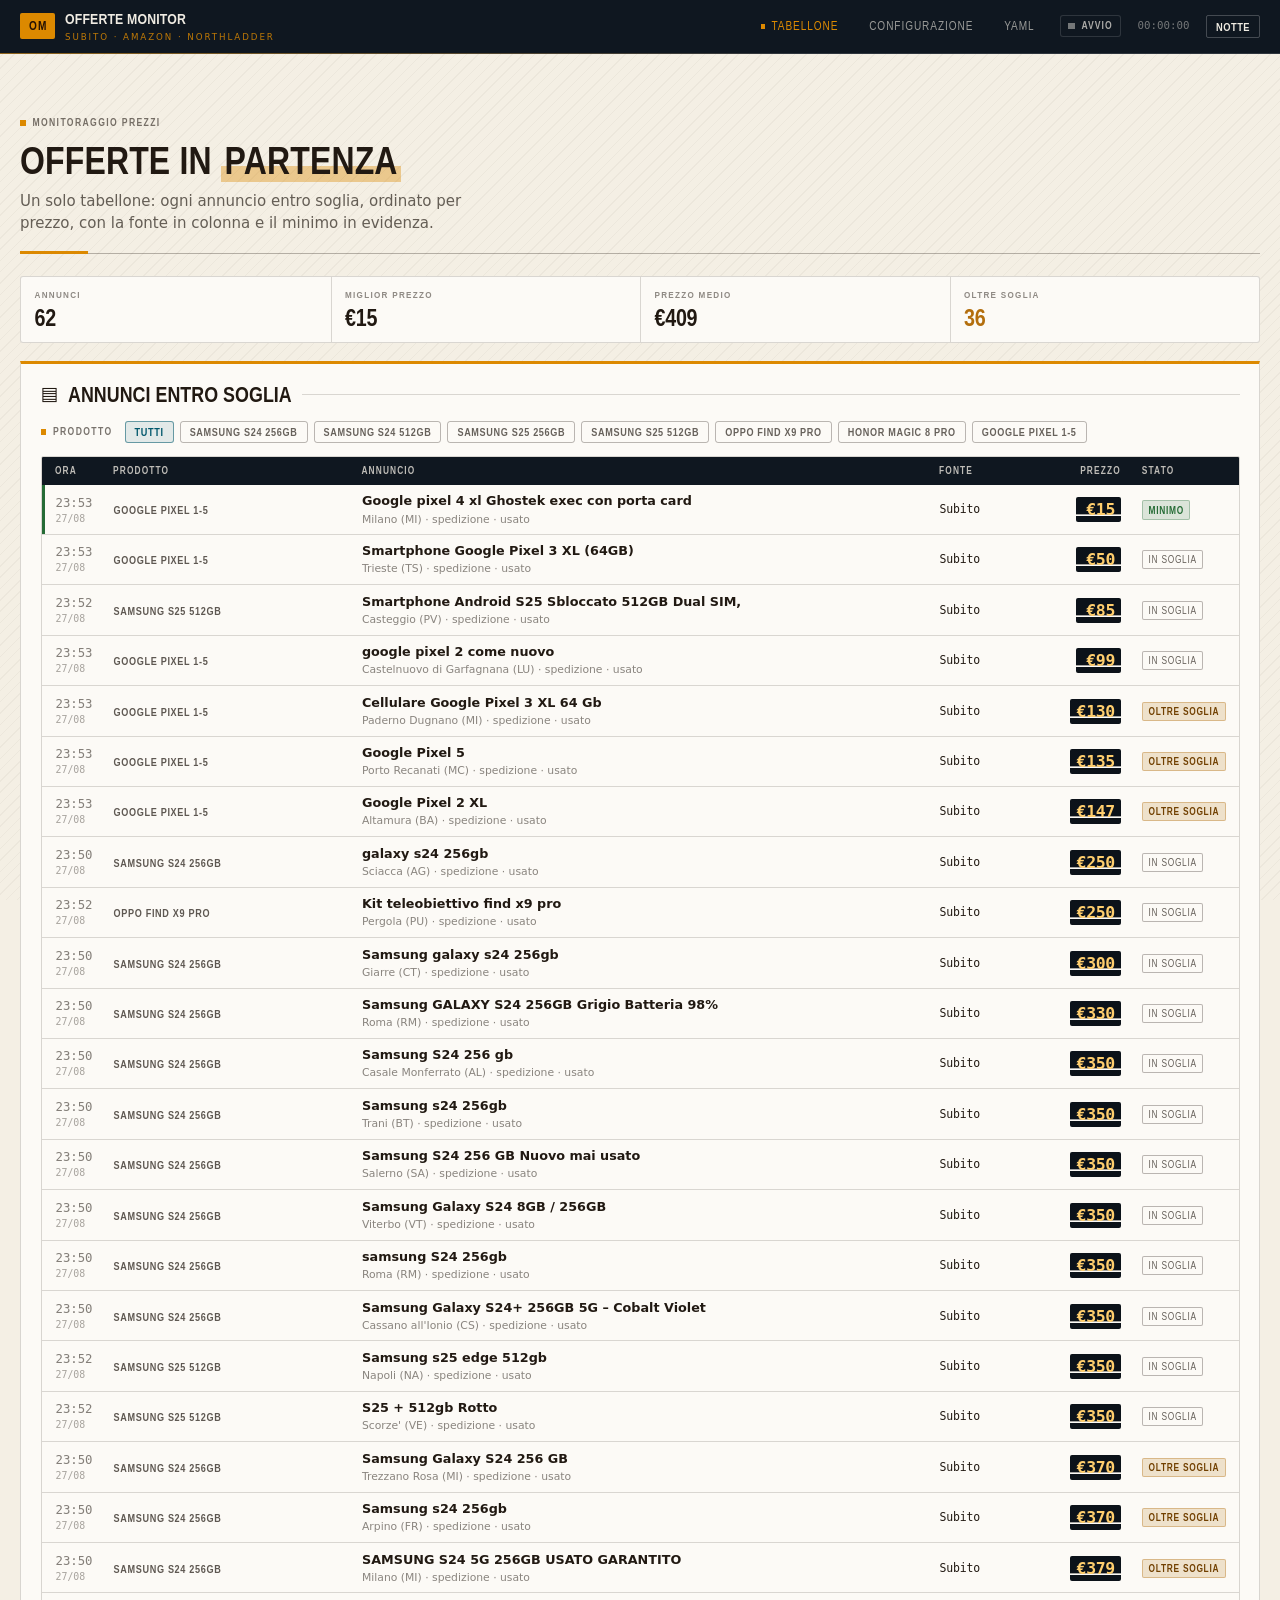
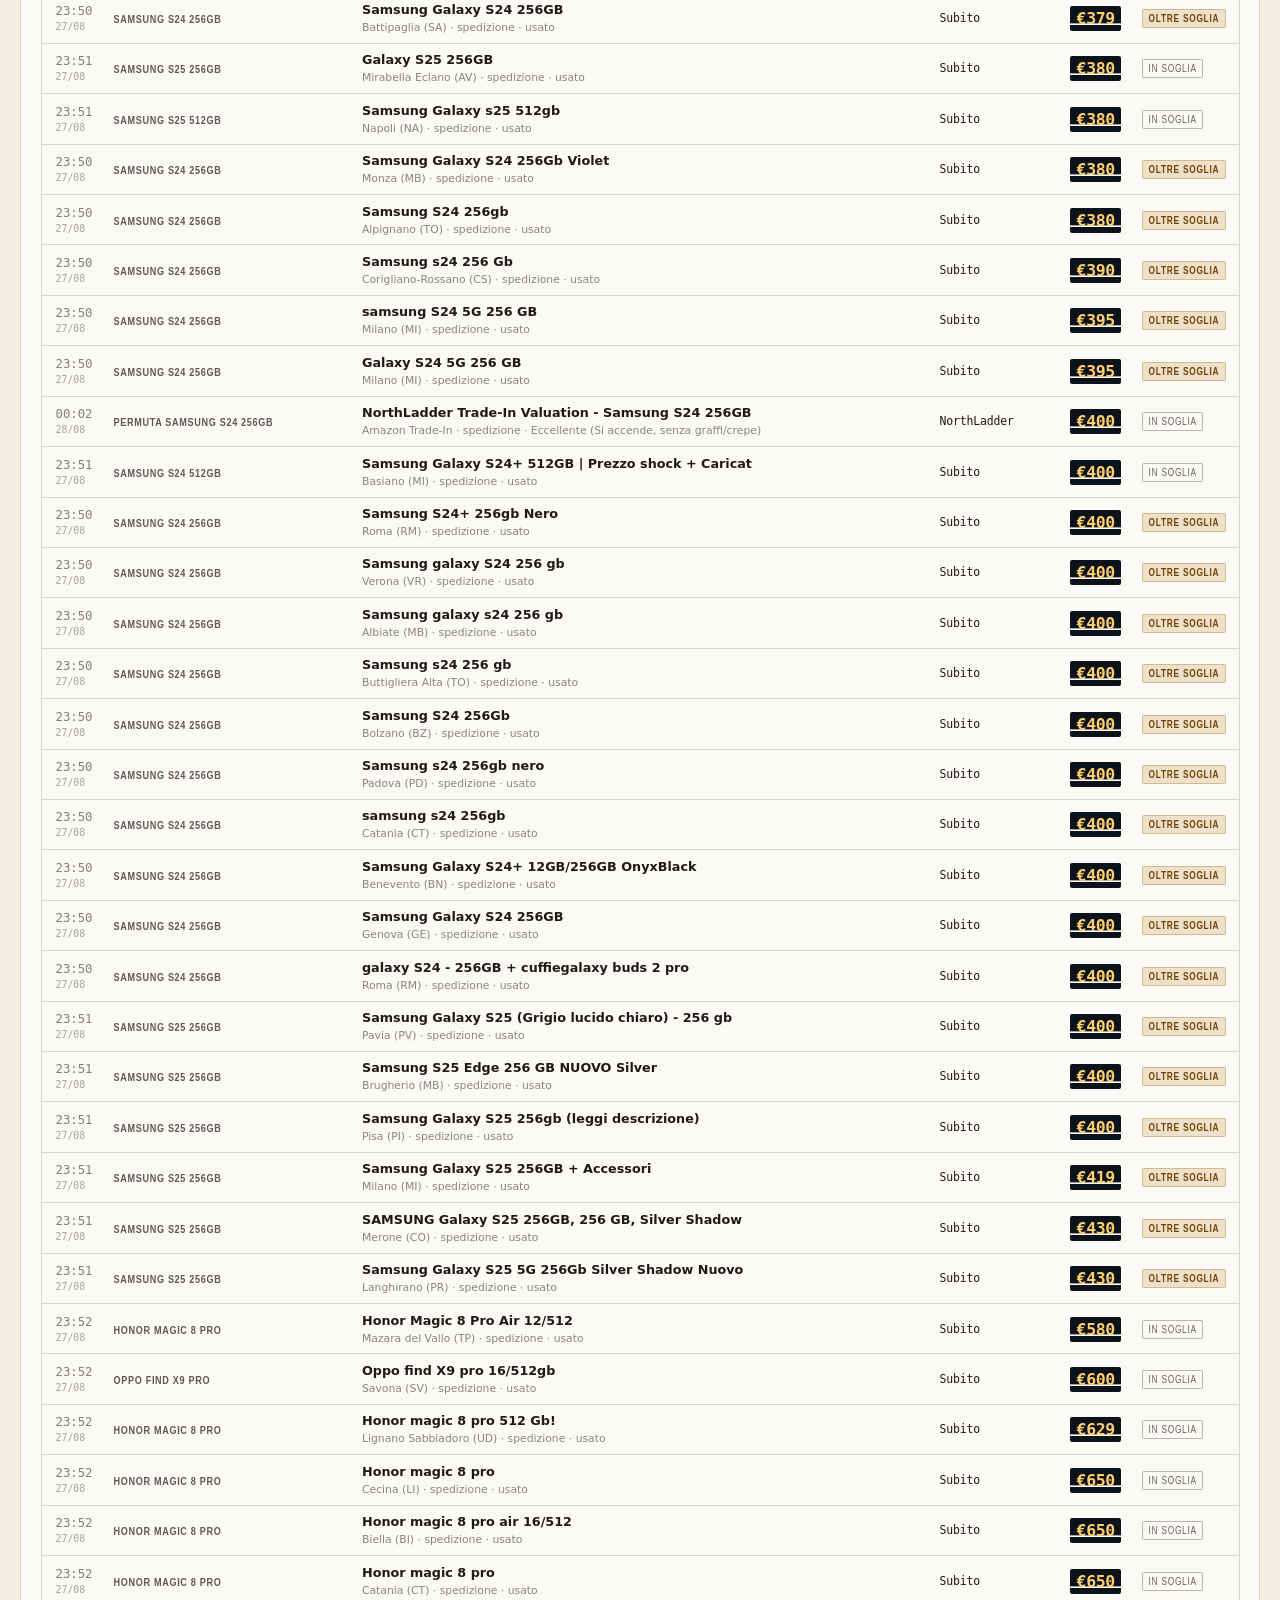
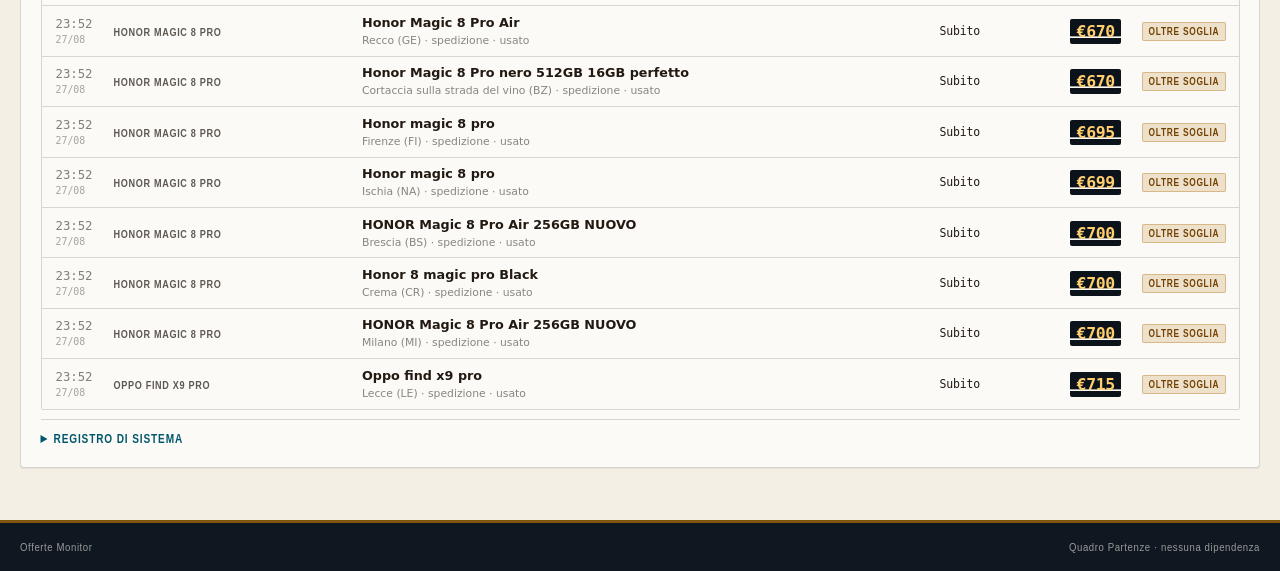
==== commit 822f9587: "Chore: Save scan results and sent items history [skip ci]" ====
--- a/index.html
+++ b/index.html
@@ -2271,10 +2271,10 @@
   </script>
 
     <script>
-      window.STATIC_ITEMS = [{"title": "NorthLadder Trade-In Valuation - Samsung S24 256GB", "price": 400, "url": "https://amazonit.northladder.net/it-en/", "source": "NorthLadder", "location": "Amazon Trade-In", "shipping": true, "condition": "Eccellente (Si accende, senza graffi/crepe)", "date": "2026-08-27T14:22:15.901575", "product_name": "Permuta Samsung S24 256GB", "near_miss": false, "max_price": 300}, {"title": "Samsung GALAXY S24 256GB  Grigio Batteria 98%", "price": 330, "url": "https://www.subito.it/telefonia/samsung-galaxy-s24-256gb-grigio-batteria-98-roma-657666898.htm", "source": "Subito.it", "location": "Roma (RM)", "shipping": true, "condition": "usato", "date": "2026-08-27T16:07:38.635059+02:00", "product_name": "Samsung S24 256GB", "near_miss": false, "max_price": 360}, {"title": "Samsung S24 256 gb", "price": 350, "url": "https://www.subito.it/telefonia/samsung-s24-256-gb-alessandria-657256571.htm", "source": "Subito.it", "location": "Casale Monferrato (AL)", "shipping": true, "condition": "usato", "date": "2026-08-27T16:07:38.635100+02:00", "product_name": "Samsung S24 256GB", "near_miss": false, "max_price": 360}, {"title": "Samsung s24 256gb", "price": 350, "url": "https://www.subito.it/telefonia/samsung-s24-256gb-barletta-andria-trani-640805773.htm", "source": "Subito.it", "location": "Trani (BT)", "shipping": true, "condition": "usato", "date": "2026-08-27T16:07:38.635112+02:00", "product_name": "Samsung S24 256GB", "near_miss": false, "max_price": 360}, {"title": "Samsung S24 256 GB Nuovo mai usato", "price": 350, "url": "https://www.subito.it/telefonia/samsung-s24-256-gb-nuovo-mai-usato-salerno-626742909.htm", "source": "Subito.it", "location": "Salerno (SA)", "shipping": true, "condition": "usato", "date": "2026-08-27T16:07:38.635123+02:00", "product_name": "Samsung S24 256GB", "near_miss": false, "max_price": 360}, {"title": "galaxy s24 256gb", "price": 250, "url": "https://www.subito.it/telefonia/galaxy-s24-256gb-agrigento-655211453.htm", "source": "Subito.it", "location": "Sciacca (AG)", "shipping": true, "condition": "usato", "date": "2026-08-27T16:08:01.608845+02:00", "product_name": "Samsung S24 256GB", "near_miss": false, "max_price": 360}, {"title": "Samsung galaxy s24 256gb", "price": 300, "url": "https://www.subito.it/telefonia/samsung-galaxy-s24-256gb-catania-647804602.htm", "source": "Subito.it", "location": "Giarre (CT)", "shipping": true, "condition": "usato", "date": "2026-08-27T16:08:01.608872+02:00", "product_name": "Samsung S24 256GB", "near_miss": false, "max_price": 360}, {"title": "samsung  S24 256gb", "price": 350, "url": "https://www.subito.it/telefonia/samsung-s24-256gb-roma-657215942.htm", "source": "Subito.it", "location": "Roma (RM)", "shipping": true, "condition": "usato", "date": "2026-08-27T16:08:01.608908+02:00", "product_name": "Samsung S24 256GB", "near_miss": false, "max_price": 360}, {"title": "Samsung Galaxy S24+ 256GB 5G – Cobalt Violet", "price": 350, "url": "https://www.subito.it/telefonia/samsung-galaxy-s24-256gb-5g-cobalt-violet-cosenza-653829250.htm", "source": "Subito.it", "location": "Cassano all'Ionio (CS)", "shipping": true, "condition": "usato", "date": "2026-08-27T16:08:01.608919+02:00", "product_name": "Samsung S24 256GB", "near_miss": false, "max_price": 360}, {"title": "Samsung Galaxy S24+ 512GB | Prezzo shock + Caricat", "price": 400, "url": "https://www.subito.it/telefonia/samsung-galaxy-s24-512gb-prezzo-shock-caricat-milano-645444401.htm", "source": "Subito.it", "location": "Basiano (MI)", "shipping": true, "condition": "usato", "date": "2026-08-27T16:08:27.184808+02:00", "product_name": "Samsung S24 512GB", "near_miss": false, "max_price": 400}, {"title": "Galaxy S25 256GB", "price": 380, "url": "https://www.subito.it/telefonia/galaxy-s25-256gb-avellino-658305645.htm", "source": "Subito.it", "location": "Mirabella Eclano (AV)", "shipping": true, "condition": "usato", "date": "2026-08-27T16:09:02.391474+02:00", "product_name": "Samsung S25 256GB", "near_miss": false, "max_price": 380}, {"title": "Samsung Galaxy s25 512gb", "price": 380, "url": "https://www.subito.it/telefonia/samsung-galaxy-s25-512gb-napoli-640616251.htm", "source": "Subito.it", "location": "Napoli (NA)", "shipping": true, "condition": "usato", "date": "2026-08-27T16:09:13.876181+02:00", "product_name": "Samsung S25 512GB", "near_miss": false, "max_price": 400}, {"title": "Smartphone Android S25 Sbloccato 512GB Dual SIM,", "price": 85, "url": "https://www.subito.it/telefonia/smartphone-android-s25-sbloccato-512gb-dual-sim-pavia-645117102.htm", "source": "Subito.it", "location": "Casteggio (PV)", "shipping": true, "condition": "usato", "date": "2026-08-27T16:09:45.497223+02:00", "product_name": "Samsung S25 512GB", "near_miss": false, "max_price": 400}, {"title": "Samsung s25 edge 512gb", "price": 350, "url": "https://www.subito.it/telefonia/samsung-s25-edge-512gb-napoli-658125977.htm", "source": "Subito.it", "location": "Napoli (NA)", "shipping": true, "condition": "usato", "date": "2026-08-27T16:09:45.497236+02:00", "product_name": "Samsung S25 512GB", "near_miss": false, "max_price": 400}, {"title": "S25 + 512gb Rotto", "price": 350, "url": "https://www.subito.it/telefonia/s25-512gb-rotto-venezia-648820149.htm", "source": "Subito.it", "location": "Scorze' (VE)", "shipping": true, "condition": "usato", "date": "2026-08-27T16:09:45.497243+02:00", "product_name": "Samsung S25 512GB", "near_miss": false, "max_price": 400}, {"title": "Oppo find X9 pro 16/512gb", "price": 600, "url": "https://www.subito.it/telefonia/oppo-find-x9-pro-16-512gb-savona-649840724.htm", "source": "Subito.it", "location": "Savona (SV)", "shipping": true, "condition": "usato", "date": "2026-08-27T16:09:56.327479+02:00", "product_name": "OPPO Find X9 Pro", "near_miss": false, "max_price": 700}, {"title": "Kit teleobiettivo find x9 pro", "price": 250, "url": "https://www.subito.it/fotografia/kit-teleobiettivo-find-x9-pro-pesaro-urbino-658366173.htm", "source": "Subito.it", "location": "Pergola (PU)", "shipping": true, "condition": "usato", "date": "2026-08-27T16:10:01.228187+02:00", "product_name": "OPPO Find X9 Pro", "near_miss": false, "max_price": 700}, {"title": "Honor Magic 8 Pro Air 12/512", "price": 580, "url": "https://www.subito.it/telefonia/honor-magic-8-pro-air-12-512-trapani-657863759.htm", "source": "Subito.it", "location": "Mazara del Vallo (TP)", "shipping": true, "condition": "usato", "date": "2026-08-27T16:10:05.885387+02:00", "product_name": "Honor Magic 8 Pro", "near_miss": false, "max_price": 650}, {"title": "Honor magic 8 pro 512 Gb!", "price": 629, "url": "https://www.subito.it/telefonia/honor-magic-8-pro-512-gb-udine-658334151.htm", "source": "Subito.it", "location": "Lignano Sabbiadoro (UD)", "shipping": true, "condition": "usato", "date": "2026-08-27T16:10:05.885401+02:00", "product_name": "Honor Magic 8 Pro", "near_miss": false, "max_price": 650}, {"title": "Honor magic 8 pro", "price": 650, "url": "https://www.subito.it/telefonia/honor-magic-8-pro-livorno-658434591.htm", "source": "Subito.it", "location": "Cecina (LI)", "shipping": true, "condition": "usato", "date": "2026-08-27T16:10:05.885411+02:00", "product_name": "Honor Magic 8 Pro", "near_miss": false, "max_price": 650}, {"title": "Honor magic 8 pro air 16/512", "price": 650, "url": "https://www.subito.it/telefonia/honor-magic-8-pro-air-16-512-biella-657254331.htm", "source": "Subito.it", "location": "Biella (BI)", "shipping": true, "condition": "usato", "date": "2026-08-27T16:10:05.885418+02:00", "product_name": "Honor Magic 8 Pro", "near_miss": false, "max_price": 650}, {"title": "Honor magic 8 pro", "price": 650, "url": "https://www.subito.it/telefonia/honor-magic-8-pro-catania-656057417.htm", "source": "Subito.it", "location": "Catania (CT)", "shipping": true, "condition": "usato", "date": "2026-08-27T16:10:05.885428+02:00", "product_name": "Honor Magic 8 Pro", "near_miss": false, "max_price": 650}, {"title": "google pixel 2 come nuovo", "price": 99, "url": "https://www.subito.it/telefonia/google-pixel-2-come-nuovo-lucca-538069774.htm", "source": "Subito.it", "location": "Castelnuovo di Garfagnana (LU)", "shipping": true, "condition": "usato", "date": "2026-08-27T16:10:39.325616+02:00", "product_name": "Google Pixel 1-5", "near_miss": false, "max_price": 100}, {"title": "Smartphone Google Pixel 3 XL (64GB)", "price": 50, "url": "https://www.subito.it/telefonia/smartphone-google-pixel-3-xl-64gb-trieste-624996662.htm", "source": "Subito.it", "location": "Trieste (TS)", "shipping": true, "condition": "usato", "date": "2026-08-27T16:10:49.450894+02:00", "product_name": "Google Pixel 1-5", "near_miss": false, "max_price": 100}, {"title": "Google pixel 4 xl  Ghostek exec con porta card", "price": 15, "url": "https://www.subito.it/telefonia/google-pixel-4-xl-ghostek-exec-con-porta-card-milano-594527931.htm", "source": "Subito.it", "location": "Milano (MI)", "shipping": true, "condition": "usato", "date": "2026-08-27T16:10:56.205911+02:00", "product_name": "Google Pixel 1-5", "near_miss": false, "max_price": 100}, {"title": "Samsung Galaxy S24 256 GB", "price": 370, "url": "https://www.subito.it/telefonia/samsung-galaxy-s24-256-gb-milano-656539746.htm", "source": "Subito.it", "location": "Trezzano Rosa (MI)", "shipping": true, "condition": "usato", "date": "2026-08-27T16:07:38.635131+02:00", "product_name": "Samsung S24 256GB", "near_miss": true, "max_price": 360}, {"title": "Samsung Galaxy S24 256Gb Violet", "price": 380, "url": "https://www.subito.it/telefonia/samsung-galaxy-s24-256gb-violet-monza-656064149.htm", "source": "Subito.it", "location": "Monza (MB)", "shipping": true, "condition": "usato", "date": "2026-08-27T16:07:38.635139+02:00", "product_name": "Samsung S24 256GB", "near_miss": true, "max_price": 360}, {"title": "Samsung s24 256 Gb", "price": 390, "url": "https://www.subito.it/telefonia/samsung-s24-256-gb-cosenza-656066337.htm", "source": "Subito.it", "location": "Corigliano-Rossano (CS)", "shipping": true, "condition": "usato", "date": "2026-08-27T16:07:38.635148+02:00", "product_name": "Samsung S24 256GB", "near_miss": true, "max_price": 360}, {"title": "samsung  S24 5G 256 GB", "price": 395, "url": "https://www.subito.it/telefonia/samsung-s24-5g-256-gb-milano-658497011.htm", "source": "Subito.it", "location": "Milano (MI)", "shipping": true, "condition": "usato", "date": "2026-08-27T16:07:38.635163+02:00", "product_name": "Samsung S24 256GB", "near_miss": true, "max_price": 360}, {"title": "Samsung S24+ 256gb Nero", "price": 400, "url": "https://www.subito.it/telefonia/samsung-s24-256gb-nero-roma-657123393.htm", "source": "Subito.it", "location": "Roma (RM)", "shipping": true, "condition": "usato", "date": "2026-08-27T16:07:38.635180+02:00", "product_name": "Samsung S24 256GB", "near_miss": true, "max_price": 360}, {"title": "Samsung galaxy S24 256 gb", "price": 400, "url": "https://www.subito.it/telefonia/samsung-galaxy-s24-256-gb-verona-656113813.htm", "source": "Subito.it", "location": "Verona (VR)", "shipping": true, "condition": "usato", "date": "2026-08-27T16:07:38.635187+02:00", "product_name": "Samsung S24 256GB", "near_miss": true, "max_price": 360}, {"title": "Samsung galaxy s24 256 gb", "price": 400, "url": "https://www.subito.it/telefonia/samsung-galaxy-s24-256-gb-monza-640902966.htm", "source": "Subito.it", "location": "Albiate (MB)", "shipping": true, "condition": "usato", "date": "2026-08-27T16:07:38.635197+02:00", "product_name": "Samsung S24 256GB", "near_miss": true, "max_price": 360}, {"title": "Samsung s24 256 gb", "price": 400, "url": "https://www.subito.it/telefonia/samsung-s24-256-gb-torino-621493872.htm", "source": "Subito.it", "location": "Buttigliera Alta (TO)", "shipping": true, "condition": "usato", "date": "2026-08-27T16:07:38.635204+02:00", "product_name": "Samsung S24 256GB", "near_miss": true, "max_price": 360}, {"title": "Galaxy S24 5G 256 GB", "price": 395, "url": "https://www.subito.it/telefonia/galaxy-s24-5g-256-gb-milano-658495019.htm", "source": "Subito.it", "location": "Milano (MI)", "shipping": true, "condition": "usato", "date": "2026-08-27T16:07:52.464851+02:00", "product_name": "Samsung S24 256GB", "near_miss": true, "max_price": 360}, {"title": "Samsung s24 256gb", "price": 370, "url": "https://www.subito.it/telefonia/samsung-s24-256gb-frosinone-656386432.htm", "source": "Subito.it", "location": "Arpino (FR)", "shipping": true, "condition": "usato", "date": "2026-08-27T16:08:01.608944+02:00", "product_name": "Samsung S24 256GB", "near_miss": true, "max_price": 360}, {"title": "SAMSUNG S24 5G 256GB USATO GARANTITO", "price": 379, "url": "https://www.subito.it/telefonia/samsung-s24-5g-256gb-usato-garantito-milano-651245424.htm", "source": "Subito.it", "location": "Milano (MI)", "shipping": true, "condition": "usato", "date": "2026-08-27T16:08:01.608951+02:00", "product_name": "Samsung S24 256GB", "near_miss": true, "max_price": 360}, {"title": "Samsung Galaxy S24 256GB", "price": 379, "url": "https://www.subito.it/telefonia/samsung-galaxy-s24-256gb-salerno-644653631.htm", "source": "Subito.it", "location": "Battipaglia (SA)", "shipping": true, "condition": "usato", "date": "2026-08-27T16:08:03.804912+02:00", "product_name": "Samsung S24 256GB", "near_miss": true, "max_price": 360}, {"title": "Samsung S24 256gb", "price": 380, "url": "https://www.subito.it/telefonia/samsung-s24-256gb-torino-646344566.htm", "source": "Subito.it", "location": "Alpignano (TO)", "shipping": true, "condition": "usato", "date": "2026-08-27T16:08:03.804950+02:00", "product_name": "Samsung S24 256GB", "near_miss": true, "max_price": 360}, {"title": "Samsung s24 256gb", "price": 399, "url": "https://www.subito.it/telefonia/samsung-s24-256gb-latina-656255587.htm", "source": "Subito.it", "location": "Latina (LT)", "shipping": true, "condition": "usato", "date": "2026-08-27T16:08:03.804962+02:00", "product_name": "Samsung S24 256GB", "near_miss": true, "max_price": 360}, {"title": "Samsung S24 256Gb", "price": 400, "url": "https://www.subito.it/telefonia/samsung-s24-256gb-bolzano-658095195.htm", "source": "Subito.it", "location": "Bolzano (BZ)", "shipping": true, "condition": "usato", "date": "2026-08-27T16:08:03.804973+02:00", "product_name": "Samsung S24 256GB", "near_miss": true, "max_price": 360}, {"title": "Samsung Galaxy S24 8GB / 256GB", "price": 400, "url": "https://www.subito.it/telefonia/samsung-galaxy-s24-8gb-256gb-viterbo-658087943.htm", "source": "Subito.it", "location": "Viterbo (VT)", "shipping": true, "condition": "usato", "date": "2026-08-27T16:08:03.804980+02:00", "product_name": "Samsung S24 256GB", "near_miss": true, "max_price": 360}, {"title": "Samsung s24 256gb nero", "price": 400, "url": "https://www.subito.it/telefonia/samsung-s24-256gb-nero-padova-657129229.htm", "source": "Subito.it", "location": "Padova (PD)", "shipping": true, "condition": "usato", "date": "2026-08-27T16:08:03.804987+02:00", "product_name": "Samsung S24 256GB", "near_miss": true, "max_price": 360}, {"title": "samsung s24 256gb", "price": 400, "url": "https://www.subito.it/telefonia/samsung-s24-256gb-catania-650937580.htm", "source": "Subito.it", "location": "Catania (CT)", "shipping": true, "condition": "usato", "date": "2026-08-27T16:08:03.804999+02:00", "product_name": "Samsung S24 256GB", "near_miss": true, "max_price": 360}, {"title": "Samsung Galaxy S24+ 12GB/256GB OnyxBlack", "price": 400, "url": "https://www.subito.it/telefonia/samsung-galaxy-s24-12gb-256gb-onyxblack-benevento-642027011.htm", "source": "Subito.it", "location": "Benevento (BN)", "shipping": true, "condition": "usato", "date": "2026-08-27T16:08:03.805006+02:00", "product_name": "Samsung S24 256GB", "near_miss": true, "max_price": 360}, {"title": "Samsung Galaxy S24 256GB", "price": 400, "url": "https://www.subito.it/telefonia/samsung-galaxy-s24-256gb-genova-640977780.htm", "source": "Subito.it", "location": "Genova (GE)", "shipping": true, "condition": "usato", "date": "2026-08-27T16:08:03.805012+02:00", "product_name": "Samsung S24 256GB", "near_miss": true, "max_price": 360}, {"title": "galaxy S24 - 256GB + cuffiegalaxy buds 2 pro", "price": 400, "url": "https://www.subito.it/telefonia/galaxy-s24-256gb-cuffiegalaxy-buds-2-pro-roma-638732201.htm", "source": "Subito.it", "location": "Roma (RM)", "shipping": true, "condition": "usato", "date": "2026-08-27T16:08:03.805018+02:00", "product_name": "Samsung S24 256GB", "near_miss": true, "max_price": 360}, {"title": "Samsung Galaxy S25 (Grigio lucido chiaro) - 256 gb", "price": 400, "url": "https://www.subito.it/telefonia/samsung-galaxy-s25-grigio-lucido-chiaro-256-gb-pavia-652795359.htm", "source": "Subito.it", "location": "Pavia (PV)", "shipping": true, "condition": "usato", "date": "2026-08-27T16:08:34.302305+02:00", "product_name": "Samsung S25 256GB", "near_miss": true, "max_price": 380}, {"title": "Samsung S25 Edge 256 GB NUOVO Silver", "price": 400, "url": "https://www.subito.it/telefonia/samsung-s25-edge-256-gb-nuovo-silver-monza-650886403.htm", "source": "Subito.it", "location": "Brugherio (MB)", "shipping": true, "condition": "usato", "date": "2026-08-27T16:08:34.302326+02:00", "product_name": "Samsung S25 256GB", "near_miss": true, "max_price": 380}, {"title": "SAMSUNG Galaxy S25 256GB, 256 GB, Silver Shadow", "price": 430, "url": "https://www.subito.it/telefonia/samsung-galaxy-s25-256gb-256-gb-silver-shadow-como-656585891.htm", "source": "Subito.it", "location": "Merone (CO)", "shipping": true, "condition": "usato", "date": "2026-08-27T16:08:34.302343+02:00", "product_name": "Samsung S25 256GB", "near_miss": true, "max_price": 380}, {"title": "Samsung Galaxy S25 256gb (leggi descrizione)", "price": 400, "url": "https://www.subito.it/telefonia/samsung-galaxy-s25-256gb-leggi-descrizione-pisa-657350803.htm", "source": "Subito.it", "location": "Pisa (PI)", "shipping": true, "condition": "usato", "date": "2026-08-27T16:09:02.391498+02:00", "product_name": "Samsung S25 256GB", "near_miss": true, "max_price": 380}, {"title": "Samsung Galaxy S25 256GB + Accessori", "price": 419, "url": "https://www.subito.it/telefonia/samsung-galaxy-s25-256gb-accessori-milano-649883782.htm", "source": "Subito.it", "location": "Milano (MI)", "shipping": true, "condition": "usato", "date": "2026-08-27T16:09:02.391513+02:00", "product_name": "Samsung S25 256GB", "near_miss": true, "max_price": 380}, {"title": "Samsung Galaxy S25 5G 256Gb Silver Shadow Nuovo", "price": 430, "url": "https://www.subito.it/telefonia/samsung-galaxy-s25-5g-256gb-silver-shadow-nuovo-parma-657455628.htm", "source": "Subito.it", "location": "Langhirano (PR)", "shipping": true, "condition": "usato", "date": "2026-08-27T16:09:02.391528+02:00", "product_name": "Samsung S25 256GB", "near_miss": true, "max_price": 380}, {"title": "Oppo find x9 pro", "price": 715, "url": "https://www.subito.it/telefonia/oppo-find-x9-pro-lecce-656930594.htm", "source": "Subito.it", "location": "Lecce (LE)", "shipping": true, "condition": "usato", "date": "2026-08-27T16:09:56.327492+02:00", "product_name": "OPPO Find X9 Pro", "near_miss": true, "max_price": 700}, {"title": "Honor Magic 8 Pro Air", "price": 670, "url": "https://www.subito.it/telefonia/honor-magic-8-pro-air-genova-658063262.htm", "source": "Subito.it", "location": "Recco (GE)", "shipping": true, "condition": "usato", "date": "2026-08-27T16:10:05.885434+02:00", "product_name": "Honor Magic 8 Pro", "near_miss": true, "max_price": 650}, {"title": "Honor Magic 8 Pro nero 512GB 16GB perfetto", "price": 670, "url": "https://www.subito.it/telefonia/honor-magic-8-pro-nero-512gb-16gb-perfetto-bolzano-656881559.htm", "source": "Subito.it", "location": "Cortaccia sulla strada del vino (BZ)", "shipping": true, "condition": "usato", "date": "2026-08-27T16:10:05.885441+02:00", "product_name": "Honor Magic 8 Pro", "near_miss": true, "max_price": 650}, {"title": "Honor magic 8 pro", "price": 695, "url": "https://www.subito.it/telefonia/honor-magic-8-pro-firenze-657823303.htm", "source": "Subito.it", "location": "Firenze (FI)", "shipping": true, "condition": "usato", "date": "2026-08-27T16:10:05.885448+02:00", "product_name": "Honor Magic 8 Pro", "near_miss": true, "max_price": 650}, {"title": "Honor magic 8 pro", "price": 699, "url": "https://www.subito.it/telefonia/honor-magic-8-pro-napoli-655915260.htm", "source": "Subito.it", "location": "Ischia (NA)", "shipping": true, "condition": "usato", "date": "2026-08-27T16:10:05.885454+02:00", "product_name": "Honor Magic 8 Pro", "near_miss": true, "max_price": 650}, {"title": "HONOR Magic 8 Pro Air 256GB NUOVO", "price": 700, "url": "https://www.subito.it/telefonia/honor-magic-8-pro-air-256gb-nuovo-brescia-658395619.htm", "source": "Subito.it", "location": "Brescia (BS)", "shipping": true, "condition": "usato", "date": "2026-08-27T16:10:05.885461+02:00", "product_name": "Honor Magic 8 Pro", "near_miss": true, "max_price": 650}, {"title": "Honor 8 magic pro Black", "price": 700, "url": "https://www.subito.it/telefonia/honor-8-magic-pro-black-cremona-658043913.htm", "source": "Subito.it", "location": "Crema (CR)", "shipping": true, "condition": "usato", "date": "2026-08-27T16:10:05.885468+02:00", "product_name": "Honor Magic 8 Pro", "near_miss": true, "max_price": 650}, {"title": "HONOR Magic 8 Pro Air 256GB NUOVO", "price": 700, "url": "https://www.subito.it/telefonia/honor-magic-8-pro-air-256gb-nuovo-milano-656632954.htm", "source": "Subito.it", "location": "Milano (MI)", "shipping": true, "condition": "usato", "date": "2026-08-27T16:10:05.885475+02:00", "product_name": "Honor Magic 8 Pro", "near_miss": true, "max_price": 650}, {"title": "Google Pixel 2 XL", "price": 147, "url": "https://www.subito.it/telefonia/google-pixel-2-xl-bari-474409845.htm", "source": "Subito.it", "location": "Altamura (BA)", "shipping": true, "condition": "usato", "date": "2026-08-27T16:10:41.883472+02:00", "product_name": "Google Pixel 1-5", "near_miss": true, "max_price": 100}, {"title": "Cellulare Google Pixel 3 XL 64 Gb", "price": 130, "url": "https://www.subito.it/telefonia/cellulare-google-pixel-3-xl-64-gb-milano-618673110.htm", "source": "Subito.it", "location": "Paderno Dugnano (MI)", "shipping": true, "condition": "usato", "date": "2026-08-27T16:10:49.450980+02:00", "product_name": "Google Pixel 1-5", "near_miss": true, "max_price": 100}, {"title": "Google Pixel 5", "price": 135, "url": "https://www.subito.it/telefonia/google-pixel-5-macerata-658058257.htm", "source": "Subito.it", "location": "Porto Recanati (MC)", "shipping": true, "condition": "usato", "date": "2026-08-27T16:11:11.193548+02:00", "product_name": "Google Pixel 1-5", "near_miss": true, "max_price": 100}];
+      window.STATIC_ITEMS = [{"title": "NorthLadder Trade-In Valuation - Samsung S24 256GB", "price": 400, "url": "https://amazonit.northladder.net/it-en/", "source": "NorthLadder", "location": "Amazon Trade-In", "shipping": true, "condition": "Eccellente (Si accende, senza graffi/crepe)", "date": "2026-08-28T00:02:46.881589", "product_name": "Permuta Samsung S24 256GB", "near_miss": false, "max_price": 300}, {"title": "Samsung GALAXY S24 256GB  Grigio Batteria 98%", "price": 330, "url": "https://www.subito.it/telefonia/samsung-galaxy-s24-256gb-grigio-batteria-98-roma-657666898.htm", "source": "Subito.it", "location": "Roma (RM)", "shipping": true, "condition": "usato", "date": "2026-08-28T01:50:14.444144+02:00", "product_name": "Samsung S24 256GB", "near_miss": false, "max_price": 360}, {"title": "Samsung S24 256 gb", "price": 350, "url": "https://www.subito.it/telefonia/samsung-s24-256-gb-alessandria-657256571.htm", "source": "Subito.it", "location": "Casale Monferrato (AL)", "shipping": true, "condition": "usato", "date": "2026-08-28T01:50:14.444176+02:00", "product_name": "Samsung S24 256GB", "near_miss": false, "max_price": 360}, {"title": "Samsung s24 256gb", "price": 350, "url": "https://www.subito.it/telefonia/samsung-s24-256gb-barletta-andria-trani-640805773.htm", "source": "Subito.it", "location": "Trani (BT)", "shipping": true, "condition": "usato", "date": "2026-08-28T01:50:14.444182+02:00", "product_name": "Samsung S24 256GB", "near_miss": false, "max_price": 360}, {"title": "Samsung S24 256 GB Nuovo mai usato", "price": 350, "url": "https://www.subito.it/telefonia/samsung-s24-256-gb-nuovo-mai-usato-salerno-626742909.htm", "source": "Subito.it", "location": "Salerno (SA)", "shipping": true, "condition": "usato", "date": "2026-08-28T01:50:14.444187+02:00", "product_name": "Samsung S24 256GB", "near_miss": false, "max_price": 360}, {"title": "galaxy s24 256gb", "price": 250, "url": "https://www.subito.it/telefonia/galaxy-s24-256gb-agrigento-655211453.htm", "source": "Subito.it", "location": "Sciacca (AG)", "shipping": true, "condition": "usato", "date": "2026-08-28T01:50:39.662297+02:00", "product_name": "Samsung S24 256GB", "near_miss": false, "max_price": 360}, {"title": "Samsung galaxy s24 256gb", "price": 300, "url": "https://www.subito.it/telefonia/samsung-galaxy-s24-256gb-catania-647804602.htm", "source": "Subito.it", "location": "Giarre (CT)", "shipping": true, "condition": "usato", "date": "2026-08-28T01:50:39.662316+02:00", "product_name": "Samsung S24 256GB", "near_miss": false, "max_price": 360}, {"title": "Samsung Galaxy S24 8GB / 256GB", "price": 350, "url": "https://www.subito.it/telefonia/samsung-galaxy-s24-8gb-256gb-viterbo-658087943.htm", "source": "Subito.it", "location": "Viterbo (VT)", "shipping": true, "condition": "usato", "date": "2026-08-28T01:50:39.662331+02:00", "product_name": "Samsung S24 256GB", "near_miss": false, "max_price": 360}, {"title": "samsung  S24 256gb", "price": 350, "url": "https://www.subito.it/telefonia/samsung-s24-256gb-roma-657215942.htm", "source": "Subito.it", "location": "Roma (RM)", "shipping": true, "condition": "usato", "date": "2026-08-28T01:50:39.662340+02:00", "product_name": "Samsung S24 256GB", "near_miss": false, "max_price": 360}, {"title": "Samsung Galaxy S24+ 256GB 5G – Cobalt Violet", "price": 350, "url": "https://www.subito.it/telefonia/samsung-galaxy-s24-256gb-5g-cobalt-violet-cosenza-653829250.htm", "source": "Subito.it", "location": "Cassano all'Ionio (CS)", "shipping": true, "condition": "usato", "date": "2026-08-28T01:50:39.662347+02:00", "product_name": "Samsung S24 256GB", "near_miss": false, "max_price": 360}, {"title": "Samsung Galaxy S24+ 512GB | Prezzo shock + Caricat", "price": 400, "url": "https://www.subito.it/telefonia/samsung-galaxy-s24-512gb-prezzo-shock-caricat-milano-645444401.htm", "source": "Subito.it", "location": "Basiano (MI)", "shipping": true, "condition": "usato", "date": "2026-08-28T01:51:05.974137+02:00", "product_name": "Samsung S24 512GB", "near_miss": false, "max_price": 400}, {"title": "Galaxy S25 256GB", "price": 380, "url": "https://www.subito.it/telefonia/galaxy-s25-256gb-avellino-658305645.htm", "source": "Subito.it", "location": "Mirabella Eclano (AV)", "shipping": true, "condition": "usato", "date": "2026-08-28T01:51:44.321184+02:00", "product_name": "Samsung S25 256GB", "near_miss": false, "max_price": 380}, {"title": "Samsung Galaxy s25 512gb", "price": 380, "url": "https://www.subito.it/telefonia/samsung-galaxy-s25-512gb-napoli-640616251.htm", "source": "Subito.it", "location": "Napoli (NA)", "shipping": true, "condition": "usato", "date": "2026-08-28T01:51:56.097580+02:00", "product_name": "Samsung S25 512GB", "near_miss": false, "max_price": 400}, {"title": "Smartphone Android S25 Sbloccato 512GB Dual SIM,", "price": 85, "url": "https://www.subito.it/telefonia/smartphone-android-s25-sbloccato-512gb-dual-sim-pavia-645117102.htm", "source": "Subito.it", "location": "Casteggio (PV)", "shipping": true, "condition": "usato", "date": "2026-08-28T01:52:27.294087+02:00", "product_name": "Samsung S25 512GB", "near_miss": false, "max_price": 400}, {"title": "Samsung s25 edge 512gb", "price": 350, "url": "https://www.subito.it/telefonia/samsung-s25-edge-512gb-napoli-658125977.htm", "source": "Subito.it", "location": "Napoli (NA)", "shipping": true, "condition": "usato", "date": "2026-08-28T01:52:27.294093+02:00", "product_name": "Samsung S25 512GB", "near_miss": false, "max_price": 400}, {"title": "S25 + 512gb Rotto", "price": 350, "url": "https://www.subito.it/telefonia/s25-512gb-rotto-venezia-648820149.htm", "source": "Subito.it", "location": "Scorze' (VE)", "shipping": true, "condition": "usato", "date": "2026-08-28T01:52:27.294097+02:00", "product_name": "Samsung S25 512GB", "near_miss": false, "max_price": 400}, {"title": "Oppo find X9 pro 16/512gb", "price": 600, "url": "https://www.subito.it/telefonia/oppo-find-x9-pro-16-512gb-savona-649840724.htm", "source": "Subito.it", "location": "Savona (SV)", "shipping": true, "condition": "usato", "date": "2026-08-28T01:52:39.887834+02:00", "product_name": "OPPO Find X9 Pro", "near_miss": false, "max_price": 700}, {"title": "Kit teleobiettivo find x9 pro", "price": 250, "url": "https://www.subito.it/fotografia/kit-teleobiettivo-find-x9-pro-pesaro-urbino-658366173.htm", "source": "Subito.it", "location": "Pergola (PU)", "shipping": true, "condition": "usato", "date": "2026-08-28T01:52:45.549264+02:00", "product_name": "OPPO Find X9 Pro", "near_miss": false, "max_price": 700}, {"title": "Honor Magic 8 Pro Air 12/512", "price": 580, "url": "https://www.subito.it/telefonia/honor-magic-8-pro-air-12-512-trapani-657863759.htm", "source": "Subito.it", "location": "Mazara del Vallo (TP)", "shipping": true, "condition": "usato", "date": "2026-08-28T01:52:51.575514+02:00", "product_name": "Honor Magic 8 Pro", "near_miss": false, "max_price": 650}, {"title": "Honor magic 8 pro 512 Gb!", "price": 629, "url": "https://www.subito.it/telefonia/honor-magic-8-pro-512-gb-udine-658334151.htm", "source": "Subito.it", "location": "Lignano Sabbiadoro (UD)", "shipping": true, "condition": "usato", "date": "2026-08-28T01:52:51.575523+02:00", "product_name": "Honor Magic 8 Pro", "near_miss": false, "max_price": 650}, {"title": "Honor magic 8 pro", "price": 650, "url": "https://www.subito.it/telefonia/honor-magic-8-pro-livorno-658434591.htm", "source": "Subito.it", "location": "Cecina (LI)", "shipping": true, "condition": "usato", "date": "2026-08-28T01:52:51.575528+02:00", "product_name": "Honor Magic 8 Pro", "near_miss": false, "max_price": 650}, {"title": "Honor magic 8 pro air 16/512", "price": 650, "url": "https://www.subito.it/telefonia/honor-magic-8-pro-air-16-512-biella-657254331.htm", "source": "Subito.it", "location": "Biella (BI)", "shipping": true, "condition": "usato", "date": "2026-08-28T01:52:51.575531+02:00", "product_name": "Honor Magic 8 Pro", "near_miss": false, "max_price": 650}, {"title": "Honor magic 8 pro", "price": 650, "url": "https://www.subito.it/telefonia/honor-magic-8-pro-catania-656057417.htm", "source": "Subito.it", "location": "Catania (CT)", "shipping": true, "condition": "usato", "date": "2026-08-28T01:52:51.575536+02:00", "product_name": "Honor Magic 8 Pro", "near_miss": false, "max_price": 650}, {"title": "google pixel 2 come nuovo", "price": 99, "url": "https://www.subito.it/telefonia/google-pixel-2-come-nuovo-lucca-538069774.htm", "source": "Subito.it", "location": "Castelnuovo di Garfagnana (LU)", "shipping": true, "condition": "usato", "date": "2026-08-28T01:53:28.315751+02:00", "product_name": "Google Pixel 1-5", "near_miss": false, "max_price": 100}, {"title": "Smartphone Google Pixel 3 XL (64GB)", "price": 50, "url": "https://www.subito.it/telefonia/smartphone-google-pixel-3-xl-64gb-trieste-624996662.htm", "source": "Subito.it", "location": "Trieste (TS)", "shipping": true, "condition": "usato", "date": "2026-08-28T01:53:37.715542+02:00", "product_name": "Google Pixel 1-5", "near_miss": false, "max_price": 100}, {"title": "Google pixel 4 xl  Ghostek exec con porta card", "price": 15, "url": "https://www.subito.it/telefonia/google-pixel-4-xl-ghostek-exec-con-porta-card-milano-594527931.htm", "source": "Subito.it", "location": "Milano (MI)", "shipping": true, "condition": "usato", "date": "2026-08-28T01:53:44.696872+02:00", "product_name": "Google Pixel 1-5", "near_miss": false, "max_price": 100}, {"title": "Samsung Galaxy S24 256 GB", "price": 370, "url": "https://www.subito.it/telefonia/samsung-galaxy-s24-256-gb-milano-656539746.htm", "source": "Subito.it", "location": "Trezzano Rosa (MI)", "shipping": true, "condition": "usato", "date": "2026-08-28T01:50:14.444191+02:00", "product_name": "Samsung S24 256GB", "near_miss": true, "max_price": 360}, {"title": "Samsung Galaxy S24 256Gb Violet", "price": 380, "url": "https://www.subito.it/telefonia/samsung-galaxy-s24-256gb-violet-monza-656064149.htm", "source": "Subito.it", "location": "Monza (MB)", "shipping": true, "condition": "usato", "date": "2026-08-28T01:50:14.444194+02:00", "product_name": "Samsung S24 256GB", "near_miss": true, "max_price": 360}, {"title": "Samsung s24 256 Gb", "price": 390, "url": "https://www.subito.it/telefonia/samsung-s24-256-gb-cosenza-656066337.htm", "source": "Subito.it", "location": "Corigliano-Rossano (CS)", "shipping": true, "condition": "usato", "date": "2026-08-28T01:50:14.444199+02:00", "product_name": "Samsung S24 256GB", "near_miss": true, "max_price": 360}, {"title": "samsung  S24 5G 256 GB", "price": 395, "url": "https://www.subito.it/telefonia/samsung-s24-5g-256-gb-milano-658497011.htm", "source": "Subito.it", "location": "Milano (MI)", "shipping": true, "condition": "usato", "date": "2026-08-28T01:50:14.444208+02:00", "product_name": "Samsung S24 256GB", "near_miss": true, "max_price": 360}, {"title": "Samsung S24+ 256gb Nero", "price": 400, "url": "https://www.subito.it/telefonia/samsung-s24-256gb-nero-roma-657123393.htm", "source": "Subito.it", "location": "Roma (RM)", "shipping": true, "condition": "usato", "date": "2026-08-28T01:50:14.444216+02:00", "product_name": "Samsung S24 256GB", "near_miss": true, "max_price": 360}, {"title": "Samsung galaxy S24 256 gb", "price": 400, "url": "https://www.subito.it/telefonia/samsung-galaxy-s24-256-gb-verona-656113813.htm", "source": "Subito.it", "location": "Verona (VR)", "shipping": true, "condition": "usato", "date": "2026-08-28T01:50:14.444220+02:00", "product_name": "Samsung S24 256GB", "near_miss": true, "max_price": 360}, {"title": "Samsung galaxy s24 256 gb", "price": 400, "url": "https://www.subito.it/telefonia/samsung-galaxy-s24-256-gb-monza-640902966.htm", "source": "Subito.it", "location": "Albiate (MB)", "shipping": true, "condition": "usato", "date": "2026-08-28T01:50:14.444225+02:00", "product_name": "Samsung S24 256GB", "near_miss": true, "max_price": 360}, {"title": "Samsung s24 256 gb", "price": 400, "url": "https://www.subito.it/telefonia/samsung-s24-256-gb-torino-621493872.htm", "source": "Subito.it", "location": "Buttigliera Alta (TO)", "shipping": true, "condition": "usato", "date": "2026-08-28T01:50:14.444228+02:00", "product_name": "Samsung S24 256GB", "near_miss": true, "max_price": 360}, {"title": "Galaxy S24 5G 256 GB", "price": 395, "url": "https://www.subito.it/telefonia/galaxy-s24-5g-256-gb-milano-658495019.htm", "source": "Subito.it", "location": "Milano (MI)", "shipping": true, "condition": "usato", "date": "2026-08-28T01:50:29.416140+02:00", "product_name": "Samsung S24 256GB", "near_miss": true, "max_price": 360}, {"title": "Samsung s24 256gb", "price": 370, "url": "https://www.subito.it/telefonia/samsung-s24-256gb-frosinone-656386432.htm", "source": "Subito.it", "location": "Arpino (FR)", "shipping": true, "condition": "usato", "date": "2026-08-28T01:50:39.662357+02:00", "product_name": "Samsung S24 256GB", "near_miss": true, "max_price": 360}, {"title": "SAMSUNG S24 5G 256GB USATO GARANTITO", "price": 379, "url": "https://www.subito.it/telefonia/samsung-s24-5g-256gb-usato-garantito-milano-651245424.htm", "source": "Subito.it", "location": "Milano (MI)", "shipping": true, "condition": "usato", "date": "2026-08-28T01:50:39.662360+02:00", "product_name": "Samsung S24 256GB", "near_miss": true, "max_price": 360}, {"title": "Samsung Galaxy S24 256GB", "price": 379, "url": "https://www.subito.it/telefonia/samsung-galaxy-s24-256gb-salerno-644653631.htm", "source": "Subito.it", "location": "Battipaglia (SA)", "shipping": true, "condition": "usato", "date": "2026-08-28T01:50:41.885712+02:00", "product_name": "Samsung S24 256GB", "near_miss": true, "max_price": 360}, {"title": "Samsung S24 256gb", "price": 380, "url": "https://www.subito.it/telefonia/samsung-s24-256gb-torino-646344566.htm", "source": "Subito.it", "location": "Alpignano (TO)", "shipping": true, "condition": "usato", "date": "2026-08-28T01:50:41.885743+02:00", "product_name": "Samsung S24 256GB", "near_miss": true, "max_price": 360}, {"title": "Samsung S24 256Gb", "price": 400, "url": "https://www.subito.it/telefonia/samsung-s24-256gb-bolzano-658095195.htm", "source": "Subito.it", "location": "Bolzano (BZ)", "shipping": true, "condition": "usato", "date": "2026-08-28T01:50:41.885752+02:00", "product_name": "Samsung S24 256GB", "near_miss": true, "max_price": 360}, {"title": "Samsung s24 256gb nero", "price": 400, "url": "https://www.subito.it/telefonia/samsung-s24-256gb-nero-padova-657129229.htm", "source": "Subito.it", "location": "Padova (PD)", "shipping": true, "condition": "usato", "date": "2026-08-28T01:50:41.885756+02:00", "product_name": "Samsung S24 256GB", "near_miss": true, "max_price": 360}, {"title": "samsung s24 256gb", "price": 400, "url": "https://www.subito.it/telefonia/samsung-s24-256gb-catania-650937580.htm", "source": "Subito.it", "location": "Catania (CT)", "shipping": true, "condition": "usato", "date": "2026-08-28T01:50:41.885763+02:00", "product_name": "Samsung S24 256GB", "near_miss": true, "max_price": 360}, {"title": "Samsung Galaxy S24+ 12GB/256GB OnyxBlack", "price": 400, "url": "https://www.subito.it/telefonia/samsung-galaxy-s24-12gb-256gb-onyxblack-benevento-642027011.htm", "source": "Subito.it", "location": "Benevento (BN)", "shipping": true, "condition": "usato", "date": "2026-08-28T01:50:41.885767+02:00", "product_name": "Samsung S24 256GB", "near_miss": true, "max_price": 360}, {"title": "Samsung Galaxy S24 256GB", "price": 400, "url": "https://www.subito.it/telefonia/samsung-galaxy-s24-256gb-genova-640977780.htm", "source": "Subito.it", "location": "Genova (GE)", "shipping": true, "condition": "usato", "date": "2026-08-28T01:50:41.885770+02:00", "product_name": "Samsung S24 256GB", "near_miss": true, "max_price": 360}, {"title": "galaxy S24 - 256GB + cuffiegalaxy buds 2 pro", "price": 400, "url": "https://www.subito.it/telefonia/galaxy-s24-256gb-cuffiegalaxy-buds-2-pro-roma-638732201.htm", "source": "Subito.it", "location": "Roma (RM)", "shipping": true, "condition": "usato", "date": "2026-08-28T01:50:41.885774+02:00", "product_name": "Samsung S24 256GB", "near_miss": true, "max_price": 360}, {"title": "Samsung Galaxy S25 (Grigio lucido chiaro) - 256 gb", "price": 400, "url": "https://www.subito.it/telefonia/samsung-galaxy-s25-grigio-lucido-chiaro-256-gb-pavia-652795359.htm", "source": "Subito.it", "location": "Pavia (PV)", "shipping": true, "condition": "usato", "date": "2026-08-28T01:51:13.665809+02:00", "product_name": "Samsung S25 256GB", "near_miss": true, "max_price": 380}, {"title": "Samsung S25 Edge 256 GB NUOVO Silver", "price": 400, "url": "https://www.subito.it/telefonia/samsung-s25-edge-256-gb-nuovo-silver-monza-650886403.htm", "source": "Subito.it", "location": "Brugherio (MB)", "shipping": true, "condition": "usato", "date": "2026-08-28T01:51:13.665829+02:00", "product_name": "Samsung S25 256GB", "near_miss": true, "max_price": 380}, {"title": "SAMSUNG Galaxy S25 256GB, 256 GB, Silver Shadow", "price": 430, "url": "https://www.subito.it/telefonia/samsung-galaxy-s25-256gb-256-gb-silver-shadow-como-656585891.htm", "source": "Subito.it", "location": "Merone (CO)", "shipping": true, "condition": "usato", "date": "2026-08-28T01:51:13.665838+02:00", "product_name": "Samsung S25 256GB", "near_miss": true, "max_price": 380}, {"title": "Samsung Galaxy S25 256gb (leggi descrizione)", "price": 400, "url": "https://www.subito.it/telefonia/samsung-galaxy-s25-256gb-leggi-descrizione-pisa-657350803.htm", "source": "Subito.it", "location": "Pisa (PI)", "shipping": true, "condition": "usato", "date": "2026-08-28T01:51:44.321196+02:00", "product_name": "Samsung S25 256GB", "near_miss": true, "max_price": 380}, {"title": "Samsung Galaxy S25 256GB + Accessori", "price": 419, "url": "https://www.subito.it/telefonia/samsung-galaxy-s25-256gb-accessori-milano-649883782.htm", "source": "Subito.it", "location": "Milano (MI)", "shipping": true, "condition": "usato", "date": "2026-08-28T01:51:44.321204+02:00", "product_name": "Samsung S25 256GB", "near_miss": true, "max_price": 380}, {"title": "Samsung Galaxy S25 5G 256Gb Silver Shadow Nuovo", "price": 430, "url": "https://www.subito.it/telefonia/samsung-galaxy-s25-5g-256gb-silver-shadow-nuovo-parma-657455628.htm", "source": "Subito.it", "location": "Langhirano (PR)", "shipping": true, "condition": "usato", "date": "2026-08-28T01:51:44.321211+02:00", "product_name": "Samsung S25 256GB", "near_miss": true, "max_price": 380}, {"title": "Oppo find x9 pro", "price": 715, "url": "https://www.subito.it/telefonia/oppo-find-x9-pro-lecce-656930594.htm", "source": "Subito.it", "location": "Lecce (LE)", "shipping": true, "condition": "usato", "date": "2026-08-28T01:52:39.887841+02:00", "product_name": "OPPO Find X9 Pro", "near_miss": true, "max_price": 700}, {"title": "Honor Magic 8 Pro Air", "price": 670, "url": "https://www.subito.it/telefonia/honor-magic-8-pro-air-genova-658063262.htm", "source": "Subito.it", "location": "Recco (GE)", "shipping": true, "condition": "usato", "date": "2026-08-28T01:52:51.575539+02:00", "product_name": "Honor Magic 8 Pro", "near_miss": true, "max_price": 650}, {"title": "Honor Magic 8 Pro nero 512GB 16GB perfetto", "price": 670, "url": "https://www.subito.it/telefonia/honor-magic-8-pro-nero-512gb-16gb-perfetto-bolzano-656881559.htm", "source": "Subito.it", "location": "Cortaccia sulla strada del vino (BZ)", "shipping": true, "condition": "usato", "date": "2026-08-28T01:52:51.575543+02:00", "product_name": "Honor Magic 8 Pro", "near_miss": true, "max_price": 650}, {"title": "Honor magic 8 pro", "price": 695, "url": "https://www.subito.it/telefonia/honor-magic-8-pro-firenze-657823303.htm", "source": "Subito.it", "location": "Firenze (FI)", "shipping": true, "condition": "usato", "date": "2026-08-28T01:52:51.575547+02:00", "product_name": "Honor Magic 8 Pro", "near_miss": true, "max_price": 650}, {"title": "Honor magic 8 pro", "price": 699, "url": "https://www.subito.it/telefonia/honor-magic-8-pro-napoli-655915260.htm", "source": "Subito.it", "location": "Ischia (NA)", "shipping": true, "condition": "usato", "date": "2026-08-28T01:52:51.575550+02:00", "product_name": "Honor Magic 8 Pro", "near_miss": true, "max_price": 650}, {"title": "HONOR Magic 8 Pro Air 256GB NUOVO", "price": 700, "url": "https://www.subito.it/telefonia/honor-magic-8-pro-air-256gb-nuovo-brescia-658395619.htm", "source": "Subito.it", "location": "Brescia (BS)", "shipping": true, "condition": "usato", "date": "2026-08-28T01:52:51.575554+02:00", "product_name": "Honor Magic 8 Pro", "near_miss": true, "max_price": 650}, {"title": "Honor 8 magic pro Black", "price": 700, "url": "https://www.subito.it/telefonia/honor-8-magic-pro-black-cremona-658043913.htm", "source": "Subito.it", "location": "Crema (CR)", "shipping": true, "condition": "usato", "date": "2026-08-28T01:52:51.575557+02:00", "product_name": "Honor Magic 8 Pro", "near_miss": true, "max_price": 650}, {"title": "HONOR Magic 8 Pro Air 256GB NUOVO", "price": 700, "url": "https://www.subito.it/telefonia/honor-magic-8-pro-air-256gb-nuovo-milano-656632954.htm", "source": "Subito.it", "location": "Milano (MI)", "shipping": true, "condition": "usato", "date": "2026-08-28T01:52:51.575561+02:00", "product_name": "Honor Magic 8 Pro", "near_miss": true, "max_price": 650}, {"title": "Google Pixel 2 XL", "price": 147, "url": "https://www.subito.it/telefonia/google-pixel-2-xl-bari-474409845.htm", "source": "Subito.it", "location": "Altamura (BA)", "shipping": true, "condition": "usato", "date": "2026-08-28T01:53:30.612667+02:00", "product_name": "Google Pixel 1-5", "near_miss": true, "max_price": 100}, {"title": "Cellulare Google Pixel 3 XL 64 Gb", "price": 130, "url": "https://www.subito.it/telefonia/cellulare-google-pixel-3-xl-64-gb-milano-618673110.htm", "source": "Subito.it", "location": "Paderno Dugnano (MI)", "shipping": true, "condition": "usato", "date": "2026-08-28T01:53:37.715598+02:00", "product_name": "Google Pixel 1-5", "near_miss": true, "max_price": 100}, {"title": "Google Pixel 5", "price": 135, "url": "https://www.subito.it/telefonia/google-pixel-5-macerata-658058257.htm", "source": "Subito.it", "location": "Porto Recanati (MC)", "shipping": true, "condition": "usato", "date": "2026-08-28T01:53:57.362205+02:00", "product_name": "Google Pixel 1-5", "near_miss": true, "max_price": 100}];
       window.STATIC_CONFIGS = {"config.yaml": "telegram:\n  enabled: true\n  bot_token: \"YOUR_TELEGRAM_BOT_TOKEN\"\n  chat_id: \"YOUR_TELEGRAM_CHAT_ID\"\nscanner:\n  interval_minutes: 10\n  shipping_required: true\n  products:\n  - name: Samsung S24 256GB\n    keywords:\n    - Samsung S24 256\n    - Samsung Galaxy S24 256\n    - S24 256\n    # La ricerca di Subito non lega \"256\" a un titolo che scrive \"256Gb\"\n    # attaccato: sono due parole diverse per il suo indice. Senza questa\n    # variante quegli annunci non tornano proprio dalla ricerca.\n    - S24 256gb\n    exclude_keywords:\n    - fe\n    - ultra\n    - plus\n    - watch\n    - notebook\n    - netbook\n    - laptop\n    - pc\n    - tablet\n    - ipad\n    - galaxy a\n    - scambio\n    - cerco\n    subito_urls: []\n    max_price: 360\n    price_margin: 40\n    subito: true\n    amazon: true\n    search_in_description: false\n  - name: Samsung S24 512GB\n    keywords:\n    - Samsung S24 512\n    - Samsung Galaxy S24 512\n    - S24 512\n    - S24 512gb\n    exclude_keywords:\n    - fe\n    - ultra\n    - plus\n    - watch\n    - notebook\n    - netbook\n    - laptop\n    - pc\n    - tablet\n    - ipad\n    - galaxy a\n    - scambio\n    - cerco\n    subito_urls: []\n    max_price: 400\n    price_margin: 40\n    subito: true\n    amazon: true\n    search_in_description: false\n  - name: Samsung S25 256GB\n    keywords:\n    - Samsung S25 256\n    - Samsung Galaxy S25 256\n    - S25 256\n    - S25 256gb\n    exclude_keywords:\n    - fe\n    - ultra\n    - plus\n    - watch\n    - notebook\n    - netbook\n    - laptop\n    - pc\n    - tablet\n    - ipad\n    - galaxy a\n    - scambio\n    - cerco\n    subito_urls: []\n    max_price: 380\n    # Margine a 50 (era 30): il tetto passa da 410 a 430. Il margine finisce\n    # in pe= dell'URL di ricerca, quindi con 30 gli annunci sopra 410 non\n    # venivano nemmeno restituiti da Subito. Obiettivo reale sempre 380.\n    price_margin: 50\n    subito: true\n    amazon: true\n    search_in_description: false\n  - name: Samsung S25 512GB\n    keywords:\n    - Samsung S25 512\n    - Samsung Galaxy S25 512\n    - S25 512\n    - S25 512gb\n    exclude_keywords:\n    - fe\n    - ultra\n    - plus\n    - watch\n    - scambio\n    - cerco\n    subito_urls: []\n    max_price: 400\n    price_margin: 30\n    subito: true\n    amazon: true\n    search_in_description: false\n  - name: OPPO Find X9 Pro\n    keywords:\n    - OPPO Find X9 Pro\n    - Find X9 Pro\n    exclude_keywords:\n    - custodia\n    - cover\n    - pellicola\n    - vetro\n    - caricatore\n    - cavo\n    - adattatore\n    - case\n    - silicone\n    - schermo\n    - riparazione\n    - ricambio\n    - batteria\n    - scambio\n    - cerco\n    - find x8\n    - find x7\n    - find x6\n    - find x5\n    - neo\n    - lite\n    subito_urls: []\n    max_price: 700\n    price_margin: 50\n    subito: true\n    amazon: true\n    search_in_description: false\n  - name: Honor Magic 8 Pro\n    keywords:\n    - Honor Magic 8 Pro\n    - Magic 8 Pro\n    exclude_keywords:\n    - custodia\n    - cover\n    - pellicola\n    - vetro\n    - caricatore\n    - cavo\n    - adattatore\n    - case\n    - silicone\n    - schermo\n    - riparazione\n    - ricambio\n    - batteria\n    - scambio\n    - cerco\n    - magic 7\n    - magic7\n    - magic 6\n    - magic6\n    - magic 5\n    - magic5\n    - magic v\n    - magicbook\n    - magicpad\n    - magic watch\n    - lite\n    # La ricerca di Subito e' a testo libero: \"Magic 8 Pro\" le ha restituito\n    # un MacBook col Magic Mouse e un Red Magic 8S, ed entrambi sono finiti\n    # su Telegram. Sono marchi diversi, non varianti dell'Honor.\n    - macbook\n    - mouse\n    - red magic\n    - redmagic\n    - nubia\n    subito_urls: []\n    max_price: 650\n    price_margin: 50\n    subito: true\n    amazon: true\n    search_in_description: false\n  - name: Google Pixel 1-5\n    keywords:\n    - Google Pixel 1\n    - Google Pixel 2\n    - Google Pixel 3\n    - Google Pixel 4\n    - Google Pixel 5\n    # \"custodi\" e non \"custodia\": l'esclusione e' per sottostringa, e\n    # \"2 Custodie Google Pixel 10 Pro\" passava indisturbato. Stessa ragione\n    # per \"cinturin\" e \"caricator\". Il resto e' il catalogo accessori Pixel,\n    # che con la paginazione corretta arriva tutto invece dei primi trenta.\n    exclude_keywords:\n    - custodi\n    - cover\n    - pellicola\n    - vetro\n    - caricator\n    - cavo\n    - adattatore\n    - case\n    - silicone\n    - schermo\n    - riparazione\n    - ricambio\n    - batteria\n    - cinturin\n    - watch\n    - orologio\n    - buds\n    - auricolari\n    - cuffie\n    - stand\n    - dock\n    - alimentatore\n    - tablet\n    - display\n    - danneggiato\n    - difetto\n    - rotto\n    - guasto\n    - scambio\n    - cerco\n    subito_urls: []\n    max_price: 100\n    price_margin: 50\n    subito: true\n    amazon: true\n    search_in_description: false\nweb:\n  host: 0.0.0.0\n  port: 5000\n  debug: false\n", "subito.yaml": "enabled: true\nname: Subito.it\nsource_key: subito\nbase_url: https://www.subito.it\nsearch_url: https://www.subito.it/annunci-italia/vendita/usato/?q={keyword}&shp=true&order=priceasc\n# 5 e non 20: ora che o= impagina davvero, ogni pagina costa una richiesta\n# vera. Con order=priceasc e il tetto pe nell'URL le prime pagine sono gia'\n# le piu' economiche entro budget, quindi 150 annunci per keyword bastano.\nmax_pages: 5\nheaders:\n  User-Agent: Mozilla/5.0 (Windows NT 10.0; Win64; x64) AppleWebKit/537.36 (KHTML,\n    like Gecko) Chrome/128.0.0.0 Safari/537.36\n  Accept: text/html,application/xhtml+xml,application/xml;q=0.9,image/avif,image/webp,*/*;q=0.8\n  Accept-Language: it-IT,it;q=0.9,en-US;q=0.8,en;q=0.7\nfilters:\n  condition: usato\n", "amazon.yaml": "enabled: true\nname: Amazon.it\nsource_key: amazon\nfilters:\n  condition: Nuovo / Ricondizionato / Usato Garantito\nmax_pages: 2\n", "northladder.yaml": "enabled: true\nname: NorthLadder Trade-In\nsource_key: northladder\nurl: https://amazonit.northladder.net\nprice_threshold: 300\ndevice_name: Samsung S24 256GB\ninterval_hours: 2\nuser_details:\n  first_name: \"Michele\"\n  last_name: \"De Angelis\"\n  email: \"mic.deangelis@gmail.com\"\n  phone: \"3333305176\"\n  city: \"Piano di Sorrento\"\n  company: \"MSC Crew Services\"\n  address: \"Via delle Rose 60\"\n  address_extra: \"Ufficio\"\n  zip_code: \"80063\"\n"};
       window.STATIC_CONFIG_DATA = {"general": {"interval_minutes": 10, "shipping_required": true}, "telegram": {"enabled": true, "bot_token": "YOUR_TELEGRAM_BOT_TOKEN", "chat_id": "YOUR_TELEGRAM_CHAT_ID"}, "products": [{"name": "Samsung S24 256GB", "keywords": ["Samsung S24 256", "Samsung Galaxy S24 256", "S24 256", "S24 256gb"], "exclude_keywords": ["fe", "ultra", "plus", "watch", "notebook", "netbook", "laptop", "pc", "tablet", "ipad", "galaxy a", "scambio", "cerco"], "subito_urls": [], "max_price": 360, "price_margin": 40, "subito": true, "amazon": true, "search_in_description": false}, {"name": "Samsung S24 512GB", "keywords": ["Samsung S24 512", "Samsung Galaxy S24 512", "S24 512", "S24 512gb"], "exclude_keywords": ["fe", "ultra", "plus", "watch", "notebook", "netbook", "laptop", "pc", "tablet", "ipad", "galaxy a", "scambio", "cerco"], "subito_urls": [], "max_price": 400, "price_margin": 40, "subito": true, "amazon": true, "search_in_description": false}, {"name": "Samsung S25 256GB", "keywords": ["Samsung S25 256", "Samsung Galaxy S25 256", "S25 256", "S25 256gb"], "exclude_keywords": ["fe", "ultra", "plus", "watch", "notebook", "netbook", "laptop", "pc", "tablet", "ipad", "galaxy a", "scambio", "cerco"], "subito_urls": [], "max_price": 380, "price_margin": 50, "subito": true, "amazon": true, "search_in_description": false}, {"name": "Samsung S25 512GB", "keywords": ["Samsung S25 512", "Samsung Galaxy S25 512", "S25 512", "S25 512gb"], "exclude_keywords": ["fe", "ultra", "plus", "watch", "scambio", "cerco"], "subito_urls": [], "max_price": 400, "price_margin": 30, "subito": true, "amazon": true, "search_in_description": false}, {"name": "OPPO Find X9 Pro", "keywords": ["OPPO Find X9 Pro", "Find X9 Pro"], "exclude_keywords": ["custodia", "cover", "pellicola", "vetro", "caricatore", "cavo", "adattatore", "case", "silicone", "schermo", "riparazione", "ricambio", "batteria", "scambio", "cerco", "find x8", "find x7", "find x6", "find x5", "neo", "lite"], "subito_urls": [], "max_price": 700, "price_margin": 50, "subito": true, "amazon": true, "search_in_description": false}, {"name": "Honor Magic 8 Pro", "keywords": ["Honor Magic 8 Pro", "Magic 8 Pro"], "exclude_keywords": ["custodia", "cover", "pellicola", "vetro", "caricatore", "cavo", "adattatore", "case", "silicone", "schermo", "riparazione", "ricambio", "batteria", "scambio", "cerco", "magic 7", "magic7", "magic 6", "magic6", "magic 5", "magic5", "magic v", "magicbook", "magicpad", "magic watch", "lite", "macbook", "mouse", "red magic", "redmagic", "nubia"], "subito_urls": [], "max_price": 650, "price_margin": 50, "subito": true, "amazon": true, "search_in_description": false}, {"name": "Google Pixel 1-5", "keywords": ["Google Pixel 1", "Google Pixel 2", "Google Pixel 3", "Google Pixel 4", "Google Pixel 5"], "exclude_keywords": ["custodi", "cover", "pellicola", "vetro", "caricator", "cavo", "adattatore", "case", "silicone", "schermo", "riparazione", "ricambio", "batteria", "cinturin", "watch", "orologio", "buds", "auricolari", "cuffie", "stand", "dock", "alimentatore", "tablet", "display", "danneggiato", "difetto", "rotto", "guasto", "scambio", "cerco"], "subito_urls": [], "max_price": 100, "price_margin": 50, "subito": true, "amazon": true, "search_in_description": false}], "subito": {"enabled": true, "max_pages": 5}, "amazon": {"enabled": true, "max_pages": 2}};
-      window.STATIC_LOGS = [{"message": "Build statico generato da GitHub Actions - 7 prodotti monitorati.", "level": "info", "time": "16:22:16"}, {"message": "[SUBITO.IT] Scansione completata: 62 annunci entro soglia.", "level": "found", "time": "16:22:16"}, {"message": "[AMAZON.IT] Scansione completata: 0 annunci entro soglia.", "level": "scan", "time": "16:22:16"}, {"message": "[NORTHLADDER] Ultima valutazione permuta Samsung S24 256GB: 400EUR (soglia 300EUR).", "level": "found", "time": "16:22:16"}, {"message": "[TELEGRAM] Notifiche abilitate (token da GitHub Secrets).", "level": "found", "time": "16:22:16"}, {"message": "Prossima esecuzione via cron GitHub Actions (ogni 30 minuti). Il pannello configurazione e' di sola lettura su GitHub Pages.", "level": "info", "time": "16:22:16"}];
+      window.STATIC_LOGS = [{"message": "Build statico generato da GitHub Actions - 7 prodotti monitorati.", "level": "info", "time": "02:02:46"}, {"message": "[SUBITO.IT] Scansione completata: 61 annunci entro soglia.", "level": "found", "time": "02:02:46"}, {"message": "[AMAZON.IT] Scansione completata: 0 annunci entro soglia.", "level": "scan", "time": "02:02:46"}, {"message": "[NORTHLADDER] Ultima valutazione permuta Samsung S24 256GB: 400EUR (soglia 300EUR).", "level": "found", "time": "02:02:46"}, {"message": "[TELEGRAM] Notifiche abilitate (token da GitHub Secrets).", "level": "found", "time": "02:02:46"}, {"message": "Prossima esecuzione via cron GitHub Actions (ogni 30 minuti). Il pannello configurazione e' di sola lettura su GitHub Pages.", "level": "info", "time": "02:02:46"}];
       document.addEventListener('DOMContentLoaded', () => {
         if (window.STATIC_ITEMS && window.STATIC_ITEMS.length) {
           state.items = window.STATIC_ITEMS;
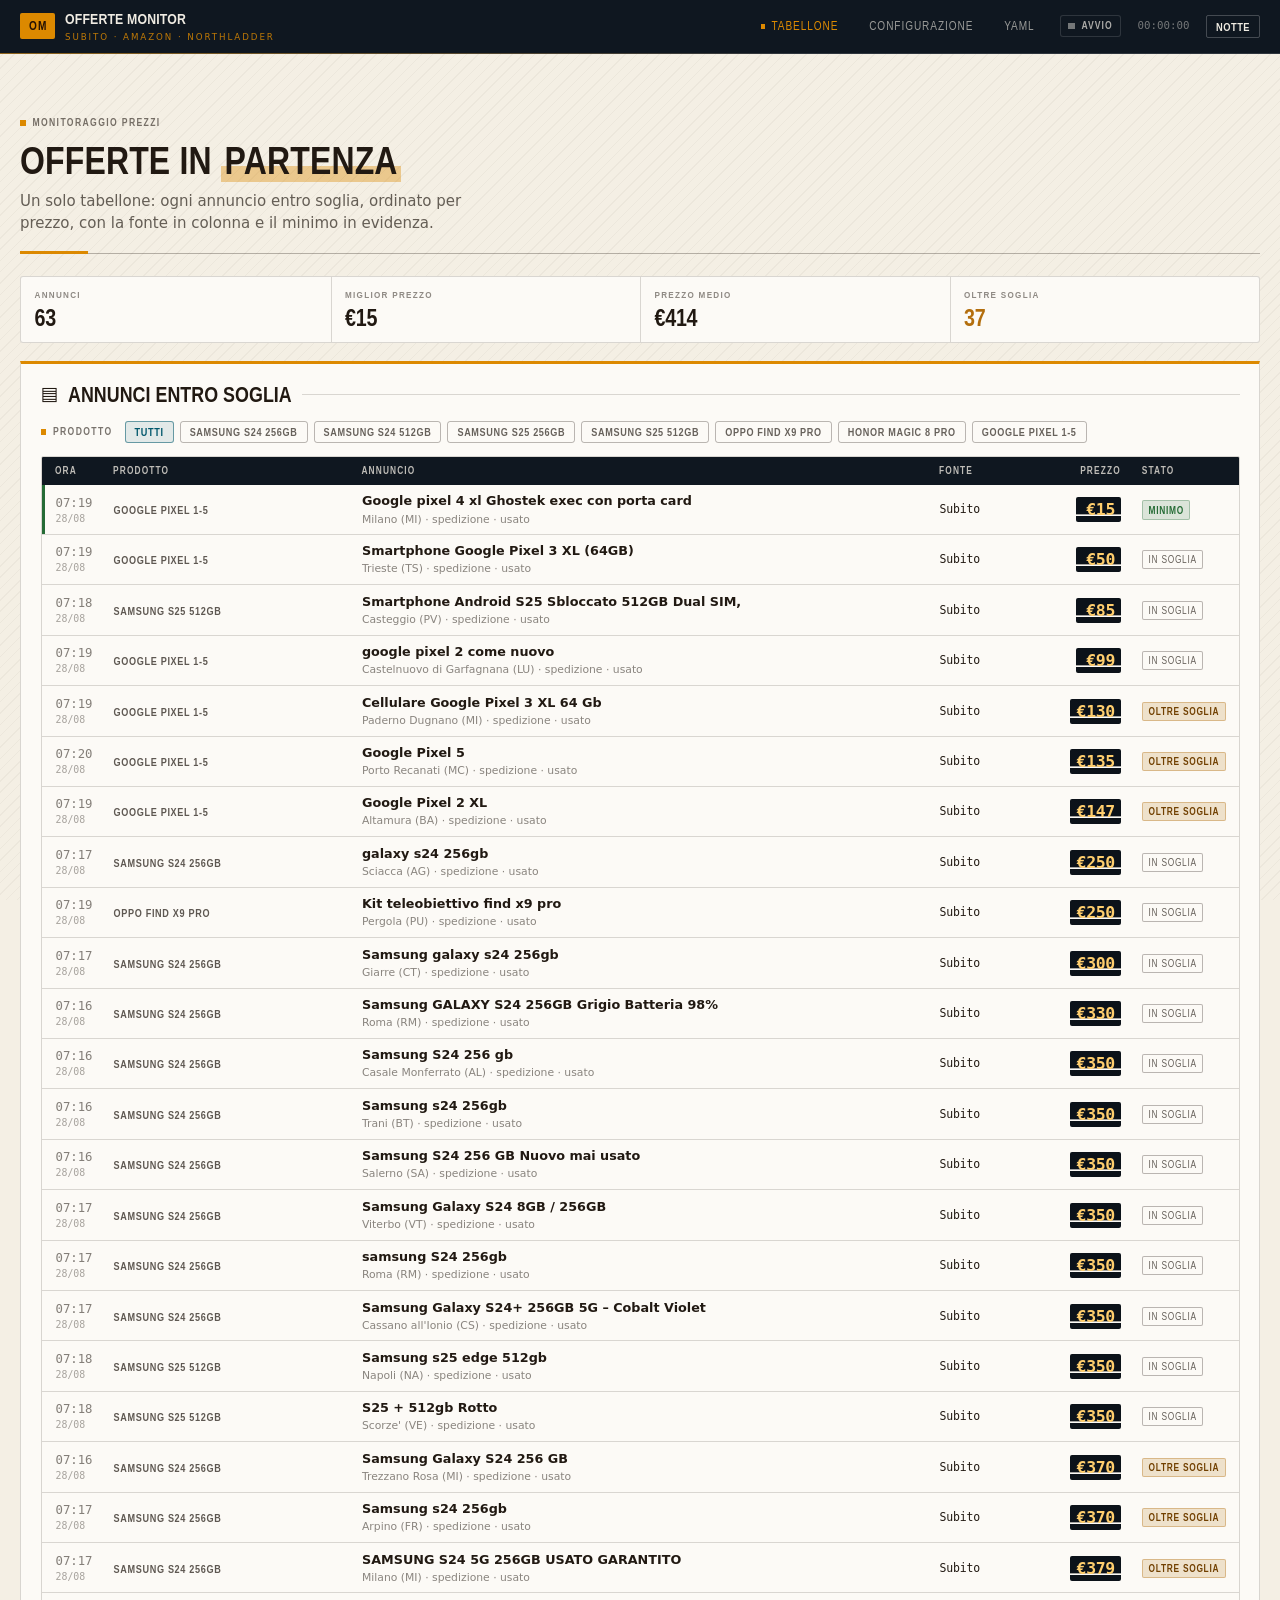
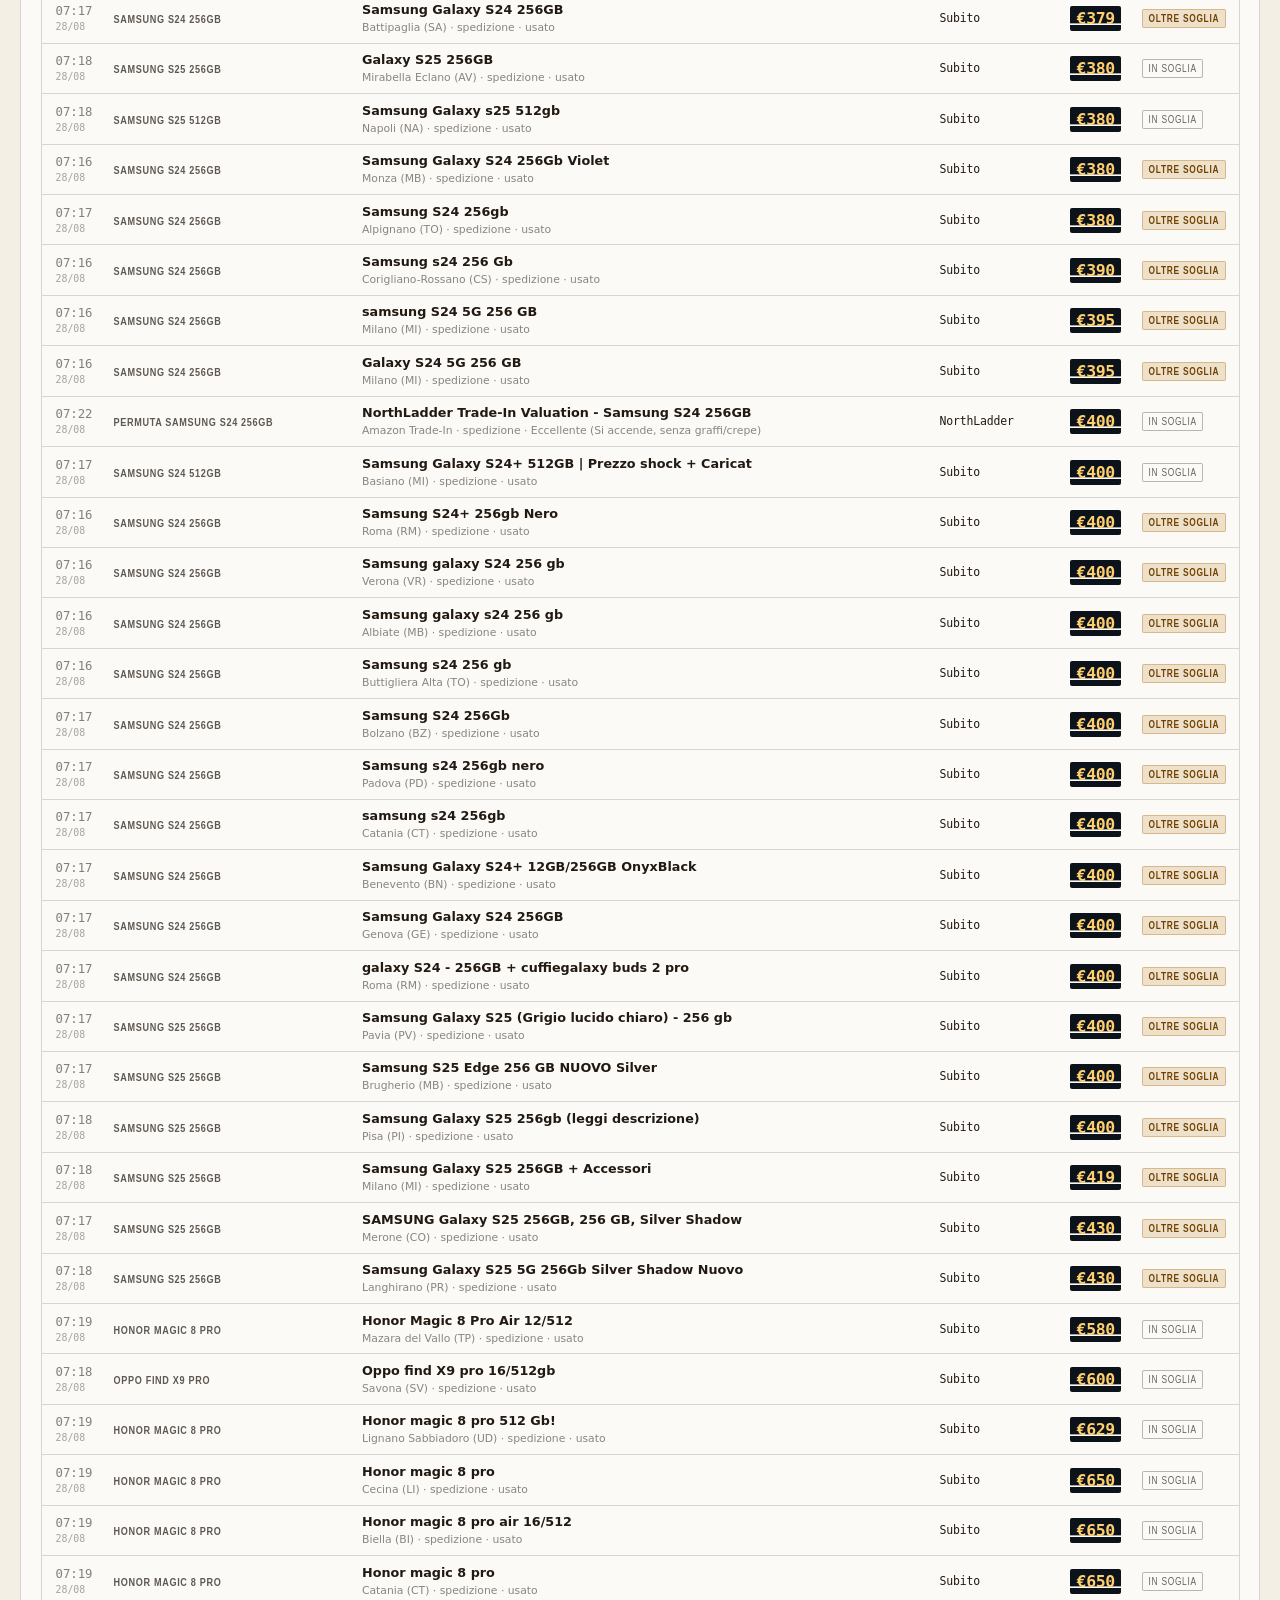
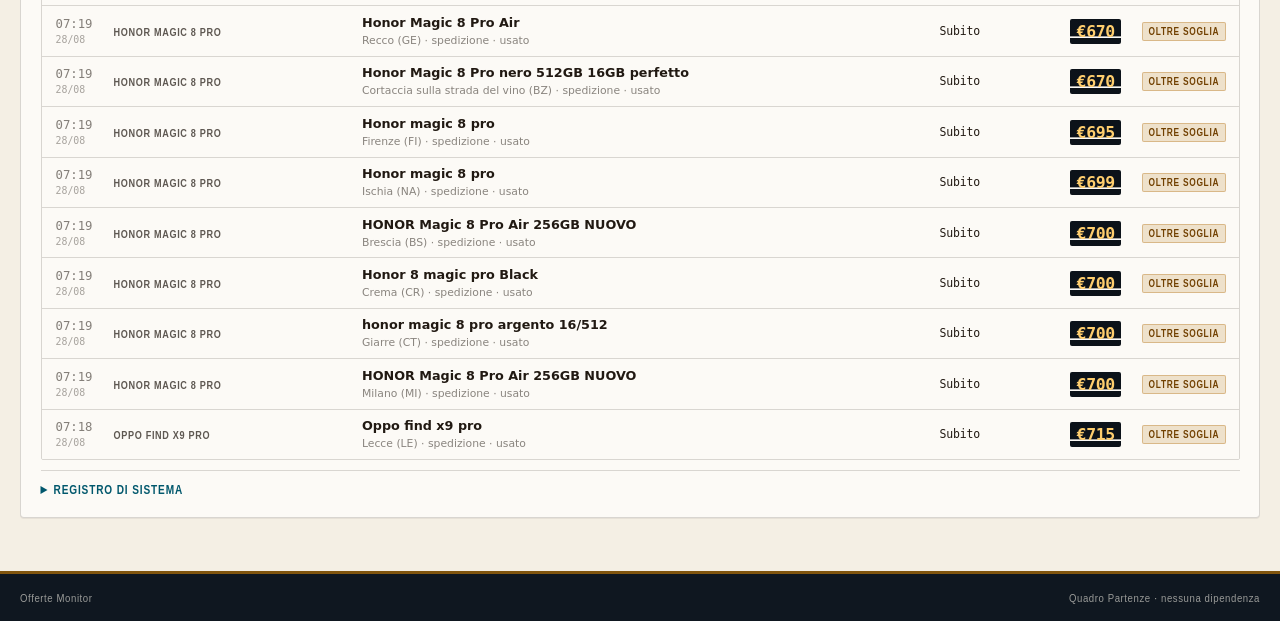
==== commit 5f6ff166: "Chore: Save scan results and sent items history [skip ci]" ====
--- a/index.html
+++ b/index.html
@@ -2271,10 +2271,10 @@
   </script>
 
     <script>
-      window.STATIC_ITEMS = [{"title": "NorthLadder Trade-In Valuation - Samsung S24 256GB", "price": 400, "url": "https://amazonit.northladder.net/it-en/", "source": "NorthLadder", "location": "Amazon Trade-In", "shipping": true, "condition": "Eccellente (Si accende, senza graffi/crepe)", "date": "2026-08-28T00:02:46.881589", "product_name": "Permuta Samsung S24 256GB", "near_miss": false, "max_price": 300}, {"title": "Samsung GALAXY S24 256GB  Grigio Batteria 98%", "price": 330, "url": "https://www.subito.it/telefonia/samsung-galaxy-s24-256gb-grigio-batteria-98-roma-657666898.htm", "source": "Subito.it", "location": "Roma (RM)", "shipping": true, "condition": "usato", "date": "2026-08-28T01:50:14.444144+02:00", "product_name": "Samsung S24 256GB", "near_miss": false, "max_price": 360}, {"title": "Samsung S24 256 gb", "price": 350, "url": "https://www.subito.it/telefonia/samsung-s24-256-gb-alessandria-657256571.htm", "source": "Subito.it", "location": "Casale Monferrato (AL)", "shipping": true, "condition": "usato", "date": "2026-08-28T01:50:14.444176+02:00", "product_name": "Samsung S24 256GB", "near_miss": false, "max_price": 360}, {"title": "Samsung s24 256gb", "price": 350, "url": "https://www.subito.it/telefonia/samsung-s24-256gb-barletta-andria-trani-640805773.htm", "source": "Subito.it", "location": "Trani (BT)", "shipping": true, "condition": "usato", "date": "2026-08-28T01:50:14.444182+02:00", "product_name": "Samsung S24 256GB", "near_miss": false, "max_price": 360}, {"title": "Samsung S24 256 GB Nuovo mai usato", "price": 350, "url": "https://www.subito.it/telefonia/samsung-s24-256-gb-nuovo-mai-usato-salerno-626742909.htm", "source": "Subito.it", "location": "Salerno (SA)", "shipping": true, "condition": "usato", "date": "2026-08-28T01:50:14.444187+02:00", "product_name": "Samsung S24 256GB", "near_miss": false, "max_price": 360}, {"title": "galaxy s24 256gb", "price": 250, "url": "https://www.subito.it/telefonia/galaxy-s24-256gb-agrigento-655211453.htm", "source": "Subito.it", "location": "Sciacca (AG)", "shipping": true, "condition": "usato", "date": "2026-08-28T01:50:39.662297+02:00", "product_name": "Samsung S24 256GB", "near_miss": false, "max_price": 360}, {"title": "Samsung galaxy s24 256gb", "price": 300, "url": "https://www.subito.it/telefonia/samsung-galaxy-s24-256gb-catania-647804602.htm", "source": "Subito.it", "location": "Giarre (CT)", "shipping": true, "condition": "usato", "date": "2026-08-28T01:50:39.662316+02:00", "product_name": "Samsung S24 256GB", "near_miss": false, "max_price": 360}, {"title": "Samsung Galaxy S24 8GB / 256GB", "price": 350, "url": "https://www.subito.it/telefonia/samsung-galaxy-s24-8gb-256gb-viterbo-658087943.htm", "source": "Subito.it", "location": "Viterbo (VT)", "shipping": true, "condition": "usato", "date": "2026-08-28T01:50:39.662331+02:00", "product_name": "Samsung S24 256GB", "near_miss": false, "max_price": 360}, {"title": "samsung  S24 256gb", "price": 350, "url": "https://www.subito.it/telefonia/samsung-s24-256gb-roma-657215942.htm", "source": "Subito.it", "location": "Roma (RM)", "shipping": true, "condition": "usato", "date": "2026-08-28T01:50:39.662340+02:00", "product_name": "Samsung S24 256GB", "near_miss": false, "max_price": 360}, {"title": "Samsung Galaxy S24+ 256GB 5G – Cobalt Violet", "price": 350, "url": "https://www.subito.it/telefonia/samsung-galaxy-s24-256gb-5g-cobalt-violet-cosenza-653829250.htm", "source": "Subito.it", "location": "Cassano all'Ionio (CS)", "shipping": true, "condition": "usato", "date": "2026-08-28T01:50:39.662347+02:00", "product_name": "Samsung S24 256GB", "near_miss": false, "max_price": 360}, {"title": "Samsung Galaxy S24+ 512GB | Prezzo shock + Caricat", "price": 400, "url": "https://www.subito.it/telefonia/samsung-galaxy-s24-512gb-prezzo-shock-caricat-milano-645444401.htm", "source": "Subito.it", "location": "Basiano (MI)", "shipping": true, "condition": "usato", "date": "2026-08-28T01:51:05.974137+02:00", "product_name": "Samsung S24 512GB", "near_miss": false, "max_price": 400}, {"title": "Galaxy S25 256GB", "price": 380, "url": "https://www.subito.it/telefonia/galaxy-s25-256gb-avellino-658305645.htm", "source": "Subito.it", "location": "Mirabella Eclano (AV)", "shipping": true, "condition": "usato", "date": "2026-08-28T01:51:44.321184+02:00", "product_name": "Samsung S25 256GB", "near_miss": false, "max_price": 380}, {"title": "Samsung Galaxy s25 512gb", "price": 380, "url": "https://www.subito.it/telefonia/samsung-galaxy-s25-512gb-napoli-640616251.htm", "source": "Subito.it", "location": "Napoli (NA)", "shipping": true, "condition": "usato", "date": "2026-08-28T01:51:56.097580+02:00", "product_name": "Samsung S25 512GB", "near_miss": false, "max_price": 400}, {"title": "Smartphone Android S25 Sbloccato 512GB Dual SIM,", "price": 85, "url": "https://www.subito.it/telefonia/smartphone-android-s25-sbloccato-512gb-dual-sim-pavia-645117102.htm", "source": "Subito.it", "location": "Casteggio (PV)", "shipping": true, "condition": "usato", "date": "2026-08-28T01:52:27.294087+02:00", "product_name": "Samsung S25 512GB", "near_miss": false, "max_price": 400}, {"title": "Samsung s25 edge 512gb", "price": 350, "url": "https://www.subito.it/telefonia/samsung-s25-edge-512gb-napoli-658125977.htm", "source": "Subito.it", "location": "Napoli (NA)", "shipping": true, "condition": "usato", "date": "2026-08-28T01:52:27.294093+02:00", "product_name": "Samsung S25 512GB", "near_miss": false, "max_price": 400}, {"title": "S25 + 512gb Rotto", "price": 350, "url": "https://www.subito.it/telefonia/s25-512gb-rotto-venezia-648820149.htm", "source": "Subito.it", "location": "Scorze' (VE)", "shipping": true, "condition": "usato", "date": "2026-08-28T01:52:27.294097+02:00", "product_name": "Samsung S25 512GB", "near_miss": false, "max_price": 400}, {"title": "Oppo find X9 pro 16/512gb", "price": 600, "url": "https://www.subito.it/telefonia/oppo-find-x9-pro-16-512gb-savona-649840724.htm", "source": "Subito.it", "location": "Savona (SV)", "shipping": true, "condition": "usato", "date": "2026-08-28T01:52:39.887834+02:00", "product_name": "OPPO Find X9 Pro", "near_miss": false, "max_price": 700}, {"title": "Kit teleobiettivo find x9 pro", "price": 250, "url": "https://www.subito.it/fotografia/kit-teleobiettivo-find-x9-pro-pesaro-urbino-658366173.htm", "source": "Subito.it", "location": "Pergola (PU)", "shipping": true, "condition": "usato", "date": "2026-08-28T01:52:45.549264+02:00", "product_name": "OPPO Find X9 Pro", "near_miss": false, "max_price": 700}, {"title": "Honor Magic 8 Pro Air 12/512", "price": 580, "url": "https://www.subito.it/telefonia/honor-magic-8-pro-air-12-512-trapani-657863759.htm", "source": "Subito.it", "location": "Mazara del Vallo (TP)", "shipping": true, "condition": "usato", "date": "2026-08-28T01:52:51.575514+02:00", "product_name": "Honor Magic 8 Pro", "near_miss": false, "max_price": 650}, {"title": "Honor magic 8 pro 512 Gb!", "price": 629, "url": "https://www.subito.it/telefonia/honor-magic-8-pro-512-gb-udine-658334151.htm", "source": "Subito.it", "location": "Lignano Sabbiadoro (UD)", "shipping": true, "condition": "usato", "date": "2026-08-28T01:52:51.575523+02:00", "product_name": "Honor Magic 8 Pro", "near_miss": false, "max_price": 650}, {"title": "Honor magic 8 pro", "price": 650, "url": "https://www.subito.it/telefonia/honor-magic-8-pro-livorno-658434591.htm", "source": "Subito.it", "location": "Cecina (LI)", "shipping": true, "condition": "usato", "date": "2026-08-28T01:52:51.575528+02:00", "product_name": "Honor Magic 8 Pro", "near_miss": false, "max_price": 650}, {"title": "Honor magic 8 pro air 16/512", "price": 650, "url": "https://www.subito.it/telefonia/honor-magic-8-pro-air-16-512-biella-657254331.htm", "source": "Subito.it", "location": "Biella (BI)", "shipping": true, "condition": "usato", "date": "2026-08-28T01:52:51.575531+02:00", "product_name": "Honor Magic 8 Pro", "near_miss": false, "max_price": 650}, {"title": "Honor magic 8 pro", "price": 650, "url": "https://www.subito.it/telefonia/honor-magic-8-pro-catania-656057417.htm", "source": "Subito.it", "location": "Catania (CT)", "shipping": true, "condition": "usato", "date": "2026-08-28T01:52:51.575536+02:00", "product_name": "Honor Magic 8 Pro", "near_miss": false, "max_price": 650}, {"title": "google pixel 2 come nuovo", "price": 99, "url": "https://www.subito.it/telefonia/google-pixel-2-come-nuovo-lucca-538069774.htm", "source": "Subito.it", "location": "Castelnuovo di Garfagnana (LU)", "shipping": true, "condition": "usato", "date": "2026-08-28T01:53:28.315751+02:00", "product_name": "Google Pixel 1-5", "near_miss": false, "max_price": 100}, {"title": "Smartphone Google Pixel 3 XL (64GB)", "price": 50, "url": "https://www.subito.it/telefonia/smartphone-google-pixel-3-xl-64gb-trieste-624996662.htm", "source": "Subito.it", "location": "Trieste (TS)", "shipping": true, "condition": "usato", "date": "2026-08-28T01:53:37.715542+02:00", "product_name": "Google Pixel 1-5", "near_miss": false, "max_price": 100}, {"title": "Google pixel 4 xl  Ghostek exec con porta card", "price": 15, "url": "https://www.subito.it/telefonia/google-pixel-4-xl-ghostek-exec-con-porta-card-milano-594527931.htm", "source": "Subito.it", "location": "Milano (MI)", "shipping": true, "condition": "usato", "date": "2026-08-28T01:53:44.696872+02:00", "product_name": "Google Pixel 1-5", "near_miss": false, "max_price": 100}, {"title": "Samsung Galaxy S24 256 GB", "price": 370, "url": "https://www.subito.it/telefonia/samsung-galaxy-s24-256-gb-milano-656539746.htm", "source": "Subito.it", "location": "Trezzano Rosa (MI)", "shipping": true, "condition": "usato", "date": "2026-08-28T01:50:14.444191+02:00", "product_name": "Samsung S24 256GB", "near_miss": true, "max_price": 360}, {"title": "Samsung Galaxy S24 256Gb Violet", "price": 380, "url": "https://www.subito.it/telefonia/samsung-galaxy-s24-256gb-violet-monza-656064149.htm", "source": "Subito.it", "location": "Monza (MB)", "shipping": true, "condition": "usato", "date": "2026-08-28T01:50:14.444194+02:00", "product_name": "Samsung S24 256GB", "near_miss": true, "max_price": 360}, {"title": "Samsung s24 256 Gb", "price": 390, "url": "https://www.subito.it/telefonia/samsung-s24-256-gb-cosenza-656066337.htm", "source": "Subito.it", "location": "Corigliano-Rossano (CS)", "shipping": true, "condition": "usato", "date": "2026-08-28T01:50:14.444199+02:00", "product_name": "Samsung S24 256GB", "near_miss": true, "max_price": 360}, {"title": "samsung  S24 5G 256 GB", "price": 395, "url": "https://www.subito.it/telefonia/samsung-s24-5g-256-gb-milano-658497011.htm", "source": "Subito.it", "location": "Milano (MI)", "shipping": true, "condition": "usato", "date": "2026-08-28T01:50:14.444208+02:00", "product_name": "Samsung S24 256GB", "near_miss": true, "max_price": 360}, {"title": "Samsung S24+ 256gb Nero", "price": 400, "url": "https://www.subito.it/telefonia/samsung-s24-256gb-nero-roma-657123393.htm", "source": "Subito.it", "location": "Roma (RM)", "shipping": true, "condition": "usato", "date": "2026-08-28T01:50:14.444216+02:00", "product_name": "Samsung S24 256GB", "near_miss": true, "max_price": 360}, {"title": "Samsung galaxy S24 256 gb", "price": 400, "url": "https://www.subito.it/telefonia/samsung-galaxy-s24-256-gb-verona-656113813.htm", "source": "Subito.it", "location": "Verona (VR)", "shipping": true, "condition": "usato", "date": "2026-08-28T01:50:14.444220+02:00", "product_name": "Samsung S24 256GB", "near_miss": true, "max_price": 360}, {"title": "Samsung galaxy s24 256 gb", "price": 400, "url": "https://www.subito.it/telefonia/samsung-galaxy-s24-256-gb-monza-640902966.htm", "source": "Subito.it", "location": "Albiate (MB)", "shipping": true, "condition": "usato", "date": "2026-08-28T01:50:14.444225+02:00", "product_name": "Samsung S24 256GB", "near_miss": true, "max_price": 360}, {"title": "Samsung s24 256 gb", "price": 400, "url": "https://www.subito.it/telefonia/samsung-s24-256-gb-torino-621493872.htm", "source": "Subito.it", "location": "Buttigliera Alta (TO)", "shipping": true, "condition": "usato", "date": "2026-08-28T01:50:14.444228+02:00", "product_name": "Samsung S24 256GB", "near_miss": true, "max_price": 360}, {"title": "Galaxy S24 5G 256 GB", "price": 395, "url": "https://www.subito.it/telefonia/galaxy-s24-5g-256-gb-milano-658495019.htm", "source": "Subito.it", "location": "Milano (MI)", "shipping": true, "condition": "usato", "date": "2026-08-28T01:50:29.416140+02:00", "product_name": "Samsung S24 256GB", "near_miss": true, "max_price": 360}, {"title": "Samsung s24 256gb", "price": 370, "url": "https://www.subito.it/telefonia/samsung-s24-256gb-frosinone-656386432.htm", "source": "Subito.it", "location": "Arpino (FR)", "shipping": true, "condition": "usato", "date": "2026-08-28T01:50:39.662357+02:00", "product_name": "Samsung S24 256GB", "near_miss": true, "max_price": 360}, {"title": "SAMSUNG S24 5G 256GB USATO GARANTITO", "price": 379, "url": "https://www.subito.it/telefonia/samsung-s24-5g-256gb-usato-garantito-milano-651245424.htm", "source": "Subito.it", "location": "Milano (MI)", "shipping": true, "condition": "usato", "date": "2026-08-28T01:50:39.662360+02:00", "product_name": "Samsung S24 256GB", "near_miss": true, "max_price": 360}, {"title": "Samsung Galaxy S24 256GB", "price": 379, "url": "https://www.subito.it/telefonia/samsung-galaxy-s24-256gb-salerno-644653631.htm", "source": "Subito.it", "location": "Battipaglia (SA)", "shipping": true, "condition": "usato", "date": "2026-08-28T01:50:41.885712+02:00", "product_name": "Samsung S24 256GB", "near_miss": true, "max_price": 360}, {"title": "Samsung S24 256gb", "price": 380, "url": "https://www.subito.it/telefonia/samsung-s24-256gb-torino-646344566.htm", "source": "Subito.it", "location": "Alpignano (TO)", "shipping": true, "condition": "usato", "date": "2026-08-28T01:50:41.885743+02:00", "product_name": "Samsung S24 256GB", "near_miss": true, "max_price": 360}, {"title": "Samsung S24 256Gb", "price": 400, "url": "https://www.subito.it/telefonia/samsung-s24-256gb-bolzano-658095195.htm", "source": "Subito.it", "location": "Bolzano (BZ)", "shipping": true, "condition": "usato", "date": "2026-08-28T01:50:41.885752+02:00", "product_name": "Samsung S24 256GB", "near_miss": true, "max_price": 360}, {"title": "Samsung s24 256gb nero", "price": 400, "url": "https://www.subito.it/telefonia/samsung-s24-256gb-nero-padova-657129229.htm", "source": "Subito.it", "location": "Padova (PD)", "shipping": true, "condition": "usato", "date": "2026-08-28T01:50:41.885756+02:00", "product_name": "Samsung S24 256GB", "near_miss": true, "max_price": 360}, {"title": "samsung s24 256gb", "price": 400, "url": "https://www.subito.it/telefonia/samsung-s24-256gb-catania-650937580.htm", "source": "Subito.it", "location": "Catania (CT)", "shipping": true, "condition": "usato", "date": "2026-08-28T01:50:41.885763+02:00", "product_name": "Samsung S24 256GB", "near_miss": true, "max_price": 360}, {"title": "Samsung Galaxy S24+ 12GB/256GB OnyxBlack", "price": 400, "url": "https://www.subito.it/telefonia/samsung-galaxy-s24-12gb-256gb-onyxblack-benevento-642027011.htm", "source": "Subito.it", "location": "Benevento (BN)", "shipping": true, "condition": "usato", "date": "2026-08-28T01:50:41.885767+02:00", "product_name": "Samsung S24 256GB", "near_miss": true, "max_price": 360}, {"title": "Samsung Galaxy S24 256GB", "price": 400, "url": "https://www.subito.it/telefonia/samsung-galaxy-s24-256gb-genova-640977780.htm", "source": "Subito.it", "location": "Genova (GE)", "shipping": true, "condition": "usato", "date": "2026-08-28T01:50:41.885770+02:00", "product_name": "Samsung S24 256GB", "near_miss": true, "max_price": 360}, {"title": "galaxy S24 - 256GB + cuffiegalaxy buds 2 pro", "price": 400, "url": "https://www.subito.it/telefonia/galaxy-s24-256gb-cuffiegalaxy-buds-2-pro-roma-638732201.htm", "source": "Subito.it", "location": "Roma (RM)", "shipping": true, "condition": "usato", "date": "2026-08-28T01:50:41.885774+02:00", "product_name": "Samsung S24 256GB", "near_miss": true, "max_price": 360}, {"title": "Samsung Galaxy S25 (Grigio lucido chiaro) - 256 gb", "price": 400, "url": "https://www.subito.it/telefonia/samsung-galaxy-s25-grigio-lucido-chiaro-256-gb-pavia-652795359.htm", "source": "Subito.it", "location": "Pavia (PV)", "shipping": true, "condition": "usato", "date": "2026-08-28T01:51:13.665809+02:00", "product_name": "Samsung S25 256GB", "near_miss": true, "max_price": 380}, {"title": "Samsung S25 Edge 256 GB NUOVO Silver", "price": 400, "url": "https://www.subito.it/telefonia/samsung-s25-edge-256-gb-nuovo-silver-monza-650886403.htm", "source": "Subito.it", "location": "Brugherio (MB)", "shipping": true, "condition": "usato", "date": "2026-08-28T01:51:13.665829+02:00", "product_name": "Samsung S25 256GB", "near_miss": true, "max_price": 380}, {"title": "SAMSUNG Galaxy S25 256GB, 256 GB, Silver Shadow", "price": 430, "url": "https://www.subito.it/telefonia/samsung-galaxy-s25-256gb-256-gb-silver-shadow-como-656585891.htm", "source": "Subito.it", "location": "Merone (CO)", "shipping": true, "condition": "usato", "date": "2026-08-28T01:51:13.665838+02:00", "product_name": "Samsung S25 256GB", "near_miss": true, "max_price": 380}, {"title": "Samsung Galaxy S25 256gb (leggi descrizione)", "price": 400, "url": "https://www.subito.it/telefonia/samsung-galaxy-s25-256gb-leggi-descrizione-pisa-657350803.htm", "source": "Subito.it", "location": "Pisa (PI)", "shipping": true, "condition": "usato", "date": "2026-08-28T01:51:44.321196+02:00", "product_name": "Samsung S25 256GB", "near_miss": true, "max_price": 380}, {"title": "Samsung Galaxy S25 256GB + Accessori", "price": 419, "url": "https://www.subito.it/telefonia/samsung-galaxy-s25-256gb-accessori-milano-649883782.htm", "source": "Subito.it", "location": "Milano (MI)", "shipping": true, "condition": "usato", "date": "2026-08-28T01:51:44.321204+02:00", "product_name": "Samsung S25 256GB", "near_miss": true, "max_price": 380}, {"title": "Samsung Galaxy S25 5G 256Gb Silver Shadow Nuovo", "price": 430, "url": "https://www.subito.it/telefonia/samsung-galaxy-s25-5g-256gb-silver-shadow-nuovo-parma-657455628.htm", "source": "Subito.it", "location": "Langhirano (PR)", "shipping": true, "condition": "usato", "date": "2026-08-28T01:51:44.321211+02:00", "product_name": "Samsung S25 256GB", "near_miss": true, "max_price": 380}, {"title": "Oppo find x9 pro", "price": 715, "url": "https://www.subito.it/telefonia/oppo-find-x9-pro-lecce-656930594.htm", "source": "Subito.it", "location": "Lecce (LE)", "shipping": true, "condition": "usato", "date": "2026-08-28T01:52:39.887841+02:00", "product_name": "OPPO Find X9 Pro", "near_miss": true, "max_price": 700}, {"title": "Honor Magic 8 Pro Air", "price": 670, "url": "https://www.subito.it/telefonia/honor-magic-8-pro-air-genova-658063262.htm", "source": "Subito.it", "location": "Recco (GE)", "shipping": true, "condition": "usato", "date": "2026-08-28T01:52:51.575539+02:00", "product_name": "Honor Magic 8 Pro", "near_miss": true, "max_price": 650}, {"title": "Honor Magic 8 Pro nero 512GB 16GB perfetto", "price": 670, "url": "https://www.subito.it/telefonia/honor-magic-8-pro-nero-512gb-16gb-perfetto-bolzano-656881559.htm", "source": "Subito.it", "location": "Cortaccia sulla strada del vino (BZ)", "shipping": true, "condition": "usato", "date": "2026-08-28T01:52:51.575543+02:00", "product_name": "Honor Magic 8 Pro", "near_miss": true, "max_price": 650}, {"title": "Honor magic 8 pro", "price": 695, "url": "https://www.subito.it/telefonia/honor-magic-8-pro-firenze-657823303.htm", "source": "Subito.it", "location": "Firenze (FI)", "shipping": true, "condition": "usato", "date": "2026-08-28T01:52:51.575547+02:00", "product_name": "Honor Magic 8 Pro", "near_miss": true, "max_price": 650}, {"title": "Honor magic 8 pro", "price": 699, "url": "https://www.subito.it/telefonia/honor-magic-8-pro-napoli-655915260.htm", "source": "Subito.it", "location": "Ischia (NA)", "shipping": true, "condition": "usato", "date": "2026-08-28T01:52:51.575550+02:00", "product_name": "Honor Magic 8 Pro", "near_miss": true, "max_price": 650}, {"title": "HONOR Magic 8 Pro Air 256GB NUOVO", "price": 700, "url": "https://www.subito.it/telefonia/honor-magic-8-pro-air-256gb-nuovo-brescia-658395619.htm", "source": "Subito.it", "location": "Brescia (BS)", "shipping": true, "condition": "usato", "date": "2026-08-28T01:52:51.575554+02:00", "product_name": "Honor Magic 8 Pro", "near_miss": true, "max_price": 650}, {"title": "Honor 8 magic pro Black", "price": 700, "url": "https://www.subito.it/telefonia/honor-8-magic-pro-black-cremona-658043913.htm", "source": "Subito.it", "location": "Crema (CR)", "shipping": true, "condition": "usato", "date": "2026-08-28T01:52:51.575557+02:00", "product_name": "Honor Magic 8 Pro", "near_miss": true, "max_price": 650}, {"title": "HONOR Magic 8 Pro Air 256GB NUOVO", "price": 700, "url": "https://www.subito.it/telefonia/honor-magic-8-pro-air-256gb-nuovo-milano-656632954.htm", "source": "Subito.it", "location": "Milano (MI)", "shipping": true, "condition": "usato", "date": "2026-08-28T01:52:51.575561+02:00", "product_name": "Honor Magic 8 Pro", "near_miss": true, "max_price": 650}, {"title": "Google Pixel 2 XL", "price": 147, "url": "https://www.subito.it/telefonia/google-pixel-2-xl-bari-474409845.htm", "source": "Subito.it", "location": "Altamura (BA)", "shipping": true, "condition": "usato", "date": "2026-08-28T01:53:30.612667+02:00", "product_name": "Google Pixel 1-5", "near_miss": true, "max_price": 100}, {"title": "Cellulare Google Pixel 3 XL 64 Gb", "price": 130, "url": "https://www.subito.it/telefonia/cellulare-google-pixel-3-xl-64-gb-milano-618673110.htm", "source": "Subito.it", "location": "Paderno Dugnano (MI)", "shipping": true, "condition": "usato", "date": "2026-08-28T01:53:37.715598+02:00", "product_name": "Google Pixel 1-5", "near_miss": true, "max_price": 100}, {"title": "Google Pixel 5", "price": 135, "url": "https://www.subito.it/telefonia/google-pixel-5-macerata-658058257.htm", "source": "Subito.it", "location": "Porto Recanati (MC)", "shipping": true, "condition": "usato", "date": "2026-08-28T01:53:57.362205+02:00", "product_name": "Google Pixel 1-5", "near_miss": true, "max_price": 100}];
+      window.STATIC_ITEMS = [{"title": "NorthLadder Trade-In Valuation - Samsung S24 256GB", "price": 400, "url": "https://amazonit.northladder.net/it-en/", "source": "NorthLadder", "location": "Amazon Trade-In", "shipping": true, "condition": "Eccellente (Si accende, senza graffi/crepe)", "date": "2026-08-28T07:22:29.941829", "product_name": "Permuta Samsung S24 256GB", "near_miss": false, "max_price": 300}, {"title": "Samsung GALAXY S24 256GB  Grigio Batteria 98%", "price": 330, "url": "https://www.subito.it/telefonia/samsung-galaxy-s24-256gb-grigio-batteria-98-roma-657666898.htm", "source": "Subito.it", "location": "Roma (RM)", "shipping": true, "condition": "usato", "date": "2026-08-28T09:16:40.954202+02:00", "product_name": "Samsung S24 256GB", "near_miss": false, "max_price": 360}, {"title": "Samsung S24 256 gb", "price": 350, "url": "https://www.subito.it/telefonia/samsung-s24-256-gb-alessandria-657256571.htm", "source": "Subito.it", "location": "Casale Monferrato (AL)", "shipping": true, "condition": "usato", "date": "2026-08-28T09:16:40.954262+02:00", "product_name": "Samsung S24 256GB", "near_miss": false, "max_price": 360}, {"title": "Samsung s24 256gb", "price": 350, "url": "https://www.subito.it/telefonia/samsung-s24-256gb-barletta-andria-trani-640805773.htm", "source": "Subito.it", "location": "Trani (BT)", "shipping": true, "condition": "usato", "date": "2026-08-28T09:16:40.954279+02:00", "product_name": "Samsung S24 256GB", "near_miss": false, "max_price": 360}, {"title": "Samsung S24 256 GB Nuovo mai usato", "price": 350, "url": "https://www.subito.it/telefonia/samsung-s24-256-gb-nuovo-mai-usato-salerno-626742909.htm", "source": "Subito.it", "location": "Salerno (SA)", "shipping": true, "condition": "usato", "date": "2026-08-28T09:16:40.954289+02:00", "product_name": "Samsung S24 256GB", "near_miss": false, "max_price": 360}, {"title": "galaxy s24 256gb", "price": 250, "url": "https://www.subito.it/telefonia/galaxy-s24-256gb-agrigento-655211453.htm", "source": "Subito.it", "location": "Sciacca (AG)", "shipping": true, "condition": "usato", "date": "2026-08-28T09:17:04.331973+02:00", "product_name": "Samsung S24 256GB", "near_miss": false, "max_price": 360}, {"title": "Samsung galaxy s24 256gb", "price": 300, "url": "https://www.subito.it/telefonia/samsung-galaxy-s24-256gb-catania-647804602.htm", "source": "Subito.it", "location": "Giarre (CT)", "shipping": true, "condition": "usato", "date": "2026-08-28T09:17:04.332000+02:00", "product_name": "Samsung S24 256GB", "near_miss": false, "max_price": 360}, {"title": "Samsung Galaxy S24 8GB / 256GB", "price": 350, "url": "https://www.subito.it/telefonia/samsung-galaxy-s24-8gb-256gb-viterbo-658087943.htm", "source": "Subito.it", "location": "Viterbo (VT)", "shipping": true, "condition": "usato", "date": "2026-08-28T09:17:04.332028+02:00", "product_name": "Samsung S24 256GB", "near_miss": false, "max_price": 360}, {"title": "samsung  S24 256gb", "price": 350, "url": "https://www.subito.it/telefonia/samsung-s24-256gb-roma-657215942.htm", "source": "Subito.it", "location": "Roma (RM)", "shipping": true, "condition": "usato", "date": "2026-08-28T09:17:04.332043+02:00", "product_name": "Samsung S24 256GB", "near_miss": false, "max_price": 360}, {"title": "Samsung Galaxy S24+ 256GB 5G – Cobalt Violet", "price": 350, "url": "https://www.subito.it/telefonia/samsung-galaxy-s24-256gb-5g-cobalt-violet-cosenza-653829250.htm", "source": "Subito.it", "location": "Cassano all'Ionio (CS)", "shipping": true, "condition": "usato", "date": "2026-08-28T09:17:04.332055+02:00", "product_name": "Samsung S24 256GB", "near_miss": false, "max_price": 360}, {"title": "Samsung Galaxy S24+ 512GB | Prezzo shock + Caricat", "price": 400, "url": "https://www.subito.it/telefonia/samsung-galaxy-s24-512gb-prezzo-shock-caricat-milano-645444401.htm", "source": "Subito.it", "location": "Basiano (MI)", "shipping": true, "condition": "usato", "date": "2026-08-28T09:17:27.917843+02:00", "product_name": "Samsung S24 512GB", "near_miss": false, "max_price": 400}, {"title": "Galaxy S25 256GB", "price": 380, "url": "https://www.subito.it/telefonia/galaxy-s25-256gb-avellino-658305645.htm", "source": "Subito.it", "location": "Mirabella Eclano (AV)", "shipping": true, "condition": "usato", "date": "2026-08-28T09:18:04.749767+02:00", "product_name": "Samsung S25 256GB", "near_miss": false, "max_price": 380}, {"title": "Samsung Galaxy s25 512gb", "price": 380, "url": "https://www.subito.it/telefonia/samsung-galaxy-s25-512gb-napoli-640616251.htm", "source": "Subito.it", "location": "Napoli (NA)", "shipping": true, "condition": "usato", "date": "2026-08-28T09:18:15.907765+02:00", "product_name": "Samsung S25 512GB", "near_miss": false, "max_price": 400}, {"title": "Smartphone Android S25 Sbloccato 512GB Dual SIM,", "price": 85, "url": "https://www.subito.it/telefonia/smartphone-android-s25-sbloccato-512gb-dual-sim-pavia-645117102.htm", "source": "Subito.it", "location": "Casteggio (PV)", "shipping": true, "condition": "usato", "date": "2026-08-28T09:18:44.671533+02:00", "product_name": "Samsung S25 512GB", "near_miss": false, "max_price": 400}, {"title": "Samsung s25 edge 512gb", "price": 350, "url": "https://www.subito.it/telefonia/samsung-s25-edge-512gb-napoli-658125977.htm", "source": "Subito.it", "location": "Napoli (NA)", "shipping": true, "condition": "usato", "date": "2026-08-28T09:18:44.671546+02:00", "product_name": "Samsung S25 512GB", "near_miss": false, "max_price": 400}, {"title": "S25 + 512gb Rotto", "price": 350, "url": "https://www.subito.it/telefonia/s25-512gb-rotto-venezia-648820149.htm", "source": "Subito.it", "location": "Scorze' (VE)", "shipping": true, "condition": "usato", "date": "2026-08-28T09:18:44.671554+02:00", "product_name": "Samsung S25 512GB", "near_miss": false, "max_price": 400}, {"title": "Oppo find X9 pro 16/512gb", "price": 600, "url": "https://www.subito.it/telefonia/oppo-find-x9-pro-16-512gb-savona-649840724.htm", "source": "Subito.it", "location": "Savona (SV)", "shipping": true, "condition": "usato", "date": "2026-08-28T09:18:55.611454+02:00", "product_name": "OPPO Find X9 Pro", "near_miss": false, "max_price": 700}, {"title": "Kit teleobiettivo find x9 pro", "price": 250, "url": "https://www.subito.it/fotografia/kit-teleobiettivo-find-x9-pro-pesaro-urbino-658366173.htm", "source": "Subito.it", "location": "Pergola (PU)", "shipping": true, "condition": "usato", "date": "2026-08-28T09:19:00.614497+02:00", "product_name": "OPPO Find X9 Pro", "near_miss": false, "max_price": 700}, {"title": "Honor Magic 8 Pro Air 12/512", "price": 580, "url": "https://www.subito.it/telefonia/honor-magic-8-pro-air-12-512-trapani-657863759.htm", "source": "Subito.it", "location": "Mazara del Vallo (TP)", "shipping": true, "condition": "usato", "date": "2026-08-28T09:19:05.577714+02:00", "product_name": "Honor Magic 8 Pro", "near_miss": false, "max_price": 650}, {"title": "Honor magic 8 pro 512 Gb!", "price": 629, "url": "https://www.subito.it/telefonia/honor-magic-8-pro-512-gb-udine-658334151.htm", "source": "Subito.it", "location": "Lignano Sabbiadoro (UD)", "shipping": true, "condition": "usato", "date": "2026-08-28T09:19:05.577728+02:00", "product_name": "Honor Magic 8 Pro", "near_miss": false, "max_price": 650}, {"title": "Honor magic 8 pro", "price": 650, "url": "https://www.subito.it/telefonia/honor-magic-8-pro-livorno-658434591.htm", "source": "Subito.it", "location": "Cecina (LI)", "shipping": true, "condition": "usato", "date": "2026-08-28T09:19:05.577737+02:00", "product_name": "Honor Magic 8 Pro", "near_miss": false, "max_price": 650}, {"title": "Honor magic 8 pro air 16/512", "price": 650, "url": "https://www.subito.it/telefonia/honor-magic-8-pro-air-16-512-biella-657254331.htm", "source": "Subito.it", "location": "Biella (BI)", "shipping": true, "condition": "usato", "date": "2026-08-28T09:19:05.577745+02:00", "product_name": "Honor Magic 8 Pro", "near_miss": false, "max_price": 650}, {"title": "Honor magic 8 pro", "price": 650, "url": "https://www.subito.it/telefonia/honor-magic-8-pro-catania-656057417.htm", "source": "Subito.it", "location": "Catania (CT)", "shipping": true, "condition": "usato", "date": "2026-08-28T09:19:05.577755+02:00", "product_name": "Honor Magic 8 Pro", "near_miss": false, "max_price": 650}, {"title": "google pixel 2 come nuovo", "price": 99, "url": "https://www.subito.it/telefonia/google-pixel-2-come-nuovo-lucca-538069774.htm", "source": "Subito.it", "location": "Castelnuovo di Garfagnana (LU)", "shipping": true, "condition": "usato", "date": "2026-08-28T09:19:38.837199+02:00", "product_name": "Google Pixel 1-5", "near_miss": false, "max_price": 100}, {"title": "Smartphone Google Pixel 3 XL (64GB)", "price": 50, "url": "https://www.subito.it/telefonia/smartphone-google-pixel-3-xl-64gb-trieste-624996662.htm", "source": "Subito.it", "location": "Trieste (TS)", "shipping": true, "condition": "usato", "date": "2026-08-28T09:19:47.754537+02:00", "product_name": "Google Pixel 1-5", "near_miss": false, "max_price": 100}, {"title": "Google pixel 4 xl  Ghostek exec con porta card", "price": 15, "url": "https://www.subito.it/telefonia/google-pixel-4-xl-ghostek-exec-con-porta-card-milano-594527931.htm", "source": "Subito.it", "location": "Milano (MI)", "shipping": true, "condition": "usato", "date": "2026-08-28T09:19:54.251244+02:00", "product_name": "Google Pixel 1-5", "near_miss": false, "max_price": 100}, {"title": "Samsung Galaxy S24 256 GB", "price": 370, "url": "https://www.subito.it/telefonia/samsung-galaxy-s24-256-gb-milano-656539746.htm", "source": "Subito.it", "location": "Trezzano Rosa (MI)", "shipping": true, "condition": "usato", "date": "2026-08-28T09:16:40.954297+02:00", "product_name": "Samsung S24 256GB", "near_miss": true, "max_price": 360}, {"title": "Samsung Galaxy S24 256Gb Violet", "price": 380, "url": "https://www.subito.it/telefonia/samsung-galaxy-s24-256gb-violet-monza-656064149.htm", "source": "Subito.it", "location": "Monza (MB)", "shipping": true, "condition": "usato", "date": "2026-08-28T09:16:40.954304+02:00", "product_name": "Samsung S24 256GB", "near_miss": true, "max_price": 360}, {"title": "Samsung s24 256 Gb", "price": 390, "url": "https://www.subito.it/telefonia/samsung-s24-256-gb-cosenza-656066337.htm", "source": "Subito.it", "location": "Corigliano-Rossano (CS)", "shipping": true, "condition": "usato", "date": "2026-08-28T09:16:40.954313+02:00", "product_name": "Samsung S24 256GB", "near_miss": true, "max_price": 360}, {"title": "samsung  S24 5G 256 GB", "price": 395, "url": "https://www.subito.it/telefonia/samsung-s24-5g-256-gb-milano-658497011.htm", "source": "Subito.it", "location": "Milano (MI)", "shipping": true, "condition": "usato", "date": "2026-08-28T09:16:40.954328+02:00", "product_name": "Samsung S24 256GB", "near_miss": true, "max_price": 360}, {"title": "Samsung S24+ 256gb Nero", "price": 400, "url": "https://www.subito.it/telefonia/samsung-s24-256gb-nero-roma-657123393.htm", "source": "Subito.it", "location": "Roma (RM)", "shipping": true, "condition": "usato", "date": "2026-08-28T09:16:40.954346+02:00", "product_name": "Samsung S24 256GB", "near_miss": true, "max_price": 360}, {"title": "Samsung galaxy S24 256 gb", "price": 400, "url": "https://www.subito.it/telefonia/samsung-galaxy-s24-256-gb-verona-656113813.htm", "source": "Subito.it", "location": "Verona (VR)", "shipping": true, "condition": "usato", "date": "2026-08-28T09:16:40.954353+02:00", "product_name": "Samsung S24 256GB", "near_miss": true, "max_price": 360}, {"title": "Samsung galaxy s24 256 gb", "price": 400, "url": "https://www.subito.it/telefonia/samsung-galaxy-s24-256-gb-monza-640902966.htm", "source": "Subito.it", "location": "Albiate (MB)", "shipping": true, "condition": "usato", "date": "2026-08-28T09:16:40.954372+02:00", "product_name": "Samsung S24 256GB", "near_miss": true, "max_price": 360}, {"title": "Samsung s24 256 gb", "price": 400, "url": "https://www.subito.it/telefonia/samsung-s24-256-gb-torino-621493872.htm", "source": "Subito.it", "location": "Buttigliera Alta (TO)", "shipping": true, "condition": "usato", "date": "2026-08-28T09:16:40.954388+02:00", "product_name": "Samsung S24 256GB", "near_miss": true, "max_price": 360}, {"title": "Galaxy S24 5G 256 GB", "price": 395, "url": "https://www.subito.it/telefonia/galaxy-s24-5g-256-gb-milano-658495019.htm", "source": "Subito.it", "location": "Milano (MI)", "shipping": true, "condition": "usato", "date": "2026-08-28T09:16:55.025432+02:00", "product_name": "Samsung S24 256GB", "near_miss": true, "max_price": 360}, {"title": "Samsung s24 256gb", "price": 370, "url": "https://www.subito.it/telefonia/samsung-s24-256gb-frosinone-656386432.htm", "source": "Subito.it", "location": "Arpino (FR)", "shipping": true, "condition": "usato", "date": "2026-08-28T09:17:04.332074+02:00", "product_name": "Samsung S24 256GB", "near_miss": true, "max_price": 360}, {"title": "SAMSUNG S24 5G 256GB USATO GARANTITO", "price": 379, "url": "https://www.subito.it/telefonia/samsung-s24-5g-256gb-usato-garantito-milano-651245424.htm", "source": "Subito.it", "location": "Milano (MI)", "shipping": true, "condition": "usato", "date": "2026-08-28T09:17:04.332081+02:00", "product_name": "Samsung S24 256GB", "near_miss": true, "max_price": 360}, {"title": "Samsung Galaxy S24 256GB", "price": 379, "url": "https://www.subito.it/telefonia/samsung-galaxy-s24-256gb-salerno-644653631.htm", "source": "Subito.it", "location": "Battipaglia (SA)", "shipping": true, "condition": "usato", "date": "2026-08-28T09:17:06.440597+02:00", "product_name": "Samsung S24 256GB", "near_miss": true, "max_price": 360}, {"title": "Samsung S24 256gb", "price": 380, "url": "https://www.subito.it/telefonia/samsung-s24-256gb-torino-646344566.htm", "source": "Subito.it", "location": "Alpignano (TO)", "shipping": true, "condition": "usato", "date": "2026-08-28T09:17:06.440650+02:00", "product_name": "Samsung S24 256GB", "near_miss": true, "max_price": 360}, {"title": "Samsung S24 256Gb", "price": 400, "url": "https://www.subito.it/telefonia/samsung-s24-256gb-bolzano-658095195.htm", "source": "Subito.it", "location": "Bolzano (BZ)", "shipping": true, "condition": "usato", "date": "2026-08-28T09:17:06.440673+02:00", "product_name": "Samsung S24 256GB", "near_miss": true, "max_price": 360}, {"title": "Samsung s24 256gb nero", "price": 400, "url": "https://www.subito.it/telefonia/samsung-s24-256gb-nero-padova-657129229.htm", "source": "Subito.it", "location": "Padova (PD)", "shipping": true, "condition": "usato", "date": "2026-08-28T09:17:06.440681+02:00", "product_name": "Samsung S24 256GB", "near_miss": true, "max_price": 360}, {"title": "samsung s24 256gb", "price": 400, "url": "https://www.subito.it/telefonia/samsung-s24-256gb-catania-650937580.htm", "source": "Subito.it", "location": "Catania (CT)", "shipping": true, "condition": "usato", "date": "2026-08-28T09:17:06.440696+02:00", "product_name": "Samsung S24 256GB", "near_miss": true, "max_price": 360}, {"title": "Samsung Galaxy S24+ 12GB/256GB OnyxBlack", "price": 400, "url": "https://www.subito.it/telefonia/samsung-galaxy-s24-12gb-256gb-onyxblack-benevento-642027011.htm", "source": "Subito.it", "location": "Benevento (BN)", "shipping": true, "condition": "usato", "date": "2026-08-28T09:17:06.440703+02:00", "product_name": "Samsung S24 256GB", "near_miss": true, "max_price": 360}, {"title": "Samsung Galaxy S24 256GB", "price": 400, "url": "https://www.subito.it/telefonia/samsung-galaxy-s24-256gb-genova-640977780.htm", "source": "Subito.it", "location": "Genova (GE)", "shipping": true, "condition": "usato", "date": "2026-08-28T09:17:06.440709+02:00", "product_name": "Samsung S24 256GB", "near_miss": true, "max_price": 360}, {"title": "galaxy S24 - 256GB + cuffiegalaxy buds 2 pro", "price": 400, "url": "https://www.subito.it/telefonia/galaxy-s24-256gb-cuffiegalaxy-buds-2-pro-roma-638732201.htm", "source": "Subito.it", "location": "Roma (RM)", "shipping": true, "condition": "usato", "date": "2026-08-28T09:17:06.440715+02:00", "product_name": "Samsung S24 256GB", "near_miss": true, "max_price": 360}, {"title": "Samsung Galaxy S25 (Grigio lucido chiaro) - 256 gb", "price": 400, "url": "https://www.subito.it/telefonia/samsung-galaxy-s25-grigio-lucido-chiaro-256-gb-pavia-652795359.htm", "source": "Subito.it", "location": "Pavia (PV)", "shipping": true, "condition": "usato", "date": "2026-08-28T09:17:35.060521+02:00", "product_name": "Samsung S25 256GB", "near_miss": true, "max_price": 380}, {"title": "Samsung S25 Edge 256 GB NUOVO Silver", "price": 400, "url": "https://www.subito.it/telefonia/samsung-s25-edge-256-gb-nuovo-silver-monza-650886403.htm", "source": "Subito.it", "location": "Brugherio (MB)", "shipping": true, "condition": "usato", "date": "2026-08-28T09:17:35.060544+02:00", "product_name": "Samsung S25 256GB", "near_miss": true, "max_price": 380}, {"title": "SAMSUNG Galaxy S25 256GB, 256 GB, Silver Shadow", "price": 430, "url": "https://www.subito.it/telefonia/samsung-galaxy-s25-256gb-256-gb-silver-shadow-como-656585891.htm", "source": "Subito.it", "location": "Merone (CO)", "shipping": true, "condition": "usato", "date": "2026-08-28T09:17:35.060560+02:00", "product_name": "Samsung S25 256GB", "near_miss": true, "max_price": 380}, {"title": "Samsung Galaxy S25 256gb (leggi descrizione)", "price": 400, "url": "https://www.subito.it/telefonia/samsung-galaxy-s25-256gb-leggi-descrizione-pisa-657350803.htm", "source": "Subito.it", "location": "Pisa (PI)", "shipping": true, "condition": "usato", "date": "2026-08-28T09:18:04.749792+02:00", "product_name": "Samsung S25 256GB", "near_miss": true, "max_price": 380}, {"title": "Samsung Galaxy S25 256GB + Accessori", "price": 419, "url": "https://www.subito.it/telefonia/samsung-galaxy-s25-256gb-accessori-milano-649883782.htm", "source": "Subito.it", "location": "Milano (MI)", "shipping": true, "condition": "usato", "date": "2026-08-28T09:18:04.749808+02:00", "product_name": "Samsung S25 256GB", "near_miss": true, "max_price": 380}, {"title": "Samsung Galaxy S25 5G 256Gb Silver Shadow Nuovo", "price": 430, "url": "https://www.subito.it/telefonia/samsung-galaxy-s25-5g-256gb-silver-shadow-nuovo-parma-657455628.htm", "source": "Subito.it", "location": "Langhirano (PR)", "shipping": true, "condition": "usato", "date": "2026-08-28T09:18:04.749823+02:00", "product_name": "Samsung S25 256GB", "near_miss": true, "max_price": 380}, {"title": "Oppo find x9 pro", "price": 715, "url": "https://www.subito.it/telefonia/oppo-find-x9-pro-lecce-656930594.htm", "source": "Subito.it", "location": "Lecce (LE)", "shipping": true, "condition": "usato", "date": "2026-08-28T09:18:55.611467+02:00", "product_name": "OPPO Find X9 Pro", "near_miss": true, "max_price": 700}, {"title": "Honor Magic 8 Pro Air", "price": 670, "url": "https://www.subito.it/telefonia/honor-magic-8-pro-air-genova-658063262.htm", "source": "Subito.it", "location": "Recco (GE)", "shipping": true, "condition": "usato", "date": "2026-08-28T09:19:05.577762+02:00", "product_name": "Honor Magic 8 Pro", "near_miss": true, "max_price": 650}, {"title": "Honor Magic 8 Pro nero 512GB 16GB perfetto", "price": 670, "url": "https://www.subito.it/telefonia/honor-magic-8-pro-nero-512gb-16gb-perfetto-bolzano-656881559.htm", "source": "Subito.it", "location": "Cortaccia sulla strada del vino (BZ)", "shipping": true, "condition": "usato", "date": "2026-08-28T09:19:05.577769+02:00", "product_name": "Honor Magic 8 Pro", "near_miss": true, "max_price": 650}, {"title": "Honor magic 8 pro", "price": 695, "url": "https://www.subito.it/telefonia/honor-magic-8-pro-firenze-657823303.htm", "source": "Subito.it", "location": "Firenze (FI)", "shipping": true, "condition": "usato", "date": "2026-08-28T09:19:05.577776+02:00", "product_name": "Honor Magic 8 Pro", "near_miss": true, "max_price": 650}, {"title": "Honor magic 8 pro", "price": 699, "url": "https://www.subito.it/telefonia/honor-magic-8-pro-napoli-655915260.htm", "source": "Subito.it", "location": "Ischia (NA)", "shipping": true, "condition": "usato", "date": "2026-08-28T09:19:05.577784+02:00", "product_name": "Honor Magic 8 Pro", "near_miss": true, "max_price": 650}, {"title": "HONOR Magic 8 Pro Air 256GB NUOVO", "price": 700, "url": "https://www.subito.it/telefonia/honor-magic-8-pro-air-256gb-nuovo-brescia-658395619.htm", "source": "Subito.it", "location": "Brescia (BS)", "shipping": true, "condition": "usato", "date": "2026-08-28T09:19:05.577790+02:00", "product_name": "Honor Magic 8 Pro", "near_miss": true, "max_price": 650}, {"title": "Honor 8 magic pro Black", "price": 700, "url": "https://www.subito.it/telefonia/honor-8-magic-pro-black-cremona-658043913.htm", "source": "Subito.it", "location": "Crema (CR)", "shipping": true, "condition": "usato", "date": "2026-08-28T09:19:05.577797+02:00", "product_name": "Honor Magic 8 Pro", "near_miss": true, "max_price": 650}, {"title": "honor magic 8 pro argento 16/512", "price": 700, "url": "https://www.subito.it/telefonia/honor-magic-8-pro-argento-16-512-catania-657817504.htm", "source": "Subito.it", "location": "Giarre (CT)", "shipping": true, "condition": "usato", "date": "2026-08-28T09:19:05.577803+02:00", "product_name": "Honor Magic 8 Pro", "near_miss": true, "max_price": 650}, {"title": "HONOR Magic 8 Pro Air 256GB NUOVO", "price": 700, "url": "https://www.subito.it/telefonia/honor-magic-8-pro-air-256gb-nuovo-milano-656632954.htm", "source": "Subito.it", "location": "Milano (MI)", "shipping": true, "condition": "usato", "date": "2026-08-28T09:19:05.577810+02:00", "product_name": "Honor Magic 8 Pro", "near_miss": true, "max_price": 650}, {"title": "Google Pixel 2 XL", "price": 147, "url": "https://www.subito.it/telefonia/google-pixel-2-xl-bari-474409845.htm", "source": "Subito.it", "location": "Altamura (BA)", "shipping": true, "condition": "usato", "date": "2026-08-28T09:19:40.994894+02:00", "product_name": "Google Pixel 1-5", "near_miss": true, "max_price": 100}, {"title": "Cellulare Google Pixel 3 XL 64 Gb", "price": 130, "url": "https://www.subito.it/telefonia/cellulare-google-pixel-3-xl-64-gb-milano-618673110.htm", "source": "Subito.it", "location": "Paderno Dugnano (MI)", "shipping": true, "condition": "usato", "date": "2026-08-28T09:19:47.754671+02:00", "product_name": "Google Pixel 1-5", "near_miss": true, "max_price": 100}, {"title": "Google Pixel 5", "price": 135, "url": "https://www.subito.it/telefonia/google-pixel-5-macerata-658058257.htm", "source": "Subito.it", "location": "Porto Recanati (MC)", "shipping": true, "condition": "usato", "date": "2026-08-28T09:20:06.376288+02:00", "product_name": "Google Pixel 1-5", "near_miss": true, "max_price": 100}];
       window.STATIC_CONFIGS = {"config.yaml": "telegram:\n  enabled: true\n  bot_token: \"YOUR_TELEGRAM_BOT_TOKEN\"\n  chat_id: \"YOUR_TELEGRAM_CHAT_ID\"\nscanner:\n  interval_minutes: 10\n  shipping_required: true\n  products:\n  - name: Samsung S24 256GB\n    keywords:\n    - Samsung S24 256\n    - Samsung Galaxy S24 256\n    - S24 256\n    # La ricerca di Subito non lega \"256\" a un titolo che scrive \"256Gb\"\n    # attaccato: sono due parole diverse per il suo indice. Senza questa\n    # variante quegli annunci non tornano proprio dalla ricerca.\n    - S24 256gb\n    exclude_keywords:\n    - fe\n    - ultra\n    - plus\n    - watch\n    - notebook\n    - netbook\n    - laptop\n    - pc\n    - tablet\n    - ipad\n    - galaxy a\n    - scambio\n    - cerco\n    subito_urls: []\n    max_price: 360\n    price_margin: 40\n    subito: true\n    amazon: true\n    search_in_description: false\n  - name: Samsung S24 512GB\n    keywords:\n    - Samsung S24 512\n    - Samsung Galaxy S24 512\n    - S24 512\n    - S24 512gb\n    exclude_keywords:\n    - fe\n    - ultra\n    - plus\n    - watch\n    - notebook\n    - netbook\n    - laptop\n    - pc\n    - tablet\n    - ipad\n    - galaxy a\n    - scambio\n    - cerco\n    subito_urls: []\n    max_price: 400\n    price_margin: 40\n    subito: true\n    amazon: true\n    search_in_description: false\n  - name: Samsung S25 256GB\n    keywords:\n    - Samsung S25 256\n    - Samsung Galaxy S25 256\n    - S25 256\n    - S25 256gb\n    exclude_keywords:\n    - fe\n    - ultra\n    - plus\n    - watch\n    - notebook\n    - netbook\n    - laptop\n    - pc\n    - tablet\n    - ipad\n    - galaxy a\n    - scambio\n    - cerco\n    subito_urls: []\n    max_price: 380\n    # Margine a 50 (era 30): il tetto passa da 410 a 430. Il margine finisce\n    # in pe= dell'URL di ricerca, quindi con 30 gli annunci sopra 410 non\n    # venivano nemmeno restituiti da Subito. Obiettivo reale sempre 380.\n    price_margin: 50\n    subito: true\n    amazon: true\n    search_in_description: false\n  - name: Samsung S25 512GB\n    keywords:\n    - Samsung S25 512\n    - Samsung Galaxy S25 512\n    - S25 512\n    - S25 512gb\n    exclude_keywords:\n    - fe\n    - ultra\n    - plus\n    - watch\n    - scambio\n    - cerco\n    subito_urls: []\n    max_price: 400\n    price_margin: 30\n    subito: true\n    amazon: true\n    search_in_description: false\n  - name: OPPO Find X9 Pro\n    keywords:\n    - OPPO Find X9 Pro\n    - Find X9 Pro\n    exclude_keywords:\n    - custodia\n    - cover\n    - pellicola\n    - vetro\n    - caricatore\n    - cavo\n    - adattatore\n    - case\n    - silicone\n    - schermo\n    - riparazione\n    - ricambio\n    - batteria\n    - scambio\n    - cerco\n    - find x8\n    - find x7\n    - find x6\n    - find x5\n    - neo\n    - lite\n    subito_urls: []\n    max_price: 700\n    price_margin: 50\n    subito: true\n    amazon: true\n    search_in_description: false\n  - name: Honor Magic 8 Pro\n    keywords:\n    - Honor Magic 8 Pro\n    - Magic 8 Pro\n    exclude_keywords:\n    - custodia\n    - cover\n    - pellicola\n    - vetro\n    - caricatore\n    - cavo\n    - adattatore\n    - case\n    - silicone\n    - schermo\n    - riparazione\n    - ricambio\n    - batteria\n    - scambio\n    - cerco\n    - magic 7\n    - magic7\n    - magic 6\n    - magic6\n    - magic 5\n    - magic5\n    - magic v\n    - magicbook\n    - magicpad\n    - magic watch\n    - lite\n    # La ricerca di Subito e' a testo libero: \"Magic 8 Pro\" le ha restituito\n    # un MacBook col Magic Mouse e un Red Magic 8S, ed entrambi sono finiti\n    # su Telegram. Sono marchi diversi, non varianti dell'Honor.\n    - macbook\n    - mouse\n    - red magic\n    - redmagic\n    - nubia\n    subito_urls: []\n    max_price: 650\n    price_margin: 50\n    subito: true\n    amazon: true\n    search_in_description: false\n  - name: Google Pixel 1-5\n    keywords:\n    - Google Pixel 1\n    - Google Pixel 2\n    - Google Pixel 3\n    - Google Pixel 4\n    - Google Pixel 5\n    # \"custodi\" e non \"custodia\": l'esclusione e' per sottostringa, e\n    # \"2 Custodie Google Pixel 10 Pro\" passava indisturbato. Stessa ragione\n    # per \"cinturin\" e \"caricator\". Il resto e' il catalogo accessori Pixel,\n    # che con la paginazione corretta arriva tutto invece dei primi trenta.\n    exclude_keywords:\n    - custodi\n    - cover\n    - pellicola\n    - vetro\n    - caricator\n    - cavo\n    - adattatore\n    - case\n    - silicone\n    - schermo\n    - riparazione\n    - ricambio\n    - batteria\n    - cinturin\n    - watch\n    - orologio\n    - buds\n    - auricolari\n    - cuffie\n    - stand\n    - dock\n    - alimentatore\n    - tablet\n    - display\n    - danneggiato\n    - difetto\n    - rotto\n    - guasto\n    - scambio\n    - cerco\n    subito_urls: []\n    max_price: 100\n    price_margin: 50\n    subito: true\n    amazon: true\n    search_in_description: false\nweb:\n  host: 0.0.0.0\n  port: 5000\n  debug: false\n", "subito.yaml": "enabled: true\nname: Subito.it\nsource_key: subito\nbase_url: https://www.subito.it\nsearch_url: https://www.subito.it/annunci-italia/vendita/usato/?q={keyword}&shp=true&order=priceasc\n# 5 e non 20: ora che o= impagina davvero, ogni pagina costa una richiesta\n# vera. Con order=priceasc e il tetto pe nell'URL le prime pagine sono gia'\n# le piu' economiche entro budget, quindi 150 annunci per keyword bastano.\nmax_pages: 5\nheaders:\n  User-Agent: Mozilla/5.0 (Windows NT 10.0; Win64; x64) AppleWebKit/537.36 (KHTML,\n    like Gecko) Chrome/128.0.0.0 Safari/537.36\n  Accept: text/html,application/xhtml+xml,application/xml;q=0.9,image/avif,image/webp,*/*;q=0.8\n  Accept-Language: it-IT,it;q=0.9,en-US;q=0.8,en;q=0.7\nfilters:\n  condition: usato\n", "amazon.yaml": "enabled: true\nname: Amazon.it\nsource_key: amazon\nfilters:\n  condition: Nuovo / Ricondizionato / Usato Garantito\nmax_pages: 2\n", "northladder.yaml": "enabled: true\nname: NorthLadder Trade-In\nsource_key: northladder\nurl: https://amazonit.northladder.net\nprice_threshold: 300\ndevice_name: Samsung S24 256GB\ninterval_hours: 2\nuser_details:\n  first_name: \"Michele\"\n  last_name: \"De Angelis\"\n  email: \"mic.deangelis@gmail.com\"\n  phone: \"3333305176\"\n  city: \"Piano di Sorrento\"\n  company: \"MSC Crew Services\"\n  address: \"Via delle Rose 60\"\n  address_extra: \"Ufficio\"\n  zip_code: \"80063\"\n"};
       window.STATIC_CONFIG_DATA = {"general": {"interval_minutes": 10, "shipping_required": true}, "telegram": {"enabled": true, "bot_token": "YOUR_TELEGRAM_BOT_TOKEN", "chat_id": "YOUR_TELEGRAM_CHAT_ID"}, "products": [{"name": "Samsung S24 256GB", "keywords": ["Samsung S24 256", "Samsung Galaxy S24 256", "S24 256", "S24 256gb"], "exclude_keywords": ["fe", "ultra", "plus", "watch", "notebook", "netbook", "laptop", "pc", "tablet", "ipad", "galaxy a", "scambio", "cerco"], "subito_urls": [], "max_price": 360, "price_margin": 40, "subito": true, "amazon": true, "search_in_description": false}, {"name": "Samsung S24 512GB", "keywords": ["Samsung S24 512", "Samsung Galaxy S24 512", "S24 512", "S24 512gb"], "exclude_keywords": ["fe", "ultra", "plus", "watch", "notebook", "netbook", "laptop", "pc", "tablet", "ipad", "galaxy a", "scambio", "cerco"], "subito_urls": [], "max_price": 400, "price_margin": 40, "subito": true, "amazon": true, "search_in_description": false}, {"name": "Samsung S25 256GB", "keywords": ["Samsung S25 256", "Samsung Galaxy S25 256", "S25 256", "S25 256gb"], "exclude_keywords": ["fe", "ultra", "plus", "watch", "notebook", "netbook", "laptop", "pc", "tablet", "ipad", "galaxy a", "scambio", "cerco"], "subito_urls": [], "max_price": 380, "price_margin": 50, "subito": true, "amazon": true, "search_in_description": false}, {"name": "Samsung S25 512GB", "keywords": ["Samsung S25 512", "Samsung Galaxy S25 512", "S25 512", "S25 512gb"], "exclude_keywords": ["fe", "ultra", "plus", "watch", "scambio", "cerco"], "subito_urls": [], "max_price": 400, "price_margin": 30, "subito": true, "amazon": true, "search_in_description": false}, {"name": "OPPO Find X9 Pro", "keywords": ["OPPO Find X9 Pro", "Find X9 Pro"], "exclude_keywords": ["custodia", "cover", "pellicola", "vetro", "caricatore", "cavo", "adattatore", "case", "silicone", "schermo", "riparazione", "ricambio", "batteria", "scambio", "cerco", "find x8", "find x7", "find x6", "find x5", "neo", "lite"], "subito_urls": [], "max_price": 700, "price_margin": 50, "subito": true, "amazon": true, "search_in_description": false}, {"name": "Honor Magic 8 Pro", "keywords": ["Honor Magic 8 Pro", "Magic 8 Pro"], "exclude_keywords": ["custodia", "cover", "pellicola", "vetro", "caricatore", "cavo", "adattatore", "case", "silicone", "schermo", "riparazione", "ricambio", "batteria", "scambio", "cerco", "magic 7", "magic7", "magic 6", "magic6", "magic 5", "magic5", "magic v", "magicbook", "magicpad", "magic watch", "lite", "macbook", "mouse", "red magic", "redmagic", "nubia"], "subito_urls": [], "max_price": 650, "price_margin": 50, "subito": true, "amazon": true, "search_in_description": false}, {"name": "Google Pixel 1-5", "keywords": ["Google Pixel 1", "Google Pixel 2", "Google Pixel 3", "Google Pixel 4", "Google Pixel 5"], "exclude_keywords": ["custodi", "cover", "pellicola", "vetro", "caricator", "cavo", "adattatore", "case", "silicone", "schermo", "riparazione", "ricambio", "batteria", "cinturin", "watch", "orologio", "buds", "auricolari", "cuffie", "stand", "dock", "alimentatore", "tablet", "display", "danneggiato", "difetto", "rotto", "guasto", "scambio", "cerco"], "subito_urls": [], "max_price": 100, "price_margin": 50, "subito": true, "amazon": true, "search_in_description": false}], "subito": {"enabled": true, "max_pages": 5}, "amazon": {"enabled": true, "max_pages": 2}};
-      window.STATIC_LOGS = [{"message": "Build statico generato da GitHub Actions - 7 prodotti monitorati.", "level": "info", "time": "02:02:46"}, {"message": "[SUBITO.IT] Scansione completata: 61 annunci entro soglia.", "level": "found", "time": "02:02:46"}, {"message": "[AMAZON.IT] Scansione completata: 0 annunci entro soglia.", "level": "scan", "time": "02:02:46"}, {"message": "[NORTHLADDER] Ultima valutazione permuta Samsung S24 256GB: 400EUR (soglia 300EUR).", "level": "found", "time": "02:02:46"}, {"message": "[TELEGRAM] Notifiche abilitate (token da GitHub Secrets).", "level": "found", "time": "02:02:46"}, {"message": "Prossima esecuzione via cron GitHub Actions (ogni 30 minuti). Il pannello configurazione e' di sola lettura su GitHub Pages.", "level": "info", "time": "02:02:46"}];
+      window.STATIC_LOGS = [{"message": "Build statico generato da GitHub Actions - 7 prodotti monitorati.", "level": "info", "time": "09:22:30"}, {"message": "[SUBITO.IT] Scansione completata: 62 annunci entro soglia.", "level": "found", "time": "09:22:30"}, {"message": "[AMAZON.IT] Scansione completata: 0 annunci entro soglia.", "level": "scan", "time": "09:22:30"}, {"message": "[NORTHLADDER] Ultima valutazione permuta Samsung S24 256GB: 400EUR (soglia 300EUR).", "level": "found", "time": "09:22:30"}, {"message": "[TELEGRAM] Notifiche abilitate (token da GitHub Secrets).", "level": "found", "time": "09:22:30"}, {"message": "Prossima esecuzione via cron GitHub Actions (ogni 30 minuti). Il pannello configurazione e' di sola lettura su GitHub Pages.", "level": "info", "time": "09:22:30"}];
       document.addEventListener('DOMContentLoaded', () => {
         if (window.STATIC_ITEMS && window.STATIC_ITEMS.length) {
           state.items = window.STATIC_ITEMS;
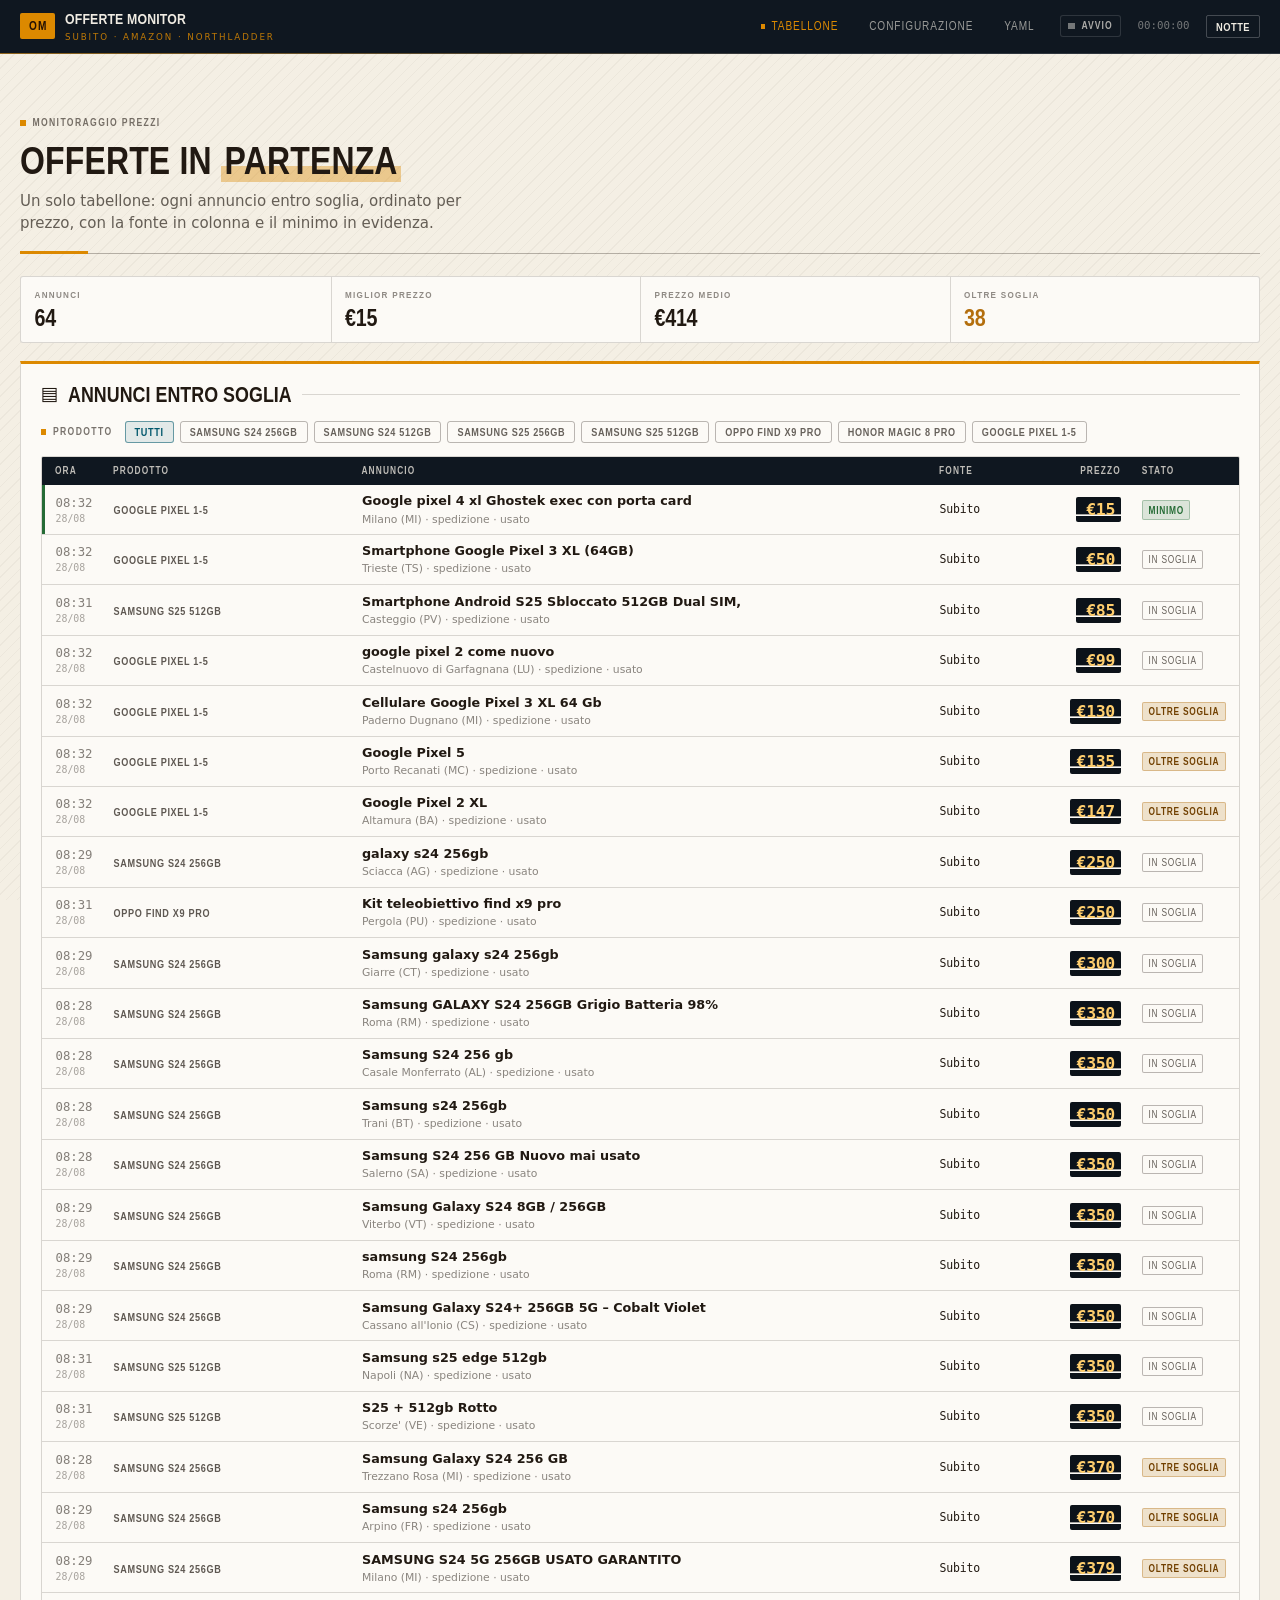
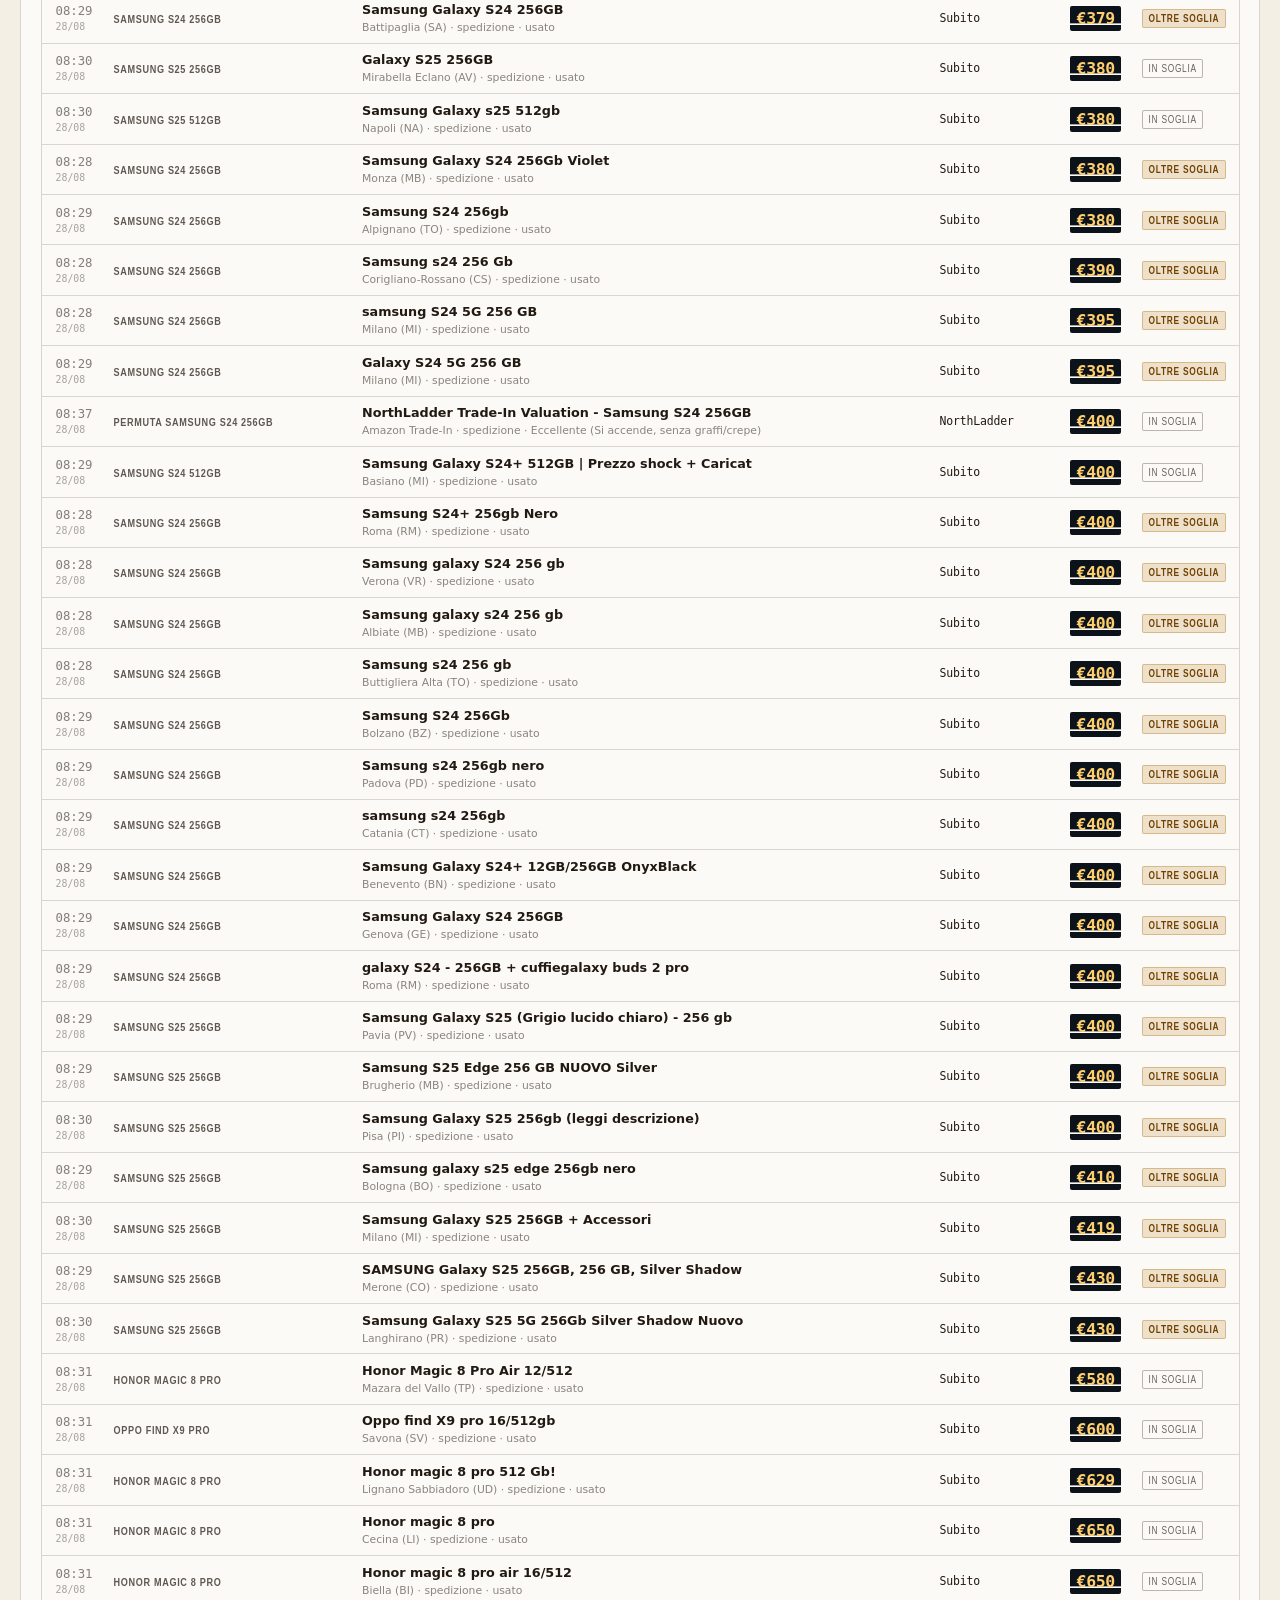
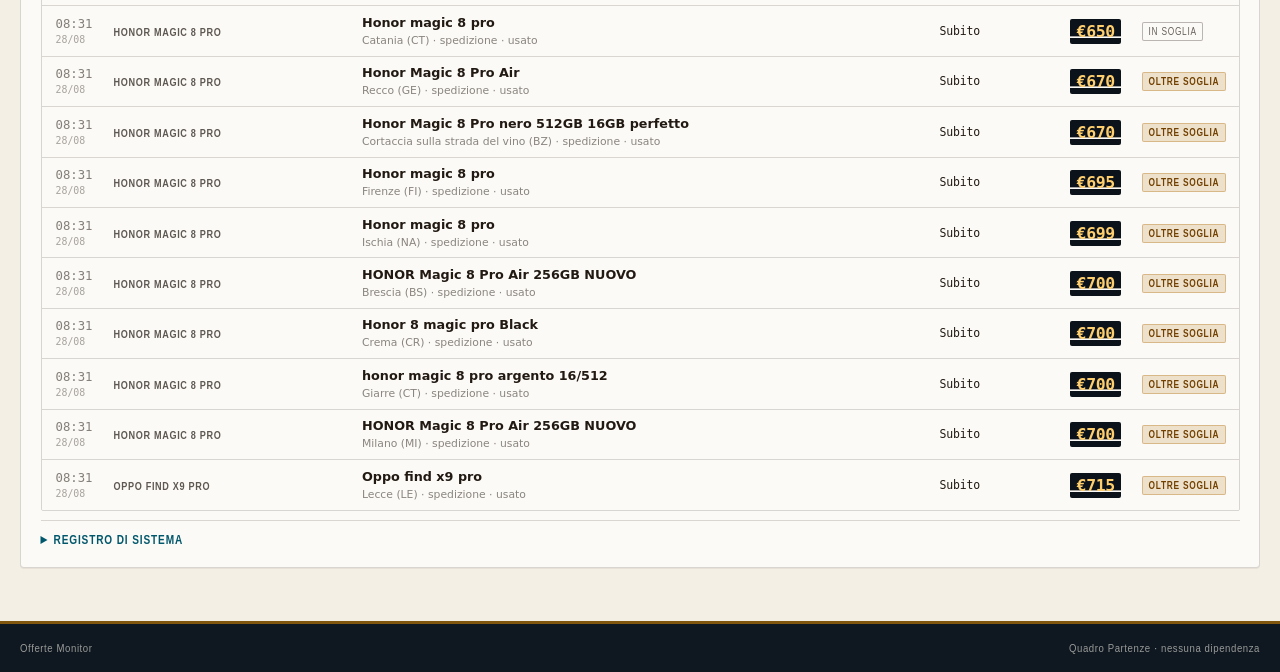
==== commit d9365a07: "Chore: Save scan results and sent items history [skip ci]" ====
--- a/index.html
+++ b/index.html
@@ -1858,6 +1858,49 @@
       || location.hostname.endsWith('github.io')
       || location.protocol === 'file:';
     const LS_PRODUCTS_KEY = 'subito.products.draft';
+    const LS_TOKEN_KEY = 'subito.auth.token';
+
+    /* IS_STATIC diceva due cose insieme: «i dati arrivano da variabili
+       iniettate» e «non si puo' salvare». Su Vercel la prima resta vera e la
+       seconda no — la pagina e' sempre statica, ma dietro c'e' una funzione che
+       sa scrivere sul repository. Le due domande vanno separate. */
+    const CAN_WRITE = !!window.API_WRITE;
+    const API_STORE = '/api/store';
+
+    /* La password non finisce mai nella pagina: si digita una volta e resta in
+       questo browser. Il confronto avviene sul server, che e' l'unico posto
+       dove vive il token GitHub. */
+    function authToken(force) {
+      let t = force ? '' : (localStorage.getItem(LS_TOKEN_KEY) || '');
+      if (!t) {
+        t = window.prompt('Password del pannello (variabile APP_PASSWORD su Vercel):') || '';
+        if (t) { try { localStorage.setItem(LS_TOKEN_KEY, t); } catch (e) {} }
+      }
+      return t;
+    }
+
+    function forgetAuthToken() {
+      try { localStorage.removeItem(LS_TOKEN_KEY); } catch (e) {}
+    }
+
+    /* Una sola porta verso il repository: POST /api/store. Se il server
+       risponde 401 la password memorizzata e' sbagliata, quindi si butta e si
+       richiede una volta sola invece di far ricaricare la pagina. */
+    async function postStore(payload, riprova) {
+      const token = authToken(riprova === true);
+      if (!token) return { error: 'Salvataggio annullato: serve la password.' };
+      const r = await fetch(API_STORE, {
+        method: 'POST',
+        headers: { 'Content-Type': 'application/json', 'x-auth-token': token },
+        body: JSON.stringify(payload)
+      });
+      const d = await r.json().catch(() => ({ error: 'Risposta non leggibile dal server.' }));
+      if (r.status === 401) {
+        forgetAuthToken();
+        if (!riprova) return postStore(payload, true);
+      }
+      return d;
+    }
 
     function loadDraftProducts() {
       try {
@@ -2082,6 +2125,12 @@
           document.getElementById('cfg-amazon-pages').value = d.amazon.max_pages;
         }
         renderFilters(d.products || []);
+        if (CAN_WRITE) {
+          // Dove si puo' scrivere davvero, la bozza locale non serve piu' e
+          // anzi farebbe danno: mostrerebbe prodotti che il repository non ha.
+          renderProducts(d.products || []);
+          return;
+        }
         // Le bozze locali hanno la precedenza: su GitHub Pages sono l'unica persistenza possibile
         const draft = loadDraftProducts();
         renderProducts(draft || d.products || []);
@@ -2113,6 +2162,37 @@
       syncFormFromInputs();
       const btn = document.getElementById('cfg-save-btn');
       const status = document.getElementById('config-save-status');
+      if (CAN_WRITE) {
+        btn.textContent = 'Salvataggio…';
+        btn.disabled = true;
+        status.textContent = 'Scrittura sul repository in corso…';
+        try {
+          const d = await postStore({
+            general: {
+              interval_minutes: parseInt(document.getElementById('cfg-interval').value),
+              shipping_required: document.getElementById('cfg-shipping').checked
+            },
+            telegram: { enabled: document.getElementById('cfg-tg-enabled').checked },
+            products: collectFormProducts(),
+            subito: {
+              enabled: document.getElementById('cfg-subito-enabled').checked,
+              max_pages: parseInt(document.getElementById('cfg-subito-pages').value)
+            },
+            amazon: {
+              enabled: document.getElementById('cfg-amazon-enabled').checked,
+              max_pages: parseInt(document.getElementById('cfg-amazon-pages').value)
+            }
+          });
+          status.textContent = d.ok
+            ? (d.changed ? `${d.message} Commit ${d.commit}.` : d.message)
+            : (d.error || 'Errore di salvataggio.');
+        } catch (e) {
+          status.textContent = 'Errore di connessione con /api/store.';
+        }
+        btn.textContent = 'Salva e applica';
+        btn.disabled = false;
+        return;
+      }
       if (IS_STATIC) {
         // Nessun backend: si salva in locale e si espone lo YAML da portare nel repository.
         const products = collectFormProducts();
@@ -2208,6 +2288,20 @@
     async function saveYaml(e) {
       e.preventDefault();
       const status = document.getElementById('yaml-status');
+      if (CAN_WRITE) {
+        status.textContent = 'Scrittura sul repository in corso…';
+        try {
+          const d = await postStore({
+            yaml: { name: state.currentConfig, content: document.getElementById('yaml-editor').value }
+          });
+          status.textContent = d.ok
+            ? (d.changed ? `${d.message} Commit ${d.commit}.` : d.message)
+            : (d.error || 'Errore di salvataggio.');
+        } catch (e) {
+          status.textContent = 'Errore di connessione con /api/store.';
+        }
+        return;
+      }
       if (IS_STATIC) {
         // Su GitHub Pages non esiste POST /api/config: prima falliva con un errore generico.
         status.textContent = `Sola lettura: modifica config/${state.currentConfig || 'config.yaml'} nel repository.`;
@@ -2236,7 +2330,10 @@
 
     async function fetchStatus() {
       if (IS_STATIC) {
-        setLive('Cloud Actions', 'cron 15m');
+        // La cadenza arriva dal workflow, non da una costante: quando il cron
+        // e' passato da 15 a 30 minuti questa riga mentiva.
+        setLive(CAN_WRITE ? 'Cloud Actions · scrivibile' : 'Cloud Actions',
+                `cron ${window.SCAN_CADENCE || 30}m`);
         const eyebrow = document.getElementById('hero-eyebrow');
         if (eyebrow) eyebrow.textContent = 'Scansione automatica via GitHub Actions';
         return;
@@ -2271,10 +2368,13 @@
   </script>
 
     <script>
-      window.STATIC_ITEMS = [{"title": "NorthLadder Trade-In Valuation - Samsung S24 256GB", "price": 400, "url": "https://amazonit.northladder.net/it-en/", "source": "NorthLadder", "location": "Amazon Trade-In", "shipping": true, "condition": "Eccellente (Si accende, senza graffi/crepe)", "date": "2026-08-28T07:22:29.941829", "product_name": "Permuta Samsung S24 256GB", "near_miss": false, "max_price": 300}, {"title": "Samsung GALAXY S24 256GB  Grigio Batteria 98%", "price": 330, "url": "https://www.subito.it/telefonia/samsung-galaxy-s24-256gb-grigio-batteria-98-roma-657666898.htm", "source": "Subito.it", "location": "Roma (RM)", "shipping": true, "condition": "usato", "date": "2026-08-28T09:16:40.954202+02:00", "product_name": "Samsung S24 256GB", "near_miss": false, "max_price": 360}, {"title": "Samsung S24 256 gb", "price": 350, "url": "https://www.subito.it/telefonia/samsung-s24-256-gb-alessandria-657256571.htm", "source": "Subito.it", "location": "Casale Monferrato (AL)", "shipping": true, "condition": "usato", "date": "2026-08-28T09:16:40.954262+02:00", "product_name": "Samsung S24 256GB", "near_miss": false, "max_price": 360}, {"title": "Samsung s24 256gb", "price": 350, "url": "https://www.subito.it/telefonia/samsung-s24-256gb-barletta-andria-trani-640805773.htm", "source": "Subito.it", "location": "Trani (BT)", "shipping": true, "condition": "usato", "date": "2026-08-28T09:16:40.954279+02:00", "product_name": "Samsung S24 256GB", "near_miss": false, "max_price": 360}, {"title": "Samsung S24 256 GB Nuovo mai usato", "price": 350, "url": "https://www.subito.it/telefonia/samsung-s24-256-gb-nuovo-mai-usato-salerno-626742909.htm", "source": "Subito.it", "location": "Salerno (SA)", "shipping": true, "condition": "usato", "date": "2026-08-28T09:16:40.954289+02:00", "product_name": "Samsung S24 256GB", "near_miss": false, "max_price": 360}, {"title": "galaxy s24 256gb", "price": 250, "url": "https://www.subito.it/telefonia/galaxy-s24-256gb-agrigento-655211453.htm", "source": "Subito.it", "location": "Sciacca (AG)", "shipping": true, "condition": "usato", "date": "2026-08-28T09:17:04.331973+02:00", "product_name": "Samsung S24 256GB", "near_miss": false, "max_price": 360}, {"title": "Samsung galaxy s24 256gb", "price": 300, "url": "https://www.subito.it/telefonia/samsung-galaxy-s24-256gb-catania-647804602.htm", "source": "Subito.it", "location": "Giarre (CT)", "shipping": true, "condition": "usato", "date": "2026-08-28T09:17:04.332000+02:00", "product_name": "Samsung S24 256GB", "near_miss": false, "max_price": 360}, {"title": "Samsung Galaxy S24 8GB / 256GB", "price": 350, "url": "https://www.subito.it/telefonia/samsung-galaxy-s24-8gb-256gb-viterbo-658087943.htm", "source": "Subito.it", "location": "Viterbo (VT)", "shipping": true, "condition": "usato", "date": "2026-08-28T09:17:04.332028+02:00", "product_name": "Samsung S24 256GB", "near_miss": false, "max_price": 360}, {"title": "samsung  S24 256gb", "price": 350, "url": "https://www.subito.it/telefonia/samsung-s24-256gb-roma-657215942.htm", "source": "Subito.it", "location": "Roma (RM)", "shipping": true, "condition": "usato", "date": "2026-08-28T09:17:04.332043+02:00", "product_name": "Samsung S24 256GB", "near_miss": false, "max_price": 360}, {"title": "Samsung Galaxy S24+ 256GB 5G – Cobalt Violet", "price": 350, "url": "https://www.subito.it/telefonia/samsung-galaxy-s24-256gb-5g-cobalt-violet-cosenza-653829250.htm", "source": "Subito.it", "location": "Cassano all'Ionio (CS)", "shipping": true, "condition": "usato", "date": "2026-08-28T09:17:04.332055+02:00", "product_name": "Samsung S24 256GB", "near_miss": false, "max_price": 360}, {"title": "Samsung Galaxy S24+ 512GB | Prezzo shock + Caricat", "price": 400, "url": "https://www.subito.it/telefonia/samsung-galaxy-s24-512gb-prezzo-shock-caricat-milano-645444401.htm", "source": "Subito.it", "location": "Basiano (MI)", "shipping": true, "condition": "usato", "date": "2026-08-28T09:17:27.917843+02:00", "product_name": "Samsung S24 512GB", "near_miss": false, "max_price": 400}, {"title": "Galaxy S25 256GB", "price": 380, "url": "https://www.subito.it/telefonia/galaxy-s25-256gb-avellino-658305645.htm", "source": "Subito.it", "location": "Mirabella Eclano (AV)", "shipping": true, "condition": "usato", "date": "2026-08-28T09:18:04.749767+02:00", "product_name": "Samsung S25 256GB", "near_miss": false, "max_price": 380}, {"title": "Samsung Galaxy s25 512gb", "price": 380, "url": "https://www.subito.it/telefonia/samsung-galaxy-s25-512gb-napoli-640616251.htm", "source": "Subito.it", "location": "Napoli (NA)", "shipping": true, "condition": "usato", "date": "2026-08-28T09:18:15.907765+02:00", "product_name": "Samsung S25 512GB", "near_miss": false, "max_price": 400}, {"title": "Smartphone Android S25 Sbloccato 512GB Dual SIM,", "price": 85, "url": "https://www.subito.it/telefonia/smartphone-android-s25-sbloccato-512gb-dual-sim-pavia-645117102.htm", "source": "Subito.it", "location": "Casteggio (PV)", "shipping": true, "condition": "usato", "date": "2026-08-28T09:18:44.671533+02:00", "product_name": "Samsung S25 512GB", "near_miss": false, "max_price": 400}, {"title": "Samsung s25 edge 512gb", "price": 350, "url": "https://www.subito.it/telefonia/samsung-s25-edge-512gb-napoli-658125977.htm", "source": "Subito.it", "location": "Napoli (NA)", "shipping": true, "condition": "usato", "date": "2026-08-28T09:18:44.671546+02:00", "product_name": "Samsung S25 512GB", "near_miss": false, "max_price": 400}, {"title": "S25 + 512gb Rotto", "price": 350, "url": "https://www.subito.it/telefonia/s25-512gb-rotto-venezia-648820149.htm", "source": "Subito.it", "location": "Scorze' (VE)", "shipping": true, "condition": "usato", "date": "2026-08-28T09:18:44.671554+02:00", "product_name": "Samsung S25 512GB", "near_miss": false, "max_price": 400}, {"title": "Oppo find X9 pro 16/512gb", "price": 600, "url": "https://www.subito.it/telefonia/oppo-find-x9-pro-16-512gb-savona-649840724.htm", "source": "Subito.it", "location": "Savona (SV)", "shipping": true, "condition": "usato", "date": "2026-08-28T09:18:55.611454+02:00", "product_name": "OPPO Find X9 Pro", "near_miss": false, "max_price": 700}, {"title": "Kit teleobiettivo find x9 pro", "price": 250, "url": "https://www.subito.it/fotografia/kit-teleobiettivo-find-x9-pro-pesaro-urbino-658366173.htm", "source": "Subito.it", "location": "Pergola (PU)", "shipping": true, "condition": "usato", "date": "2026-08-28T09:19:00.614497+02:00", "product_name": "OPPO Find X9 Pro", "near_miss": false, "max_price": 700}, {"title": "Honor Magic 8 Pro Air 12/512", "price": 580, "url": "https://www.subito.it/telefonia/honor-magic-8-pro-air-12-512-trapani-657863759.htm", "source": "Subito.it", "location": "Mazara del Vallo (TP)", "shipping": true, "condition": "usato", "date": "2026-08-28T09:19:05.577714+02:00", "product_name": "Honor Magic 8 Pro", "near_miss": false, "max_price": 650}, {"title": "Honor magic 8 pro 512 Gb!", "price": 629, "url": "https://www.subito.it/telefonia/honor-magic-8-pro-512-gb-udine-658334151.htm", "source": "Subito.it", "location": "Lignano Sabbiadoro (UD)", "shipping": true, "condition": "usato", "date": "2026-08-28T09:19:05.577728+02:00", "product_name": "Honor Magic 8 Pro", "near_miss": false, "max_price": 650}, {"title": "Honor magic 8 pro", "price": 650, "url": "https://www.subito.it/telefonia/honor-magic-8-pro-livorno-658434591.htm", "source": "Subito.it", "location": "Cecina (LI)", "shipping": true, "condition": "usato", "date": "2026-08-28T09:19:05.577737+02:00", "product_name": "Honor Magic 8 Pro", "near_miss": false, "max_price": 650}, {"title": "Honor magic 8 pro air 16/512", "price": 650, "url": "https://www.subito.it/telefonia/honor-magic-8-pro-air-16-512-biella-657254331.htm", "source": "Subito.it", "location": "Biella (BI)", "shipping": true, "condition": "usato", "date": "2026-08-28T09:19:05.577745+02:00", "product_name": "Honor Magic 8 Pro", "near_miss": false, "max_price": 650}, {"title": "Honor magic 8 pro", "price": 650, "url": "https://www.subito.it/telefonia/honor-magic-8-pro-catania-656057417.htm", "source": "Subito.it", "location": "Catania (CT)", "shipping": true, "condition": "usato", "date": "2026-08-28T09:19:05.577755+02:00", "product_name": "Honor Magic 8 Pro", "near_miss": false, "max_price": 650}, {"title": "google pixel 2 come nuovo", "price": 99, "url": "https://www.subito.it/telefonia/google-pixel-2-come-nuovo-lucca-538069774.htm", "source": "Subito.it", "location": "Castelnuovo di Garfagnana (LU)", "shipping": true, "condition": "usato", "date": "2026-08-28T09:19:38.837199+02:00", "product_name": "Google Pixel 1-5", "near_miss": false, "max_price": 100}, {"title": "Smartphone Google Pixel 3 XL (64GB)", "price": 50, "url": "https://www.subito.it/telefonia/smartphone-google-pixel-3-xl-64gb-trieste-624996662.htm", "source": "Subito.it", "location": "Trieste (TS)", "shipping": true, "condition": "usato", "date": "2026-08-28T09:19:47.754537+02:00", "product_name": "Google Pixel 1-5", "near_miss": false, "max_price": 100}, {"title": "Google pixel 4 xl  Ghostek exec con porta card", "price": 15, "url": "https://www.subito.it/telefonia/google-pixel-4-xl-ghostek-exec-con-porta-card-milano-594527931.htm", "source": "Subito.it", "location": "Milano (MI)", "shipping": true, "condition": "usato", "date": "2026-08-28T09:19:54.251244+02:00", "product_name": "Google Pixel 1-5", "near_miss": false, "max_price": 100}, {"title": "Samsung Galaxy S24 256 GB", "price": 370, "url": "https://www.subito.it/telefonia/samsung-galaxy-s24-256-gb-milano-656539746.htm", "source": "Subito.it", "location": "Trezzano Rosa (MI)", "shipping": true, "condition": "usato", "date": "2026-08-28T09:16:40.954297+02:00", "product_name": "Samsung S24 256GB", "near_miss": true, "max_price": 360}, {"title": "Samsung Galaxy S24 256Gb Violet", "price": 380, "url": "https://www.subito.it/telefonia/samsung-galaxy-s24-256gb-violet-monza-656064149.htm", "source": "Subito.it", "location": "Monza (MB)", "shipping": true, "condition": "usato", "date": "2026-08-28T09:16:40.954304+02:00", "product_name": "Samsung S24 256GB", "near_miss": true, "max_price": 360}, {"title": "Samsung s24 256 Gb", "price": 390, "url": "https://www.subito.it/telefonia/samsung-s24-256-gb-cosenza-656066337.htm", "source": "Subito.it", "location": "Corigliano-Rossano (CS)", "shipping": true, "condition": "usato", "date": "2026-08-28T09:16:40.954313+02:00", "product_name": "Samsung S24 256GB", "near_miss": true, "max_price": 360}, {"title": "samsung  S24 5G 256 GB", "price": 395, "url": "https://www.subito.it/telefonia/samsung-s24-5g-256-gb-milano-658497011.htm", "source": "Subito.it", "location": "Milano (MI)", "shipping": true, "condition": "usato", "date": "2026-08-28T09:16:40.954328+02:00", "product_name": "Samsung S24 256GB", "near_miss": true, "max_price": 360}, {"title": "Samsung S24+ 256gb Nero", "price": 400, "url": "https://www.subito.it/telefonia/samsung-s24-256gb-nero-roma-657123393.htm", "source": "Subito.it", "location": "Roma (RM)", "shipping": true, "condition": "usato", "date": "2026-08-28T09:16:40.954346+02:00", "product_name": "Samsung S24 256GB", "near_miss": true, "max_price": 360}, {"title": "Samsung galaxy S24 256 gb", "price": 400, "url": "https://www.subito.it/telefonia/samsung-galaxy-s24-256-gb-verona-656113813.htm", "source": "Subito.it", "location": "Verona (VR)", "shipping": true, "condition": "usato", "date": "2026-08-28T09:16:40.954353+02:00", "product_name": "Samsung S24 256GB", "near_miss": true, "max_price": 360}, {"title": "Samsung galaxy s24 256 gb", "price": 400, "url": "https://www.subito.it/telefonia/samsung-galaxy-s24-256-gb-monza-640902966.htm", "source": "Subito.it", "location": "Albiate (MB)", "shipping": true, "condition": "usato", "date": "2026-08-28T09:16:40.954372+02:00", "product_name": "Samsung S24 256GB", "near_miss": true, "max_price": 360}, {"title": "Samsung s24 256 gb", "price": 400, "url": "https://www.subito.it/telefonia/samsung-s24-256-gb-torino-621493872.htm", "source": "Subito.it", "location": "Buttigliera Alta (TO)", "shipping": true, "condition": "usato", "date": "2026-08-28T09:16:40.954388+02:00", "product_name": "Samsung S24 256GB", "near_miss": true, "max_price": 360}, {"title": "Galaxy S24 5G 256 GB", "price": 395, "url": "https://www.subito.it/telefonia/galaxy-s24-5g-256-gb-milano-658495019.htm", "source": "Subito.it", "location": "Milano (MI)", "shipping": true, "condition": "usato", "date": "2026-08-28T09:16:55.025432+02:00", "product_name": "Samsung S24 256GB", "near_miss": true, "max_price": 360}, {"title": "Samsung s24 256gb", "price": 370, "url": "https://www.subito.it/telefonia/samsung-s24-256gb-frosinone-656386432.htm", "source": "Subito.it", "location": "Arpino (FR)", "shipping": true, "condition": "usato", "date": "2026-08-28T09:17:04.332074+02:00", "product_name": "Samsung S24 256GB", "near_miss": true, "max_price": 360}, {"title": "SAMSUNG S24 5G 256GB USATO GARANTITO", "price": 379, "url": "https://www.subito.it/telefonia/samsung-s24-5g-256gb-usato-garantito-milano-651245424.htm", "source": "Subito.it", "location": "Milano (MI)", "shipping": true, "condition": "usato", "date": "2026-08-28T09:17:04.332081+02:00", "product_name": "Samsung S24 256GB", "near_miss": true, "max_price": 360}, {"title": "Samsung Galaxy S24 256GB", "price": 379, "url": "https://www.subito.it/telefonia/samsung-galaxy-s24-256gb-salerno-644653631.htm", "source": "Subito.it", "location": "Battipaglia (SA)", "shipping": true, "condition": "usato", "date": "2026-08-28T09:17:06.440597+02:00", "product_name": "Samsung S24 256GB", "near_miss": true, "max_price": 360}, {"title": "Samsung S24 256gb", "price": 380, "url": "https://www.subito.it/telefonia/samsung-s24-256gb-torino-646344566.htm", "source": "Subito.it", "location": "Alpignano (TO)", "shipping": true, "condition": "usato", "date": "2026-08-28T09:17:06.440650+02:00", "product_name": "Samsung S24 256GB", "near_miss": true, "max_price": 360}, {"title": "Samsung S24 256Gb", "price": 400, "url": "https://www.subito.it/telefonia/samsung-s24-256gb-bolzano-658095195.htm", "source": "Subito.it", "location": "Bolzano (BZ)", "shipping": true, "condition": "usato", "date": "2026-08-28T09:17:06.440673+02:00", "product_name": "Samsung S24 256GB", "near_miss": true, "max_price": 360}, {"title": "Samsung s24 256gb nero", "price": 400, "url": "https://www.subito.it/telefonia/samsung-s24-256gb-nero-padova-657129229.htm", "source": "Subito.it", "location": "Padova (PD)", "shipping": true, "condition": "usato", "date": "2026-08-28T09:17:06.440681+02:00", "product_name": "Samsung S24 256GB", "near_miss": true, "max_price": 360}, {"title": "samsung s24 256gb", "price": 400, "url": "https://www.subito.it/telefonia/samsung-s24-256gb-catania-650937580.htm", "source": "Subito.it", "location": "Catania (CT)", "shipping": true, "condition": "usato", "date": "2026-08-28T09:17:06.440696+02:00", "product_name": "Samsung S24 256GB", "near_miss": true, "max_price": 360}, {"title": "Samsung Galaxy S24+ 12GB/256GB OnyxBlack", "price": 400, "url": "https://www.subito.it/telefonia/samsung-galaxy-s24-12gb-256gb-onyxblack-benevento-642027011.htm", "source": "Subito.it", "location": "Benevento (BN)", "shipping": true, "condition": "usato", "date": "2026-08-28T09:17:06.440703+02:00", "product_name": "Samsung S24 256GB", "near_miss": true, "max_price": 360}, {"title": "Samsung Galaxy S24 256GB", "price": 400, "url": "https://www.subito.it/telefonia/samsung-galaxy-s24-256gb-genova-640977780.htm", "source": "Subito.it", "location": "Genova (GE)", "shipping": true, "condition": "usato", "date": "2026-08-28T09:17:06.440709+02:00", "product_name": "Samsung S24 256GB", "near_miss": true, "max_price": 360}, {"title": "galaxy S24 - 256GB + cuffiegalaxy buds 2 pro", "price": 400, "url": "https://www.subito.it/telefonia/galaxy-s24-256gb-cuffiegalaxy-buds-2-pro-roma-638732201.htm", "source": "Subito.it", "location": "Roma (RM)", "shipping": true, "condition": "usato", "date": "2026-08-28T09:17:06.440715+02:00", "product_name": "Samsung S24 256GB", "near_miss": true, "max_price": 360}, {"title": "Samsung Galaxy S25 (Grigio lucido chiaro) - 256 gb", "price": 400, "url": "https://www.subito.it/telefonia/samsung-galaxy-s25-grigio-lucido-chiaro-256-gb-pavia-652795359.htm", "source": "Subito.it", "location": "Pavia (PV)", "shipping": true, "condition": "usato", "date": "2026-08-28T09:17:35.060521+02:00", "product_name": "Samsung S25 256GB", "near_miss": true, "max_price": 380}, {"title": "Samsung S25 Edge 256 GB NUOVO Silver", "price": 400, "url": "https://www.subito.it/telefonia/samsung-s25-edge-256-gb-nuovo-silver-monza-650886403.htm", "source": "Subito.it", "location": "Brugherio (MB)", "shipping": true, "condition": "usato", "date": "2026-08-28T09:17:35.060544+02:00", "product_name": "Samsung S25 256GB", "near_miss": true, "max_price": 380}, {"title": "SAMSUNG Galaxy S25 256GB, 256 GB, Silver Shadow", "price": 430, "url": "https://www.subito.it/telefonia/samsung-galaxy-s25-256gb-256-gb-silver-shadow-como-656585891.htm", "source": "Subito.it", "location": "Merone (CO)", "shipping": true, "condition": "usato", "date": "2026-08-28T09:17:35.060560+02:00", "product_name": "Samsung S25 256GB", "near_miss": true, "max_price": 380}, {"title": "Samsung Galaxy S25 256gb (leggi descrizione)", "price": 400, "url": "https://www.subito.it/telefonia/samsung-galaxy-s25-256gb-leggi-descrizione-pisa-657350803.htm", "source": "Subito.it", "location": "Pisa (PI)", "shipping": true, "condition": "usato", "date": "2026-08-28T09:18:04.749792+02:00", "product_name": "Samsung S25 256GB", "near_miss": true, "max_price": 380}, {"title": "Samsung Galaxy S25 256GB + Accessori", "price": 419, "url": "https://www.subito.it/telefonia/samsung-galaxy-s25-256gb-accessori-milano-649883782.htm", "source": "Subito.it", "location": "Milano (MI)", "shipping": true, "condition": "usato", "date": "2026-08-28T09:18:04.749808+02:00", "product_name": "Samsung S25 256GB", "near_miss": true, "max_price": 380}, {"title": "Samsung Galaxy S25 5G 256Gb Silver Shadow Nuovo", "price": 430, "url": "https://www.subito.it/telefonia/samsung-galaxy-s25-5g-256gb-silver-shadow-nuovo-parma-657455628.htm", "source": "Subito.it", "location": "Langhirano (PR)", "shipping": true, "condition": "usato", "date": "2026-08-28T09:18:04.749823+02:00", "product_name": "Samsung S25 256GB", "near_miss": true, "max_price": 380}, {"title": "Oppo find x9 pro", "price": 715, "url": "https://www.subito.it/telefonia/oppo-find-x9-pro-lecce-656930594.htm", "source": "Subito.it", "location": "Lecce (LE)", "shipping": true, "condition": "usato", "date": "2026-08-28T09:18:55.611467+02:00", "product_name": "OPPO Find X9 Pro", "near_miss": true, "max_price": 700}, {"title": "Honor Magic 8 Pro Air", "price": 670, "url": "https://www.subito.it/telefonia/honor-magic-8-pro-air-genova-658063262.htm", "source": "Subito.it", "location": "Recco (GE)", "shipping": true, "condition": "usato", "date": "2026-08-28T09:19:05.577762+02:00", "product_name": "Honor Magic 8 Pro", "near_miss": true, "max_price": 650}, {"title": "Honor Magic 8 Pro nero 512GB 16GB perfetto", "price": 670, "url": "https://www.subito.it/telefonia/honor-magic-8-pro-nero-512gb-16gb-perfetto-bolzano-656881559.htm", "source": "Subito.it", "location": "Cortaccia sulla strada del vino (BZ)", "shipping": true, "condition": "usato", "date": "2026-08-28T09:19:05.577769+02:00", "product_name": "Honor Magic 8 Pro", "near_miss": true, "max_price": 650}, {"title": "Honor magic 8 pro", "price": 695, "url": "https://www.subito.it/telefonia/honor-magic-8-pro-firenze-657823303.htm", "source": "Subito.it", "location": "Firenze (FI)", "shipping": true, "condition": "usato", "date": "2026-08-28T09:19:05.577776+02:00", "product_name": "Honor Magic 8 Pro", "near_miss": true, "max_price": 650}, {"title": "Honor magic 8 pro", "price": 699, "url": "https://www.subito.it/telefonia/honor-magic-8-pro-napoli-655915260.htm", "source": "Subito.it", "location": "Ischia (NA)", "shipping": true, "condition": "usato", "date": "2026-08-28T09:19:05.577784+02:00", "product_name": "Honor Magic 8 Pro", "near_miss": true, "max_price": 650}, {"title": "HONOR Magic 8 Pro Air 256GB NUOVO", "price": 700, "url": "https://www.subito.it/telefonia/honor-magic-8-pro-air-256gb-nuovo-brescia-658395619.htm", "source": "Subito.it", "location": "Brescia (BS)", "shipping": true, "condition": "usato", "date": "2026-08-28T09:19:05.577790+02:00", "product_name": "Honor Magic 8 Pro", "near_miss": true, "max_price": 650}, {"title": "Honor 8 magic pro Black", "price": 700, "url": "https://www.subito.it/telefonia/honor-8-magic-pro-black-cremona-658043913.htm", "source": "Subito.it", "location": "Crema (CR)", "shipping": true, "condition": "usato", "date": "2026-08-28T09:19:05.577797+02:00", "product_name": "Honor Magic 8 Pro", "near_miss": true, "max_price": 650}, {"title": "honor magic 8 pro argento 16/512", "price": 700, "url": "https://www.subito.it/telefonia/honor-magic-8-pro-argento-16-512-catania-657817504.htm", "source": "Subito.it", "location": "Giarre (CT)", "shipping": true, "condition": "usato", "date": "2026-08-28T09:19:05.577803+02:00", "product_name": "Honor Magic 8 Pro", "near_miss": true, "max_price": 650}, {"title": "HONOR Magic 8 Pro Air 256GB NUOVO", "price": 700, "url": "https://www.subito.it/telefonia/honor-magic-8-pro-air-256gb-nuovo-milano-656632954.htm", "source": "Subito.it", "location": "Milano (MI)", "shipping": true, "condition": "usato", "date": "2026-08-28T09:19:05.577810+02:00", "product_name": "Honor Magic 8 Pro", "near_miss": true, "max_price": 650}, {"title": "Google Pixel 2 XL", "price": 147, "url": "https://www.subito.it/telefonia/google-pixel-2-xl-bari-474409845.htm", "source": "Subito.it", "location": "Altamura (BA)", "shipping": true, "condition": "usato", "date": "2026-08-28T09:19:40.994894+02:00", "product_name": "Google Pixel 1-5", "near_miss": true, "max_price": 100}, {"title": "Cellulare Google Pixel 3 XL 64 Gb", "price": 130, "url": "https://www.subito.it/telefonia/cellulare-google-pixel-3-xl-64-gb-milano-618673110.htm", "source": "Subito.it", "location": "Paderno Dugnano (MI)", "shipping": true, "condition": "usato", "date": "2026-08-28T09:19:47.754671+02:00", "product_name": "Google Pixel 1-5", "near_miss": true, "max_price": 100}, {"title": "Google Pixel 5", "price": 135, "url": "https://www.subito.it/telefonia/google-pixel-5-macerata-658058257.htm", "source": "Subito.it", "location": "Porto Recanati (MC)", "shipping": true, "condition": "usato", "date": "2026-08-28T09:20:06.376288+02:00", "product_name": "Google Pixel 1-5", "near_miss": true, "max_price": 100}];
+      window.STATIC_ITEMS = [{"title": "NorthLadder Trade-In Valuation - Samsung S24 256GB", "price": 400, "url": "https://amazonit.northladder.net/it-en/", "source": "NorthLadder", "location": "Amazon Trade-In", "shipping": true, "condition": "Eccellente (Si accende, senza graffi/crepe)", "date": "2026-08-28T08:37:00.858807", "product_name": "Permuta Samsung S24 256GB", "near_miss": false, "max_price": 300}, {"title": "Samsung GALAXY S24 256GB  Grigio Batteria 98%", "price": 330, "url": "https://www.subito.it/telefonia/samsung-galaxy-s24-256gb-grigio-batteria-98-roma-657666898.htm", "source": "Subito.it", "location": "Roma (RM)", "shipping": true, "condition": "usato", "date": "2026-08-28T10:28:58.720489+02:00", "product_name": "Samsung S24 256GB", "near_miss": false, "max_price": 360}, {"title": "Samsung S24 256 gb", "price": 350, "url": "https://www.subito.it/telefonia/samsung-s24-256-gb-alessandria-657256571.htm", "source": "Subito.it", "location": "Casale Monferrato (AL)", "shipping": true, "condition": "usato", "date": "2026-08-28T10:28:58.720535+02:00", "product_name": "Samsung S24 256GB", "near_miss": false, "max_price": 360}, {"title": "Samsung s24 256gb", "price": 350, "url": "https://www.subito.it/telefonia/samsung-s24-256gb-barletta-andria-trani-640805773.htm", "source": "Subito.it", "location": "Trani (BT)", "shipping": true, "condition": "usato", "date": "2026-08-28T10:28:58.720545+02:00", "product_name": "Samsung S24 256GB", "near_miss": false, "max_price": 360}, {"title": "Samsung S24 256 GB Nuovo mai usato", "price": 350, "url": "https://www.subito.it/telefonia/samsung-s24-256-gb-nuovo-mai-usato-salerno-626742909.htm", "source": "Subito.it", "location": "Salerno (SA)", "shipping": true, "condition": "usato", "date": "2026-08-28T10:28:58.720552+02:00", "product_name": "Samsung S24 256GB", "near_miss": false, "max_price": 360}, {"title": "galaxy s24 256gb", "price": 250, "url": "https://www.subito.it/telefonia/galaxy-s24-256gb-agrigento-655211453.htm", "source": "Subito.it", "location": "Sciacca (AG)", "shipping": true, "condition": "usato", "date": "2026-08-28T10:29:22.225368+02:00", "product_name": "Samsung S24 256GB", "near_miss": false, "max_price": 360}, {"title": "Samsung galaxy s24 256gb", "price": 300, "url": "https://www.subito.it/telefonia/samsung-galaxy-s24-256gb-catania-647804602.htm", "source": "Subito.it", "location": "Giarre (CT)", "shipping": true, "condition": "usato", "date": "2026-08-28T10:29:22.225395+02:00", "product_name": "Samsung S24 256GB", "near_miss": false, "max_price": 360}, {"title": "Samsung Galaxy S24 8GB / 256GB", "price": 350, "url": "https://www.subito.it/telefonia/samsung-galaxy-s24-8gb-256gb-viterbo-658087943.htm", "source": "Subito.it", "location": "Viterbo (VT)", "shipping": true, "condition": "usato", "date": "2026-08-28T10:29:22.225419+02:00", "product_name": "Samsung S24 256GB", "near_miss": false, "max_price": 360}, {"title": "samsung  S24 256gb", "price": 350, "url": "https://www.subito.it/telefonia/samsung-s24-256gb-roma-657215942.htm", "source": "Subito.it", "location": "Roma (RM)", "shipping": true, "condition": "usato", "date": "2026-08-28T10:29:22.225431+02:00", "product_name": "Samsung S24 256GB", "near_miss": false, "max_price": 360}, {"title": "Samsung Galaxy S24+ 256GB 5G – Cobalt Violet", "price": 350, "url": "https://www.subito.it/telefonia/samsung-galaxy-s24-256gb-5g-cobalt-violet-cosenza-653829250.htm", "source": "Subito.it", "location": "Cassano all'Ionio (CS)", "shipping": true, "condition": "usato", "date": "2026-08-28T10:29:22.225442+02:00", "product_name": "Samsung S24 256GB", "near_miss": false, "max_price": 360}, {"title": "Samsung Galaxy S24+ 512GB | Prezzo shock + Caricat", "price": 400, "url": "https://www.subito.it/telefonia/samsung-galaxy-s24-512gb-prezzo-shock-caricat-milano-645444401.htm", "source": "Subito.it", "location": "Basiano (MI)", "shipping": true, "condition": "usato", "date": "2026-08-28T10:29:48.053987+02:00", "product_name": "Samsung S24 512GB", "near_miss": false, "max_price": 400}, {"title": "Galaxy S25 256GB", "price": 380, "url": "https://www.subito.it/telefonia/galaxy-s25-256gb-avellino-658305645.htm", "source": "Subito.it", "location": "Mirabella Eclano (AV)", "shipping": true, "condition": "usato", "date": "2026-08-28T10:30:25.516603+02:00", "product_name": "Samsung S25 256GB", "near_miss": false, "max_price": 380}, {"title": "Samsung Galaxy s25 512gb", "price": 380, "url": "https://www.subito.it/telefonia/samsung-galaxy-s25-512gb-napoli-640616251.htm", "source": "Subito.it", "location": "Napoli (NA)", "shipping": true, "condition": "usato", "date": "2026-08-28T10:30:36.778135+02:00", "product_name": "Samsung S25 512GB", "near_miss": false, "max_price": 400}, {"title": "Smartphone Android S25 Sbloccato 512GB Dual SIM,", "price": 85, "url": "https://www.subito.it/telefonia/smartphone-android-s25-sbloccato-512gb-dual-sim-pavia-645117102.htm", "source": "Subito.it", "location": "Casteggio (PV)", "shipping": true, "condition": "usato", "date": "2026-08-28T10:31:06.372378+02:00", "product_name": "Samsung S25 512GB", "near_miss": false, "max_price": 400}, {"title": "Samsung s25 edge 512gb", "price": 350, "url": "https://www.subito.it/telefonia/samsung-s25-edge-512gb-napoli-658125977.htm", "source": "Subito.it", "location": "Napoli (NA)", "shipping": true, "condition": "usato", "date": "2026-08-28T10:31:06.372388+02:00", "product_name": "Samsung S25 512GB", "near_miss": false, "max_price": 400}, {"title": "S25 + 512gb Rotto", "price": 350, "url": "https://www.subito.it/telefonia/s25-512gb-rotto-venezia-648820149.htm", "source": "Subito.it", "location": "Scorze' (VE)", "shipping": true, "condition": "usato", "date": "2026-08-28T10:31:06.372394+02:00", "product_name": "Samsung S25 512GB", "near_miss": false, "max_price": 400}, {"title": "Oppo find X9 pro 16/512gb", "price": 600, "url": "https://www.subito.it/telefonia/oppo-find-x9-pro-16-512gb-savona-649840724.htm", "source": "Subito.it", "location": "Savona (SV)", "shipping": true, "condition": "usato", "date": "2026-08-28T10:31:17.194113+02:00", "product_name": "OPPO Find X9 Pro", "near_miss": false, "max_price": 700}, {"title": "Kit teleobiettivo find x9 pro", "price": 250, "url": "https://www.subito.it/fotografia/kit-teleobiettivo-find-x9-pro-pesaro-urbino-658366173.htm", "source": "Subito.it", "location": "Pergola (PU)", "shipping": true, "condition": "usato", "date": "2026-08-28T10:31:21.995411+02:00", "product_name": "OPPO Find X9 Pro", "near_miss": false, "max_price": 700}, {"title": "Honor Magic 8 Pro Air 12/512", "price": 580, "url": "https://www.subito.it/telefonia/honor-magic-8-pro-air-12-512-trapani-657863759.htm", "source": "Subito.it", "location": "Mazara del Vallo (TP)", "shipping": true, "condition": "usato", "date": "2026-08-28T10:31:26.975205+02:00", "product_name": "Honor Magic 8 Pro", "near_miss": false, "max_price": 650}, {"title": "Honor magic 8 pro 512 Gb!", "price": 629, "url": "https://www.subito.it/telefonia/honor-magic-8-pro-512-gb-udine-658334151.htm", "source": "Subito.it", "location": "Lignano Sabbiadoro (UD)", "shipping": true, "condition": "usato", "date": "2026-08-28T10:31:26.975217+02:00", "product_name": "Honor Magic 8 Pro", "near_miss": false, "max_price": 650}, {"title": "Honor magic 8 pro", "price": 650, "url": "https://www.subito.it/telefonia/honor-magic-8-pro-livorno-658434591.htm", "source": "Subito.it", "location": "Cecina (LI)", "shipping": true, "condition": "usato", "date": "2026-08-28T10:31:26.975224+02:00", "product_name": "Honor Magic 8 Pro", "near_miss": false, "max_price": 650}, {"title": "Honor magic 8 pro air 16/512", "price": 650, "url": "https://www.subito.it/telefonia/honor-magic-8-pro-air-16-512-biella-657254331.htm", "source": "Subito.it", "location": "Biella (BI)", "shipping": true, "condition": "usato", "date": "2026-08-28T10:31:26.975229+02:00", "product_name": "Honor Magic 8 Pro", "near_miss": false, "max_price": 650}, {"title": "Honor magic 8 pro", "price": 650, "url": "https://www.subito.it/telefonia/honor-magic-8-pro-catania-656057417.htm", "source": "Subito.it", "location": "Catania (CT)", "shipping": true, "condition": "usato", "date": "2026-08-28T10:31:26.975236+02:00", "product_name": "Honor Magic 8 Pro", "near_miss": false, "max_price": 650}, {"title": "google pixel 2 come nuovo", "price": 99, "url": "https://www.subito.it/telefonia/google-pixel-2-come-nuovo-lucca-538069774.htm", "source": "Subito.it", "location": "Castelnuovo di Garfagnana (LU)", "shipping": true, "condition": "usato", "date": "2026-08-28T10:32:00.608163+02:00", "product_name": "Google Pixel 1-5", "near_miss": false, "max_price": 100}, {"title": "Smartphone Google Pixel 3 XL (64GB)", "price": 50, "url": "https://www.subito.it/telefonia/smartphone-google-pixel-3-xl-64gb-trieste-624996662.htm", "source": "Subito.it", "location": "Trieste (TS)", "shipping": true, "condition": "usato", "date": "2026-08-28T10:32:09.225992+02:00", "product_name": "Google Pixel 1-5", "near_miss": false, "max_price": 100}, {"title": "Google pixel 4 xl  Ghostek exec con porta card", "price": 15, "url": "https://www.subito.it/telefonia/google-pixel-4-xl-ghostek-exec-con-porta-card-milano-594527931.htm", "source": "Subito.it", "location": "Milano (MI)", "shipping": true, "condition": "usato", "date": "2026-08-28T10:32:15.761696+02:00", "product_name": "Google Pixel 1-5", "near_miss": false, "max_price": 100}, {"title": "Samsung Galaxy S24 256 GB", "price": 370, "url": "https://www.subito.it/telefonia/samsung-galaxy-s24-256-gb-milano-656539746.htm", "source": "Subito.it", "location": "Trezzano Rosa (MI)", "shipping": true, "condition": "usato", "date": "2026-08-28T10:28:58.720558+02:00", "product_name": "Samsung S24 256GB", "near_miss": true, "max_price": 360}, {"title": "Samsung Galaxy S24 256Gb Violet", "price": 380, "url": "https://www.subito.it/telefonia/samsung-galaxy-s24-256gb-violet-monza-656064149.htm", "source": "Subito.it", "location": "Monza (MB)", "shipping": true, "condition": "usato", "date": "2026-08-28T10:28:58.720564+02:00", "product_name": "Samsung S24 256GB", "near_miss": true, "max_price": 360}, {"title": "Samsung s24 256 Gb", "price": 390, "url": "https://www.subito.it/telefonia/samsung-s24-256-gb-cosenza-656066337.htm", "source": "Subito.it", "location": "Corigliano-Rossano (CS)", "shipping": true, "condition": "usato", "date": "2026-08-28T10:28:58.720571+02:00", "product_name": "Samsung S24 256GB", "near_miss": true, "max_price": 360}, {"title": "samsung  S24 5G 256 GB", "price": 395, "url": "https://www.subito.it/telefonia/samsung-s24-5g-256-gb-milano-658497011.htm", "source": "Subito.it", "location": "Milano (MI)", "shipping": true, "condition": "usato", "date": "2026-08-28T10:28:58.720584+02:00", "product_name": "Samsung S24 256GB", "near_miss": true, "max_price": 360}, {"title": "Samsung S24+ 256gb Nero", "price": 400, "url": "https://www.subito.it/telefonia/samsung-s24-256gb-nero-roma-657123393.htm", "source": "Subito.it", "location": "Roma (RM)", "shipping": true, "condition": "usato", "date": "2026-08-28T10:28:58.720596+02:00", "product_name": "Samsung S24 256GB", "near_miss": true, "max_price": 360}, {"title": "Samsung galaxy S24 256 gb", "price": 400, "url": "https://www.subito.it/telefonia/samsung-galaxy-s24-256-gb-verona-656113813.htm", "source": "Subito.it", "location": "Verona (VR)", "shipping": true, "condition": "usato", "date": "2026-08-28T10:28:58.720602+02:00", "product_name": "Samsung S24 256GB", "near_miss": true, "max_price": 360}, {"title": "Samsung galaxy s24 256 gb", "price": 400, "url": "https://www.subito.it/telefonia/samsung-galaxy-s24-256-gb-monza-640902966.htm", "source": "Subito.it", "location": "Albiate (MB)", "shipping": true, "condition": "usato", "date": "2026-08-28T10:28:58.720611+02:00", "product_name": "Samsung S24 256GB", "near_miss": true, "max_price": 360}, {"title": "Samsung s24 256 gb", "price": 400, "url": "https://www.subito.it/telefonia/samsung-s24-256-gb-torino-621493872.htm", "source": "Subito.it", "location": "Buttigliera Alta (TO)", "shipping": true, "condition": "usato", "date": "2026-08-28T10:28:58.720616+02:00", "product_name": "Samsung S24 256GB", "near_miss": true, "max_price": 360}, {"title": "Galaxy S24 5G 256 GB", "price": 395, "url": "https://www.subito.it/telefonia/galaxy-s24-5g-256-gb-milano-658495019.htm", "source": "Subito.it", "location": "Milano (MI)", "shipping": true, "condition": "usato", "date": "2026-08-28T10:29:12.803554+02:00", "product_name": "Samsung S24 256GB", "near_miss": true, "max_price": 360}, {"title": "Samsung s24 256gb", "price": 370, "url": "https://www.subito.it/telefonia/samsung-s24-256gb-frosinone-656386432.htm", "source": "Subito.it", "location": "Arpino (FR)", "shipping": true, "condition": "usato", "date": "2026-08-28T10:29:22.225456+02:00", "product_name": "Samsung S24 256GB", "near_miss": true, "max_price": 360}, {"title": "SAMSUNG S24 5G 256GB USATO GARANTITO", "price": 379, "url": "https://www.subito.it/telefonia/samsung-s24-5g-256gb-usato-garantito-milano-651245424.htm", "source": "Subito.it", "location": "Milano (MI)", "shipping": true, "condition": "usato", "date": "2026-08-28T10:29:22.225462+02:00", "product_name": "Samsung S24 256GB", "near_miss": true, "max_price": 360}, {"title": "Samsung Galaxy S24 256GB", "price": 379, "url": "https://www.subito.it/telefonia/samsung-galaxy-s24-256gb-salerno-644653631.htm", "source": "Subito.it", "location": "Battipaglia (SA)", "shipping": true, "condition": "usato", "date": "2026-08-28T10:29:24.430136+02:00", "product_name": "Samsung S24 256GB", "near_miss": true, "max_price": 360}, {"title": "Samsung S24 256gb", "price": 380, "url": "https://www.subito.it/telefonia/samsung-s24-256gb-torino-646344566.htm", "source": "Subito.it", "location": "Alpignano (TO)", "shipping": true, "condition": "usato", "date": "2026-08-28T10:29:24.430169+02:00", "product_name": "Samsung S24 256GB", "near_miss": true, "max_price": 360}, {"title": "Samsung S24 256Gb", "price": 400, "url": "https://www.subito.it/telefonia/samsung-s24-256gb-bolzano-658095195.htm", "source": "Subito.it", "location": "Bolzano (BZ)", "shipping": true, "condition": "usato", "date": "2026-08-28T10:29:24.430183+02:00", "product_name": "Samsung S24 256GB", "near_miss": true, "max_price": 360}, {"title": "Samsung s24 256gb nero", "price": 400, "url": "https://www.subito.it/telefonia/samsung-s24-256gb-nero-padova-657129229.htm", "source": "Subito.it", "location": "Padova (PD)", "shipping": true, "condition": "usato", "date": "2026-08-28T10:29:24.430189+02:00", "product_name": "Samsung S24 256GB", "near_miss": true, "max_price": 360}, {"title": "samsung s24 256gb", "price": 400, "url": "https://www.subito.it/telefonia/samsung-s24-256gb-catania-650937580.htm", "source": "Subito.it", "location": "Catania (CT)", "shipping": true, "condition": "usato", "date": "2026-08-28T10:29:24.430201+02:00", "product_name": "Samsung S24 256GB", "near_miss": true, "max_price": 360}, {"title": "Samsung Galaxy S24+ 12GB/256GB OnyxBlack", "price": 400, "url": "https://www.subito.it/telefonia/samsung-galaxy-s24-12gb-256gb-onyxblack-benevento-642027011.htm", "source": "Subito.it", "location": "Benevento (BN)", "shipping": true, "condition": "usato", "date": "2026-08-28T10:29:24.430206+02:00", "product_name": "Samsung S24 256GB", "near_miss": true, "max_price": 360}, {"title": "Samsung Galaxy S24 256GB", "price": 400, "url": "https://www.subito.it/telefonia/samsung-galaxy-s24-256gb-genova-640977780.htm", "source": "Subito.it", "location": "Genova (GE)", "shipping": true, "condition": "usato", "date": "2026-08-28T10:29:24.430213+02:00", "product_name": "Samsung S24 256GB", "near_miss": true, "max_price": 360}, {"title": "galaxy S24 - 256GB + cuffiegalaxy buds 2 pro", "price": 400, "url": "https://www.subito.it/telefonia/galaxy-s24-256gb-cuffiegalaxy-buds-2-pro-roma-638732201.htm", "source": "Subito.it", "location": "Roma (RM)", "shipping": true, "condition": "usato", "date": "2026-08-28T10:29:24.430219+02:00", "product_name": "Samsung S24 256GB", "near_miss": true, "max_price": 360}, {"title": "Samsung Galaxy S25 (Grigio lucido chiaro) - 256 gb", "price": 400, "url": "https://www.subito.it/telefonia/samsung-galaxy-s25-grigio-lucido-chiaro-256-gb-pavia-652795359.htm", "source": "Subito.it", "location": "Pavia (PV)", "shipping": true, "condition": "usato", "date": "2026-08-28T10:29:55.169523+02:00", "product_name": "Samsung S25 256GB", "near_miss": true, "max_price": 380}, {"title": "Samsung S25 Edge 256 GB NUOVO Silver", "price": 400, "url": "https://www.subito.it/telefonia/samsung-s25-edge-256-gb-nuovo-silver-monza-650886403.htm", "source": "Subito.it", "location": "Brugherio (MB)", "shipping": true, "condition": "usato", "date": "2026-08-28T10:29:55.169550+02:00", "product_name": "Samsung S25 256GB", "near_miss": true, "max_price": 380}, {"title": "Samsung galaxy s25 edge 256gb nero", "price": 410, "url": "https://www.subito.it/telefonia/samsung-galaxy-s25-edge-256gb-nero-bologna-658587934.htm", "source": "Subito.it", "location": "Bologna (BO)", "shipping": true, "condition": "usato", "date": "2026-08-28T10:29:55.169558+02:00", "product_name": "Samsung S25 256GB", "near_miss": true, "max_price": 380}, {"title": "SAMSUNG Galaxy S25 256GB, 256 GB, Silver Shadow", "price": 430, "url": "https://www.subito.it/telefonia/samsung-galaxy-s25-256gb-256-gb-silver-shadow-como-656585891.htm", "source": "Subito.it", "location": "Merone (CO)", "shipping": true, "condition": "usato", "date": "2026-08-28T10:29:55.169575+02:00", "product_name": "Samsung S25 256GB", "near_miss": true, "max_price": 380}, {"title": "Samsung Galaxy S25 256gb (leggi descrizione)", "price": 400, "url": "https://www.subito.it/telefonia/samsung-galaxy-s25-256gb-leggi-descrizione-pisa-657350803.htm", "source": "Subito.it", "location": "Pisa (PI)", "shipping": true, "condition": "usato", "date": "2026-08-28T10:30:25.516623+02:00", "product_name": "Samsung S25 256GB", "near_miss": true, "max_price": 380}, {"title": "Samsung Galaxy S25 256GB + Accessori", "price": 419, "url": "https://www.subito.it/telefonia/samsung-galaxy-s25-256gb-accessori-milano-649883782.htm", "source": "Subito.it", "location": "Milano (MI)", "shipping": true, "condition": "usato", "date": "2026-08-28T10:30:25.516641+02:00", "product_name": "Samsung S25 256GB", "near_miss": true, "max_price": 380}, {"title": "Samsung Galaxy S25 5G 256Gb Silver Shadow Nuovo", "price": 430, "url": "https://www.subito.it/telefonia/samsung-galaxy-s25-5g-256gb-silver-shadow-nuovo-parma-657455628.htm", "source": "Subito.it", "location": "Langhirano (PR)", "shipping": true, "condition": "usato", "date": "2026-08-28T10:30:25.516653+02:00", "product_name": "Samsung S25 256GB", "near_miss": true, "max_price": 380}, {"title": "Oppo find x9 pro", "price": 715, "url": "https://www.subito.it/telefonia/oppo-find-x9-pro-lecce-656930594.htm", "source": "Subito.it", "location": "Lecce (LE)", "shipping": true, "condition": "usato", "date": "2026-08-28T10:31:17.194123+02:00", "product_name": "OPPO Find X9 Pro", "near_miss": true, "max_price": 700}, {"title": "Honor Magic 8 Pro Air", "price": 670, "url": "https://www.subito.it/telefonia/honor-magic-8-pro-air-genova-658063262.htm", "source": "Subito.it", "location": "Recco (GE)", "shipping": true, "condition": "usato", "date": "2026-08-28T10:31:26.975241+02:00", "product_name": "Honor Magic 8 Pro", "near_miss": true, "max_price": 650}, {"title": "Honor Magic 8 Pro nero 512GB 16GB perfetto", "price": 670, "url": "https://www.subito.it/telefonia/honor-magic-8-pro-nero-512gb-16gb-perfetto-bolzano-656881559.htm", "source": "Subito.it", "location": "Cortaccia sulla strada del vino (BZ)", "shipping": true, "condition": "usato", "date": "2026-08-28T10:31:26.975247+02:00", "product_name": "Honor Magic 8 Pro", "near_miss": true, "max_price": 650}, {"title": "Honor magic 8 pro", "price": 695, "url": "https://www.subito.it/telefonia/honor-magic-8-pro-firenze-657823303.htm", "source": "Subito.it", "location": "Firenze (FI)", "shipping": true, "condition": "usato", "date": "2026-08-28T10:31:26.975253+02:00", "product_name": "Honor Magic 8 Pro", "near_miss": true, "max_price": 650}, {"title": "Honor magic 8 pro", "price": 699, "url": "https://www.subito.it/telefonia/honor-magic-8-pro-napoli-655915260.htm", "source": "Subito.it", "location": "Ischia (NA)", "shipping": true, "condition": "usato", "date": "2026-08-28T10:31:26.975258+02:00", "product_name": "Honor Magic 8 Pro", "near_miss": true, "max_price": 650}, {"title": "HONOR Magic 8 Pro Air 256GB NUOVO", "price": 700, "url": "https://www.subito.it/telefonia/honor-magic-8-pro-air-256gb-nuovo-brescia-658395619.htm", "source": "Subito.it", "location": "Brescia (BS)", "shipping": true, "condition": "usato", "date": "2026-08-28T10:31:26.975263+02:00", "product_name": "Honor Magic 8 Pro", "near_miss": true, "max_price": 650}, {"title": "Honor 8 magic pro Black", "price": 700, "url": "https://www.subito.it/telefonia/honor-8-magic-pro-black-cremona-658043913.htm", "source": "Subito.it", "location": "Crema (CR)", "shipping": true, "condition": "usato", "date": "2026-08-28T10:31:26.975269+02:00", "product_name": "Honor Magic 8 Pro", "near_miss": true, "max_price": 650}, {"title": "honor magic 8 pro argento 16/512", "price": 700, "url": "https://www.subito.it/telefonia/honor-magic-8-pro-argento-16-512-catania-657817504.htm", "source": "Subito.it", "location": "Giarre (CT)", "shipping": true, "condition": "usato", "date": "2026-08-28T10:31:26.975274+02:00", "product_name": "Honor Magic 8 Pro", "near_miss": true, "max_price": 650}, {"title": "HONOR Magic 8 Pro Air 256GB NUOVO", "price": 700, "url": "https://www.subito.it/telefonia/honor-magic-8-pro-air-256gb-nuovo-milano-656632954.htm", "source": "Subito.it", "location": "Milano (MI)", "shipping": true, "condition": "usato", "date": "2026-08-28T10:31:26.975279+02:00", "product_name": "Honor Magic 8 Pro", "near_miss": true, "max_price": 650}, {"title": "Google Pixel 2 XL", "price": 147, "url": "https://www.subito.it/telefonia/google-pixel-2-xl-bari-474409845.htm", "source": "Subito.it", "location": "Altamura (BA)", "shipping": true, "condition": "usato", "date": "2026-08-28T10:32:02.707256+02:00", "product_name": "Google Pixel 1-5", "near_miss": true, "max_price": 100}, {"title": "Cellulare Google Pixel 3 XL 64 Gb", "price": 130, "url": "https://www.subito.it/telefonia/cellulare-google-pixel-3-xl-64-gb-milano-618673110.htm", "source": "Subito.it", "location": "Paderno Dugnano (MI)", "shipping": true, "condition": "usato", "date": "2026-08-28T10:32:09.226083+02:00", "product_name": "Google Pixel 1-5", "near_miss": true, "max_price": 100}, {"title": "Google Pixel 5", "price": 135, "url": "https://www.subito.it/telefonia/google-pixel-5-macerata-658058257.htm", "source": "Subito.it", "location": "Porto Recanati (MC)", "shipping": true, "condition": "usato", "date": "2026-08-28T10:32:26.878917+02:00", "product_name": "Google Pixel 1-5", "near_miss": true, "max_price": 100}];
       window.STATIC_CONFIGS = {"config.yaml": "telegram:\n  enabled: true\n  bot_token: \"YOUR_TELEGRAM_BOT_TOKEN\"\n  chat_id: \"YOUR_TELEGRAM_CHAT_ID\"\nscanner:\n  interval_minutes: 10\n  shipping_required: true\n  products:\n  - name: Samsung S24 256GB\n    keywords:\n    - Samsung S24 256\n    - Samsung Galaxy S24 256\n    - S24 256\n    # La ricerca di Subito non lega \"256\" a un titolo che scrive \"256Gb\"\n    # attaccato: sono due parole diverse per il suo indice. Senza questa\n    # variante quegli annunci non tornano proprio dalla ricerca.\n    - S24 256gb\n    exclude_keywords:\n    - fe\n    - ultra\n    - plus\n    - watch\n    - notebook\n    - netbook\n    - laptop\n    - pc\n    - tablet\n    - ipad\n    - galaxy a\n    - scambio\n    - cerco\n    subito_urls: []\n    max_price: 360\n    price_margin: 40\n    subito: true\n    amazon: true\n    search_in_description: false\n  - name: Samsung S24 512GB\n    keywords:\n    - Samsung S24 512\n    - Samsung Galaxy S24 512\n    - S24 512\n    - S24 512gb\n    exclude_keywords:\n    - fe\n    - ultra\n    - plus\n    - watch\n    - notebook\n    - netbook\n    - laptop\n    - pc\n    - tablet\n    - ipad\n    - galaxy a\n    - scambio\n    - cerco\n    subito_urls: []\n    max_price: 400\n    price_margin: 40\n    subito: true\n    amazon: true\n    search_in_description: false\n  - name: Samsung S25 256GB\n    keywords:\n    - Samsung S25 256\n    - Samsung Galaxy S25 256\n    - S25 256\n    - S25 256gb\n    exclude_keywords:\n    - fe\n    - ultra\n    - plus\n    - watch\n    - notebook\n    - netbook\n    - laptop\n    - pc\n    - tablet\n    - ipad\n    - galaxy a\n    - scambio\n    - cerco\n    subito_urls: []\n    max_price: 380\n    # Margine a 50 (era 30): il tetto passa da 410 a 430. Il margine finisce\n    # in pe= dell'URL di ricerca, quindi con 30 gli annunci sopra 410 non\n    # venivano nemmeno restituiti da Subito. Obiettivo reale sempre 380.\n    price_margin: 50\n    subito: true\n    amazon: true\n    search_in_description: false\n  - name: Samsung S25 512GB\n    keywords:\n    - Samsung S25 512\n    - Samsung Galaxy S25 512\n    - S25 512\n    - S25 512gb\n    exclude_keywords:\n    - fe\n    - ultra\n    - plus\n    - watch\n    - scambio\n    - cerco\n    subito_urls: []\n    max_price: 400\n    price_margin: 30\n    subito: true\n    amazon: true\n    search_in_description: false\n  - name: OPPO Find X9 Pro\n    keywords:\n    - OPPO Find X9 Pro\n    - Find X9 Pro\n    exclude_keywords:\n    - custodia\n    - cover\n    - pellicola\n    - vetro\n    - caricatore\n    - cavo\n    - adattatore\n    - case\n    - silicone\n    - schermo\n    - riparazione\n    - ricambio\n    - batteria\n    - scambio\n    - cerco\n    - find x8\n    - find x7\n    - find x6\n    - find x5\n    - neo\n    - lite\n    subito_urls: []\n    max_price: 700\n    price_margin: 50\n    subito: true\n    amazon: true\n    search_in_description: false\n  - name: Honor Magic 8 Pro\n    keywords:\n    - Honor Magic 8 Pro\n    - Magic 8 Pro\n    exclude_keywords:\n    - custodia\n    - cover\n    - pellicola\n    - vetro\n    - caricatore\n    - cavo\n    - adattatore\n    - case\n    - silicone\n    - schermo\n    - riparazione\n    - ricambio\n    - batteria\n    - scambio\n    - cerco\n    - magic 7\n    - magic7\n    - magic 6\n    - magic6\n    - magic 5\n    - magic5\n    - magic v\n    - magicbook\n    - magicpad\n    - magic watch\n    - lite\n    # La ricerca di Subito e' a testo libero: \"Magic 8 Pro\" le ha restituito\n    # un MacBook col Magic Mouse e un Red Magic 8S, ed entrambi sono finiti\n    # su Telegram. Sono marchi diversi, non varianti dell'Honor.\n    - macbook\n    - mouse\n    - red magic\n    - redmagic\n    - nubia\n    subito_urls: []\n    max_price: 650\n    price_margin: 50\n    subito: true\n    amazon: true\n    search_in_description: false\n  - name: Google Pixel 1-5\n    keywords:\n    - Google Pixel 1\n    - Google Pixel 2\n    - Google Pixel 3\n    - Google Pixel 4\n    - Google Pixel 5\n    # \"custodi\" e non \"custodia\": l'esclusione e' per sottostringa, e\n    # \"2 Custodie Google Pixel 10 Pro\" passava indisturbato. Stessa ragione\n    # per \"cinturin\" e \"caricator\". Il resto e' il catalogo accessori Pixel,\n    # che con la paginazione corretta arriva tutto invece dei primi trenta.\n    exclude_keywords:\n    - custodi\n    - cover\n    - pellicola\n    - vetro\n    - caricator\n    - cavo\n    - adattatore\n    - case\n    - silicone\n    - schermo\n    - riparazione\n    - ricambio\n    - batteria\n    - cinturin\n    - watch\n    - orologio\n    - buds\n    - auricolari\n    - cuffie\n    - stand\n    - dock\n    - alimentatore\n    - tablet\n    - display\n    - danneggiato\n    - difetto\n    - rotto\n    - guasto\n    - scambio\n    - cerco\n    subito_urls: []\n    max_price: 100\n    price_margin: 50\n    subito: true\n    amazon: true\n    search_in_description: false\nweb:\n  host: 0.0.0.0\n  port: 5000\n  debug: false\n", "subito.yaml": "enabled: true\nname: Subito.it\nsource_key: subito\nbase_url: https://www.subito.it\nsearch_url: https://www.subito.it/annunci-italia/vendita/usato/?q={keyword}&shp=true&order=priceasc\n# 5 e non 20: ora che o= impagina davvero, ogni pagina costa una richiesta\n# vera. Con order=priceasc e il tetto pe nell'URL le prime pagine sono gia'\n# le piu' economiche entro budget, quindi 150 annunci per keyword bastano.\nmax_pages: 5\nheaders:\n  User-Agent: Mozilla/5.0 (Windows NT 10.0; Win64; x64) AppleWebKit/537.36 (KHTML,\n    like Gecko) Chrome/128.0.0.0 Safari/537.36\n  Accept: text/html,application/xhtml+xml,application/xml;q=0.9,image/avif,image/webp,*/*;q=0.8\n  Accept-Language: it-IT,it;q=0.9,en-US;q=0.8,en;q=0.7\nfilters:\n  condition: usato\n", "amazon.yaml": "enabled: true\nname: Amazon.it\nsource_key: amazon\nfilters:\n  condition: Nuovo / Ricondizionato / Usato Garantito\nmax_pages: 2\n", "northladder.yaml": "enabled: true\nname: NorthLadder Trade-In\nsource_key: northladder\nurl: https://amazonit.northladder.net\nprice_threshold: 300\ndevice_name: Samsung S24 256GB\ninterval_hours: 2\nuser_details:\n  first_name: \"Michele\"\n  last_name: \"De Angelis\"\n  email: \"mic.deangelis@gmail.com\"\n  phone: \"3333305176\"\n  city: \"Piano di Sorrento\"\n  company: \"MSC Crew Services\"\n  address: \"Via delle Rose 60\"\n  address_extra: \"Ufficio\"\n  zip_code: \"80063\"\n"};
       window.STATIC_CONFIG_DATA = {"general": {"interval_minutes": 10, "shipping_required": true}, "telegram": {"enabled": true, "bot_token": "YOUR_TELEGRAM_BOT_TOKEN", "chat_id": "YOUR_TELEGRAM_CHAT_ID"}, "products": [{"name": "Samsung S24 256GB", "keywords": ["Samsung S24 256", "Samsung Galaxy S24 256", "S24 256", "S24 256gb"], "exclude_keywords": ["fe", "ultra", "plus", "watch", "notebook", "netbook", "laptop", "pc", "tablet", "ipad", "galaxy a", "scambio", "cerco"], "subito_urls": [], "max_price": 360, "price_margin": 40, "subito": true, "amazon": true, "search_in_description": false}, {"name": "Samsung S24 512GB", "keywords": ["Samsung S24 512", "Samsung Galaxy S24 512", "S24 512", "S24 512gb"], "exclude_keywords": ["fe", "ultra", "plus", "watch", "notebook", "netbook", "laptop", "pc", "tablet", "ipad", "galaxy a", "scambio", "cerco"], "subito_urls": [], "max_price": 400, "price_margin": 40, "subito": true, "amazon": true, "search_in_description": false}, {"name": "Samsung S25 256GB", "keywords": ["Samsung S25 256", "Samsung Galaxy S25 256", "S25 256", "S25 256gb"], "exclude_keywords": ["fe", "ultra", "plus", "watch", "notebook", "netbook", "laptop", "pc", "tablet", "ipad", "galaxy a", "scambio", "cerco"], "subito_urls": [], "max_price": 380, "price_margin": 50, "subito": true, "amazon": true, "search_in_description": false}, {"name": "Samsung S25 512GB", "keywords": ["Samsung S25 512", "Samsung Galaxy S25 512", "S25 512", "S25 512gb"], "exclude_keywords": ["fe", "ultra", "plus", "watch", "scambio", "cerco"], "subito_urls": [], "max_price": 400, "price_margin": 30, "subito": true, "amazon": true, "search_in_description": false}, {"name": "OPPO Find X9 Pro", "keywords": ["OPPO Find X9 Pro", "Find X9 Pro"], "exclude_keywords": ["custodia", "cover", "pellicola", "vetro", "caricatore", "cavo", "adattatore", "case", "silicone", "schermo", "riparazione", "ricambio", "batteria", "scambio", "cerco", "find x8", "find x7", "find x6", "find x5", "neo", "lite"], "subito_urls": [], "max_price": 700, "price_margin": 50, "subito": true, "amazon": true, "search_in_description": false}, {"name": "Honor Magic 8 Pro", "keywords": ["Honor Magic 8 Pro", "Magic 8 Pro"], "exclude_keywords": ["custodia", "cover", "pellicola", "vetro", "caricatore", "cavo", "adattatore", "case", "silicone", "schermo", "riparazione", "ricambio", "batteria", "scambio", "cerco", "magic 7", "magic7", "magic 6", "magic6", "magic 5", "magic5", "magic v", "magicbook", "magicpad", "magic watch", "lite", "macbook", "mouse", "red magic", "redmagic", "nubia"], "subito_urls": [], "max_price": 650, "price_margin": 50, "subito": true, "amazon": true, "search_in_description": false}, {"name": "Google Pixel 1-5", "keywords": ["Google Pixel 1", "Google Pixel 2", "Google Pixel 3", "Google Pixel 4", "Google Pixel 5"], "exclude_keywords": ["custodi", "cover", "pellicola", "vetro", "caricator", "cavo", "adattatore", "case", "silicone", "schermo", "riparazione", "ricambio", "batteria", "cinturin", "watch", "orologio", "buds", "auricolari", "cuffie", "stand", "dock", "alimentatore", "tablet", "display", "danneggiato", "difetto", "rotto", "guasto", "scambio", "cerco"], "subito_urls": [], "max_price": 100, "price_margin": 50, "subito": true, "amazon": true, "search_in_description": false}], "subito": {"enabled": true, "max_pages": 5}, "amazon": {"enabled": true, "max_pages": 2}};
-      window.STATIC_LOGS = [{"message": "Build statico generato da GitHub Actions - 7 prodotti monitorati.", "level": "info", "time": "09:22:30"}, {"message": "[SUBITO.IT] Scansione completata: 62 annunci entro soglia.", "level": "found", "time": "09:22:30"}, {"message": "[AMAZON.IT] Scansione completata: 0 annunci entro soglia.", "level": "scan", "time": "09:22:30"}, {"message": "[NORTHLADDER] Ultima valutazione permuta Samsung S24 256GB: 400EUR (soglia 300EUR).", "level": "found", "time": "09:22:30"}, {"message": "[TELEGRAM] Notifiche abilitate (token da GitHub Secrets).", "level": "found", "time": "09:22:30"}, {"message": "Prossima esecuzione via cron GitHub Actions (ogni 30 minuti). Il pannello configurazione e' di sola lettura su GitHub Pages.", "level": "info", "time": "09:22:30"}];
+      window.STATIC_LOGS = [{"message": "Build statico generato da GitHub Actions - 7 prodotti monitorati.", "level": "info", "time": "10:37:00"}, {"message": "[SUBITO.IT] Scansione completata: 63 annunci entro soglia.", "level": "found", "time": "10:37:00"}, {"message": "[AMAZON.IT] Scansione completata: 0 annunci entro soglia.", "level": "scan", "time": "10:37:00"}, {"message": "[NORTHLADDER] Ultima valutazione permuta Samsung S24 256GB: 400EUR (soglia 300EUR).", "level": "found", "time": "10:37:00"}, {"message": "[TELEGRAM] Notifiche abilitate (token da GitHub Secrets).", "level": "found", "time": "10:37:00"}, {"message": "Prossima esecuzione via cron GitHub Actions (ogni 30 minuti). Il pannello configurazione e' di sola lettura su GitHub Pages.", "level": "info", "time": "10:37:00"}];
+      // La pagina scriveva "cron 15m" da una costante: dopo il passaggio a 30
+      // minuti diceva il falso. La cadenza vera e' quella del workflow.
+      window.SCAN_CADENCE = 30;
       document.addEventListener('DOMContentLoaded', () => {
         if (window.STATIC_ITEMS && window.STATIC_ITEMS.length) {
           state.items = window.STATIC_ITEMS;
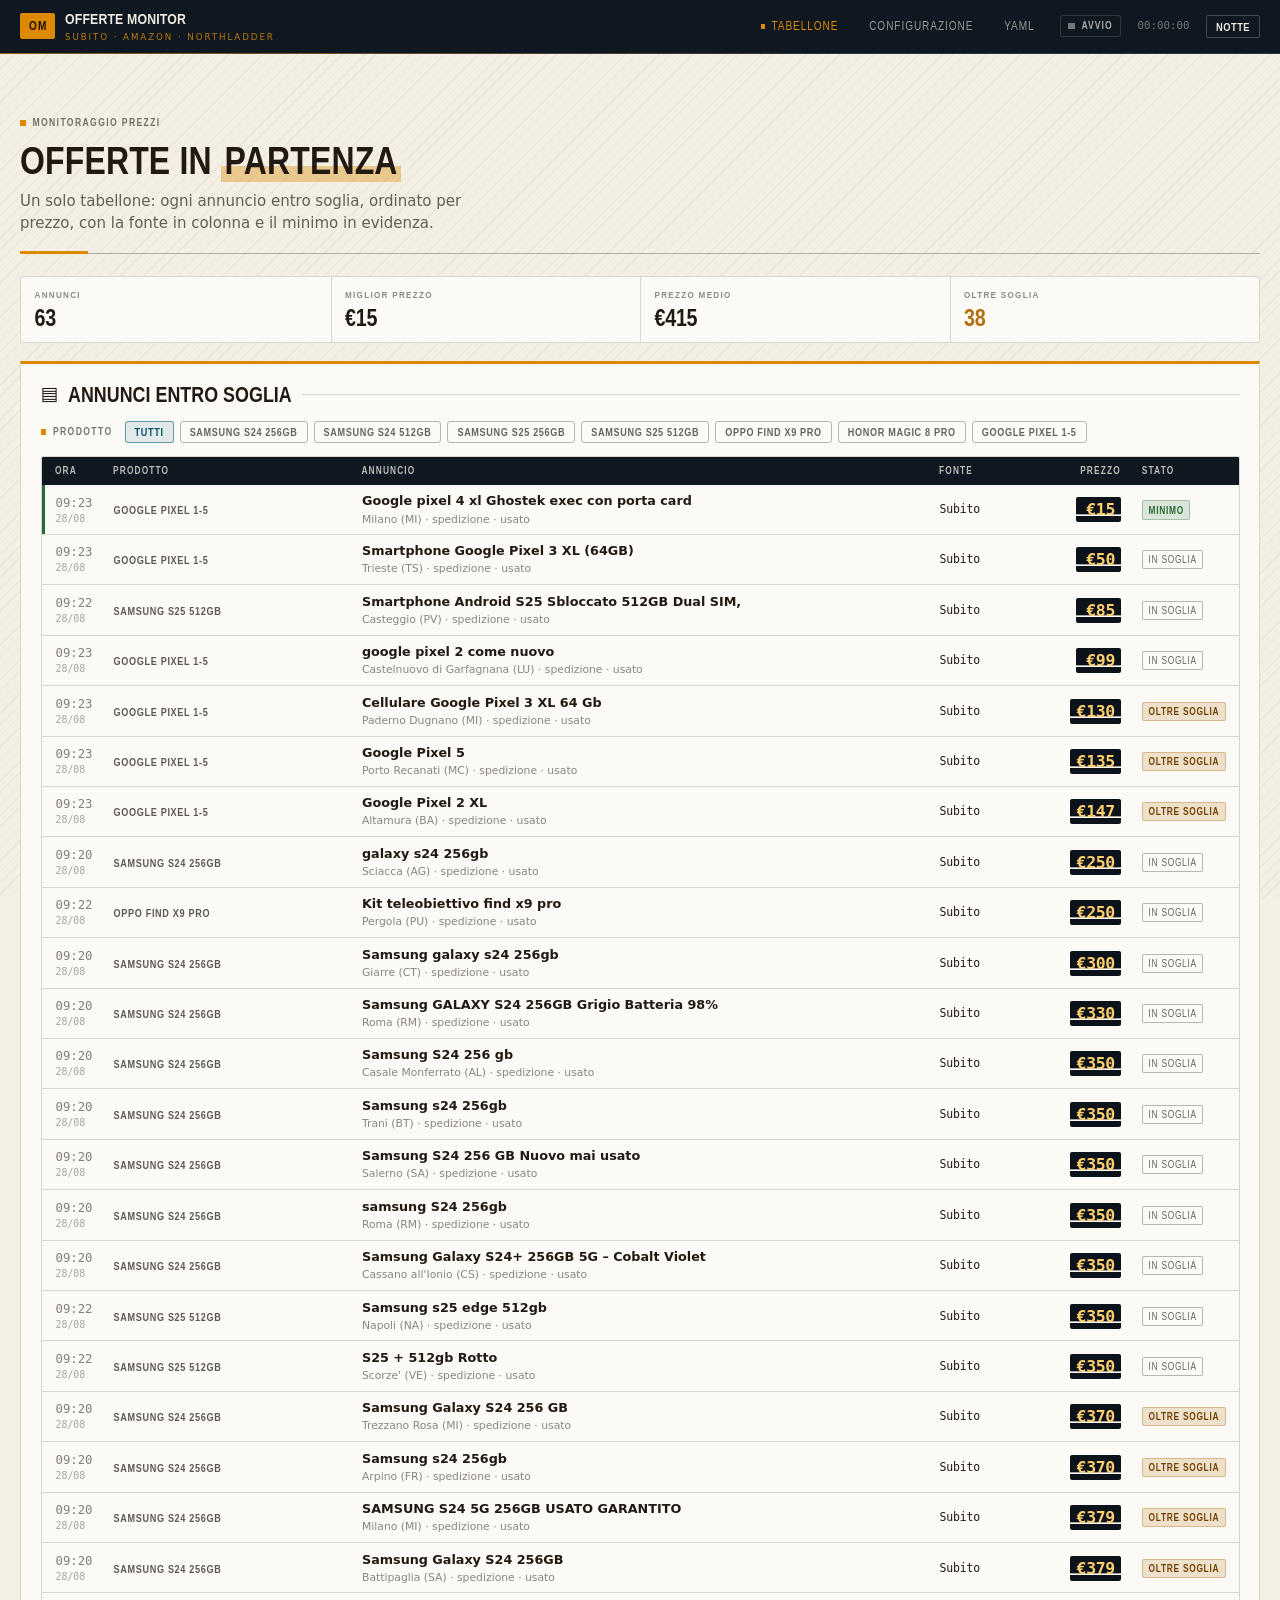
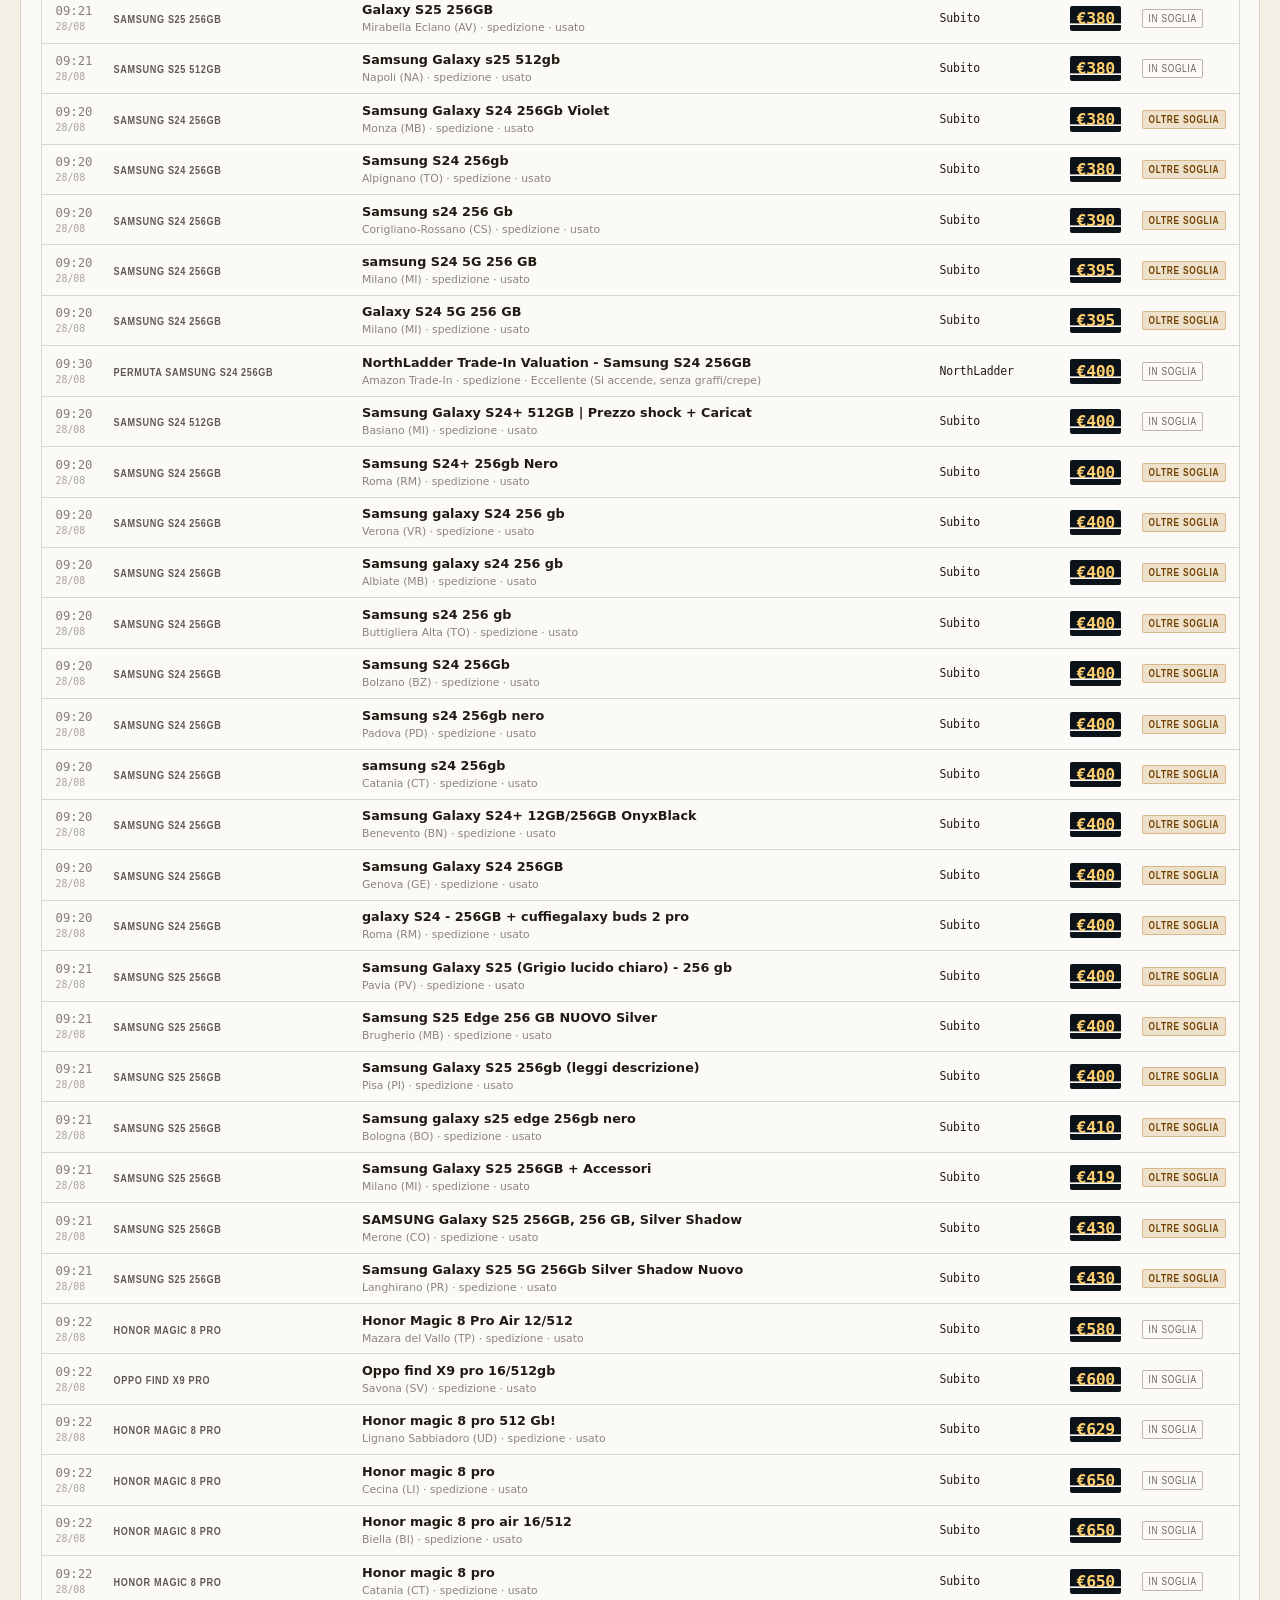
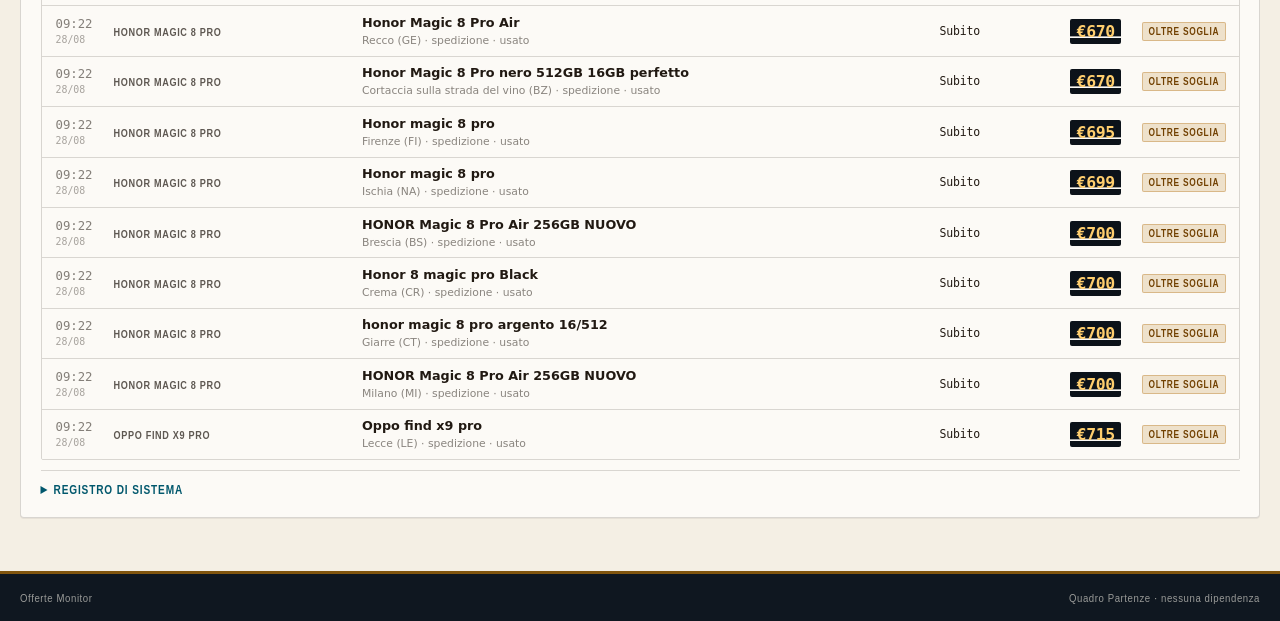
==== commit c7e1e1d2: "Chore: Save scan results and sent items history [skip ci]" ====
--- a/index.html
+++ b/index.html
@@ -2368,10 +2368,10 @@
   </script>
 
     <script>
-      window.STATIC_ITEMS = [{"title": "NorthLadder Trade-In Valuation - Samsung S24 256GB", "price": 400, "url": "https://amazonit.northladder.net/it-en/", "source": "NorthLadder", "location": "Amazon Trade-In", "shipping": true, "condition": "Eccellente (Si accende, senza graffi/crepe)", "date": "2026-08-28T08:37:00.858807", "product_name": "Permuta Samsung S24 256GB", "near_miss": false, "max_price": 300}, {"title": "Samsung GALAXY S24 256GB  Grigio Batteria 98%", "price": 330, "url": "https://www.subito.it/telefonia/samsung-galaxy-s24-256gb-grigio-batteria-98-roma-657666898.htm", "source": "Subito.it", "location": "Roma (RM)", "shipping": true, "condition": "usato", "date": "2026-08-28T10:28:58.720489+02:00", "product_name": "Samsung S24 256GB", "near_miss": false, "max_price": 360}, {"title": "Samsung S24 256 gb", "price": 350, "url": "https://www.subito.it/telefonia/samsung-s24-256-gb-alessandria-657256571.htm", "source": "Subito.it", "location": "Casale Monferrato (AL)", "shipping": true, "condition": "usato", "date": "2026-08-28T10:28:58.720535+02:00", "product_name": "Samsung S24 256GB", "near_miss": false, "max_price": 360}, {"title": "Samsung s24 256gb", "price": 350, "url": "https://www.subito.it/telefonia/samsung-s24-256gb-barletta-andria-trani-640805773.htm", "source": "Subito.it", "location": "Trani (BT)", "shipping": true, "condition": "usato", "date": "2026-08-28T10:28:58.720545+02:00", "product_name": "Samsung S24 256GB", "near_miss": false, "max_price": 360}, {"title": "Samsung S24 256 GB Nuovo mai usato", "price": 350, "url": "https://www.subito.it/telefonia/samsung-s24-256-gb-nuovo-mai-usato-salerno-626742909.htm", "source": "Subito.it", "location": "Salerno (SA)", "shipping": true, "condition": "usato", "date": "2026-08-28T10:28:58.720552+02:00", "product_name": "Samsung S24 256GB", "near_miss": false, "max_price": 360}, {"title": "galaxy s24 256gb", "price": 250, "url": "https://www.subito.it/telefonia/galaxy-s24-256gb-agrigento-655211453.htm", "source": "Subito.it", "location": "Sciacca (AG)", "shipping": true, "condition": "usato", "date": "2026-08-28T10:29:22.225368+02:00", "product_name": "Samsung S24 256GB", "near_miss": false, "max_price": 360}, {"title": "Samsung galaxy s24 256gb", "price": 300, "url": "https://www.subito.it/telefonia/samsung-galaxy-s24-256gb-catania-647804602.htm", "source": "Subito.it", "location": "Giarre (CT)", "shipping": true, "condition": "usato", "date": "2026-08-28T10:29:22.225395+02:00", "product_name": "Samsung S24 256GB", "near_miss": false, "max_price": 360}, {"title": "Samsung Galaxy S24 8GB / 256GB", "price": 350, "url": "https://www.subito.it/telefonia/samsung-galaxy-s24-8gb-256gb-viterbo-658087943.htm", "source": "Subito.it", "location": "Viterbo (VT)", "shipping": true, "condition": "usato", "date": "2026-08-28T10:29:22.225419+02:00", "product_name": "Samsung S24 256GB", "near_miss": false, "max_price": 360}, {"title": "samsung  S24 256gb", "price": 350, "url": "https://www.subito.it/telefonia/samsung-s24-256gb-roma-657215942.htm", "source": "Subito.it", "location": "Roma (RM)", "shipping": true, "condition": "usato", "date": "2026-08-28T10:29:22.225431+02:00", "product_name": "Samsung S24 256GB", "near_miss": false, "max_price": 360}, {"title": "Samsung Galaxy S24+ 256GB 5G – Cobalt Violet", "price": 350, "url": "https://www.subito.it/telefonia/samsung-galaxy-s24-256gb-5g-cobalt-violet-cosenza-653829250.htm", "source": "Subito.it", "location": "Cassano all'Ionio (CS)", "shipping": true, "condition": "usato", "date": "2026-08-28T10:29:22.225442+02:00", "product_name": "Samsung S24 256GB", "near_miss": false, "max_price": 360}, {"title": "Samsung Galaxy S24+ 512GB | Prezzo shock + Caricat", "price": 400, "url": "https://www.subito.it/telefonia/samsung-galaxy-s24-512gb-prezzo-shock-caricat-milano-645444401.htm", "source": "Subito.it", "location": "Basiano (MI)", "shipping": true, "condition": "usato", "date": "2026-08-28T10:29:48.053987+02:00", "product_name": "Samsung S24 512GB", "near_miss": false, "max_price": 400}, {"title": "Galaxy S25 256GB", "price": 380, "url": "https://www.subito.it/telefonia/galaxy-s25-256gb-avellino-658305645.htm", "source": "Subito.it", "location": "Mirabella Eclano (AV)", "shipping": true, "condition": "usato", "date": "2026-08-28T10:30:25.516603+02:00", "product_name": "Samsung S25 256GB", "near_miss": false, "max_price": 380}, {"title": "Samsung Galaxy s25 512gb", "price": 380, "url": "https://www.subito.it/telefonia/samsung-galaxy-s25-512gb-napoli-640616251.htm", "source": "Subito.it", "location": "Napoli (NA)", "shipping": true, "condition": "usato", "date": "2026-08-28T10:30:36.778135+02:00", "product_name": "Samsung S25 512GB", "near_miss": false, "max_price": 400}, {"title": "Smartphone Android S25 Sbloccato 512GB Dual SIM,", "price": 85, "url": "https://www.subito.it/telefonia/smartphone-android-s25-sbloccato-512gb-dual-sim-pavia-645117102.htm", "source": "Subito.it", "location": "Casteggio (PV)", "shipping": true, "condition": "usato", "date": "2026-08-28T10:31:06.372378+02:00", "product_name": "Samsung S25 512GB", "near_miss": false, "max_price": 400}, {"title": "Samsung s25 edge 512gb", "price": 350, "url": "https://www.subito.it/telefonia/samsung-s25-edge-512gb-napoli-658125977.htm", "source": "Subito.it", "location": "Napoli (NA)", "shipping": true, "condition": "usato", "date": "2026-08-28T10:31:06.372388+02:00", "product_name": "Samsung S25 512GB", "near_miss": false, "max_price": 400}, {"title": "S25 + 512gb Rotto", "price": 350, "url": "https://www.subito.it/telefonia/s25-512gb-rotto-venezia-648820149.htm", "source": "Subito.it", "location": "Scorze' (VE)", "shipping": true, "condition": "usato", "date": "2026-08-28T10:31:06.372394+02:00", "product_name": "Samsung S25 512GB", "near_miss": false, "max_price": 400}, {"title": "Oppo find X9 pro 16/512gb", "price": 600, "url": "https://www.subito.it/telefonia/oppo-find-x9-pro-16-512gb-savona-649840724.htm", "source": "Subito.it", "location": "Savona (SV)", "shipping": true, "condition": "usato", "date": "2026-08-28T10:31:17.194113+02:00", "product_name": "OPPO Find X9 Pro", "near_miss": false, "max_price": 700}, {"title": "Kit teleobiettivo find x9 pro", "price": 250, "url": "https://www.subito.it/fotografia/kit-teleobiettivo-find-x9-pro-pesaro-urbino-658366173.htm", "source": "Subito.it", "location": "Pergola (PU)", "shipping": true, "condition": "usato", "date": "2026-08-28T10:31:21.995411+02:00", "product_name": "OPPO Find X9 Pro", "near_miss": false, "max_price": 700}, {"title": "Honor Magic 8 Pro Air 12/512", "price": 580, "url": "https://www.subito.it/telefonia/honor-magic-8-pro-air-12-512-trapani-657863759.htm", "source": "Subito.it", "location": "Mazara del Vallo (TP)", "shipping": true, "condition": "usato", "date": "2026-08-28T10:31:26.975205+02:00", "product_name": "Honor Magic 8 Pro", "near_miss": false, "max_price": 650}, {"title": "Honor magic 8 pro 512 Gb!", "price": 629, "url": "https://www.subito.it/telefonia/honor-magic-8-pro-512-gb-udine-658334151.htm", "source": "Subito.it", "location": "Lignano Sabbiadoro (UD)", "shipping": true, "condition": "usato", "date": "2026-08-28T10:31:26.975217+02:00", "product_name": "Honor Magic 8 Pro", "near_miss": false, "max_price": 650}, {"title": "Honor magic 8 pro", "price": 650, "url": "https://www.subito.it/telefonia/honor-magic-8-pro-livorno-658434591.htm", "source": "Subito.it", "location": "Cecina (LI)", "shipping": true, "condition": "usato", "date": "2026-08-28T10:31:26.975224+02:00", "product_name": "Honor Magic 8 Pro", "near_miss": false, "max_price": 650}, {"title": "Honor magic 8 pro air 16/512", "price": 650, "url": "https://www.subito.it/telefonia/honor-magic-8-pro-air-16-512-biella-657254331.htm", "source": "Subito.it", "location": "Biella (BI)", "shipping": true, "condition": "usato", "date": "2026-08-28T10:31:26.975229+02:00", "product_name": "Honor Magic 8 Pro", "near_miss": false, "max_price": 650}, {"title": "Honor magic 8 pro", "price": 650, "url": "https://www.subito.it/telefonia/honor-magic-8-pro-catania-656057417.htm", "source": "Subito.it", "location": "Catania (CT)", "shipping": true, "condition": "usato", "date": "2026-08-28T10:31:26.975236+02:00", "product_name": "Honor Magic 8 Pro", "near_miss": false, "max_price": 650}, {"title": "google pixel 2 come nuovo", "price": 99, "url": "https://www.subito.it/telefonia/google-pixel-2-come-nuovo-lucca-538069774.htm", "source": "Subito.it", "location": "Castelnuovo di Garfagnana (LU)", "shipping": true, "condition": "usato", "date": "2026-08-28T10:32:00.608163+02:00", "product_name": "Google Pixel 1-5", "near_miss": false, "max_price": 100}, {"title": "Smartphone Google Pixel 3 XL (64GB)", "price": 50, "url": "https://www.subito.it/telefonia/smartphone-google-pixel-3-xl-64gb-trieste-624996662.htm", "source": "Subito.it", "location": "Trieste (TS)", "shipping": true, "condition": "usato", "date": "2026-08-28T10:32:09.225992+02:00", "product_name": "Google Pixel 1-5", "near_miss": false, "max_price": 100}, {"title": "Google pixel 4 xl  Ghostek exec con porta card", "price": 15, "url": "https://www.subito.it/telefonia/google-pixel-4-xl-ghostek-exec-con-porta-card-milano-594527931.htm", "source": "Subito.it", "location": "Milano (MI)", "shipping": true, "condition": "usato", "date": "2026-08-28T10:32:15.761696+02:00", "product_name": "Google Pixel 1-5", "near_miss": false, "max_price": 100}, {"title": "Samsung Galaxy S24 256 GB", "price": 370, "url": "https://www.subito.it/telefonia/samsung-galaxy-s24-256-gb-milano-656539746.htm", "source": "Subito.it", "location": "Trezzano Rosa (MI)", "shipping": true, "condition": "usato", "date": "2026-08-28T10:28:58.720558+02:00", "product_name": "Samsung S24 256GB", "near_miss": true, "max_price": 360}, {"title": "Samsung Galaxy S24 256Gb Violet", "price": 380, "url": "https://www.subito.it/telefonia/samsung-galaxy-s24-256gb-violet-monza-656064149.htm", "source": "Subito.it", "location": "Monza (MB)", "shipping": true, "condition": "usato", "date": "2026-08-28T10:28:58.720564+02:00", "product_name": "Samsung S24 256GB", "near_miss": true, "max_price": 360}, {"title": "Samsung s24 256 Gb", "price": 390, "url": "https://www.subito.it/telefonia/samsung-s24-256-gb-cosenza-656066337.htm", "source": "Subito.it", "location": "Corigliano-Rossano (CS)", "shipping": true, "condition": "usato", "date": "2026-08-28T10:28:58.720571+02:00", "product_name": "Samsung S24 256GB", "near_miss": true, "max_price": 360}, {"title": "samsung  S24 5G 256 GB", "price": 395, "url": "https://www.subito.it/telefonia/samsung-s24-5g-256-gb-milano-658497011.htm", "source": "Subito.it", "location": "Milano (MI)", "shipping": true, "condition": "usato", "date": "2026-08-28T10:28:58.720584+02:00", "product_name": "Samsung S24 256GB", "near_miss": true, "max_price": 360}, {"title": "Samsung S24+ 256gb Nero", "price": 400, "url": "https://www.subito.it/telefonia/samsung-s24-256gb-nero-roma-657123393.htm", "source": "Subito.it", "location": "Roma (RM)", "shipping": true, "condition": "usato", "date": "2026-08-28T10:28:58.720596+02:00", "product_name": "Samsung S24 256GB", "near_miss": true, "max_price": 360}, {"title": "Samsung galaxy S24 256 gb", "price": 400, "url": "https://www.subito.it/telefonia/samsung-galaxy-s24-256-gb-verona-656113813.htm", "source": "Subito.it", "location": "Verona (VR)", "shipping": true, "condition": "usato", "date": "2026-08-28T10:28:58.720602+02:00", "product_name": "Samsung S24 256GB", "near_miss": true, "max_price": 360}, {"title": "Samsung galaxy s24 256 gb", "price": 400, "url": "https://www.subito.it/telefonia/samsung-galaxy-s24-256-gb-monza-640902966.htm", "source": "Subito.it", "location": "Albiate (MB)", "shipping": true, "condition": "usato", "date": "2026-08-28T10:28:58.720611+02:00", "product_name": "Samsung S24 256GB", "near_miss": true, "max_price": 360}, {"title": "Samsung s24 256 gb", "price": 400, "url": "https://www.subito.it/telefonia/samsung-s24-256-gb-torino-621493872.htm", "source": "Subito.it", "location": "Buttigliera Alta (TO)", "shipping": true, "condition": "usato", "date": "2026-08-28T10:28:58.720616+02:00", "product_name": "Samsung S24 256GB", "near_miss": true, "max_price": 360}, {"title": "Galaxy S24 5G 256 GB", "price": 395, "url": "https://www.subito.it/telefonia/galaxy-s24-5g-256-gb-milano-658495019.htm", "source": "Subito.it", "location": "Milano (MI)", "shipping": true, "condition": "usato", "date": "2026-08-28T10:29:12.803554+02:00", "product_name": "Samsung S24 256GB", "near_miss": true, "max_price": 360}, {"title": "Samsung s24 256gb", "price": 370, "url": "https://www.subito.it/telefonia/samsung-s24-256gb-frosinone-656386432.htm", "source": "Subito.it", "location": "Arpino (FR)", "shipping": true, "condition": "usato", "date": "2026-08-28T10:29:22.225456+02:00", "product_name": "Samsung S24 256GB", "near_miss": true, "max_price": 360}, {"title": "SAMSUNG S24 5G 256GB USATO GARANTITO", "price": 379, "url": "https://www.subito.it/telefonia/samsung-s24-5g-256gb-usato-garantito-milano-651245424.htm", "source": "Subito.it", "location": "Milano (MI)", "shipping": true, "condition": "usato", "date": "2026-08-28T10:29:22.225462+02:00", "product_name": "Samsung S24 256GB", "near_miss": true, "max_price": 360}, {"title": "Samsung Galaxy S24 256GB", "price": 379, "url": "https://www.subito.it/telefonia/samsung-galaxy-s24-256gb-salerno-644653631.htm", "source": "Subito.it", "location": "Battipaglia (SA)", "shipping": true, "condition": "usato", "date": "2026-08-28T10:29:24.430136+02:00", "product_name": "Samsung S24 256GB", "near_miss": true, "max_price": 360}, {"title": "Samsung S24 256gb", "price": 380, "url": "https://www.subito.it/telefonia/samsung-s24-256gb-torino-646344566.htm", "source": "Subito.it", "location": "Alpignano (TO)", "shipping": true, "condition": "usato", "date": "2026-08-28T10:29:24.430169+02:00", "product_name": "Samsung S24 256GB", "near_miss": true, "max_price": 360}, {"title": "Samsung S24 256Gb", "price": 400, "url": "https://www.subito.it/telefonia/samsung-s24-256gb-bolzano-658095195.htm", "source": "Subito.it", "location": "Bolzano (BZ)", "shipping": true, "condition": "usato", "date": "2026-08-28T10:29:24.430183+02:00", "product_name": "Samsung S24 256GB", "near_miss": true, "max_price": 360}, {"title": "Samsung s24 256gb nero", "price": 400, "url": "https://www.subito.it/telefonia/samsung-s24-256gb-nero-padova-657129229.htm", "source": "Subito.it", "location": "Padova (PD)", "shipping": true, "condition": "usato", "date": "2026-08-28T10:29:24.430189+02:00", "product_name": "Samsung S24 256GB", "near_miss": true, "max_price": 360}, {"title": "samsung s24 256gb", "price": 400, "url": "https://www.subito.it/telefonia/samsung-s24-256gb-catania-650937580.htm", "source": "Subito.it", "location": "Catania (CT)", "shipping": true, "condition": "usato", "date": "2026-08-28T10:29:24.430201+02:00", "product_name": "Samsung S24 256GB", "near_miss": true, "max_price": 360}, {"title": "Samsung Galaxy S24+ 12GB/256GB OnyxBlack", "price": 400, "url": "https://www.subito.it/telefonia/samsung-galaxy-s24-12gb-256gb-onyxblack-benevento-642027011.htm", "source": "Subito.it", "location": "Benevento (BN)", "shipping": true, "condition": "usato", "date": "2026-08-28T10:29:24.430206+02:00", "product_name": "Samsung S24 256GB", "near_miss": true, "max_price": 360}, {"title": "Samsung Galaxy S24 256GB", "price": 400, "url": "https://www.subito.it/telefonia/samsung-galaxy-s24-256gb-genova-640977780.htm", "source": "Subito.it", "location": "Genova (GE)", "shipping": true, "condition": "usato", "date": "2026-08-28T10:29:24.430213+02:00", "product_name": "Samsung S24 256GB", "near_miss": true, "max_price": 360}, {"title": "galaxy S24 - 256GB + cuffiegalaxy buds 2 pro", "price": 400, "url": "https://www.subito.it/telefonia/galaxy-s24-256gb-cuffiegalaxy-buds-2-pro-roma-638732201.htm", "source": "Subito.it", "location": "Roma (RM)", "shipping": true, "condition": "usato", "date": "2026-08-28T10:29:24.430219+02:00", "product_name": "Samsung S24 256GB", "near_miss": true, "max_price": 360}, {"title": "Samsung Galaxy S25 (Grigio lucido chiaro) - 256 gb", "price": 400, "url": "https://www.subito.it/telefonia/samsung-galaxy-s25-grigio-lucido-chiaro-256-gb-pavia-652795359.htm", "source": "Subito.it", "location": "Pavia (PV)", "shipping": true, "condition": "usato", "date": "2026-08-28T10:29:55.169523+02:00", "product_name": "Samsung S25 256GB", "near_miss": true, "max_price": 380}, {"title": "Samsung S25 Edge 256 GB NUOVO Silver", "price": 400, "url": "https://www.subito.it/telefonia/samsung-s25-edge-256-gb-nuovo-silver-monza-650886403.htm", "source": "Subito.it", "location": "Brugherio (MB)", "shipping": true, "condition": "usato", "date": "2026-08-28T10:29:55.169550+02:00", "product_name": "Samsung S25 256GB", "near_miss": true, "max_price": 380}, {"title": "Samsung galaxy s25 edge 256gb nero", "price": 410, "url": "https://www.subito.it/telefonia/samsung-galaxy-s25-edge-256gb-nero-bologna-658587934.htm", "source": "Subito.it", "location": "Bologna (BO)", "shipping": true, "condition": "usato", "date": "2026-08-28T10:29:55.169558+02:00", "product_name": "Samsung S25 256GB", "near_miss": true, "max_price": 380}, {"title": "SAMSUNG Galaxy S25 256GB, 256 GB, Silver Shadow", "price": 430, "url": "https://www.subito.it/telefonia/samsung-galaxy-s25-256gb-256-gb-silver-shadow-como-656585891.htm", "source": "Subito.it", "location": "Merone (CO)", "shipping": true, "condition": "usato", "date": "2026-08-28T10:29:55.169575+02:00", "product_name": "Samsung S25 256GB", "near_miss": true, "max_price": 380}, {"title": "Samsung Galaxy S25 256gb (leggi descrizione)", "price": 400, "url": "https://www.subito.it/telefonia/samsung-galaxy-s25-256gb-leggi-descrizione-pisa-657350803.htm", "source": "Subito.it", "location": "Pisa (PI)", "shipping": true, "condition": "usato", "date": "2026-08-28T10:30:25.516623+02:00", "product_name": "Samsung S25 256GB", "near_miss": true, "max_price": 380}, {"title": "Samsung Galaxy S25 256GB + Accessori", "price": 419, "url": "https://www.subito.it/telefonia/samsung-galaxy-s25-256gb-accessori-milano-649883782.htm", "source": "Subito.it", "location": "Milano (MI)", "shipping": true, "condition": "usato", "date": "2026-08-28T10:30:25.516641+02:00", "product_name": "Samsung S25 256GB", "near_miss": true, "max_price": 380}, {"title": "Samsung Galaxy S25 5G 256Gb Silver Shadow Nuovo", "price": 430, "url": "https://www.subito.it/telefonia/samsung-galaxy-s25-5g-256gb-silver-shadow-nuovo-parma-657455628.htm", "source": "Subito.it", "location": "Langhirano (PR)", "shipping": true, "condition": "usato", "date": "2026-08-28T10:30:25.516653+02:00", "product_name": "Samsung S25 256GB", "near_miss": true, "max_price": 380}, {"title": "Oppo find x9 pro", "price": 715, "url": "https://www.subito.it/telefonia/oppo-find-x9-pro-lecce-656930594.htm", "source": "Subito.it", "location": "Lecce (LE)", "shipping": true, "condition": "usato", "date": "2026-08-28T10:31:17.194123+02:00", "product_name": "OPPO Find X9 Pro", "near_miss": true, "max_price": 700}, {"title": "Honor Magic 8 Pro Air", "price": 670, "url": "https://www.subito.it/telefonia/honor-magic-8-pro-air-genova-658063262.htm", "source": "Subito.it", "location": "Recco (GE)", "shipping": true, "condition": "usato", "date": "2026-08-28T10:31:26.975241+02:00", "product_name": "Honor Magic 8 Pro", "near_miss": true, "max_price": 650}, {"title": "Honor Magic 8 Pro nero 512GB 16GB perfetto", "price": 670, "url": "https://www.subito.it/telefonia/honor-magic-8-pro-nero-512gb-16gb-perfetto-bolzano-656881559.htm", "source": "Subito.it", "location": "Cortaccia sulla strada del vino (BZ)", "shipping": true, "condition": "usato", "date": "2026-08-28T10:31:26.975247+02:00", "product_name": "Honor Magic 8 Pro", "near_miss": true, "max_price": 650}, {"title": "Honor magic 8 pro", "price": 695, "url": "https://www.subito.it/telefonia/honor-magic-8-pro-firenze-657823303.htm", "source": "Subito.it", "location": "Firenze (FI)", "shipping": true, "condition": "usato", "date": "2026-08-28T10:31:26.975253+02:00", "product_name": "Honor Magic 8 Pro", "near_miss": true, "max_price": 650}, {"title": "Honor magic 8 pro", "price": 699, "url": "https://www.subito.it/telefonia/honor-magic-8-pro-napoli-655915260.htm", "source": "Subito.it", "location": "Ischia (NA)", "shipping": true, "condition": "usato", "date": "2026-08-28T10:31:26.975258+02:00", "product_name": "Honor Magic 8 Pro", "near_miss": true, "max_price": 650}, {"title": "HONOR Magic 8 Pro Air 256GB NUOVO", "price": 700, "url": "https://www.subito.it/telefonia/honor-magic-8-pro-air-256gb-nuovo-brescia-658395619.htm", "source": "Subito.it", "location": "Brescia (BS)", "shipping": true, "condition": "usato", "date": "2026-08-28T10:31:26.975263+02:00", "product_name": "Honor Magic 8 Pro", "near_miss": true, "max_price": 650}, {"title": "Honor 8 magic pro Black", "price": 700, "url": "https://www.subito.it/telefonia/honor-8-magic-pro-black-cremona-658043913.htm", "source": "Subito.it", "location": "Crema (CR)", "shipping": true, "condition": "usato", "date": "2026-08-28T10:31:26.975269+02:00", "product_name": "Honor Magic 8 Pro", "near_miss": true, "max_price": 650}, {"title": "honor magic 8 pro argento 16/512", "price": 700, "url": "https://www.subito.it/telefonia/honor-magic-8-pro-argento-16-512-catania-657817504.htm", "source": "Subito.it", "location": "Giarre (CT)", "shipping": true, "condition": "usato", "date": "2026-08-28T10:31:26.975274+02:00", "product_name": "Honor Magic 8 Pro", "near_miss": true, "max_price": 650}, {"title": "HONOR Magic 8 Pro Air 256GB NUOVO", "price": 700, "url": "https://www.subito.it/telefonia/honor-magic-8-pro-air-256gb-nuovo-milano-656632954.htm", "source": "Subito.it", "location": "Milano (MI)", "shipping": true, "condition": "usato", "date": "2026-08-28T10:31:26.975279+02:00", "product_name": "Honor Magic 8 Pro", "near_miss": true, "max_price": 650}, {"title": "Google Pixel 2 XL", "price": 147, "url": "https://www.subito.it/telefonia/google-pixel-2-xl-bari-474409845.htm", "source": "Subito.it", "location": "Altamura (BA)", "shipping": true, "condition": "usato", "date": "2026-08-28T10:32:02.707256+02:00", "product_name": "Google Pixel 1-5", "near_miss": true, "max_price": 100}, {"title": "Cellulare Google Pixel 3 XL 64 Gb", "price": 130, "url": "https://www.subito.it/telefonia/cellulare-google-pixel-3-xl-64-gb-milano-618673110.htm", "source": "Subito.it", "location": "Paderno Dugnano (MI)", "shipping": true, "condition": "usato", "date": "2026-08-28T10:32:09.226083+02:00", "product_name": "Google Pixel 1-5", "near_miss": true, "max_price": 100}, {"title": "Google Pixel 5", "price": 135, "url": "https://www.subito.it/telefonia/google-pixel-5-macerata-658058257.htm", "source": "Subito.it", "location": "Porto Recanati (MC)", "shipping": true, "condition": "usato", "date": "2026-08-28T10:32:26.878917+02:00", "product_name": "Google Pixel 1-5", "near_miss": true, "max_price": 100}];
+      window.STATIC_ITEMS = [{"title": "NorthLadder Trade-In Valuation - Samsung S24 256GB", "price": 400, "url": "https://amazonit.northladder.net/it-en/", "source": "NorthLadder", "location": "Amazon Trade-In", "shipping": true, "condition": "Eccellente (Si accende, senza graffi/crepe)", "date": "2026-08-28T09:30:10.427122", "product_name": "Permuta Samsung S24 256GB", "near_miss": false, "max_price": 300}, {"title": "Samsung GALAXY S24 256GB  Grigio Batteria 98%", "price": 330, "url": "https://www.subito.it/telefonia/samsung-galaxy-s24-256gb-grigio-batteria-98-roma-657666898.htm", "source": "Subito.it", "location": "Roma (RM)", "shipping": true, "condition": "usato", "date": "2026-08-28T11:20:06.512505+02:00", "product_name": "Samsung S24 256GB", "near_miss": false, "max_price": 360}, {"title": "Samsung S24 256 gb", "price": 350, "url": "https://www.subito.it/telefonia/samsung-s24-256-gb-alessandria-657256571.htm", "source": "Subito.it", "location": "Casale Monferrato (AL)", "shipping": true, "condition": "usato", "date": "2026-08-28T11:20:06.512564+02:00", "product_name": "Samsung S24 256GB", "near_miss": false, "max_price": 360}, {"title": "Samsung s24 256gb", "price": 350, "url": "https://www.subito.it/telefonia/samsung-s24-256gb-barletta-andria-trani-640805773.htm", "source": "Subito.it", "location": "Trani (BT)", "shipping": true, "condition": "usato", "date": "2026-08-28T11:20:06.512577+02:00", "product_name": "Samsung S24 256GB", "near_miss": false, "max_price": 360}, {"title": "Samsung S24 256 GB Nuovo mai usato", "price": 350, "url": "https://www.subito.it/telefonia/samsung-s24-256-gb-nuovo-mai-usato-salerno-626742909.htm", "source": "Subito.it", "location": "Salerno (SA)", "shipping": true, "condition": "usato", "date": "2026-08-28T11:20:06.512589+02:00", "product_name": "Samsung S24 256GB", "near_miss": false, "max_price": 360}, {"title": "galaxy s24 256gb", "price": 250, "url": "https://www.subito.it/telefonia/galaxy-s24-256gb-agrigento-655211453.htm", "source": "Subito.it", "location": "Sciacca (AG)", "shipping": true, "condition": "usato", "date": "2026-08-28T11:20:30.720482+02:00", "product_name": "Samsung S24 256GB", "near_miss": false, "max_price": 360}, {"title": "Samsung galaxy s24 256gb", "price": 300, "url": "https://www.subito.it/telefonia/samsung-galaxy-s24-256gb-catania-647804602.htm", "source": "Subito.it", "location": "Giarre (CT)", "shipping": true, "condition": "usato", "date": "2026-08-28T11:20:30.720510+02:00", "product_name": "Samsung S24 256GB", "near_miss": false, "max_price": 360}, {"title": "samsung  S24 256gb", "price": 350, "url": "https://www.subito.it/telefonia/samsung-s24-256gb-roma-657215942.htm", "source": "Subito.it", "location": "Roma (RM)", "shipping": true, "condition": "usato", "date": "2026-08-28T11:20:30.720539+02:00", "product_name": "Samsung S24 256GB", "near_miss": false, "max_price": 360}, {"title": "Samsung Galaxy S24+ 256GB 5G – Cobalt Violet", "price": 350, "url": "https://www.subito.it/telefonia/samsung-galaxy-s24-256gb-5g-cobalt-violet-cosenza-653829250.htm", "source": "Subito.it", "location": "Cassano all'Ionio (CS)", "shipping": true, "condition": "usato", "date": "2026-08-28T11:20:30.720549+02:00", "product_name": "Samsung S24 256GB", "near_miss": false, "max_price": 360}, {"title": "Samsung Galaxy S24+ 512GB | Prezzo shock + Caricat", "price": 400, "url": "https://www.subito.it/telefonia/samsung-galaxy-s24-512gb-prezzo-shock-caricat-milano-645444401.htm", "source": "Subito.it", "location": "Basiano (MI)", "shipping": true, "condition": "usato", "date": "2026-08-28T11:20:56.491057+02:00", "product_name": "Samsung S24 512GB", "near_miss": false, "max_price": 400}, {"title": "Galaxy S25 256GB", "price": 380, "url": "https://www.subito.it/telefonia/galaxy-s25-256gb-avellino-658305645.htm", "source": "Subito.it", "location": "Mirabella Eclano (AV)", "shipping": true, "condition": "usato", "date": "2026-08-28T11:21:33.692593+02:00", "product_name": "Samsung S25 256GB", "near_miss": false, "max_price": 380}, {"title": "Samsung Galaxy s25 512gb", "price": 380, "url": "https://www.subito.it/telefonia/samsung-galaxy-s25-512gb-napoli-640616251.htm", "source": "Subito.it", "location": "Napoli (NA)", "shipping": true, "condition": "usato", "date": "2026-08-28T11:21:44.730909+02:00", "product_name": "Samsung S25 512GB", "near_miss": false, "max_price": 400}, {"title": "Smartphone Android S25 Sbloccato 512GB Dual SIM,", "price": 85, "url": "https://www.subito.it/telefonia/smartphone-android-s25-sbloccato-512gb-dual-sim-pavia-645117102.htm", "source": "Subito.it", "location": "Casteggio (PV)", "shipping": true, "condition": "usato", "date": "2026-08-28T11:22:14.940992+02:00", "product_name": "Samsung S25 512GB", "near_miss": false, "max_price": 400}, {"title": "Samsung s25 edge 512gb", "price": 350, "url": "https://www.subito.it/telefonia/samsung-s25-edge-512gb-napoli-658125977.htm", "source": "Subito.it", "location": "Napoli (NA)", "shipping": true, "condition": "usato", "date": "2026-08-28T11:22:14.941001+02:00", "product_name": "Samsung S25 512GB", "near_miss": false, "max_price": 400}, {"title": "S25 + 512gb Rotto", "price": 350, "url": "https://www.subito.it/telefonia/s25-512gb-rotto-venezia-648820149.htm", "source": "Subito.it", "location": "Scorze' (VE)", "shipping": true, "condition": "usato", "date": "2026-08-28T11:22:14.941007+02:00", "product_name": "Samsung S25 512GB", "near_miss": false, "max_price": 400}, {"title": "Oppo find X9 pro 16/512gb", "price": 600, "url": "https://www.subito.it/telefonia/oppo-find-x9-pro-16-512gb-savona-649840724.htm", "source": "Subito.it", "location": "Savona (SV)", "shipping": true, "condition": "usato", "date": "2026-08-28T11:22:26.476603+02:00", "product_name": "OPPO Find X9 Pro", "near_miss": false, "max_price": 700}, {"title": "Kit teleobiettivo find x9 pro", "price": 250, "url": "https://www.subito.it/fotografia/kit-teleobiettivo-find-x9-pro-pesaro-urbino-658366173.htm", "source": "Subito.it", "location": "Pergola (PU)", "shipping": true, "condition": "usato", "date": "2026-08-28T11:22:31.624767+02:00", "product_name": "OPPO Find X9 Pro", "near_miss": false, "max_price": 700}, {"title": "Honor Magic 8 Pro Air 12/512", "price": 580, "url": "https://www.subito.it/telefonia/honor-magic-8-pro-air-12-512-trapani-657863759.htm", "source": "Subito.it", "location": "Mazara del Vallo (TP)", "shipping": true, "condition": "usato", "date": "2026-08-28T11:22:36.577807+02:00", "product_name": "Honor Magic 8 Pro", "near_miss": false, "max_price": 650}, {"title": "Honor magic 8 pro 512 Gb!", "price": 629, "url": "https://www.subito.it/telefonia/honor-magic-8-pro-512-gb-udine-658334151.htm", "source": "Subito.it", "location": "Lignano Sabbiadoro (UD)", "shipping": true, "condition": "usato", "date": "2026-08-28T11:22:36.577817+02:00", "product_name": "Honor Magic 8 Pro", "near_miss": false, "max_price": 650}, {"title": "Honor magic 8 pro", "price": 650, "url": "https://www.subito.it/telefonia/honor-magic-8-pro-livorno-658434591.htm", "source": "Subito.it", "location": "Cecina (LI)", "shipping": true, "condition": "usato", "date": "2026-08-28T11:22:36.577824+02:00", "product_name": "Honor Magic 8 Pro", "near_miss": false, "max_price": 650}, {"title": "Honor magic 8 pro air 16/512", "price": 650, "url": "https://www.subito.it/telefonia/honor-magic-8-pro-air-16-512-biella-657254331.htm", "source": "Subito.it", "location": "Biella (BI)", "shipping": true, "condition": "usato", "date": "2026-08-28T11:22:36.577828+02:00", "product_name": "Honor Magic 8 Pro", "near_miss": false, "max_price": 650}, {"title": "Honor magic 8 pro", "price": 650, "url": "https://www.subito.it/telefonia/honor-magic-8-pro-catania-656057417.htm", "source": "Subito.it", "location": "Catania (CT)", "shipping": true, "condition": "usato", "date": "2026-08-28T11:22:36.577835+02:00", "product_name": "Honor Magic 8 Pro", "near_miss": false, "max_price": 650}, {"title": "google pixel 2 come nuovo", "price": 99, "url": "https://www.subito.it/telefonia/google-pixel-2-come-nuovo-lucca-538069774.htm", "source": "Subito.it", "location": "Castelnuovo di Garfagnana (LU)", "shipping": true, "condition": "usato", "date": "2026-08-28T11:23:09.994291+02:00", "product_name": "Google Pixel 1-5", "near_miss": false, "max_price": 100}, {"title": "Smartphone Google Pixel 3 XL (64GB)", "price": 50, "url": "https://www.subito.it/telefonia/smartphone-google-pixel-3-xl-64gb-trieste-624996662.htm", "source": "Subito.it", "location": "Trieste (TS)", "shipping": true, "condition": "usato", "date": "2026-08-28T11:23:18.557375+02:00", "product_name": "Google Pixel 1-5", "near_miss": false, "max_price": 100}, {"title": "Google pixel 4 xl  Ghostek exec con porta card", "price": 15, "url": "https://www.subito.it/telefonia/google-pixel-4-xl-ghostek-exec-con-porta-card-milano-594527931.htm", "source": "Subito.it", "location": "Milano (MI)", "shipping": true, "condition": "usato", "date": "2026-08-28T11:23:24.996729+02:00", "product_name": "Google Pixel 1-5", "near_miss": false, "max_price": 100}, {"title": "Samsung Galaxy S24 256 GB", "price": 370, "url": "https://www.subito.it/telefonia/samsung-galaxy-s24-256-gb-milano-656539746.htm", "source": "Subito.it", "location": "Trezzano Rosa (MI)", "shipping": true, "condition": "usato", "date": "2026-08-28T11:20:06.512598+02:00", "product_name": "Samsung S24 256GB", "near_miss": true, "max_price": 360}, {"title": "Samsung Galaxy S24 256Gb Violet", "price": 380, "url": "https://www.subito.it/telefonia/samsung-galaxy-s24-256gb-violet-monza-656064149.htm", "source": "Subito.it", "location": "Monza (MB)", "shipping": true, "condition": "usato", "date": "2026-08-28T11:20:06.512607+02:00", "product_name": "Samsung S24 256GB", "near_miss": true, "max_price": 360}, {"title": "Samsung s24 256 Gb", "price": 390, "url": "https://www.subito.it/telefonia/samsung-s24-256-gb-cosenza-656066337.htm", "source": "Subito.it", "location": "Corigliano-Rossano (CS)", "shipping": true, "condition": "usato", "date": "2026-08-28T11:20:06.512618+02:00", "product_name": "Samsung S24 256GB", "near_miss": true, "max_price": 360}, {"title": "samsung  S24 5G 256 GB", "price": 395, "url": "https://www.subito.it/telefonia/samsung-s24-5g-256-gb-milano-658497011.htm", "source": "Subito.it", "location": "Milano (MI)", "shipping": true, "condition": "usato", "date": "2026-08-28T11:20:06.512636+02:00", "product_name": "Samsung S24 256GB", "near_miss": true, "max_price": 360}, {"title": "Samsung S24+ 256gb Nero", "price": 400, "url": "https://www.subito.it/telefonia/samsung-s24-256gb-nero-roma-657123393.htm", "source": "Subito.it", "location": "Roma (RM)", "shipping": true, "condition": "usato", "date": "2026-08-28T11:20:06.512654+02:00", "product_name": "Samsung S24 256GB", "near_miss": true, "max_price": 360}, {"title": "Samsung galaxy S24 256 gb", "price": 400, "url": "https://www.subito.it/telefonia/samsung-galaxy-s24-256-gb-verona-656113813.htm", "source": "Subito.it", "location": "Verona (VR)", "shipping": true, "condition": "usato", "date": "2026-08-28T11:20:06.512662+02:00", "product_name": "Samsung S24 256GB", "near_miss": true, "max_price": 360}, {"title": "Samsung galaxy s24 256 gb", "price": 400, "url": "https://www.subito.it/telefonia/samsung-galaxy-s24-256-gb-monza-640902966.htm", "source": "Subito.it", "location": "Albiate (MB)", "shipping": true, "condition": "usato", "date": "2026-08-28T11:20:06.512675+02:00", "product_name": "Samsung S24 256GB", "near_miss": true, "max_price": 360}, {"title": "Samsung s24 256 gb", "price": 400, "url": "https://www.subito.it/telefonia/samsung-s24-256-gb-torino-621493872.htm", "source": "Subito.it", "location": "Buttigliera Alta (TO)", "shipping": true, "condition": "usato", "date": "2026-08-28T11:20:06.512684+02:00", "product_name": "Samsung S24 256GB", "near_miss": true, "max_price": 360}, {"title": "Galaxy S24 5G 256 GB", "price": 395, "url": "https://www.subito.it/telefonia/galaxy-s24-5g-256-gb-milano-658495019.htm", "source": "Subito.it", "location": "Milano (MI)", "shipping": true, "condition": "usato", "date": "2026-08-28T11:20:21.400781+02:00", "product_name": "Samsung S24 256GB", "near_miss": true, "max_price": 360}, {"title": "Samsung s24 256gb", "price": 370, "url": "https://www.subito.it/telefonia/samsung-s24-256gb-frosinone-656386432.htm", "source": "Subito.it", "location": "Arpino (FR)", "shipping": true, "condition": "usato", "date": "2026-08-28T11:20:30.720562+02:00", "product_name": "Samsung S24 256GB", "near_miss": true, "max_price": 360}, {"title": "SAMSUNG S24 5G 256GB USATO GARANTITO", "price": 379, "url": "https://www.subito.it/telefonia/samsung-s24-5g-256gb-usato-garantito-milano-651245424.htm", "source": "Subito.it", "location": "Milano (MI)", "shipping": true, "condition": "usato", "date": "2026-08-28T11:20:30.720567+02:00", "product_name": "Samsung S24 256GB", "near_miss": true, "max_price": 360}, {"title": "Samsung Galaxy S24 256GB", "price": 379, "url": "https://www.subito.it/telefonia/samsung-galaxy-s24-256gb-salerno-644653631.htm", "source": "Subito.it", "location": "Battipaglia (SA)", "shipping": true, "condition": "usato", "date": "2026-08-28T11:20:32.948045+02:00", "product_name": "Samsung S24 256GB", "near_miss": true, "max_price": 360}, {"title": "Samsung S24 256gb", "price": 380, "url": "https://www.subito.it/telefonia/samsung-s24-256gb-torino-646344566.htm", "source": "Subito.it", "location": "Alpignano (TO)", "shipping": true, "condition": "usato", "date": "2026-08-28T11:20:32.948078+02:00", "product_name": "Samsung S24 256GB", "near_miss": true, "max_price": 360}, {"title": "Samsung S24 256Gb", "price": 400, "url": "https://www.subito.it/telefonia/samsung-s24-256gb-bolzano-658095195.htm", "source": "Subito.it", "location": "Bolzano (BZ)", "shipping": true, "condition": "usato", "date": "2026-08-28T11:20:32.948106+02:00", "product_name": "Samsung S24 256GB", "near_miss": true, "max_price": 360}, {"title": "Samsung s24 256gb nero", "price": 400, "url": "https://www.subito.it/telefonia/samsung-s24-256gb-nero-padova-657129229.htm", "source": "Subito.it", "location": "Padova (PD)", "shipping": true, "condition": "usato", "date": "2026-08-28T11:20:32.948112+02:00", "product_name": "Samsung S24 256GB", "near_miss": true, "max_price": 360}, {"title": "samsung s24 256gb", "price": 400, "url": "https://www.subito.it/telefonia/samsung-s24-256gb-catania-650937580.htm", "source": "Subito.it", "location": "Catania (CT)", "shipping": true, "condition": "usato", "date": "2026-08-28T11:20:32.948123+02:00", "product_name": "Samsung S24 256GB", "near_miss": true, "max_price": 360}, {"title": "Samsung Galaxy S24+ 12GB/256GB OnyxBlack", "price": 400, "url": "https://www.subito.it/telefonia/samsung-galaxy-s24-12gb-256gb-onyxblack-benevento-642027011.htm", "source": "Subito.it", "location": "Benevento (BN)", "shipping": true, "condition": "usato", "date": "2026-08-28T11:20:32.948128+02:00", "product_name": "Samsung S24 256GB", "near_miss": true, "max_price": 360}, {"title": "Samsung Galaxy S24 256GB", "price": 400, "url": "https://www.subito.it/telefonia/samsung-galaxy-s24-256gb-genova-640977780.htm", "source": "Subito.it", "location": "Genova (GE)", "shipping": true, "condition": "usato", "date": "2026-08-28T11:20:32.948133+02:00", "product_name": "Samsung S24 256GB", "near_miss": true, "max_price": 360}, {"title": "galaxy S24 - 256GB + cuffiegalaxy buds 2 pro", "price": 400, "url": "https://www.subito.it/telefonia/galaxy-s24-256gb-cuffiegalaxy-buds-2-pro-roma-638732201.htm", "source": "Subito.it", "location": "Roma (RM)", "shipping": true, "condition": "usato", "date": "2026-08-28T11:20:32.948139+02:00", "product_name": "Samsung S24 256GB", "near_miss": true, "max_price": 360}, {"title": "Samsung Galaxy S25 (Grigio lucido chiaro) - 256 gb", "price": 400, "url": "https://www.subito.it/telefonia/samsung-galaxy-s25-grigio-lucido-chiaro-256-gb-pavia-652795359.htm", "source": "Subito.it", "location": "Pavia (PV)", "shipping": true, "condition": "usato", "date": "2026-08-28T11:21:03.631805+02:00", "product_name": "Samsung S25 256GB", "near_miss": true, "max_price": 380}, {"title": "Samsung S25 Edge 256 GB NUOVO Silver", "price": 400, "url": "https://www.subito.it/telefonia/samsung-s25-edge-256-gb-nuovo-silver-monza-650886403.htm", "source": "Subito.it", "location": "Brugherio (MB)", "shipping": true, "condition": "usato", "date": "2026-08-28T11:21:03.631831+02:00", "product_name": "Samsung S25 256GB", "near_miss": true, "max_price": 380}, {"title": "Samsung galaxy s25 edge 256gb nero", "price": 410, "url": "https://www.subito.it/telefonia/samsung-galaxy-s25-edge-256gb-nero-bologna-658587934.htm", "source": "Subito.it", "location": "Bologna (BO)", "shipping": true, "condition": "usato", "date": "2026-08-28T11:21:03.631839+02:00", "product_name": "Samsung S25 256GB", "near_miss": true, "max_price": 380}, {"title": "SAMSUNG Galaxy S25 256GB, 256 GB, Silver Shadow", "price": 430, "url": "https://www.subito.it/telefonia/samsung-galaxy-s25-256gb-256-gb-silver-shadow-como-656585891.htm", "source": "Subito.it", "location": "Merone (CO)", "shipping": true, "condition": "usato", "date": "2026-08-28T11:21:03.631854+02:00", "product_name": "Samsung S25 256GB", "near_miss": true, "max_price": 380}, {"title": "Samsung Galaxy S25 256gb (leggi descrizione)", "price": 400, "url": "https://www.subito.it/telefonia/samsung-galaxy-s25-256gb-leggi-descrizione-pisa-657350803.htm", "source": "Subito.it", "location": "Pisa (PI)", "shipping": true, "condition": "usato", "date": "2026-08-28T11:21:33.692610+02:00", "product_name": "Samsung S25 256GB", "near_miss": true, "max_price": 380}, {"title": "Samsung Galaxy S25 256GB + Accessori", "price": 419, "url": "https://www.subito.it/telefonia/samsung-galaxy-s25-256gb-accessori-milano-649883782.htm", "source": "Subito.it", "location": "Milano (MI)", "shipping": true, "condition": "usato", "date": "2026-08-28T11:21:33.692627+02:00", "product_name": "Samsung S25 256GB", "near_miss": true, "max_price": 380}, {"title": "Samsung Galaxy S25 5G 256Gb Silver Shadow Nuovo", "price": 430, "url": "https://www.subito.it/telefonia/samsung-galaxy-s25-5g-256gb-silver-shadow-nuovo-parma-657455628.htm", "source": "Subito.it", "location": "Langhirano (PR)", "shipping": true, "condition": "usato", "date": "2026-08-28T11:21:33.692637+02:00", "product_name": "Samsung S25 256GB", "near_miss": true, "max_price": 380}, {"title": "Oppo find x9 pro", "price": 715, "url": "https://www.subito.it/telefonia/oppo-find-x9-pro-lecce-656930594.htm", "source": "Subito.it", "location": "Lecce (LE)", "shipping": true, "condition": "usato", "date": "2026-08-28T11:22:26.476612+02:00", "product_name": "OPPO Find X9 Pro", "near_miss": true, "max_price": 700}, {"title": "Honor Magic 8 Pro Air", "price": 670, "url": "https://www.subito.it/telefonia/honor-magic-8-pro-air-genova-658063262.htm", "source": "Subito.it", "location": "Recco (GE)", "shipping": true, "condition": "usato", "date": "2026-08-28T11:22:36.577840+02:00", "product_name": "Honor Magic 8 Pro", "near_miss": true, "max_price": 650}, {"title": "Honor Magic 8 Pro nero 512GB 16GB perfetto", "price": 670, "url": "https://www.subito.it/telefonia/honor-magic-8-pro-nero-512gb-16gb-perfetto-bolzano-656881559.htm", "source": "Subito.it", "location": "Cortaccia sulla strada del vino (BZ)", "shipping": true, "condition": "usato", "date": "2026-08-28T11:22:36.577845+02:00", "product_name": "Honor Magic 8 Pro", "near_miss": true, "max_price": 650}, {"title": "Honor magic 8 pro", "price": 695, "url": "https://www.subito.it/telefonia/honor-magic-8-pro-firenze-657823303.htm", "source": "Subito.it", "location": "Firenze (FI)", "shipping": true, "condition": "usato", "date": "2026-08-28T11:22:36.577849+02:00", "product_name": "Honor Magic 8 Pro", "near_miss": true, "max_price": 650}, {"title": "Honor magic 8 pro", "price": 699, "url": "https://www.subito.it/telefonia/honor-magic-8-pro-napoli-655915260.htm", "source": "Subito.it", "location": "Ischia (NA)", "shipping": true, "condition": "usato", "date": "2026-08-28T11:22:36.577854+02:00", "product_name": "Honor Magic 8 Pro", "near_miss": true, "max_price": 650}, {"title": "HONOR Magic 8 Pro Air 256GB NUOVO", "price": 700, "url": "https://www.subito.it/telefonia/honor-magic-8-pro-air-256gb-nuovo-brescia-658395619.htm", "source": "Subito.it", "location": "Brescia (BS)", "shipping": true, "condition": "usato", "date": "2026-08-28T11:22:36.577859+02:00", "product_name": "Honor Magic 8 Pro", "near_miss": true, "max_price": 650}, {"title": "Honor 8 magic pro Black", "price": 700, "url": "https://www.subito.it/telefonia/honor-8-magic-pro-black-cremona-658043913.htm", "source": "Subito.it", "location": "Crema (CR)", "shipping": true, "condition": "usato", "date": "2026-08-28T11:22:36.577864+02:00", "product_name": "Honor Magic 8 Pro", "near_miss": true, "max_price": 650}, {"title": "honor magic 8 pro argento 16/512", "price": 700, "url": "https://www.subito.it/telefonia/honor-magic-8-pro-argento-16-512-catania-657817504.htm", "source": "Subito.it", "location": "Giarre (CT)", "shipping": true, "condition": "usato", "date": "2026-08-28T11:22:36.577869+02:00", "product_name": "Honor Magic 8 Pro", "near_miss": true, "max_price": 650}, {"title": "HONOR Magic 8 Pro Air 256GB NUOVO", "price": 700, "url": "https://www.subito.it/telefonia/honor-magic-8-pro-air-256gb-nuovo-milano-656632954.htm", "source": "Subito.it", "location": "Milano (MI)", "shipping": true, "condition": "usato", "date": "2026-08-28T11:22:36.577874+02:00", "product_name": "Honor Magic 8 Pro", "near_miss": true, "max_price": 650}, {"title": "Google Pixel 2 XL", "price": 147, "url": "https://www.subito.it/telefonia/google-pixel-2-xl-bari-474409845.htm", "source": "Subito.it", "location": "Altamura (BA)", "shipping": true, "condition": "usato", "date": "2026-08-28T11:23:12.154284+02:00", "product_name": "Google Pixel 1-5", "near_miss": true, "max_price": 100}, {"title": "Cellulare Google Pixel 3 XL 64 Gb", "price": 130, "url": "https://www.subito.it/telefonia/cellulare-google-pixel-3-xl-64-gb-milano-618673110.htm", "source": "Subito.it", "location": "Paderno Dugnano (MI)", "shipping": true, "condition": "usato", "date": "2026-08-28T11:23:18.557450+02:00", "product_name": "Google Pixel 1-5", "near_miss": true, "max_price": 100}, {"title": "Google Pixel 5", "price": 135, "url": "https://www.subito.it/telefonia/google-pixel-5-macerata-658058257.htm", "source": "Subito.it", "location": "Porto Recanati (MC)", "shipping": true, "condition": "usato", "date": "2026-08-28T11:23:36.355394+02:00", "product_name": "Google Pixel 1-5", "near_miss": true, "max_price": 100}];
       window.STATIC_CONFIGS = {"config.yaml": "telegram:\n  enabled: true\n  bot_token: \"YOUR_TELEGRAM_BOT_TOKEN\"\n  chat_id: \"YOUR_TELEGRAM_CHAT_ID\"\nscanner:\n  interval_minutes: 10\n  shipping_required: true\n  products:\n  - name: Samsung S24 256GB\n    keywords:\n    - Samsung S24 256\n    - Samsung Galaxy S24 256\n    - S24 256\n    # La ricerca di Subito non lega \"256\" a un titolo che scrive \"256Gb\"\n    # attaccato: sono due parole diverse per il suo indice. Senza questa\n    # variante quegli annunci non tornano proprio dalla ricerca.\n    - S24 256gb\n    exclude_keywords:\n    - fe\n    - ultra\n    - plus\n    - watch\n    - notebook\n    - netbook\n    - laptop\n    - pc\n    - tablet\n    - ipad\n    - galaxy a\n    - scambio\n    - cerco\n    subito_urls: []\n    max_price: 360\n    price_margin: 40\n    subito: true\n    amazon: true\n    search_in_description: false\n  - name: Samsung S24 512GB\n    keywords:\n    - Samsung S24 512\n    - Samsung Galaxy S24 512\n    - S24 512\n    - S24 512gb\n    exclude_keywords:\n    - fe\n    - ultra\n    - plus\n    - watch\n    - notebook\n    - netbook\n    - laptop\n    - pc\n    - tablet\n    - ipad\n    - galaxy a\n    - scambio\n    - cerco\n    subito_urls: []\n    max_price: 400\n    price_margin: 40\n    subito: true\n    amazon: true\n    search_in_description: false\n  - name: Samsung S25 256GB\n    keywords:\n    - Samsung S25 256\n    - Samsung Galaxy S25 256\n    - S25 256\n    - S25 256gb\n    exclude_keywords:\n    - fe\n    - ultra\n    - plus\n    - watch\n    - notebook\n    - netbook\n    - laptop\n    - pc\n    - tablet\n    - ipad\n    - galaxy a\n    - scambio\n    - cerco\n    subito_urls: []\n    max_price: 380\n    # Margine a 50 (era 30): il tetto passa da 410 a 430. Il margine finisce\n    # in pe= dell'URL di ricerca, quindi con 30 gli annunci sopra 410 non\n    # venivano nemmeno restituiti da Subito. Obiettivo reale sempre 380.\n    price_margin: 50\n    subito: true\n    amazon: true\n    search_in_description: false\n  - name: Samsung S25 512GB\n    keywords:\n    - Samsung S25 512\n    - Samsung Galaxy S25 512\n    - S25 512\n    - S25 512gb\n    exclude_keywords:\n    - fe\n    - ultra\n    - plus\n    - watch\n    - scambio\n    - cerco\n    subito_urls: []\n    max_price: 400\n    price_margin: 30\n    subito: true\n    amazon: true\n    search_in_description: false\n  - name: OPPO Find X9 Pro\n    keywords:\n    - OPPO Find X9 Pro\n    - Find X9 Pro\n    exclude_keywords:\n    - custodia\n    - cover\n    - pellicola\n    - vetro\n    - caricatore\n    - cavo\n    - adattatore\n    - case\n    - silicone\n    - schermo\n    - riparazione\n    - ricambio\n    - batteria\n    - scambio\n    - cerco\n    - find x8\n    - find x7\n    - find x6\n    - find x5\n    - neo\n    - lite\n    subito_urls: []\n    max_price: 700\n    price_margin: 50\n    subito: true\n    amazon: true\n    search_in_description: false\n  - name: Honor Magic 8 Pro\n    keywords:\n    - Honor Magic 8 Pro\n    - Magic 8 Pro\n    exclude_keywords:\n    - custodia\n    - cover\n    - pellicola\n    - vetro\n    - caricatore\n    - cavo\n    - adattatore\n    - case\n    - silicone\n    - schermo\n    - riparazione\n    - ricambio\n    - batteria\n    - scambio\n    - cerco\n    - magic 7\n    - magic7\n    - magic 6\n    - magic6\n    - magic 5\n    - magic5\n    - magic v\n    - magicbook\n    - magicpad\n    - magic watch\n    - lite\n    # La ricerca di Subito e' a testo libero: \"Magic 8 Pro\" le ha restituito\n    # un MacBook col Magic Mouse e un Red Magic 8S, ed entrambi sono finiti\n    # su Telegram. Sono marchi diversi, non varianti dell'Honor.\n    - macbook\n    - mouse\n    - red magic\n    - redmagic\n    - nubia\n    subito_urls: []\n    max_price: 650\n    price_margin: 50\n    subito: true\n    amazon: true\n    search_in_description: false\n  - name: Google Pixel 1-5\n    keywords:\n    - Google Pixel 1\n    - Google Pixel 2\n    - Google Pixel 3\n    - Google Pixel 4\n    - Google Pixel 5\n    # \"custodi\" e non \"custodia\": l'esclusione e' per sottostringa, e\n    # \"2 Custodie Google Pixel 10 Pro\" passava indisturbato. Stessa ragione\n    # per \"cinturin\" e \"caricator\". Il resto e' il catalogo accessori Pixel,\n    # che con la paginazione corretta arriva tutto invece dei primi trenta.\n    exclude_keywords:\n    - custodi\n    - cover\n    - pellicola\n    - vetro\n    - caricator\n    - cavo\n    - adattatore\n    - case\n    - silicone\n    - schermo\n    - riparazione\n    - ricambio\n    - batteria\n    - cinturin\n    - watch\n    - orologio\n    - buds\n    - auricolari\n    - cuffie\n    - stand\n    - dock\n    - alimentatore\n    - tablet\n    - display\n    - danneggiato\n    - difetto\n    - rotto\n    - guasto\n    - scambio\n    - cerco\n    subito_urls: []\n    max_price: 100\n    price_margin: 50\n    subito: true\n    amazon: true\n    search_in_description: false\nweb:\n  host: 0.0.0.0\n  port: 5000\n  debug: false\n", "subito.yaml": "enabled: true\nname: Subito.it\nsource_key: subito\nbase_url: https://www.subito.it\nsearch_url: https://www.subito.it/annunci-italia/vendita/usato/?q={keyword}&shp=true&order=priceasc\n# 5 e non 20: ora che o= impagina davvero, ogni pagina costa una richiesta\n# vera. Con order=priceasc e il tetto pe nell'URL le prime pagine sono gia'\n# le piu' economiche entro budget, quindi 150 annunci per keyword bastano.\nmax_pages: 5\nheaders:\n  User-Agent: Mozilla/5.0 (Windows NT 10.0; Win64; x64) AppleWebKit/537.36 (KHTML,\n    like Gecko) Chrome/128.0.0.0 Safari/537.36\n  Accept: text/html,application/xhtml+xml,application/xml;q=0.9,image/avif,image/webp,*/*;q=0.8\n  Accept-Language: it-IT,it;q=0.9,en-US;q=0.8,en;q=0.7\nfilters:\n  condition: usato\n", "amazon.yaml": "enabled: true\nname: Amazon.it\nsource_key: amazon\nfilters:\n  condition: Nuovo / Ricondizionato / Usato Garantito\nmax_pages: 2\n", "northladder.yaml": "enabled: true\nname: NorthLadder Trade-In\nsource_key: northladder\nurl: https://amazonit.northladder.net\nprice_threshold: 300\ndevice_name: Samsung S24 256GB\ninterval_hours: 2\nuser_details:\n  first_name: \"Michele\"\n  last_name: \"De Angelis\"\n  email: \"mic.deangelis@gmail.com\"\n  phone: \"3333305176\"\n  city: \"Piano di Sorrento\"\n  company: \"MSC Crew Services\"\n  address: \"Via delle Rose 60\"\n  address_extra: \"Ufficio\"\n  zip_code: \"80063\"\n"};
       window.STATIC_CONFIG_DATA = {"general": {"interval_minutes": 10, "shipping_required": true}, "telegram": {"enabled": true, "bot_token": "YOUR_TELEGRAM_BOT_TOKEN", "chat_id": "YOUR_TELEGRAM_CHAT_ID"}, "products": [{"name": "Samsung S24 256GB", "keywords": ["Samsung S24 256", "Samsung Galaxy S24 256", "S24 256", "S24 256gb"], "exclude_keywords": ["fe", "ultra", "plus", "watch", "notebook", "netbook", "laptop", "pc", "tablet", "ipad", "galaxy a", "scambio", "cerco"], "subito_urls": [], "max_price": 360, "price_margin": 40, "subito": true, "amazon": true, "search_in_description": false}, {"name": "Samsung S24 512GB", "keywords": ["Samsung S24 512", "Samsung Galaxy S24 512", "S24 512", "S24 512gb"], "exclude_keywords": ["fe", "ultra", "plus", "watch", "notebook", "netbook", "laptop", "pc", "tablet", "ipad", "galaxy a", "scambio", "cerco"], "subito_urls": [], "max_price": 400, "price_margin": 40, "subito": true, "amazon": true, "search_in_description": false}, {"name": "Samsung S25 256GB", "keywords": ["Samsung S25 256", "Samsung Galaxy S25 256", "S25 256", "S25 256gb"], "exclude_keywords": ["fe", "ultra", "plus", "watch", "notebook", "netbook", "laptop", "pc", "tablet", "ipad", "galaxy a", "scambio", "cerco"], "subito_urls": [], "max_price": 380, "price_margin": 50, "subito": true, "amazon": true, "search_in_description": false}, {"name": "Samsung S25 512GB", "keywords": ["Samsung S25 512", "Samsung Galaxy S25 512", "S25 512", "S25 512gb"], "exclude_keywords": ["fe", "ultra", "plus", "watch", "scambio", "cerco"], "subito_urls": [], "max_price": 400, "price_margin": 30, "subito": true, "amazon": true, "search_in_description": false}, {"name": "OPPO Find X9 Pro", "keywords": ["OPPO Find X9 Pro", "Find X9 Pro"], "exclude_keywords": ["custodia", "cover", "pellicola", "vetro", "caricatore", "cavo", "adattatore", "case", "silicone", "schermo", "riparazione", "ricambio", "batteria", "scambio", "cerco", "find x8", "find x7", "find x6", "find x5", "neo", "lite"], "subito_urls": [], "max_price": 700, "price_margin": 50, "subito": true, "amazon": true, "search_in_description": false}, {"name": "Honor Magic 8 Pro", "keywords": ["Honor Magic 8 Pro", "Magic 8 Pro"], "exclude_keywords": ["custodia", "cover", "pellicola", "vetro", "caricatore", "cavo", "adattatore", "case", "silicone", "schermo", "riparazione", "ricambio", "batteria", "scambio", "cerco", "magic 7", "magic7", "magic 6", "magic6", "magic 5", "magic5", "magic v", "magicbook", "magicpad", "magic watch", "lite", "macbook", "mouse", "red magic", "redmagic", "nubia"], "subito_urls": [], "max_price": 650, "price_margin": 50, "subito": true, "amazon": true, "search_in_description": false}, {"name": "Google Pixel 1-5", "keywords": ["Google Pixel 1", "Google Pixel 2", "Google Pixel 3", "Google Pixel 4", "Google Pixel 5"], "exclude_keywords": ["custodi", "cover", "pellicola", "vetro", "caricator", "cavo", "adattatore", "case", "silicone", "schermo", "riparazione", "ricambio", "batteria", "cinturin", "watch", "orologio", "buds", "auricolari", "cuffie", "stand", "dock", "alimentatore", "tablet", "display", "danneggiato", "difetto", "rotto", "guasto", "scambio", "cerco"], "subito_urls": [], "max_price": 100, "price_margin": 50, "subito": true, "amazon": true, "search_in_description": false}], "subito": {"enabled": true, "max_pages": 5}, "amazon": {"enabled": true, "max_pages": 2}};
-      window.STATIC_LOGS = [{"message": "Build statico generato da GitHub Actions - 7 prodotti monitorati.", "level": "info", "time": "10:37:00"}, {"message": "[SUBITO.IT] Scansione completata: 63 annunci entro soglia.", "level": "found", "time": "10:37:00"}, {"message": "[AMAZON.IT] Scansione completata: 0 annunci entro soglia.", "level": "scan", "time": "10:37:00"}, {"message": "[NORTHLADDER] Ultima valutazione permuta Samsung S24 256GB: 400EUR (soglia 300EUR).", "level": "found", "time": "10:37:00"}, {"message": "[TELEGRAM] Notifiche abilitate (token da GitHub Secrets).", "level": "found", "time": "10:37:00"}, {"message": "Prossima esecuzione via cron GitHub Actions (ogni 30 minuti). Il pannello configurazione e' di sola lettura su GitHub Pages.", "level": "info", "time": "10:37:00"}];
+      window.STATIC_LOGS = [{"message": "Build statico generato da GitHub Actions - 7 prodotti monitorati.", "level": "info", "time": "11:30:10"}, {"message": "[SUBITO.IT] Scansione completata: 62 annunci entro soglia.", "level": "found", "time": "11:30:10"}, {"message": "[AMAZON.IT] Scansione completata: 0 annunci entro soglia.", "level": "scan", "time": "11:30:10"}, {"message": "[NORTHLADDER] Ultima valutazione permuta Samsung S24 256GB: 400EUR (soglia 300EUR).", "level": "found", "time": "11:30:10"}, {"message": "[TELEGRAM] Notifiche abilitate (token da GitHub Secrets).", "level": "found", "time": "11:30:10"}, {"message": "Prossima esecuzione via cron GitHub Actions (ogni 30 minuti). Il pannello configurazione e' di sola lettura su GitHub Pages.", "level": "info", "time": "11:30:10"}];
       // La pagina scriveva "cron 15m" da una costante: dopo il passaggio a 30
       // minuti diceva il falso. La cadenza vera e' quella del workflow.
       window.SCAN_CADENCE = 30;
